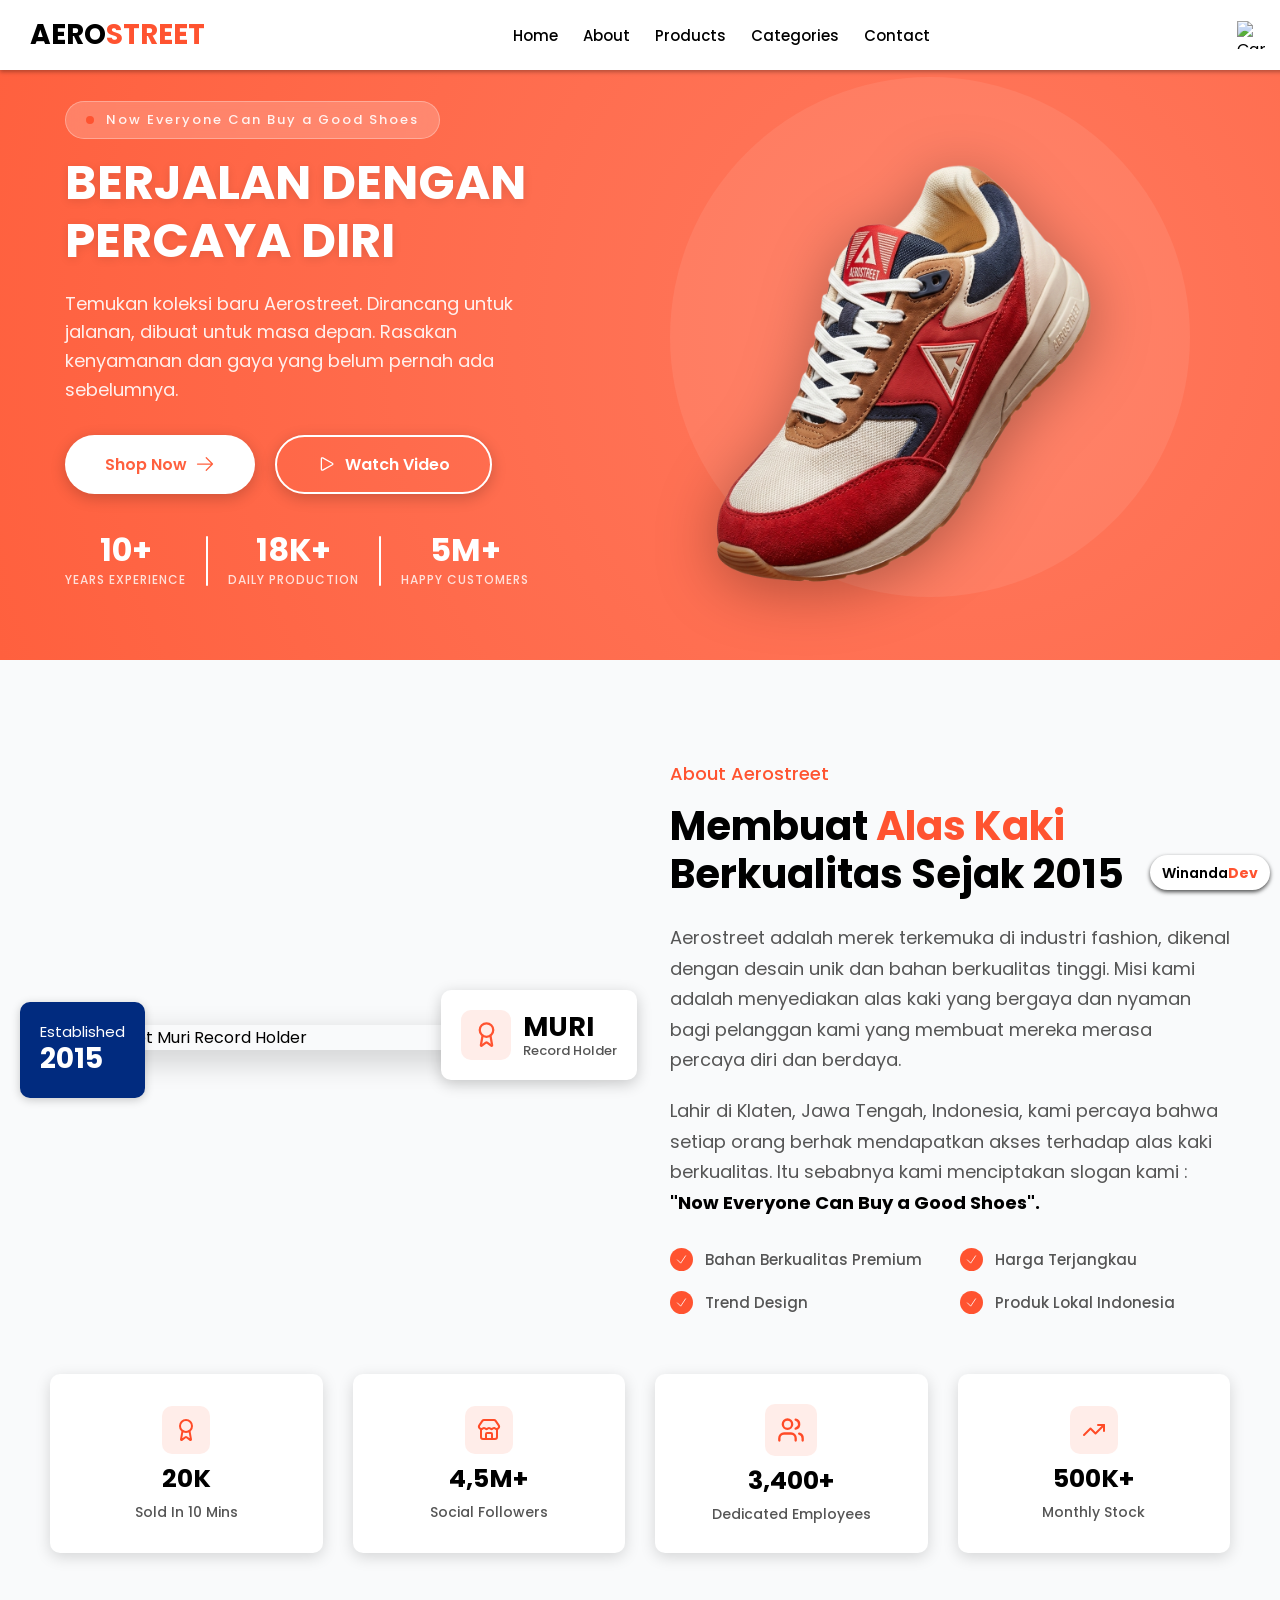
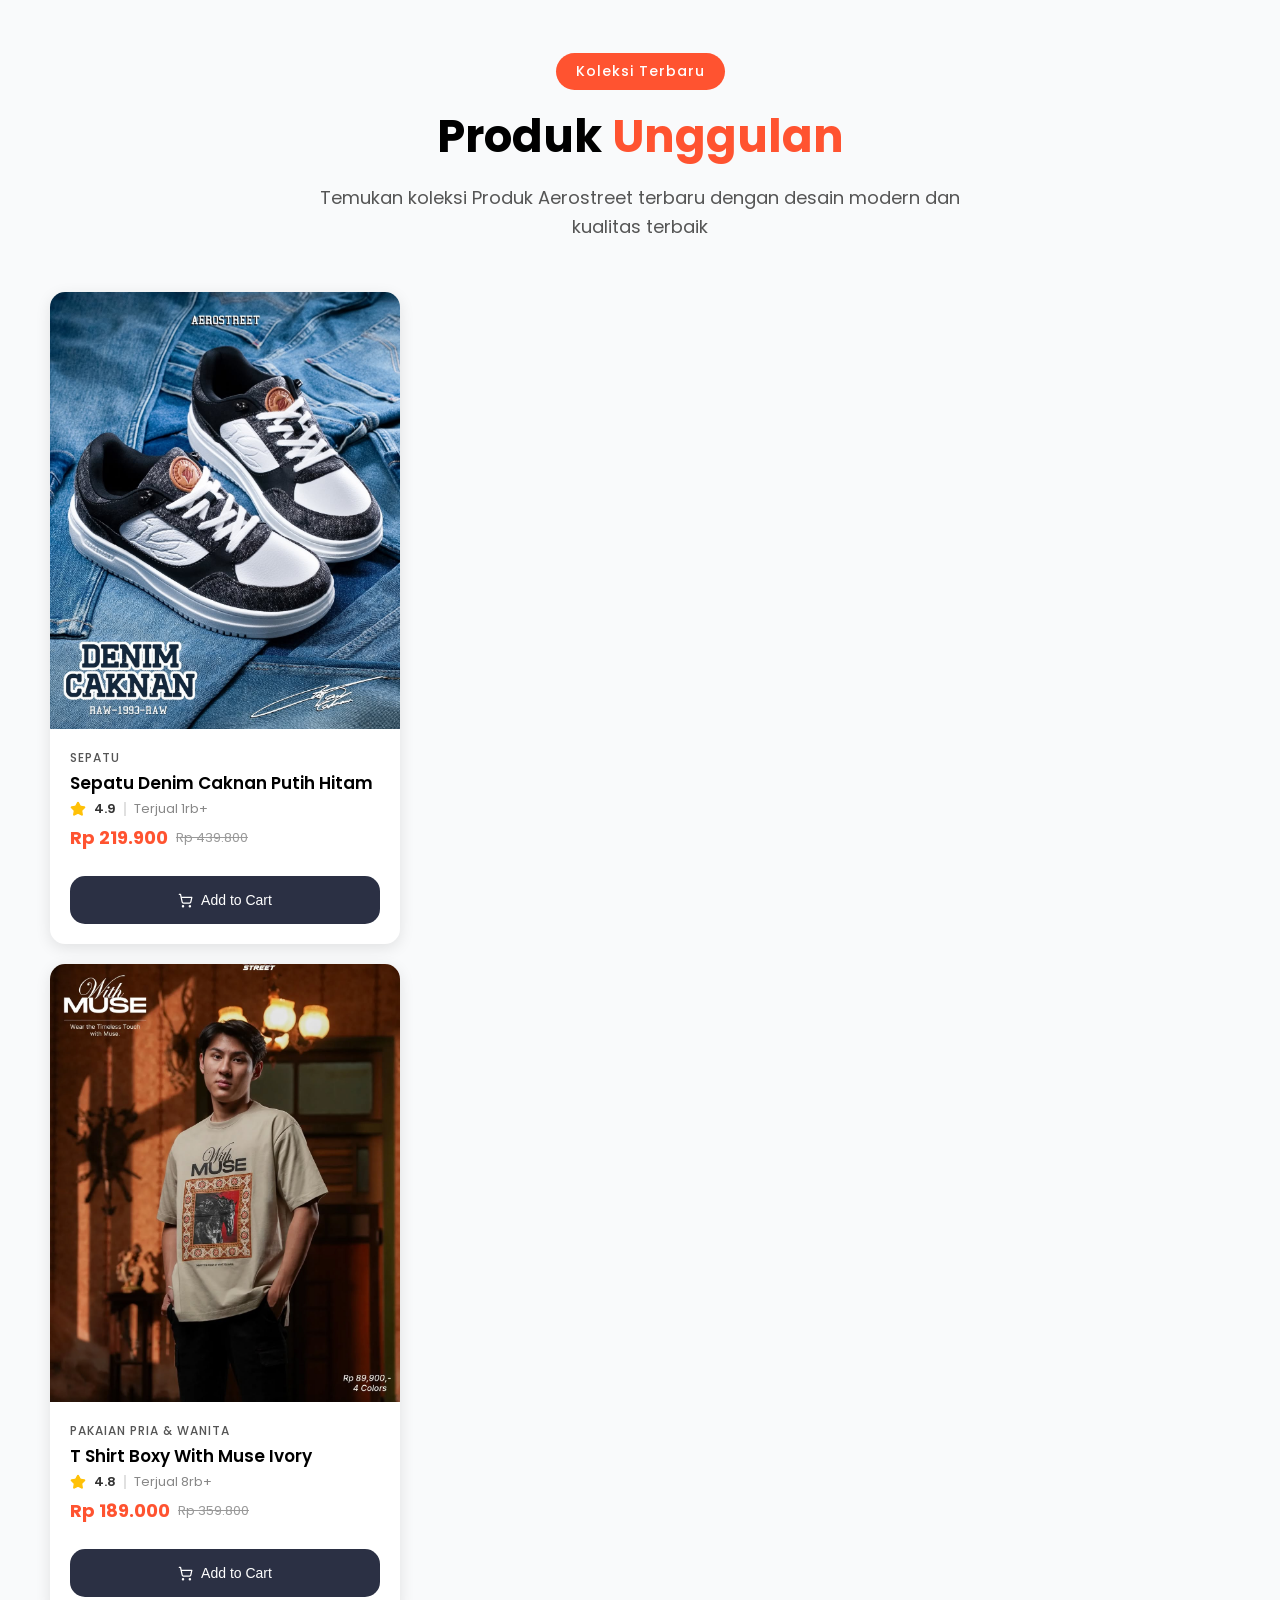
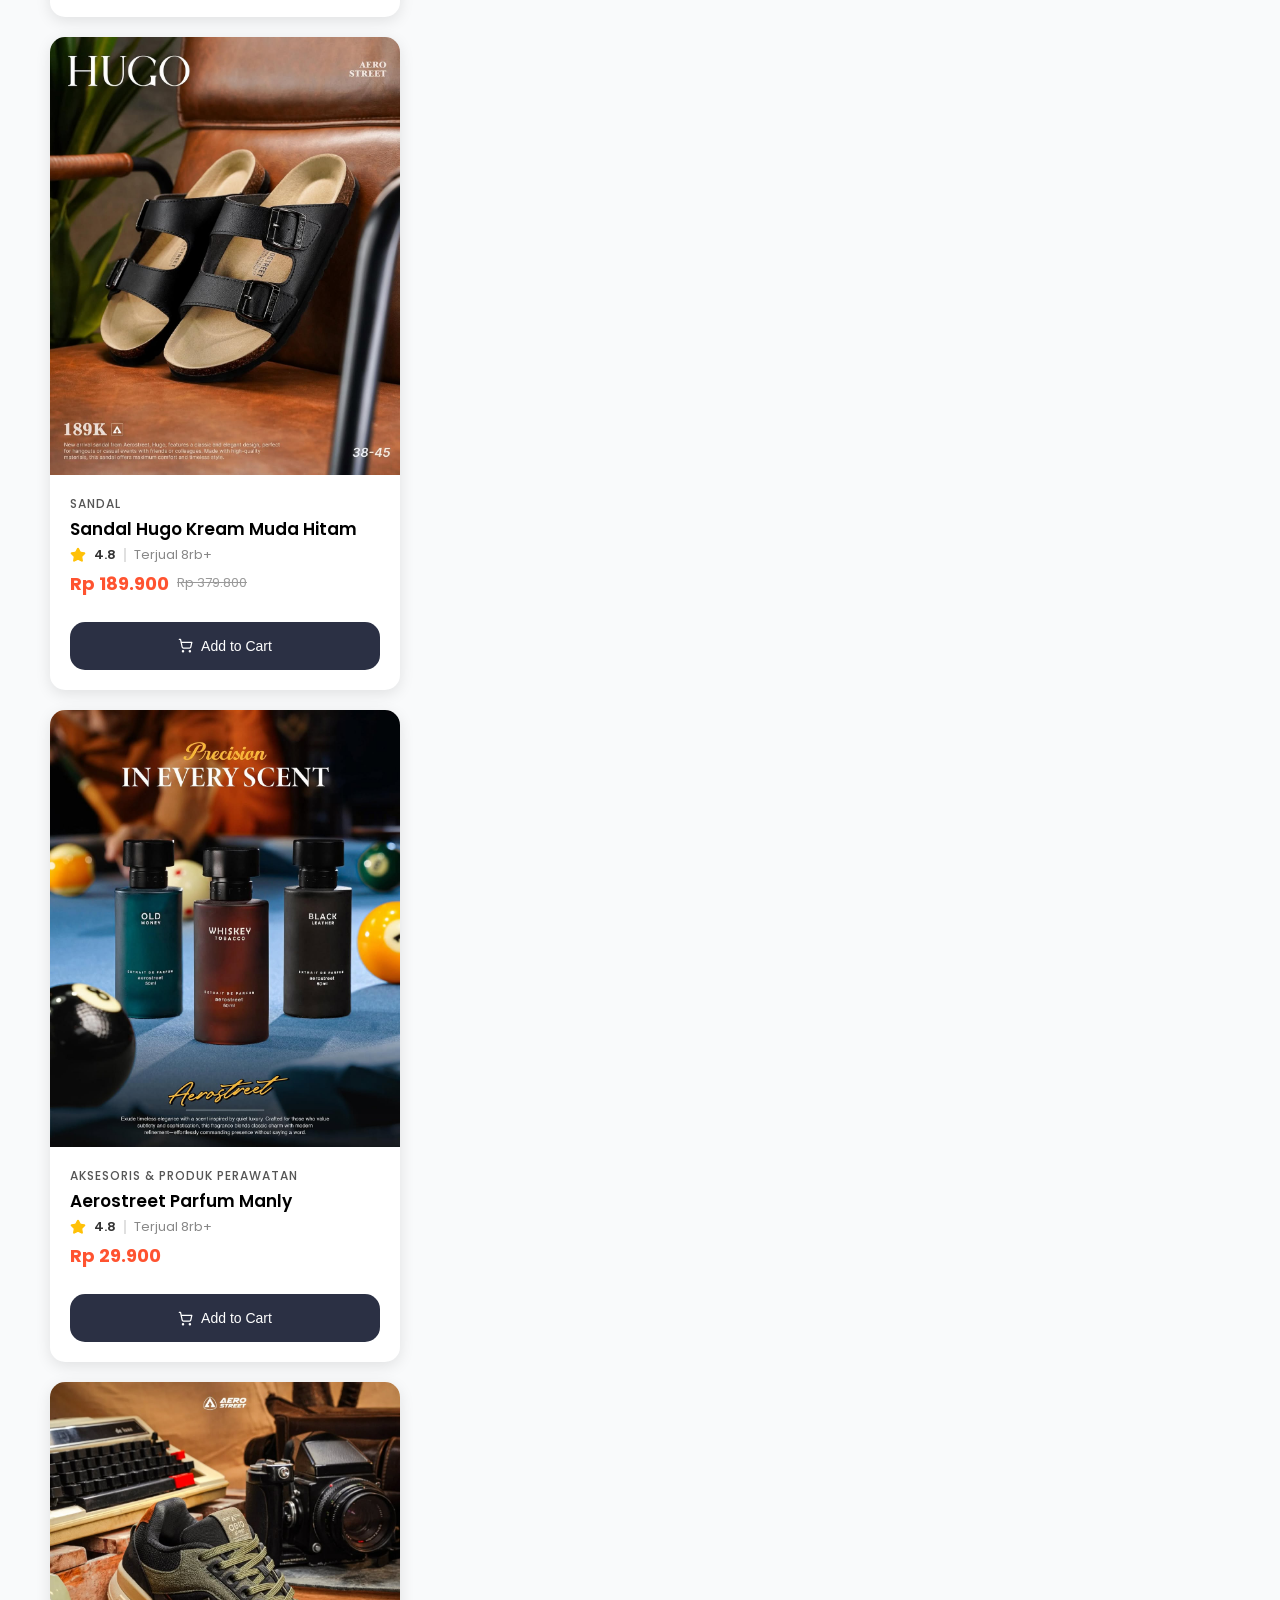
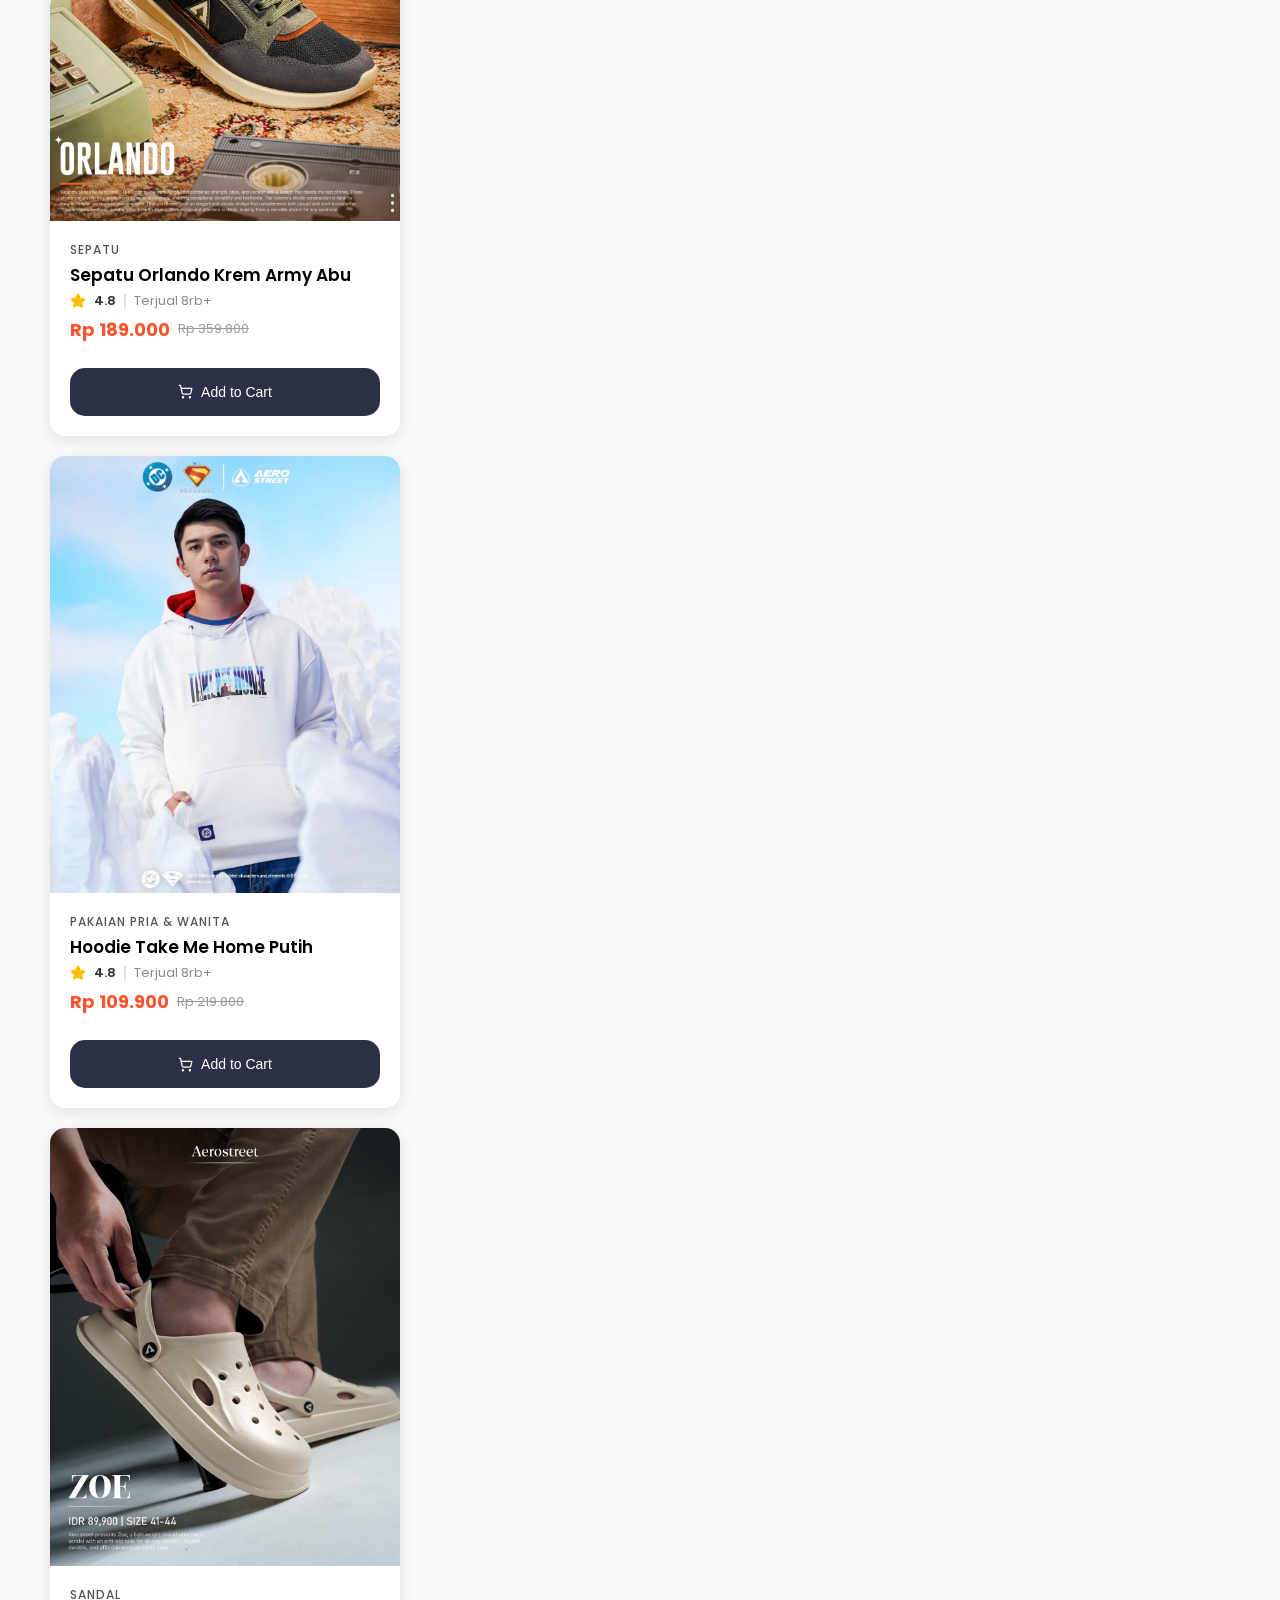
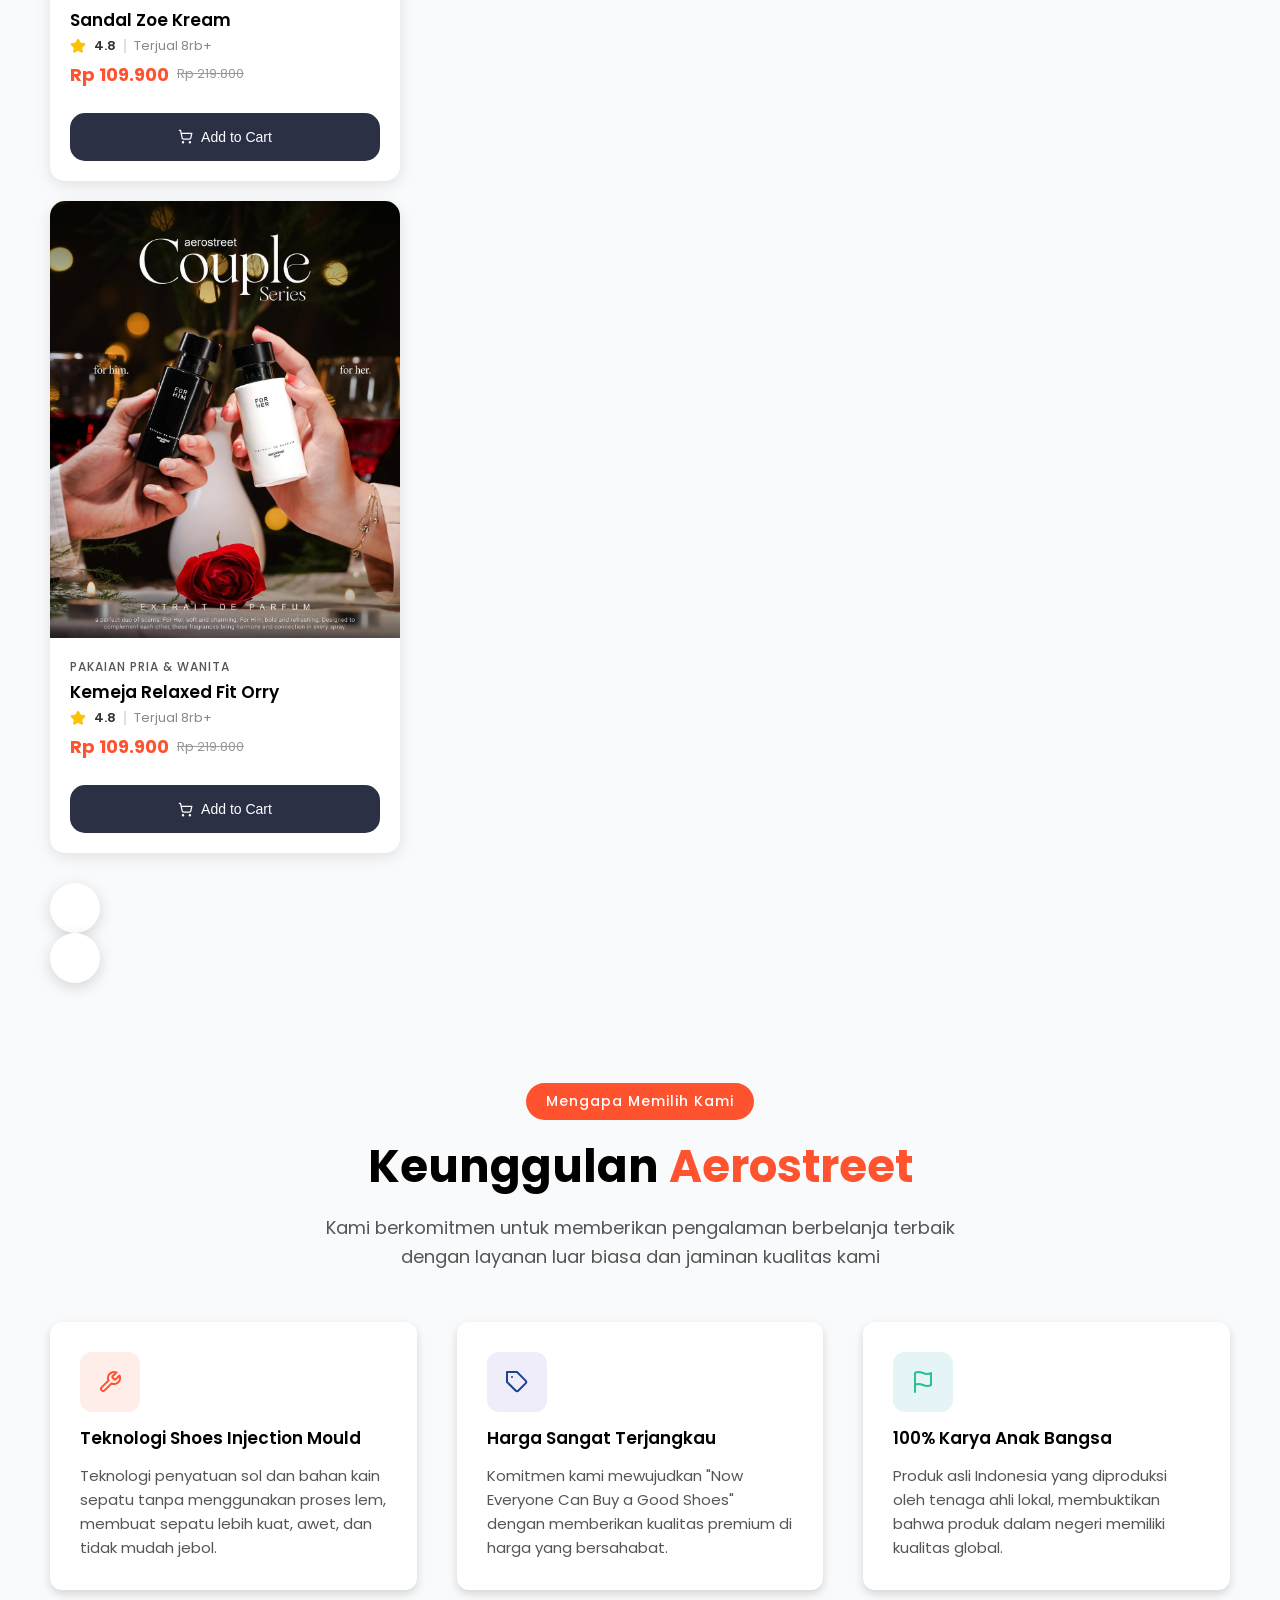
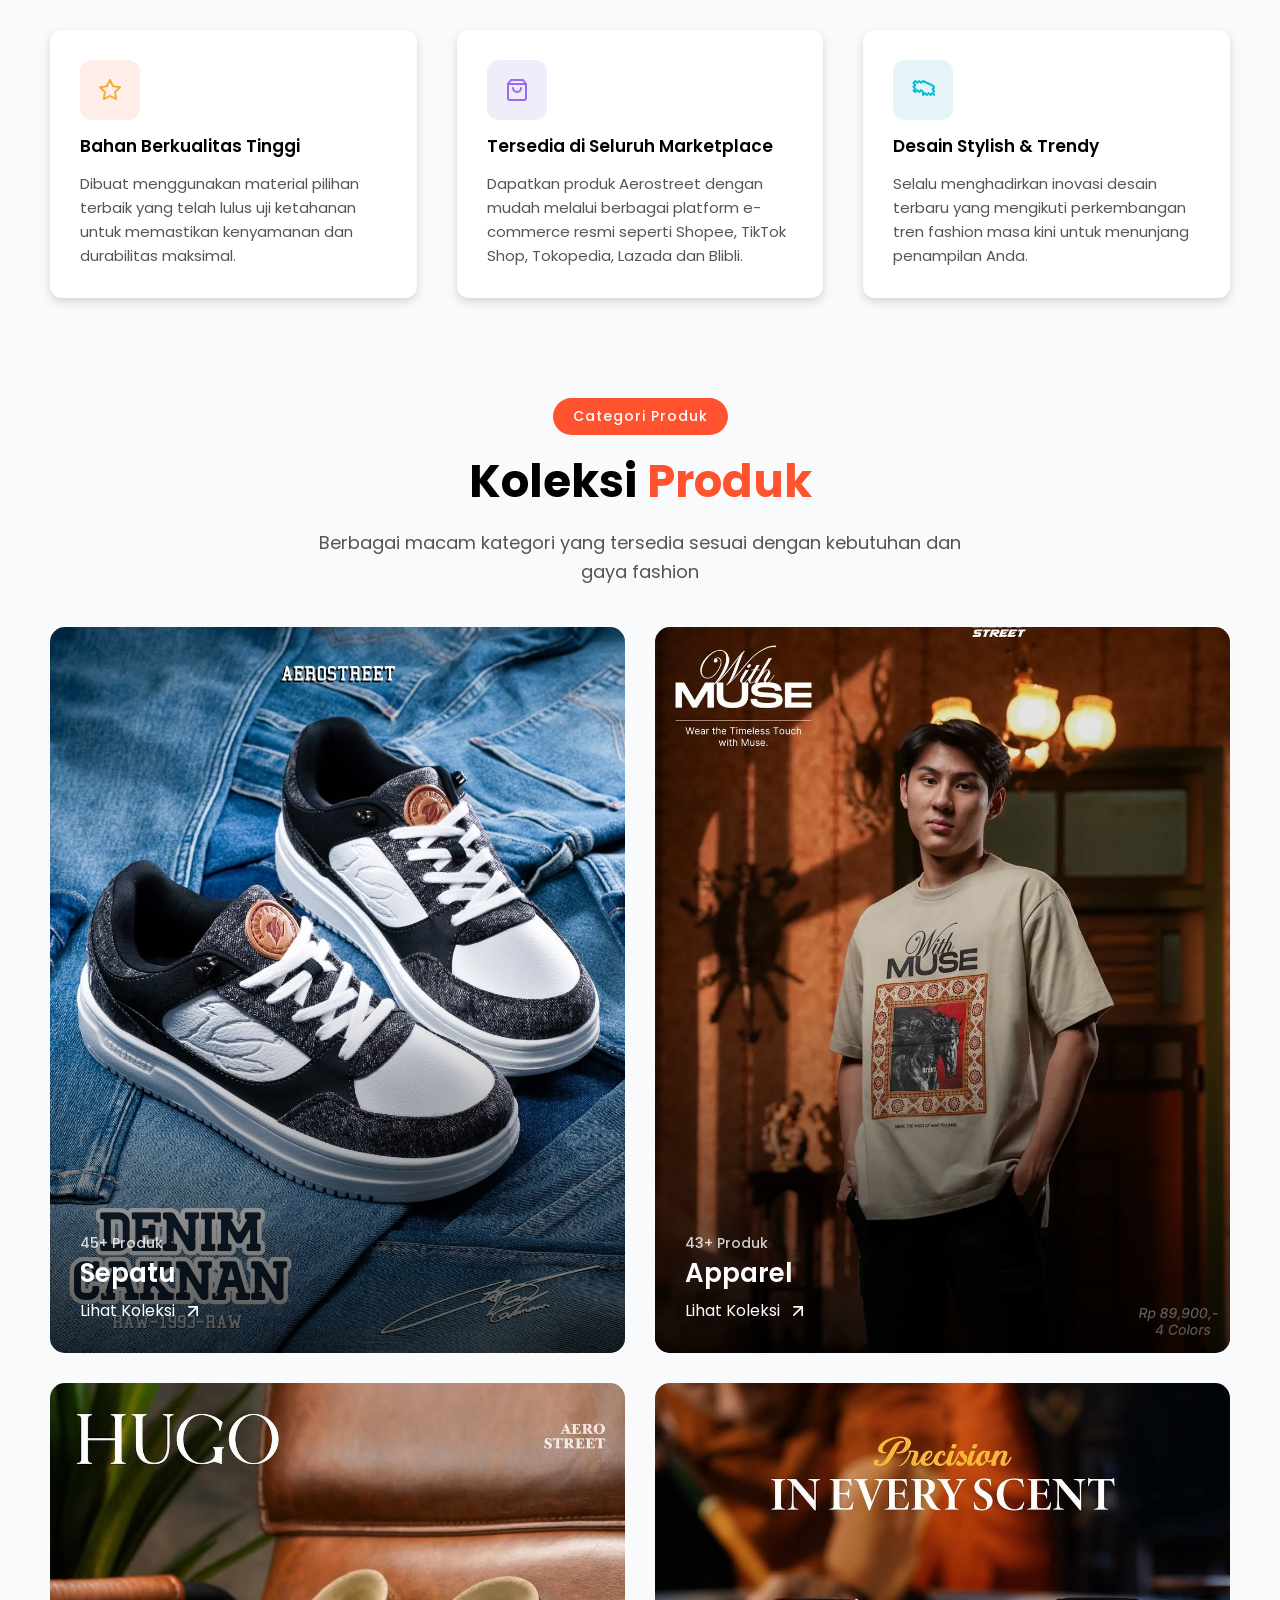
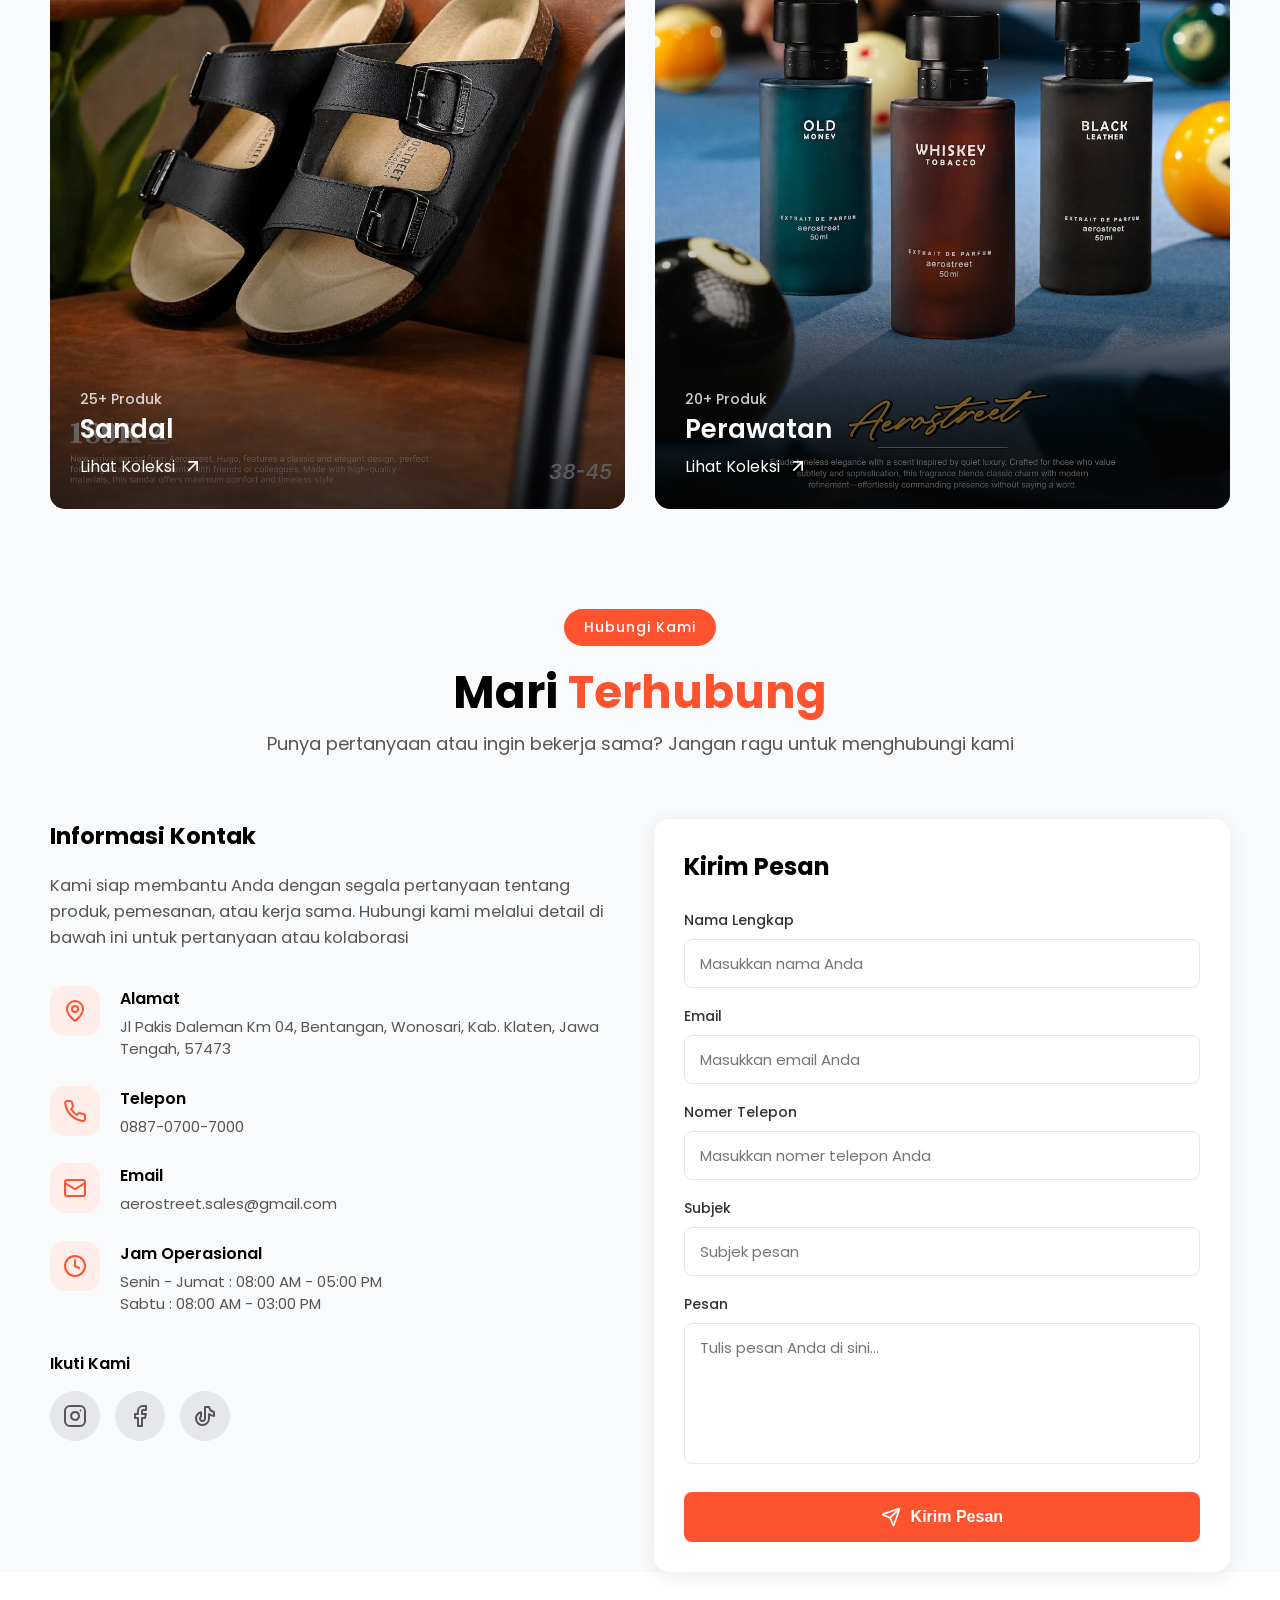
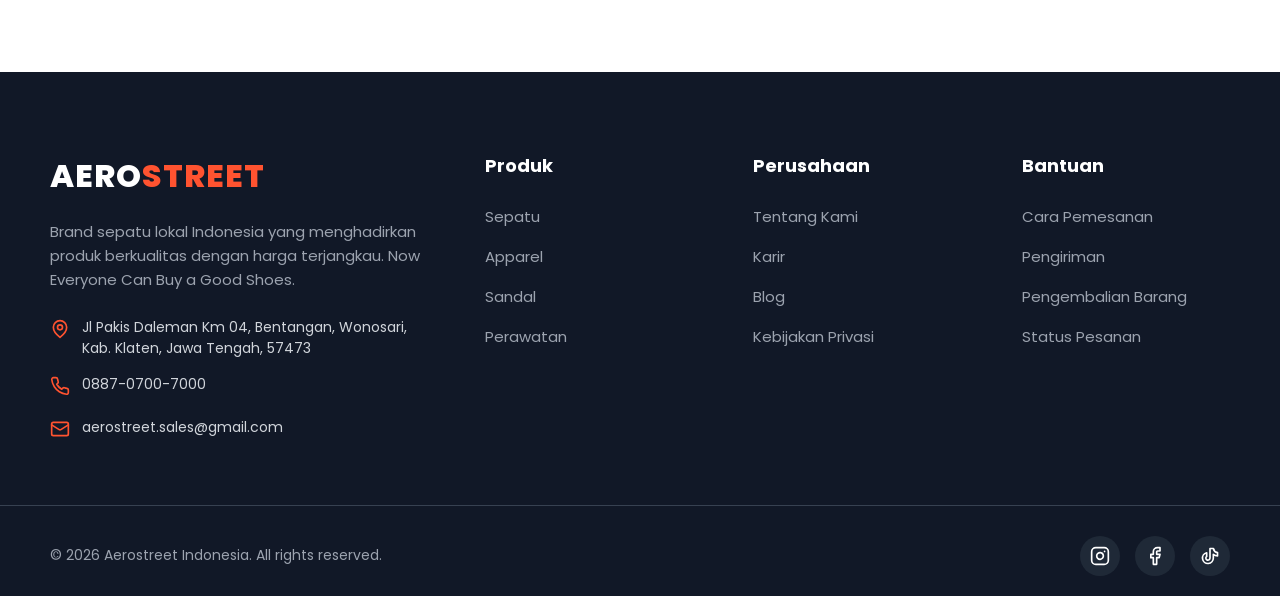
==== index.html @ 2258221f "Add files via upload" ====
<!-- https://j4rf6mli4qqge.ok.kimi.link -->
<!-- https://aerostreet.co.id/official-store -->
<!-- https://nk36lzdb4yozk.ok.kimi.link/ -->
<!-- https://gqqcerbdkoxei.ok.kimi.link/ -->
<!-- https://claude.ai/public/artifacts/aecf73fa-0b9b-42df-9698-00f4f63f91af -->

<!DOCTYPE html>
<html lang="en">

<head>
    <meta charset="UTF-8">
    <meta name="viewport" content="width=device-width, initial-scale=1.0">
    <meta property="og:title" content="Aerostreet - Now Everyone Can Buy a Good Shoes">
    <meta property="og:description"
        content="Temukan koleksi baru Aerostreet. Dirancang untuk jalanan, dibuat untuk masa depan. Rasakan kenyamanan dan gaya yang belum pernah ada sebelumnya.">
    <meta property="og:image"
        content="https://winanda150.github.io/Landing-Page-Product-Aerostreet/Elemen/OG%20IMAGE.jpg">
    <link rel="shortcut icon" href="Elemen/Logo%20Product%20Aerostreet.ico" type="image/x-icon">
    <title>Aerostreet - Now Everyone Can Buy a Good Shoes</title>
    <link rel="preconnect" href="https://fonts.googleapis.com">
    <link rel="preconnect" href="https://fonts.gstatic.com" crossorigin>
    <link
        href="https://fonts.googleapis.com/css2?family=Montserrat:ital,wght@0,100..900;1,100..900&family=Poppins:ital,wght@0,100;0,200;0,300;0,400;0,500;0,600;0,700;0,800;0,900;1,100;1,200;1,300;1,400;1,500;1,600;1,700;1,800;1,900&display=swap"
        rel="stylesheet">
    <link rel="stylesheet" href="https://cdn.jsdelivr.net/npm/swiper@12/swiper-bundle.min.css" />
    <link rel="stylesheet" href="style.css">
</head>

<body>
    <header>
        <div class="Navbar-Container">
            <!-- Logo - Left side -->
            <div class="Logo">
                <h1><span style="color: #000000;">Aero</span><span style="color: #FF5330;">street</span></h1>
            </div>
            <!-- Navbar Menu - Center (hidden on mobile) -->
            <nav class="Navbar-Menu">
                <ul class="Menu">
                    <li><a href="#Home">Home</a></li>
                    <li><a href="#About">About</a></li>
                    <li><a href="#Products">Products</a></li>
                    <li><a href="#Categories">Categories</a></li>
                    <li><a href="#Contact">Contact</a></li>
                </ul>
            </nav>
            <div class="Right-Side">
                <div class="Cart">
                    <a><img src="https://cdn-icons-png.flaticon.com/512/1170/1170678.png" alt="Cart Icon"></a>
                </div>
                <!-- Mobile Menu Button -->
                <button class="Mobile-Menu-Btn" id="mobileMenuBtn">
                    <svg xmlns="http://www.w3.org/2000/svg" fill="none" viewBox="0 0 24 24" stroke-width="1.5"
                        stroke="currentColor" class="size-6 menu-icon">
                        <path stroke-linecap="round" stroke-linejoin="round"
                            d="M3.75 6.75h16.5M3.75 12h16.5m-16.5 5.25h16.5" />
                    </svg>
                    <svg xmlns="http://www.w3.org/2000/svg" fill="none" viewBox="0 0 24 24" stroke-width="1.5"
                        stroke="currentColor" class="size-6 close-icon">
                        <path stroke-linecap="round" stroke-linejoin="round" d="M6 18 18 6M6 6l12 12" />
                    </svg>
                </button>
            </div>
        </div>
        <!-- Mobile Dropdown Menu -->
        <div class="Mobile-Dropdown" id="mobileDropdown">
            <ul class="Mobile-Menu">
                <li><a href="#Home">Home</a></li>
                <li><a href="#About">About</a></li>
                <li><a href="#Products">Products</a></li>
                <li><a href="#Categories">Categories</a></li>
                <li><a href="#Contact">Contact</a></li>
            </ul>
        </div>
    </header>

    <!-- Home Section -->
    <section id="Home" class="Home-Section">
        <div class="Home-Container">
            <!-- Home Content - Left Side (Text) -->
            <div class="Home-Content">
                <div class="Slogan-Container">
                    <span class="Slogan-Circle"></span>
                    <span class="Slogan">Now Everyone Can Buy a Good Shoes</span>
                </div>
                <h2 class="Home-Title">Berjalan Dengan Percaya Diri</h2>
                <p class="Home-Description">Temukan koleksi baru Aerostreet. Dirancang untuk jalanan, dibuat untuk masa
                    depan. Rasakan kenyamanan dan gaya yang belum pernah ada sebelumnya.</p>
                <div class="Button-Container">
                    <a href="#Products" class="Home-Button">
                        Shop Now
                        <svg xmlns="http://www.w3.org/2000/svg" fill="none" viewBox="0 0 24 24" stroke-width="1.5"
                            stroke="currentColor" class="Home-Button-Icon">
                            <path stroke-linecap="round" stroke-linejoin="round"
                                d="M13.5 4.5 21 12m0 0-7.5 7.5M21 12H3" />
                        </svg>
                    </a>
                    <a href="https://youtu.be/cYaL7g2M6kA?si=d7lPkG3lo03GBS34" target="_blank"
                        class="Watch-Video-Button">
                        <svg xmlns="http://www.w3.org/2000/svg" fill="none" viewBox="0 0 24 24" stroke-width="1.5"
                            stroke="currentColor" class="Watch-Icon">
                            <path stroke-linecap="round" stroke-linejoin="round"
                                d="M5.25 5.653c0-.856.917-1.398 1.667-.986l11.54 6.347a1.125 1.125 0 0 1 0 1.972l-11.54 6.347a1.125 1.125 0 0 1-1.667-.986V5.653Z" />
                        </svg>
                        Watch Video
                    </a>
                </div>
                <div class="Info-Box">
                    <div class="box">
                        <h1>10+</h1>
                        <p>Years Experience</p>
                    </div>
                    <span></span>
                    <div class="box">
                        <h1>18K+</h1>
                        <p>Daily Production</p>
                    </div>
                    <span></span>
                    <div class="box">
                        <h1>5M+</h1>
                        <p>Happy Customers</p>
                    </div>
                </div>
            </div>
            <!-- Home Image - Right Side (Shoes) -->
            <div class="Home-Image">
                <img src="Elemen/Sepatu%20Aerostreet%20Osaka.webp" alt="Aerostreet Osaka Shoes">
            </div>
        </div>
    </section>

    <!-- About Section -->
    <section id="About" class="About-Section">
        <div class="About-Container">
            <!-- About Image - Left Side (Muri Record Holder) -->
            <div class="About-Image">
                <img src="https://cdn0-production-images-kly.akamaized.net/XyiAVJN-1zxsOG_nnVFQuJSRCGA=/0x1892:2774x3455/1280x720/filters:quality(75):strip_icc()/kly-media-production/medias/5014379/original/098919800_1732092517-Aerostreet_X_Wonderful_Indonesia_Didukung_Shopee_Pecahkan_Rekor_MURI__Penjualan_Sepatu_Terbanyak_dalam_10_Menit_Secara_Daring.jpg"
                    alt="Aerostreet Muri Record Holder">

                <!-- Overlay Box 1 - Top Left -->
                <div class="About-Overlay-Box1">
                    <span class="Overlay-TextWrapper1">
                        <span class="Overlay-Text-Box11">Established</span>
                        <span class="Overlay-Text-Box22">2015</span>
                    </span>
                </div>

                <!-- Overlay Box 2 - Bottom Right -->
                <div class="About-Overlay-Box2">
                    <div class="Overlay-Icon-Box">
                        <svg xmlns="http://www.w3.org/2000/svg" width="24" height="24" viewBox="0 0 24 24" fill="none"
                            stroke="currentColor" stroke-width="2" stroke-linecap="round" stroke-linejoin="round">
                            <path
                                d="m15.477 12.89 1.515 8.526a.5.5 0 0 1-.81.47l-3.58-2.687a1 1 0 0 0-1.197 0l-3.586 2.686a.5.5 0 0 1-.81-.469l1.514-8.526">
                            </path>
                            <circle cx="12" cy="8" r="6"></circle>
                        </svg>
                    </div>
                    <div class="Overlay-TextWrapper2">
                        <span class="Overlay-Text-Box33">MURI</span>
                        <span class="Overlay-Text-Box44">Record Holder</span>
                    </div>
                </div>
            </div>

            <!-- About Content - Right Side (Text) -->
            <div class="About-Content">
                <h2 class="About-Title">About Aerostreet</h2>
                <h2 class="About-Subtitle">Membuat <span style="color: #FF5330;">Alas Kaki</span> Berkualitas Sejak 2015
                </h2>
                <p class="About-Description">Aerostreet adalah merek terkemuka di industri fashion, dikenal dengan
                    desain unik dan bahan berkualitas tinggi. Misi kami adalah menyediakan alas kaki yang bergaya dan
                    nyaman bagi pelanggan kami yang membuat mereka merasa percaya diri dan berdaya.</p>
                <p class="About-Description">Lahir di Klaten, Jawa Tengah, Indonesia, kami percaya bahwa setiap orang
                    berhak mendapatkan akses terhadap alas kaki berkualitas. Itu sebabnya kami menciptakan slogan kami :
                    <b style="color: #000000;">"Now Everyone Can Buy a Good Shoes".</b>
                </p>

                <!-- Features Grid -->
                <div class="About-Features">
                    <div class="Feature-Item">
                        <div class="Feature-Icon">
                            <svg xmlns="http://www.w3.org/2000/svg" fill="none" viewBox="0 0 24 24" stroke-width="1.5"
                                stroke="currentColor">
                                <path stroke-linecap="round" stroke-linejoin="round" d="m4.5 12.75 6 6 9-13.5" />
                            </svg>
                        </div>
                        <span class="Feature-Text">Bahan Berkualitas Premium</span>
                    </div>
                    <div class="Feature-Item">
                        <div class="Feature-Icon">
                            <svg xmlns="http://www.w3.org/2000/svg" fill="none" viewBox="0 0 24 24" stroke-width="1.5"
                                stroke="currentColor">
                                <path stroke-linecap="round" stroke-linejoin="round" d="m4.5 12.75 6 6 9-13.5" />
                            </svg>
                        </div>
                        <span class="Feature-Text">Harga Terjangkau</span>
                    </div>
                    <div class="Feature-Item">
                        <div class="Feature-Icon">
                            <svg xmlns="http://www.w3.org/2000/svg" fill="none" viewBox="0 0 24 24" stroke-width="1.5"
                                stroke="currentColor">
                                <path stroke-linecap="round" stroke-linejoin="round" d="m4.5 12.75 6 6 9-13.5" />
                            </svg>
                        </div>
                        <span class="Feature-Text">Trend Design</span>
                    </div>
                    <div class="Feature-Item">
                        <div class="Feature-Icon">
                            <svg xmlns="http://www.w3.org/2000/svg" fill="none" viewBox="0 0 24 24" stroke-width="1.5"
                                stroke="currentColor">
                                <path stroke-linecap="round" stroke-linejoin="round" d="m4.5 12.75 6 6 9-13.5" />
                            </svg>
                        </div>
                        <span class="Feature-Text">Produk Lokal Indonesia</span>
                    </div>
                </div>
            </div>
        </div>

        <!-- Stats About - Grid Layout -->
        <div class="Stats-Container">
            <!-- Box 1 -->
            <div class="Stats-Box">
                <div class="Stats-IconWrapper">
                    <svg xmlns="http://www.w3.org/2000/svg" width="24" height="24" viewBox="0 0 24 24" fill="none"
                        stroke="currentColor" stroke-width="2" stroke-linecap="round" stroke-linejoin="round"
                        class="lucide lucide-award w-7 h-7 text-[#ff4b27] group-hover:text-white transition-colors Stats-Icon"
                        aria-hidden="true" code-path="src/sections/About.tsx:180:17">
                        <path
                            d="m15.477 12.89 1.515 8.526a.5.5 0 0 1-.81.47l-3.58-2.687a1 1 0 0 0-1.197 0l-3.586 2.686a.5.5 0 0 1-.81-.469l1.514-8.526">
                        </path>
                        <circle cx="12" cy="8" r="6"></circle>
                    </svg>
                </div>
                <span class="Stats-Number">20K</span>
                <span class="Stats-Label">Sold In 10 Mins</span>
            </div>

            <!-- Box 2 -->
            <div class="Stats-Box">
                <div class="Stats-IconWrapper">
                    <svg xmlns="http://www.w3.org/2000/svg" width="24" height="24" viewBox="0 0 24 24" fill="none"
                        stroke="currentColor" stroke-width="2" stroke-linecap="round" stroke-linejoin="round"
                        class="lucide lucide-store w-7 h-7 text-[#ff4b27] group-hover:text-white transition-colors Stats-Icon"
                        aria-hidden="true" code-path="src/sections/About.tsx:180:17">
                        <path d="M15 21v-5a1 1 0 0 0-1-1h-4a1 1 0 0 0-1 1v5"></path>
                        <path
                            d="M17.774 10.31a1.12 1.12 0 0 0-1.549 0 2.5 2.5 0 0 1-3.451 0 1.12 1.12 0 0 0-1.548 0 2.5 2.5 0 0 1-3.452 0 1.12 1.12 0 0 0-1.549 0 2.5 2.5 0 0 1-3.77-3.248l2.889-4.184A2 2 0 0 1 7 2h10a2 2 0 0 1 1.653.873l2.895 4.192a2.5 2.5 0 0 1-3.774 3.244">
                        </path>
                        <path d="M4 10.95V19a2 2 0 0 0 2 2h12a2 2 0 0 0 2-2v-8.05"></path>
                    </svg>
                </div>
                <span class="Stats-Number">4,5M+</span>
                <span class="Stats-Label">Social Followers</span>
            </div>

            <!-- Box 3 -->
            <div class="Stats-Box">
                <div class="Stats-IconWrapper">
                    <svg xmlns="http://www.w3.org/2000/svg" width="28" height="28" viewBox="0 0 24 24" fill="none"
                        stroke="currentColor" stroke-width="2" stroke-linecap="round" stroke-linejoin="round"
                        class="Stats-Icon">
                        <path d="M16 21v-2a4 4 0 0 0-4-4H6a4 4 0 0 0-4 4v2"></path>
                        <path d="M16 3.128a4 4 0 0 1 0 7.744"></path>
                        <path d="M22 21v-2a4 4 0 0 0-3-3.87"></path>
                        <circle cx="9" cy="7" r="4"></circle>
                    </svg>
                </div>
                <span class="Stats-Number">3,400+</span>
                <span class="Stats-Label">Dedicated Employees</span>
            </div>

            <!-- Box 4 -->
            <div class="Stats-Box">
                <div class="Stats-IconWrapper">
                    <svg xmlns="http://www.w3.org/2000/svg" width="24" height="24" viewBox="0 0 24 24" fill="none"
                        stroke="currentColor" stroke-width="2" stroke-linecap="round" stroke-linejoin="round"
                        class="lucide lucide-trending-up w-7 h-7 text-[#ff4b27] group-hover:text-white transition-colors Stats-Icon"
                        aria-hidden="true" code-path="src/sections/About.tsx:180:17">
                        <path d="M16 7h6v6"></path>
                        <path d="m22 7-8.5 8.5-5-5L2 17"></path>
                    </svg>
                </div>
                <span class="Stats-Number">500K+</span>
                <span class="Stats-Label">Monthly Stock</span>
            </div>
        </div>
    </section>

    <!-- Products Section -->
    <section id="Products" class="Products-Section">
        <div class="Products-Container">
            <div class="Products-Text-Container">
                <span class="Products-Slogan">Koleksi Terbaru</span>
                <h2 class="Products-Title">
                    <span class="Title-Normal1">Produk</span>
                    <span class="Title-Accent1">Unggulan</span>
                </h2>
                <p class="Products-Description">Temukan koleksi Produk Aerostreet terbaru dengan desain modern dan
                    kualitas terbaik</p>
            </div>
        </div>

        <!-- Slider Library Swiper js -->
        <div class="Products-Swiper-Container">
            <div class="swiper Products-Swiper">
                <!-- Additional required wrapper -->
                <div class="swiper-wrapper">
                    <!-- Slides - Product Cards -->
                    <div class="swiper-slide">
                        <div class="Product-Card">
                            <div class="Product-Image">
                                <img src="Elemen/Sepatu/Sepatu%20Denim%20Caknan%20Putih%20Biru.jpeg"
                                    alt="Aerostreet Classic 2.0">
                            </div>
                            <div class="Product-Info">
                                <span class="Product-Category">Sepatu</span>
                                <h3 class="Product-Name">Sepatu Denim Caknan Putih Hitam</h3>
                                <div class="Product-Rating">
                                    <svg xmlns="http://www.w3.org/2000/svg" width="24" height="24" viewBox="0 0 24 24"
                                        fill="none" stroke="currentColor" stroke-width="2" stroke-linecap="round"
                                        stroke-linejoin="round" class="Rating-Icon">
                                        <path
                                            d="M11.525 2.295a.53.53 0 0 1 .95 0l2.31 4.679a2.123 2.123 0 0 0 1.595 1.16l5.166.756a.53.53 0 0 1 .294.904l-3.736 3.638a2.123 2.123 0 0 0-.611 1.878l.882 5.14a.53.53 0 0 1-.771.56l-4.618-2.428a2.122 2.122 0 0 0-1.973 0L6.396 21.01a.53.53 0 0 1-.77-.56l.881-5.139a2.122 2.122 0 0 0-.611-1.879L2.16 9.795a.53.53 0 0 1 .294-.906l5.165-.755a2.122 2.122 0 0 0 1.597-1.16z">
                                        </path>
                                    </svg>
                                    <span class="Rating-Number">4.9</span>
                                    <!-- Garis Vertikal -->
                                    <span class="Rating-Separator"></span>
                                    <span class="Rating-Sold">Terjual 1rb+</span>
                                </div>
                                <div class="Product-Price">
                                    <span class="Price-Final">Rp 219.900</span>
                                    <span class="Price-Original">Rp 439.800</span>
                                </div>
                                <button class="truck-button">
                                    <span class="default" style="display: inline-flex; align-items: center; gap: 8px;">
                                        <svg xmlns="http://www.w3.org/2000/svg" width="15" height="15"
                                            viewBox="0 0 24 24" fill="none" stroke="currentColor" stroke-width="2"
                                            stroke-linecap="round" stroke-linejoin="round"
                                            class="lucide lucide-shopping-cart w-5 h-5 transition-transform group-hover:scale-110"
                                            aria-hidden="true">
                                            <circle cx="8" cy="21" r="1"></circle>
                                            <circle cx="19" cy="21" r="1"></circle>
                                            <path
                                                d="M2.05 2.05h2l2.66 12.42a2 2 0 0 0 2 1.58h9.78a2 2 0 0 0 1.95-1.57l1.65-7.43H5.12">
                                            </path>
                                        </svg>
                                        <span>Add to Cart</span>
                                    </span>
                                    <div class="truck">
                                        <div class="wheel"></div>
                                        <div class="back"></div>
                                        <div class="front"></div>
                                        <div class="box"></div>
                                    </div>
                                </button>
                            </div>
                        </div>
                    </div>
                    <div class="swiper-slide">
                        <div class="Product-Card">
                            <div class="Product-Image">
                                <img src="Elemen/Pakaian%20Pria%20dan%20Wanita/T%20Shirt%20Boxy%20With%20Muse%20Ivory.jpeg"
                                    alt="Aerostreet Osaka">
                            </div>
                            <div class="Product-Info">
                                <span class="Product-Category">Pakaian Pria & Wanita</span>
                                <h3 class="Product-Name">T Shirt Boxy With Muse Ivory</h3>
                                <div class="Product-Rating">
                                    <svg xmlns="http://www.w3.org/2000/svg" width="24" height="24" viewBox="0 0 24 24"
                                        fill="none" stroke="currentColor" stroke-width="2" stroke-linecap="round"
                                        stroke-linejoin="round" class="Rating-Icon">
                                        <path
                                            d="M11.525 2.295a.53.53 0 0 1 .95 0l2.31 4.679a2.123 2.123 0 0 0 1.595 1.16l5.166.756a.53.53 0 0 1 .294.904l-3.736 3.638a2.123 2.123 0 0 0-.611 1.878l.882 5.14a.53.53 0 0 1-.771.56l-4.618-2.428a2.122 2.122 0 0 0-1.973 0L6.396 21.01a.53.53 0 0 1-.77-.56l.881-5.139a2.122 2.122 0 0 0-.611-1.879L2.16 9.795a.53.53 0 0 1 .294-.906l5.165-.755a2.122 2.122 0 0 0 1.597-1.16z">
                                        </path>
                                    </svg>
                                    <span class="Rating-Number">4.8</span>
                                    <!-- Garis Vertikal -->
                                    <span class="Rating-Separator"></span>
                                    <span class="Rating-Sold">Terjual 8rb+</span>
                                </div>
                                <div class="Product-Price">
                                    <span class="Price-Final">Rp 189.000</span>
                                    <span class="Price-Original">Rp 359.800</span>
                                </div>
                                <button class="truck-button">
                                    <span class="default" style="display: inline-flex; align-items: center; gap: 8px;">
                                        <svg xmlns="http://www.w3.org/2000/svg" width="15" height="15"
                                            viewBox="0 0 24 24" fill="none" stroke="currentColor" stroke-width="2"
                                            stroke-linecap="round" stroke-linejoin="round"
                                            class="lucide lucide-shopping-cart w-5 h-5 transition-transform group-hover:scale-110"
                                            aria-hidden="true">
                                            <circle cx="8" cy="21" r="1"></circle>
                                            <circle cx="19" cy="21" r="1"></circle>
                                            <path
                                                d="M2.05 2.05h2l2.66 12.42a2 2 0 0 0 2 1.58h9.78a2 2 0 0 0 1.95-1.57l1.65-7.43H5.12">
                                            </path>
                                        </svg>
                                        <span>Add to Cart</span>
                                    </span>
                                    <div class="truck">
                                        <div class="wheel"></div>
                                        <div class="back"></div>
                                        <div class="front"></div>
                                        <div class="box"></div>
                                    </div>
                                </button>
                            </div>
                        </div>
                    </div>
                    <div class="swiper-slide">
                        <div class="Product-Card">
                            <div class="Product-Image">
                                <img src="Elemen/Sandal/Sandal%20Hugo%20Kream%20Muda%20Hitam.jpeg"
                                    alt="Aerostreet Osaka">
                            </div>
                            <div class="Product-Info">
                                <span class="Product-Category">Sandal</span>
                                <h3 class="Product-Name">Sandal Hugo Kream Muda Hitam</h3>
                                <div class="Product-Rating">
                                    <svg xmlns="http://www.w3.org/2000/svg" width="24" height="24" viewBox="0 0 24 24"
                                        fill="none" stroke="currentColor" stroke-width="2" stroke-linecap="round"
                                        stroke-linejoin="round" class="Rating-Icon">
                                        <path
                                            d="M11.525 2.295a.53.53 0 0 1 .95 0l2.31 4.679a2.123 2.123 0 0 0 1.595 1.16l5.166.756a.53.53 0 0 1 .294.904l-3.736 3.638a2.123 2.123 0 0 0-.611 1.878l.882 5.14a.53.53 0 0 1-.771.56l-4.618-2.428a2.122 2.122 0 0 0-1.973 0L6.396 21.01a.53.53 0 0 1-.77-.56l.881-5.139a2.122 2.122 0 0 0-.611-1.879L2.16 9.795a.53.53 0 0 1 .294-.906l5.165-.755a2.122 2.122 0 0 0 1.597-1.16z">
                                        </path>
                                    </svg>
                                    <span class="Rating-Number">4.8</span>
                                    <!-- Garis Vertikal -->
                                    <span class="Rating-Separator"></span>
                                    <span class="Rating-Sold">Terjual 8rb+</span>
                                </div>
                                <div class="Product-Price">
                                    <span class="Price-Final">Rp 189.900</span>
                                    <span class="Price-Original">Rp 379.800</span>
                                </div>
                                <button class="truck-button">
                                    <span class="default" style="display: inline-flex; align-items: center; gap: 8px;">
                                        <svg xmlns="http://www.w3.org/2000/svg" width="15" height="15"
                                            viewBox="0 0 24 24" fill="none" stroke="currentColor" stroke-width="2"
                                            stroke-linecap="round" stroke-linejoin="round"
                                            class="lucide lucide-shopping-cart w-5 h-5 transition-transform group-hover:scale-110"
                                            aria-hidden="true">
                                            <circle cx="8" cy="21" r="1"></circle>
                                            <circle cx="19" cy="21" r="1"></circle>
                                            <path
                                                d="M2.05 2.05h2l2.66 12.42a2 2 0 0 0 2 1.58h9.78a2 2 0 0 0 1.95-1.57l1.65-7.43H5.12">
                                            </path>
                                        </svg>
                                        <span>Add to Cart</span>
                                    </span>
                                    <div class="truck">
                                        <div class="wheel"></div>
                                        <div class="back"></div>
                                        <div class="front"></div>
                                        <div class="box"></div>
                                    </div>
                                </button>
                            </div>
                        </div>
                    </div>
                    <div class="swiper-slide">
                        <div class="Product-Card">
                            <div class="Product-Image">
                                <img src="Elemen/Aksesoris%20&%20Produk%20Perawatan/Aerostreet%20Parfum%20Manly.jpeg"
                                    alt="Aerostreet Osaka">
                            </div>
                            <div class="Product-Info">
                                <span class="Product-Category">Aksesoris & Produk Perawatan</span>
                                <h3 class="Product-Name">Aerostreet Parfum Manly</h3>
                                <div class="Product-Rating">
                                    <svg xmlns="http://www.w3.org/2000/svg" width="24" height="24" viewBox="0 0 24 24"
                                        fill="none" stroke="currentColor" stroke-width="2" stroke-linecap="round"
                                        stroke-linejoin="round" class="Rating-Icon">
                                        <path
                                            d="M11.525 2.295a.53.53 0 0 1 .95 0l2.31 4.679a2.123 2.123 0 0 0 1.595 1.16l5.166.756a.53.53 0 0 1 .294.904l-3.736 3.638a2.123 2.123 0 0 0-.611 1.878l.882 5.14a.53.53 0 0 1-.771.56l-4.618-2.428a2.122 2.122 0 0 0-1.973 0L6.396 21.01a.53.53 0 0 1-.77-.56l.881-5.139a2.122 2.122 0 0 0-.611-1.879L2.16 9.795a.53.53 0 0 1 .294-.906l5.165-.755a2.122 2.122 0 0 0 1.597-1.16z">
                                        </path>
                                    </svg>
                                    <span class="Rating-Number">4.8</span>
                                    <!-- Garis Vertikal -->
                                    <span class="Rating-Separator"></span>
                                    <span class="Rating-Sold">Terjual 8rb+</span>
                                </div>
                                <div class="Product-Price">
                                    <span class="Price-Final">Rp 29.900</span>
                                </div>
                                <button class="truck-button">
                                    <span class="default" style="display: inline-flex; align-items: center; gap: 8px;">
                                        <svg xmlns="http://www.w3.org/2000/svg" width="15" height="15"
                                            viewBox="0 0 24 24" fill="none" stroke="currentColor" stroke-width="2"
                                            stroke-linecap="round" stroke-linejoin="round"
                                            class="lucide lucide-shopping-cart w-5 h-5 transition-transform group-hover:scale-110"
                                            aria-hidden="true">
                                            <circle cx="8" cy="21" r="1"></circle>
                                            <circle cx="19" cy="21" r="1"></circle>
                                            <path
                                                d="M2.05 2.05h2l2.66 12.42a2 2 0 0 0 2 1.58h9.78a2 2 0 0 0 1.95-1.57l1.65-7.43H5.12">
                                            </path>
                                        </svg>
                                        <span>Add to Cart</span>
                                    </span>
                                    <div class="truck">
                                        <div class="wheel"></div>
                                        <div class="back"></div>
                                        <div class="front"></div>
                                        <div class="box"></div>
                                    </div>
                                </button>
                            </div>
                        </div>
                    </div>
                    <div class="swiper-slide">
                        <div class="Product-Card">
                            <div class="Product-Image">
                                <img src="Elemen/Sepatu/Sepatu%20Orlando%20Krem%20Army%20Abu.jpeg"
                                    alt="Aerostreet Osaka">
                            </div>
                            <div class="Product-Info">
                                <span class="Product-Category">Sepatu</span>
                                <h3 class="Product-Name">Sepatu Orlando Krem Army Abu</h3>
                                <div class="Product-Rating">
                                    <svg xmlns="http://www.w3.org/2000/svg" width="24" height="24" viewBox="0 0 24 24"
                                        fill="none" stroke="currentColor" stroke-width="2" stroke-linecap="round"
                                        stroke-linejoin="round" class="Rating-Icon">
                                        <path
                                            d="M11.525 2.295a.53.53 0 0 1 .95 0l2.31 4.679a2.123 2.123 0 0 0 1.595 1.16l5.166.756a.53.53 0 0 1 .294.904l-3.736 3.638a2.123 2.123 0 0 0-.611 1.878l.882 5.14a.53.53 0 0 1-.771.56l-4.618-2.428a2.122 2.122 0 0 0-1.973 0L6.396 21.01a.53.53 0 0 1-.77-.56l.881-5.139a2.122 2.122 0 0 0-.611-1.879L2.16 9.795a.53.53 0 0 1 .294-.906l5.165-.755a2.122 2.122 0 0 0 1.597-1.16z">
                                        </path>
                                    </svg>
                                    <span class="Rating-Number">4.8</span>
                                    <!-- Garis Vertikal -->
                                    <span class="Rating-Separator"></span>
                                    <span class="Rating-Sold">Terjual 8rb+</span>
                                </div>
                                <div class="Product-Price">
                                    <span class="Price-Final">Rp 189.000</span>
                                    <span class="Price-Original">Rp 359.800</span>
                                </div>
                                <button class="truck-button">
                                    <span class="default" style="display: inline-flex; align-items: center; gap: 8px;">
                                        <svg xmlns="http://www.w3.org/2000/svg" width="15" height="15"
                                            viewBox="0 0 24 24" fill="none" stroke="currentColor" stroke-width="2"
                                            stroke-linecap="round" stroke-linejoin="round"
                                            class="lucide lucide-shopping-cart w-5 h-5 transition-transform group-hover:scale-110"
                                            aria-hidden="true">
                                            <circle cx="8" cy="21" r="1"></circle>
                                            <circle cx="19" cy="21" r="1"></circle>
                                            <path
                                                d="M2.05 2.05h2l2.66 12.42a2 2 0 0 0 2 1.58h9.78a2 2 0 0 0 1.95-1.57l1.65-7.43H5.12">
                                            </path>
                                        </svg>
                                        <span>Add to Cart</span>
                                    </span>
                                    <div class="truck">
                                        <div class="wheel"></div>
                                        <div class="back"></div>
                                        <div class="front"></div>
                                        <div class="box"></div>
                                    </div>
                                </button>
                            </div>
                        </div>
                    </div>
                    <div class="swiper-slide">
                        <div class="Product-Card">
                            <div class="Product-Image">
                                <img src="Elemen/Pakaian%20Pria%20dan%20Wanita/Hoodie%20Take%20Me%20Home%20Putih.webp"
                                    alt="Aerostreet Osaka">
                            </div>
                            <div class="Product-Info">
                                <span class="Product-Category">Pakaian Pria & Wanita</span>
                                <h3 class="Product-Name">Hoodie Take Me Home Putih</h3>
                                <div class="Product-Rating">
                                    <svg xmlns="http://www.w3.org/2000/svg" width="24" height="24" viewBox="0 0 24 24"
                                        fill="none" stroke="currentColor" stroke-width="2" stroke-linecap="round"
                                        stroke-linejoin="round" class="Rating-Icon">
                                        <path
                                            d="M11.525 2.295a.53.53 0 0 1 .95 0l2.31 4.679a2.123 2.123 0 0 0 1.595 1.16l5.166.756a.53.53 0 0 1 .294.904l-3.736 3.638a2.123 2.123 0 0 0-.611 1.878l.882 5.14a.53.53 0 0 1-.771.56l-4.618-2.428a2.122 2.122 0 0 0-1.973 0L6.396 21.01a.53.53 0 0 1-.77-.56l.881-5.139a2.122 2.122 0 0 0-.611-1.879L2.16 9.795a.53.53 0 0 1 .294-.906l5.165-.755a2.122 2.122 0 0 0 1.597-1.16z">
                                        </path>
                                    </svg>
                                    <span class="Rating-Number">4.8</span>
                                    <!-- Garis Vertikal -->
                                    <span class="Rating-Separator"></span>
                                    <span class="Rating-Sold">Terjual 8rb+</span>
                                </div>
                                <div class="Product-Price">
                                    <span class="Price-Final">Rp 109.900</span>
                                    <span class="Price-Original">Rp 219.800</span>
                                </div>
                                <button class="truck-button">
                                    <span class="default" style="display: inline-flex; align-items: center; gap: 8px;">
                                        <svg xmlns="http://www.w3.org/2000/svg" width="15" height="15"
                                            viewBox="0 0 24 24" fill="none" stroke="currentColor" stroke-width="2"
                                            stroke-linecap="round" stroke-linejoin="round"
                                            class="lucide lucide-shopping-cart w-5 h-5 transition-transform group-hover:scale-110"
                                            aria-hidden="true">
                                            <circle cx="8" cy="21" r="1"></circle>
                                            <circle cx="19" cy="21" r="1"></circle>
                                            <path
                                                d="M2.05 2.05h2l2.66 12.42a2 2 0 0 0 2 1.58h9.78a2 2 0 0 0 1.95-1.57l1.65-7.43H5.12">
                                            </path>
                                        </svg>
                                        <span>Add to Cart</span>
                                    </span>
                                    <div class="truck">
                                        <div class="wheel"></div>
                                        <div class="back"></div>
                                        <div class="front"></div>
                                        <div class="box"></div>
                                    </div>
                                </button>
                            </div>
                        </div>
                    </div>
                    <div class="swiper-slide">
                        <div class="Product-Card">
                            <div class="Product-Image">
                                <img src="Elemen/Sandal/Sandal%20Zoe%20Kream.jpeg" alt="Aerostreet Osaka">
                            </div>
                            <div class="Product-Info">
                                <span class="Product-Category">Sandal</span>
                                <h3 class="Product-Name">Sandal Zoe Kream</h3>
                                <div class="Product-Rating">
                                    <svg xmlns="http://www.w3.org/2000/svg" width="24" height="24" viewBox="0 0 24 24"
                                        fill="none" stroke="currentColor" stroke-width="2" stroke-linecap="round"
                                        stroke-linejoin="round" class="Rating-Icon">
                                        <path
                                            d="M11.525 2.295a.53.53 0 0 1 .95 0l2.31 4.679a2.123 2.123 0 0 0 1.595 1.16l5.166.756a.53.53 0 0 1 .294.904l-3.736 3.638a2.123 2.123 0 0 0-.611 1.878l.882 5.14a.53.53 0 0 1-.771.56l-4.618-2.428a2.122 2.122 0 0 0-1.973 0L6.396 21.01a.53.53 0 0 1-.77-.56l.881-5.139a2.122 2.122 0 0 0-.611-1.879L2.16 9.795a.53.53 0 0 1 .294-.906l5.165-.755a2.122 2.122 0 0 0 1.597-1.16z">
                                        </path>
                                    </svg>
                                    <span class="Rating-Number">4.8</span>
                                    <!-- Garis Vertikal -->
                                    <span class="Rating-Separator"></span>
                                    <span class="Rating-Sold">Terjual 8rb+</span>
                                </div>
                                <div class="Product-Price">
                                    <span class="Price-Final">Rp 109.900</span>
                                    <span class="Price-Original">Rp 219.800</span>
                                </div>
                                <button class="truck-button">
                                    <span class="default" style="display: inline-flex; align-items: center; gap: 8px;">
                                        <svg xmlns="http://www.w3.org/2000/svg" width="15" height="15"
                                            viewBox="0 0 24 24" fill="none" stroke="currentColor" stroke-width="2"
                                            stroke-linecap="round" stroke-linejoin="round"
                                            class="lucide lucide-shopping-cart w-5 h-5 transition-transform group-hover:scale-110"
                                            aria-hidden="true">
                                            <circle cx="8" cy="21" r="1"></circle>
                                            <circle cx="19" cy="21" r="1"></circle>
                                            <path
                                                d="M2.05 2.05h2l2.66 12.42a2 2 0 0 0 2 1.58h9.78a2 2 0 0 0 1.95-1.57l1.65-7.43H5.12">
                                            </path>
                                        </svg>
                                        <span>Add to Cart</span>
                                    </span>
                                    <div class="truck">
                                        <div class="wheel"></div>
                                        <div class="back"></div>
                                        <div class="front"></div>
                                        <div class="box"></div>
                                    </div>
                                </button>
                            </div>
                        </div>
                    </div>
                    <div class="swiper-slide">
                        <div class="Product-Card">
                            <div class="Product-Image">
                                <img src="Elemen/Aksesoris%20&%20Produk%20Perawatan/Aerostreet%20Parfum%20Couple.jpeg"
                                    alt="Aerostreet Osaka">
                            </div>
                            <div class="Product-Info">
                                <span class="Product-Category">Pakaian Pria & Wanita</span>
                                <h3 class="Product-Name">Kemeja Relaxed Fit Orry</h3>
                                <div class="Product-Rating">
                                    <svg xmlns="http://www.w3.org/2000/svg" width="24" height="24" viewBox="0 0 24 24"
                                        fill="none" stroke="currentColor" stroke-width="2" stroke-linecap="round"
                                        stroke-linejoin="round" class="Rating-Icon">
                                        <path
                                            d="M11.525 2.295a.53.53 0 0 1 .95 0l2.31 4.679a2.123 2.123 0 0 0 1.595 1.16l5.166.756a.53.53 0 0 1 .294.904l-3.736 3.638a2.123 2.123 0 0 0-.611 1.878l.882 5.14a.53.53 0 0 1-.771.56l-4.618-2.428a2.122 2.122 0 0 0-1.973 0L6.396 21.01a.53.53 0 0 1-.77-.56l.881-5.139a2.122 2.122 0 0 0-.611-1.879L2.16 9.795a.53.53 0 0 1 .294-.906l5.165-.755a2.122 2.122 0 0 0 1.597-1.16z">
                                        </path>
                                    </svg>
                                    <span class="Rating-Number">4.8</span>
                                    <!-- Garis Vertikal -->
                                    <span class="Rating-Separator"></span>
                                    <span class="Rating-Sold">Terjual 8rb+</span>
                                </div>
                                <div class="Product-Price">
                                    <span class="Price-Final">Rp 109.900</span>
                                    <span class="Price-Original">Rp 219.800</span>
                                </div>
                                <button class="truck-button">
                                    <span class="default" style="display: inline-flex; align-items: center; gap: 8px;">
                                        <svg xmlns="http://www.w3.org/2000/svg" width="15" height="15"
                                            viewBox="0 0 24 24" fill="none" stroke="currentColor" stroke-width="2"
                                            stroke-linecap="round" stroke-linejoin="round"
                                            class="lucide lucide-shopping-cart w-5 h-5 transition-transform group-hover:scale-110"
                                            aria-hidden="true">
                                            <circle cx="8" cy="21" r="1"></circle>
                                            <circle cx="19" cy="21" r="1"></circle>
                                            <path
                                                d="M2.05 2.05h2l2.66 12.42a2 2 0 0 0 2 1.58h9.78a2 2 0 0 0 1.95-1.57l1.65-7.43H5.12">
                                            </path>
                                        </svg>
                                        <span>Add to Cart</span>
                                    </span>
                                    <div class="truck">
                                        <div class="wheel"></div>
                                        <div class="back"></div>
                                        <div class="front"></div>
                                        <div class="box"></div>
                                    </div>
                                </button>
                            </div>
                        </div>
                    </div>
                </div>
                <!-- If we need pagination -->
                <div class="swiper-pagination"></div>

                <!-- If we need navigation buttons -->
                <div class="swiper-button-prev"></div>
                <div class="swiper-button-next"></div>
            </div>
        </div>
    </section>

    <section class="Keunggulan-Section">
        <div class="Keunggulan-Container">
            <div class="Keunggulan-Text-Container">
                <span class="Keunggulan-Slogan">Mengapa Memilih Kami</span>
                <h2 class="Keunggulan-Title">
                    <span class="Title-Normal2">Keunggulan</span>
                    <span class="Title-Accent2">Aerostreet</span>
                </h2>
                <p class="Keunggulan-Description">Kami berkomitmen untuk memberikan pengalaman berbelanja terbaik dengan
                    layanan luar biasa dan jaminan kualitas kami</p>
            </div>
        </div>

        <!-- Grid Box Keunggulan -->
        <div class="Keunggulan-Grid-Container">
            <!-- Box 1 -->
            <div class="Keunggulan-Box" style="--hover-color: #FF5330;">
                <div class="Keunggulan-Icon-Wrapper1" style="color: #FF5330;">
                    <svg xmlns="http://www.w3.org/2000/svg" width="24" height="24" viewBox="0 0 24 24" fill="none"
                        stroke="currentColor" stroke-width="2" stroke-linecap="round" stroke-linejoin="round">
                        <path
                            d="M14.7 6.3a1 1 0 0 0 0 1.4l1.6 1.6a1 1 0 0 0 1.4 0l3.77-3.77a6 6 0 0 1-7.94 7.94l-6.91 6.91a2.12 2.12 0 0 1-3-3l6.91-6.91a6 6 0 0 1 7.94-7.94l-3.76 3.76z" />
                    </svg>
                </div>
                <h3 class="Keunggulan-Box-Title">Teknologi Shoes Injection Mould</h3>
                <p class="Keunggulan-Box-Desc">Teknologi penyatuan sol dan bahan kain sepatu tanpa menggunakan proses
                    lem, membuat sepatu lebih kuat, awet, dan tidak mudah jebol.</p>
            </div>

            <!-- Box 2 -->
            <div class="Keunggulan-Box" style="--hover-color: #1E448D;">
                <div class="Keunggulan-Icon-Wrapper2" style="color: #1E448D;">
                    <svg xmlns="http://www.w3.org/2000/svg" width="24" height="24" viewBox="0 0 24 24" fill="none"
                        stroke="currentColor" stroke-width="2" stroke-linecap="round" stroke-linejoin="round">
                        <path d="M20.59 13.41l-7.17 7.17a2 2 0 0 1-2.83 0L2 12V2h10l8.59 8.59a2 2 0 0 1 0 2.82z" />
                        <line x1="7" y1="7" x2="7.01" y2="7" />
                    </svg>
                </div>
                <h3 class="Keunggulan-Box-Title">Harga Sangat Terjangkau</h3>
                <p class="Keunggulan-Box-Desc">Komitmen kami mewujudkan "Now Everyone Can Buy a Good Shoes" dengan
                    memberikan kualitas premium di harga yang bersahabat.</p>
            </div>

            <!-- Box 3 -->
            <div class="Keunggulan-Box" style="--hover-color: #2BC18F;">
                <div class="Keunggulan-Icon-Wrapper3" style="color: #2BC18F;">
                    <svg xmlns="http://www.w3.org/2000/svg" width="24" height="24" viewBox="0 0 24 24" fill="none"
                        stroke="currentColor" stroke-width="2" stroke-linecap="round" stroke-linejoin="round">
                        <path d="M4 15s1-1 4-1 5 2 8 2 4-1 4-1V3s-1 1-4 1-5-2-8-2-4 1-4 1z" />
                        <line x1="4" y1="22" x2="4" y2="15" />
                    </svg>
                </div>
                <h3 class="Keunggulan-Box-Title">100% Karya Anak Bangsa</h3>
                <p class="Keunggulan-Box-Desc">Produk asli Indonesia yang diproduksi oleh tenaga ahli lokal, membuktikan
                    bahwa produk dalam negeri memiliki kualitas global.</p>
            </div>

            <!-- Box 4 -->
            <div class="Keunggulan-Box" style="--hover-color: #F6AD32;">
                <div class="Keunggulan-Icon-Wrapper1" style="color: #F6AD32;">
                    <svg xmlns="http://www.w3.org/2000/svg" width="24" height="24" viewBox="0 0 24 24" fill="none"
                        stroke="currentColor" stroke-width="2" stroke-linecap="round" stroke-linejoin="round">
                        <polygon
                            points="12 2 15.09 8.26 22 9.27 17 14.14 18.18 21.02 12 17.77 5.82 21.02 7 14.14 2 9.27 8.91 8.26 12 2" />
                    </svg>
                </div>
                <h3 class="Keunggulan-Box-Title">Bahan Berkualitas Tinggi</h3>
                <p class="Keunggulan-Box-Desc">Dibuat menggunakan material pilihan terbaik yang telah lulus uji
                    ketahanan untuk memastikan kenyamanan dan durabilitas maksimal.</p>
            </div>

            <!-- Box 5 -->
            <div class="Keunggulan-Box" style="--hover-color: #966CF6;">
                <div class="Keunggulan-Icon-Wrapper2" style="color: #966CF6;">
                    <svg xmlns="http://www.w3.org/2000/svg" width="24" height="24" viewBox="0 0 24 24" fill="none"
                        stroke="currentColor" stroke-width="2" stroke-linecap="round" stroke-linejoin="round">
                        <path d="M6 2 3 6v14a2 2 0 0 0 2 2h14a2 2 0 0 0 2-2V6l-3-4Z" />
                        <path d="M3 6h18" />
                        <path d="M16 10a4 4 0 0 1-8 0" />
                    </svg>
                </div>
                <h3 class="Keunggulan-Box-Title">Tersedia di Seluruh Marketplace</h3>
                <p class="Keunggulan-Box-Desc">Dapatkan produk Aerostreet dengan mudah melalui berbagai platform
                    e-commerce resmi seperti Shopee, TikTok Shop, Tokopedia, Lazada dan Blibli.</p>
            </div>

            <!-- Box 6 -->
            <div class="Keunggulan-Box" style="--hover-color: #12B9D6;">
                <div class="Keunggulan-Icon-Wrapper3" style="color: #12B9D6;">
                    <svg xmlns="http://www.w3.org/2000/svg" width="24" height="24" viewBox="0 0 24 24" fill="none"
                        stroke="currentColor" stroke-width="2" stroke-linecap="round" stroke-linejoin="round">
                        <path
                            d="m12 3-1.9 1.9-1.9-1.9-1.9 1.9-1.9-1.9L2.5 5l1.9 1.9-1.9 1.9 1.9 1.9-1.9 1.9L4.4 14l1.9-1.9 1.9 1.9 1.9-1.9 1.9 1.9L12 17l1.9-1.9 1.9 1.9 1.9-1.9 1.9 1.9 1.9-1.9 1.9 1.9-1.9-1.9 1.9-1.9-1.9-1.9 1.9-1.9-1.9-1.9Z" />
                    </svg>
                </div>
                <h3 class="Keunggulan-Box-Title">Desain Stylish & Trendy</h3>
                <p class="Keunggulan-Box-Desc">Selalu menghadirkan inovasi desain terbaru yang mengikuti perkembangan
                    tren fashion masa kini untuk menunjang penampilan Anda.</p>
            </div>
        </div>
    </section>

    <!-- Categories Section -->
    <section id="Categories" class="Categories-Section">
        <div class="Categories-Container">
            <div class="Categories-Text-Container">
                <span class="Categories-Slogan">Categori Produk</span>
                <h2 class="Categories-Title">
                    <span class="Title-Normal3">Koleksi</span>
                    <span class="Title-Accent3">Produk</span>
                </h2>
                <p class="Categories-Description">Berbagai macam kategori yang tersedia sesuai dengan kebutuhan dan gaya
                    fashion</p>
            </div>
        </div>

        <div class="Category-Grid-Container">
            <!-- Box 1: Sepatu -->
            <div class="Category-Box">
                <img src="Elemen/Sepatu/Sepatu%20Denim%20Caknan%20Putih%20Biru.jpeg" alt="Kategori Sepatu"
                    class="Category-Box-Bg">
                <div class="Category-Box-Content">
                    <span>45+ Produk</span>
                    <h3>Sepatu</h3>
                    <p>Lihat Koleksi <svg xmlns="http://www.w3.org/2000/svg" width="24" height="24" viewBox="0 0 24 24"
                            fill="none" stroke="currentColor" stroke-width="2" stroke-linecap="round"
                            stroke-linejoin="round" class="lucide lucide-arrow-up-right">
                            <path d="M7 7h10v10"></path>
                            <path d="M7 17 17 7"></path>
                        </svg></p>
                </div>
            </div>

            <!-- Box 2: Pakaian -->
            <div class="Category-Box">
                <img src="Elemen/Pakaian%20Pria%20dan%20Wanita/T%20Shirt%20Boxy%20With%20Muse%20Ivory.jpeg"
                    alt="Kategori Apparel" class="Category-Box-Bg">
                <div class="Category-Box-Content">
                    <span>43+ Produk</span>
                    <h3>Apparel</h3>
                    <p>Lihat Koleksi <svg xmlns="http://www.w3.org/2000/svg" width="24" height="24" viewBox="0 0 24 24"
                            fill="none" stroke="currentColor" stroke-width="2" stroke-linecap="round"
                            stroke-linejoin="round" class="lucide lucide-arrow-up-right">
                            <path d="M7 7h10v10"></path>
                            <path d="M7 17 17 7"></path>
                        </svg></p>
                </div>
            </div>

            <!-- Box 3: Sandal -->
            <div class="Category-Box">
                <img src="Elemen/Sandal/Sandal%20Hugo%20Kream%20Muda%20Hitam.jpeg" alt="Kategori Sandal"
                    class="Category-Box-Bg">
                <div class="Category-Box-Content">
                    <span>25+ Produk</span>
                    <h3>Sandal</h3>
                    <p>Lihat Koleksi <svg xmlns="http://www.w3.org/2000/svg" width="24" height="24" viewBox="0 0 24 24"
                            fill="none" stroke="currentColor" stroke-width="2" stroke-linecap="round"
                            stroke-linejoin="round" class="lucide lucide-arrow-up-right">
                            <path d="M7 7h10v10"></path>
                            <path d="M7 17 17 7"></path>
                        </svg></p>
                </div>
            </div>

            <!-- Box 4: Perawatan -->
            <div class="Category-Box">
                <img src="Elemen/Aksesoris%20&%20Produk%20Perawatan/Aerostreet%20Parfum%20Manly.jpeg"
                    alt="Kategori Perawatan" class="Category-Box-Bg">
                <div class="Category-Box-Content">
                    <span>20+ Produk</span>
                    <h3>Perawatan</h3>
                    <p>Lihat Koleksi <svg xmlns="http://www.w3.org/2000/svg" width="24" height="24" viewBox="0 0 24 24"
                            fill="none" stroke="currentColor" stroke-width="2" stroke-linecap="round"
                            stroke-linejoin="round" class="lucide lucide-arrow-up-right">
                            <path d="M7 7h10v10"></path>
                            <path d="M7 17 17 7"></path>
                        </svg></p>
                </div>
            </div>
        </div>
    </section>

    <!-- Contact Section -->
    <section id="Contact" class="Contact-Section">
        <div class="Contact-Container">
            <div class="Contact-Text-Container">
                <span class="Contact-Slogan">Hubungi Kami</span>
                <h2 class="Contact-Title">
                    <span class="Title-Normal4">Mari</span>
                    <span class="Title-Accent4">Terhubung</span>
                </h2>
                <p class="Contact-Description">Punya pertanyaan atau ingin bekerja sama? Jangan ragu untuk menghubungi
                    kami</p>
            </div>
        </div>

        <div class="Contact-Content-Container">
            <!-- Informasi Kontak - Left Side -->
            <div class="Contact-Info">
                <h4>Informasi Kontak</h4>
                <p>Kami siap membantu Anda dengan segala pertanyaan tentang produk, pemesanan, atau kerja sama. Hubungi
                    kami melalui detail di bawah ini untuk pertanyaan atau kolaborasi</p>
                <div class="Contact-Info-Boxes">
                    <div class="Contact-Info-Box">
                        <div class="Info-Box-Icon">
                            <svg xmlns="http://www.w3.org/2000/svg" width="24" height="24" viewBox="0 0 24 24"
                                fill="none" stroke="currentColor" stroke-width="2" stroke-linecap="round"
                                stroke-linejoin="round">
                                <path d="M20 10c0 6-8 12-8 12s-8-6-8-12a8 8 0 0 1 16 0Z"></path>
                                <circle cx="12" cy="10" r="3"></circle>
                            </svg>
                        </div>
                        <div class="Info-Box-Text">
                            <h4>Alamat</h4>
                            <p>Jl Pakis Daleman Km 04, Bentangan, Wonosari, Kab. Klaten, Jawa Tengah, 57473</p>
                        </div>
                    </div>
                    <div class="Contact-Info-Box">
                        <div class="Info-Box-Icon">
                            <svg xmlns="http://www.w3.org/2000/svg" width="24" height="24" viewBox="0 0 24 24"
                                fill="none" stroke="currentColor" stroke-width="2" stroke-linecap="round"
                                stroke-linejoin="round">
                                <path
                                    d="M22 16.92v3a2 2 0 0 1-2.18 2 19.79 19.79 0 0 1-8.63-3.07 19.5 19.5 0 0 1-6-6 19.79 19.79 0 0 1-3.07-8.67A2 2 0 0 1 4.11 2h3a2 2 0 0 1 2 1.72 12.84 12.84 0 0 0 .7 2.81 2 2 0 0 1-.45 2.11L8.09 9.91a16 16 0 0 0 6 6l1.27-1.27a2 2 0 0 1 2.11-.45 12.84 12.84 0 0 0 2.81.7A2 2 0 0 1 22 16.92z">
                                </path>
                            </svg>
                        </div>
                        <div class="Info-Box-Text">
                            <h4>Telepon</h4>
                            <p>0887-0700-7000</p>
                        </div>
                    </div>
                    <div class="Contact-Info-Box">
                        <div class="Info-Box-Icon">
                            <svg xmlns="http://www.w3.org/2000/svg" width="24" height="24" viewBox="0 0 24 24"
                                fill="none" stroke="currentColor" stroke-width="2" stroke-linecap="round"
                                stroke-linejoin="round">
                                <rect width="20" height="16" x="2" y="4" rx="2"></rect>
                                <path d="m22 7-8.97 5.7a1.94 1.94 0 0 1-2.06 0L2 7"></path>
                            </svg>
                        </div>
                        <div class="Info-Box-Text">
                            <h4>Email</h4>
                            <p>aerostreet.sales@gmail.com</p>
                        </div>
                    </div>
                    <div class="Contact-Info-Box">
                        <div class="Info-Box-Icon">
                            <svg xmlns="http://www.w3.org/2000/svg" width="24" height="24" viewBox="0 0 24 24"
                                fill="none" stroke="currentColor" stroke-width="2" stroke-linecap="round"
                                stroke-linejoin="round">
                                <circle cx="12" cy="12" r="10"></circle>
                                <polyline points="12 6 12 12 16 14"></polyline>
                            </svg>
                        </div>
                        <div class="Info-Box-Text">
                            <h4>Jam Operasional</h4>
                            <p>Senin - Jumat : 08:00 AM - 05:00 PM</p>
                            <p>Sabtu : 08:00 AM - 03:00 PM</p>
                        </div>
                    </div>
                </div>
                <div class="Contact-Socials">
                    <h4>Ikuti Kami</h4>
                    <div class="Social-Icons-Container">
                        <a href="https://www.instagram.com/aerostreet" target="_blank" class="Social-Icon-Box">
                            <svg xmlns="http://www.w3.org/2000/svg" width="24" height="24" viewBox="0 0 24 24"
                                fill="none" stroke="currentColor" stroke-width="2" stroke-linecap="round"
                                stroke-linejoin="round">
                                <rect x="2" y="2" width="20" height="20" rx="5" ry="5"></rect>
                                <path d="M16 11.37A4 4 0 1 1 12.63 8 4 4 0 0 1 16 11.37z"></path>
                                <line x1="17.5" y1="6.5" x2="17.51" y2="6.5"></line>
                            </svg>
                        </a>
                        <a href="https://www.facebook.com/aerostreetcaesarico" target="_blank" class="Social-Icon-Box">
                            <svg xmlns="http://www.w3.org/2000/svg" width="24" height="24" viewBox="0 0 24 24"
                                fill="none" stroke="currentColor" stroke-width="2" stroke-linecap="round"
                                stroke-linejoin="round">
                                <path d="M18 2h-3a5 5 0 0 0-5 5v3H7v4h3v8h4v-8h3l1-4h-4V7a1 1 0 0 1 1-1h3z"></path>
                            </svg>
                        </a>
                        <a href="https://www.tiktok.com/@aerostreet" target="_blank" class="Social-Icon-Box">
                            <svg xmlns="http://www.w3.org/2000/svg" width="24" height="24" viewBox="0 0 24 24"
                                fill="none" stroke="currentColor" stroke-width="2" stroke-linecap="round"
                                stroke-linejoin="round">
                                <path
                                    d="M21 7.917v4.034a9.948 9.948 0 0 1 -5 -1.951v4.5a6.5 6.5 0 1 1 -8 -6.326v4.326a2.5 2.5 0 1 0 4 2v-11.5h4.083a6.005 6.005 0 0 0 4.917 4.917z">
                                </path>
                            </svg>
                        </a>
                    </div>
                </div>
            </div>

            <!-- Formulir Kontak - Right Side -->
            <div class="Contact-Form-Wrapper">
                <form action="#" class="Contact-Form">
                    <h3>Kirim Pesan</h3>
                    <div class="Form-Group">
                        <label for="name" class="Form-Label">Nama Lengkap</label>
                        <input type="text" id="name" name="name" class="Form-Input" placeholder="Masukkan nama Anda"
                            autocomplete="name" required>
                    </div>
                    <div class="Form-Group">
                        <label for="email" class="Form-Label">Email</label>
                        <input type="email" id="email" name="email" class="Form-Input" placeholder="Masukkan email Anda"
                            autocomplete="email" required>
                    </div>
                    <div class="Form-Group">
                        <label for="phone" class="Form-Label">Nomer Telepon</label>
                        <input type="tel" id="phone" name="phone" class="Form-Input"
                            placeholder="Masukkan nomer telepon Anda" autocomplete="tel" required>
                    </div>
                    <div class="Form-Group">
                        <label for="subject" class="Form-Label">Subjek</label>
                        <input type="text" id="subject" name="subject" class="Form-Input" placeholder="Subjek pesan"
                            required>
                    </div>
                    <div class="Form-Group">
                        <label for="message" class="Form-Label">Pesan</label>
                        <textarea id="message" name="message" class="Form-Textarea" rows="5"
                            placeholder="Tulis pesan Anda di sini..." required></textarea>
                    </div>
                    <button type="submit" class="Form-Button">
                        <svg xmlns="http://www.w3.org/2000/svg" width="24" height="24" viewBox="0 0 24 24" fill="none"
                            stroke="currentColor" stroke-width="2" stroke-linecap="round" stroke-linejoin="round"
                            class="lucide lucide-send w-5 h-5" aria-hidden="true">
                            <path
                                d="M14.536 21.686a.5.5 0 0 0 .937-.024l6.5-19a.496.496 0 0 0-.635-.635l-19 6.5a.5.5 0 0 0-.024.937l7.93 3.18a2 2 0 0 1 1.112 1.11z">
                            </path>
                            <path d="m21.854 2.147-10.94 10.939"></path>
                        </svg>
                        <span>Kirim Pesan</span>
                    </button>
                </form>
            </div>
        </div>
    </section>

    <!-- Footer Section -->
    <footer class="Footer-Section">
        <div class="Footer-Container">
            <div class="Footer-Content">
                <!-- Element 1: Brand Info -->
                <div class="Footer-Column Brand-Column">
                    <h3 class="Footer-Logo"><span style="color: #ffffff;">AERO</span><span
                            style="color: #FF5330;">STREET</span></h3>
                    <p class="Footer-Desc">Brand sepatu lokal Indonesia yang menghadirkan produk berkualitas dengan
                        harga terjangkau. Now Everyone Can Buy a Good Shoes.</p>

                    <div class="Footer-Contact-List">
                        <div class="Footer-Contact-Item">
                            <div class="Contact-Icon">
                                <svg xmlns="http://www.w3.org/2000/svg" width="20" height="20" viewBox="0 0 24 24"
                                    fill="none" stroke="currentColor" stroke-width="2" stroke-linecap="round"
                                    stroke-linejoin="round">
                                    <path d="M20 10c0 6-8 12-8 12s-8-6-8-12a8 8 0 0 1 16 0Z" />
                                    <circle cx="12" cy="10" r="3" />
                                </svg>
                            </div>
                            <span>Jl Pakis Daleman Km 04, Bentangan, Wonosari, Kab. Klaten, Jawa Tengah, 57473</span>
                        </div>
                        <div class="Footer-Contact-Item">
                            <div class="Contact-Icon">
                                <svg xmlns="http://www.w3.org/2000/svg" width="20" height="20" viewBox="0 0 24 24"
                                    fill="none" stroke="currentColor" stroke-width="2" stroke-linecap="round"
                                    stroke-linejoin="round">
                                    <path
                                        d="M22 16.92v3a2 2 0 0 1-2.18 2 19.79 19.79 0 0 1-8.63-3.07 19.5 19.5 0 0 1-6-6 19.79 19.79 0 0 1-3.07-8.67A2 2 0 0 1 4.11 2h3a2 2 0 0 1 2 1.72 12.84 12.84 0 0 0 .7 2.81 2 2 0 0 1-.45 2.11L8.09 9.91a16 16 0 0 0 6 6l1.27-1.27a2 2 0 0 1 2.11-.45 12.84 12.84 0 0 0 2.81.7A2 2 0 0 1 22 16.92z" />
                                </svg>
                            </div>
                            <span>0887-0700-7000</span>
                        </div>
                        <div class="Footer-Contact-Item">
                            <div class="Contact-Icon">
                                <svg xmlns="http://www.w3.org/2000/svg" width="20" height="20" viewBox="0 0 24 24"
                                    fill="none" stroke="currentColor" stroke-width="2" stroke-linecap="round"
                                    stroke-linejoin="round">
                                    <rect width="20" height="16" x="2" y="4" rx="2" />
                                    <path d="m22 7-8.97 5.7a1.94 1.94 0 0 1-2.06 0L2 7" />
                                </svg>
                            </div>
                            <span>aerostreet.sales@gmail.com</span>
                        </div>
                    </div>
                </div>

                <!-- Element 2: Produk -->
                <div class="Footer-Column">
                    <h4 class="Footer-Title">Produk</h4>
                    <ul class="Footer-Links">
                        <li><a href="#">Sepatu</a></li>
                        <li><a href="#">Apparel</a></li>
                        <li><a href="#">Sandal</a></li>
                        <li><a href="#">Perawatan</a></li>
                    </ul>
                </div>

                <!-- Element 3: Perusahaan -->
                <div class="Footer-Column">
                    <h4 class="Footer-Title">Perusahaan</h4>
                    <ul class="Footer-Links">
                        <li><a href="#">Tentang Kami</a></li>
                        <li><a href="#">Karir</a></li>
                        <li><a href="#">Blog</a></li>
                        <li><a href="#">Kebijakan Privasi</a></li>
                    </ul>
                </div>

                <!-- Element 4: Bantuan -->
                <div class="Footer-Column">
                    <h4 class="Footer-Title">Bantuan</h4>
                    <ul class="Footer-Links">
                        <li><a href="#">Cara Pemesanan</a></li>
                        <li><a href="#">Pengiriman</a></li>
                        <li><a href="#">Pengembalian Barang</a></li>
                        <li><a href="#">Status Pesanan</a></li>
                    </ul>
                </div>
            </div>
        </div>

        <div class="Footer-Line"></div>

        <div class="Footer-Container">
            <div class="Footer-Bottom">
                <div class="Copyright-Text">
                    © 2026 Aerostreet Indonesia. All rights reserved.
                </div>
                <div class="Footer-Socials">
                    <a href="https://www.instagram.com/aerostreet" target="_blank" class="Social-Box-Footer">
                        <svg xmlns="http://www.w3.org/2000/svg" width="20" height="20" viewBox="0 0 24 24" fill="none"
                            stroke="currentColor" stroke-width="2" stroke-linecap="round" stroke-linejoin="round">
                            <rect x="2" y="2" width="20" height="20" rx="5" ry="5"></rect>
                            <path d="M16 11.37A4 4 0 1 1 12.63 8 4 4 0 0 1 16 11.37z"></path>
                            <line x1="17.5" y1="6.5" x2="17.51" y2="6.5"></line>
                        </svg>
                    </a>
                    <a href="https://www.facebook.com/aerostreetcaesarico" target="_blank" class="Social-Box-Footer">
                        <svg xmlns="http://www.w3.org/2000/svg" width="20" height="20" viewBox="0 0 24 24" fill="none"
                            stroke="currentColor" stroke-width="2" stroke-linecap="round" stroke-linejoin="round">
                            <path d="M18 2h-3a5 5 0 0 0-5 5v3H7v4h3v8h4v-8h3l1-4h-4V7a1 1 0 0 1 1-1h3z"></path>
                        </svg>
                    </a>
                    <a href="https://www.tiktok.com/@aerostreet" target="_blank" class="Social-Box-Footer">
                        <svg xmlns="http://www.w3.org/2000/svg" width="20" height="20" viewBox="0 0 24 24" fill="none"
                            stroke="currentColor" stroke-width="2" stroke-linecap="round" stroke-linejoin="round">
                            <path
                                d="M21 7.917v4.034a9.948 9.948 0 0 1 -5 -1.951v4.5a6.5 6.5 0 1 1 -8 -6.326v4.326a2.5 2.5 0 1 0 4 2v-11.5h4.083a6.005 6.005 0 0 0 4.917 4.917z">
                            </path>
                        </svg>
                    </a>
                </div>
            </div>
        </div>
    </footer>

    <!-- Developer Credit - Bottom Right Fixed -->
    <div class="Dev-Credit">
        <span class="Dev-Name">Winanda</span><span class="Dev-Text">Dev</span>
    </div>
    <script src='https://cdn.jsdelivr.net/npm/gsap@3.0.1/dist/gsap.min.js'></script>
    <script src="https://cdn.jsdelivr.net/npm/swiper@12/swiper-bundle.min.js"></script>
    <script src="script.js"></script>
</body>

</html>
---- style.css ----
html {
    scroll-behavior: smooth;
}

body {
    font-family: 'Poppins';
    margin: 0;
    padding: 0;
    box-sizing: border-box;
}

/* Custom scrollbar styles */
body::-webkit-scrollbar {
    width: 8px;
}

body::-webkit-scrollbar-track {
    background: #ffffff;
}

body::-webkit-scrollbar-thumb {
    background: #f04a29;
    border-radius: 10px;
}

body,
body:focus,
body:active {
    outline: none !important;
    -webkit-tap-highlight-color: transparent !important;
    border: none;
    box-shadow: none;
}

/* ================================================ */

/* Navbar Container Styles */
.Navbar-Container {
    position: fixed;
    top: 0px;
    left: 0px;
    width: 100%;
    height: 70px;
    display: flex;
    justify-content: space-between;
    align-items: center;
    background-color: #ffffff;
    box-shadow: 0 2px 4px rgba(0, 0, 0, 0.3);
    padding: 0 30px;
    z-index: 1000;
}

/* Logo - Left side */
.Logo {
    flex: 0 0 auto;
}

.Logo h1 {
    color: #333;
    font-size: 28px;
    margin: 0;
    text-transform: uppercase;
    white-space: nowrap;
}

/* Navbar Menu - Center */
.Navbar-Menu {
    flex: 1;
    display: flex;
    justify-content: center;
}

.Menu {
    display: flex;
    gap: 25px;
    margin: 0;
    padding: 0;
    list-style: none;
}

.Menu li a {
    text-decoration: none;
    color: #000000;
    font-size: 15px;
    font-weight: 500;
    transition: color 0.3s ease;
    width: max-content;
    position: relative;
    cursor: pointer;
    margin: 100px auto;
}

.Menu li a::after {
    content: "";
    position: absolute;
    bottom: -5px;
    height: 2px;
    width: 100%;
    left: 0px;
    background-color: #FF5330;
    transition: 0.3s;
    transition-timing-function: ease-in-out;
    transform: scaleX(0);
}

.Menu li a:hover::after {
    transform: scaleX(1);
}

.Menu li a:hover {
    color: #FF5330;
}

/* Right Side - Cart (desktop) */
.Right-Side {
    flex: 0 0 auto;
    display: flex;
    align-items: center;
    gap: 20px;
    margin-right: 45px;
}

.Cart {
    display: flex;
    align-items: center;
}

.Cart a {
    display: flex;
    align-items: center;
    text-decoration: none;
}

.Cart a img {
    width: 28px;
    height: 28px;
    object-fit: contain;
    user-select: none;
    -moz-user-select: none;
    -webkit-user-drag: none;
    -webkit-user-select: none;
    -ms-user-select: none;
    cursor: pointer;
}

.cart-shake {
    animation: cartShake 0.5s ease-in-out;
}

/* Animasi Keranjang Bergoyang */
@keyframes cartShake {
    0% { transform: rotate(0); }
    25% { transform: rotate(-15deg); }
    50% { transform: rotate(15deg); }
    75% { transform: rotate(-15deg); }
    100% { transform: rotate(0); }
}

/* Mobile Menu Button - hidden on desktop */
.Mobile-Menu-Btn {
    display: none;
}

/* Mobile Dropdown - hidden on desktop */
.Mobile-Dropdown {
    display: none;
}

/* ================================================ */

/* Home Section Styles */
.Home-Section {
    background: radial-gradient(circle at 75% 50%, #ff795e 0%, #FF603E 100%);
    position: relative;
    overflow: hidden;
    min-height: auto;
    width: 100%;
    display: flex;
    align-items: center;
    justify-content: center;
    padding-top: 100px;
    padding-bottom: 70px;
    box-sizing: border-box;
}

/* Elemen Dekoratif Lingkaran di Belakang Sepatu */
.Home-Section::before {
    content: "";
    position: absolute;
    top: 51%;
    right: 7%;
    transform: translateY(-50%);
    width: 520px;
    height: 520px;
    background: rgba(255, 255, 255, 0.08);
    border-radius: 50%;
    z-index: 0;
    pointer-events: none;
}

/* Home Container - Flexbox for layout */
.Home-Container {
    position: relative;
    z-index: 1;
    display: flex;
    flex-direction: row;
    justify-content: space-between;
    align-items: center;
    width: 100%;
    max-width: 1250px;
    padding: 0 50px;
    gap: 30px;
    height: auto;
    box-sizing: border-box;
}

/* Home Content - Left Side (Text) */
.Home-Content {
    flex: 1;
    max-width: 500px;
    text-align: left;
}

/* Slogan Container */
.Slogan-Container {
    display: inline-flex;
    align-items: center;
    gap: 12px;
    padding: 8px 20px;
    border-radius: 30px;
    background-color: rgba(255, 255, 255, 0.2);
    backdrop-filter: blur(10px);
    border: 1px solid rgba(255, 255, 255, 0.3);
    margin-bottom: 15px;
}

/* Slogan Circle */
.Slogan-Circle {
    display: inline-block;
    width: 8px;
    height: 8px;
    background-color: #FF5330;
    border-radius: 50%;
    flex-shrink: 0;
}

/* Slogan */
.Slogan {
    display: inline-block;
    font-size: 13px;
    font-weight: 500;
    color: #ffffff;
    letter-spacing: 2px;
    opacity: 0.9;
    user-select: none;
    -moz-user-select: none;
    -webkit-user-drag: none;
    -webkit-user-select: none;
    -ms-user-select: none;
}

.Home-Title {
    font-size: 48px;
    font-weight: 700;
    color: #ffffff;
    margin: 0 0 20px 0;
    line-height: 1.2;
    text-transform: uppercase;
    text-shadow: 0 2px 10px rgba(0, 0, 0, 0.1);
}

.Home-Description {
    font-size: 18px;
    color: #ffffff;
    margin-bottom: 30px;
    line-height: 1.6;
    opacity: 0.9;
}

/* Button Container - Desktop (Horizontal) */
.Button-Container {
    display: flex;
    flex-direction: row;
    gap: 20px;
}

/* Home Button */
.Home-Button {
    display: inline-flex;
    align-items: center;
    padding: 15px 40px;
    background-color: #ffffff;
    color: #FF603E;
    text-decoration: none;
    font-size: 16px;
    font-weight: 600;
    border-radius: 50px;
    transition: all 0.3s ease;
    box-shadow: 0 4px 15px rgba(0, 0, 0, 0.2);
    user-select: none;
    -moz-user-select: none;
    -webkit-user-drag: none;
    -webkit-user-select: none;
    -ms-user-select: none;
}

.Home-Button:hover {
    transform: translateY(-4px);
    box-shadow: 0 6px 20px rgba(0, 0, 0, 0.3);
}

/* Home Button Icon */
.Home-Button-Icon {
    width: 20px;
    height: 20px;
    margin-left: 8px;
    transition: transform 0.3s ease;
}

.Home-Button:hover .Home-Button-Icon {
    transform: translateX(4px);
}

/* Watch Video Button - Same style as Home Button */
.Watch-Video-Button {
    display: inline-flex;
    align-items: center;
    justify-content: center;
    padding: 15px 40px;
    background-color: transparent;
    color: #ffffff;
    text-decoration: none;
    font-size: 16px;
    font-weight: 600;
    border-radius: 50px;
    border: 2px solid #ffffff;
    transition: all 0.3s ease;
    box-shadow: 0 4px 15px rgba(0, 0, 0, 0.2);
    user-select: none;
    -moz-user-select: none;
    -webkit-user-drag: none;
    -webkit-user-select: none;
    -ms-user-select: none;
}

.Watch-Video-Button:hover {
    transform: translateY(-4px);
    box-shadow: 0 6px 20px rgba(0, 0, 0, 0.3);
}

.Watch-Icon {
    width: 20px;
    height: 20px;
    margin-right: 8px;
    transition: transform 0.3s ease;
}

.Watch-Video-Button:hover .Watch-Icon {
    transform: scale(1.1);
}

/* Info Box Styles - Desktop */
.Info-Box {
    display: flex;
    align-items: center;
    gap: 20px;
    margin-top: 40px;
}

.Info-Box .box {
    display: flex;
    flex-direction: column;
    align-items: center;
    text-align: center;
}

.Info-Box .box h1 {
    color: #ffffff;
    font-size: 32px;
    margin: 0;
    font-weight: 700;
    line-height: 1;
}

.Info-Box .box p {
    color: rgba(255, 255, 255, 0.8);
    font-size: 12px;
    margin: 5px 0 0 0;
    font-weight: 500;
    text-transform: uppercase;
    letter-spacing: 1px;
    white-space: nowrap;
}

/* Vertical Separator Line - Desktop */
.Info-Box span {
    display: inline-block;
    width: 2px;
    height: 50px;
    background-color: #ffffff;
    align-self: center;
    border-radius: 1px;
    flex-shrink: 0;
}

/* Home Image - Right Side (Shoe) */
.Home-Image {
    flex: 1;
    display: flex;
    justify-content: center;
    align-items: center;
    height: 100%;
}

.Home-Image img {
    margin-top: 40px;
    width: 450px;
    height: 450px;
    object-fit: contain;
    filter: drop-shadow(0 10px 30px rgba(0, 0, 0, 0.3));
    animation: naik-turun 5s ease-in-out infinite;
    user-select: none;
    -moz-user-select: none;
    -webkit-user-drag: none;
    -webkit-user-select: none;
    -ms-user-select: none;
}

@keyframes naik-turun {
    0% {
        transform: translateY(0px);
    }
    50% {
        transform: translateY(-20px);
    }
    100% {
        transform: translateY(0px);
    }
}

/* ================================================ */

/* About Section Styles */
.About-Section {
    width: 100%;
    display: flex;
    flex-direction: column;
    align-items: center;
    background-color: #F9FAFB;
    padding-top: 100px;
}

.About-Container {
    display: flex;
    flex-direction: row;
    justify-content: space-between;
    align-items: center;
    width: 100%;
    max-width: 1320px;
    padding: 0 50px;
    gap: 60px;
    box-sizing: border-box;
}

/* About Image - Left Side (Muri Record Holder) */
.About-Image {
    flex: 1;
    display: flex;
    justify-content: center;
    align-items: center;
    width: 50%;
    position: relative;
}

.About-Image img {
    width: 100%;
    height: auto;
    object-fit: cover;
    border-radius: 20px;
    user-select: none;
    -moz-user-select: none;
    -webkit-user-drag: none;
    -webkit-user-select: none;
    -ms-user-select: none;
    box-shadow: 0px 10px 30px rgba(0, 0, 0, 0.2);
}

/* About Overlay Boxes - Top Left */
.About-Overlay-Box1 {
    position: absolute;
    top: -23px;
    left: -30px;
}

.Overlay-TextWrapper1 {
    display: flex;
    flex-direction: column;
    background-color: #012B7F;
    padding: 18px 20px;
    border-radius: 10px;
    box-shadow: 0 2px 10px rgba(0, 0, 0, 0.2);
}

.Overlay-Text-Box11 {
    font-size: 15px;
    color: #ffffff;
}

.Overlay-Text-Box22 {
    margin-top: -5px;
    font-size: 28px;
    font-weight: 700;
    color: #ffffff;
}

/* About Overlay Box 2 - Bottom Right */
.About-Overlay-Box2 {
    position: absolute;
    bottom: -30px;
    right: -27px;
    display: flex;
    align-items: center;
    gap: 12px;
    padding: 20px 20px;
    background-color: #ffffff;
    border-radius: 10px;
    box-shadow: 0 4px 15px rgba(0, 0, 0, 0.2);
}

.Overlay-Icon-Box {
    width: 50px;
    height: 50px;
    background-color: #FFEDE9;
    border-radius: 10px;
    display: flex;
    align-items: center;
    justify-content: center;
}

.Overlay-Icon-Box svg {
    width: 27px;
    height: 27px;
    color: #FF5330;
}

.Overlay-TextWrapper2 {
    display: flex;
    flex-direction: column;
}

.Overlay-Text-Box33 {
    font-size: 27px;
    font-weight: 700;
    color: #000000;
    line-height: 1.2;
}

.Overlay-Text-Box44 {
    font-size: 13px;
    font-weight: 500;
    color: #555555;
    line-height: 1.2;
}

/* About Content - Right Side (Text) */
.About-Content {
    flex: 1;
    width: 50%;
    text-align: left;
}

.About-Title {
    font-size: 18px;
    font-weight: 500;
    color: #FF5330;
    margin: 0 0 15px 0;
}

.About-Subtitle {
    font-size: 40px;
    font-weight: 700;
    color: #000000;
    margin: 0 0 25px 0;
    line-height: 1.2;
}

.About-Description {
    font-size: 18px;
    color: #555555;
    margin-bottom: 20px;
    line-height: 1.7;
}

/* About Features Grid */
.About-Features {
    display: grid;
    grid-template-columns: repeat(2, 1fr);
    gap: 20px;
    margin-top: 30px;
}

.Feature-Item {
    display: flex;
    align-items: center;
    gap: 12px;
}

.Feature-Icon {
    padding: 5px 5px;
    background-color: #FF5330;
    border-radius: 50%;
    display: flex;
    align-items: center;
    justify-content: center;
}

.Feature-Icon svg {
    width: 13px;
    height: 13px;
    color: #ffffff;
    user-select: none;
    -moz-user-select: none;
    -webkit-user-drag: none;
    -webkit-user-select: none;
    -ms-user-select: none;
}

.Feature-Text {
    font-size: 15px;
    color: #555555;
    font-weight: 500;
}

/* Stats Grid - Full Width Below About */
.Stats-Container {
    display: grid;
    grid-template-columns: repeat(4, 1fr);
    gap: 30px;
    width: 100%;
    max-width: 1320px;
    margin-top: 60px;
    padding: 0 50px;
    box-sizing: border-box;
}

.Stats-Box {
    background-color: #ffffff;
    border-radius: 10px;
    padding: 30px;
    display: flex;
    flex-direction: column;
    align-items: center;
    justify-content: center;
    gap: 10px;
    box-shadow: 0 4px 15px rgba(0, 0, 0, 0.15);
    cursor: pointer;
    transition: all 0.3s ease;
}

.Stats-Box:hover {
    transform: translateY(-5px);
    box-shadow: 0 6px 20px rgba(0, 0, 0, 0.3);
}

.Stats-Box:hover .Stats-IconWrapper {
    background-color: #FF5330;
}

.Stats-Box:hover .Stats-Icon {
    color: #ffffff;
}

.Stats-IconWrapper {
    background-color: #FFEDE9;
    border-radius: 10px;
    padding: 12px;
    display: flex;
    align-items: center;
    justify-content: center;
}

.Stats-Icon {
    color: #ff4b27;
}

.Stats-Number {
    font-size: 25px;
    font-weight: 700;
    color: #000000;
    line-height: 1.2;
}

.Stats-Label {
    font-size: 14px;
    font-weight: 500;
    color: #555555;
    line-height: 1.2;
    text-align: center;
}

/* ================================================ */

/* Products Section Styles */
.Products-Section {
    width: 100%;
    display: flex;
    flex-direction: column;
    align-items: center;
    background-color: #F9FAFB;
    padding-top: 100px;
}

.Products-Container {
    display: flex;
    justify-content: center;
    align-items: center;
    width: 100%;
    max-width: 1320px;
    padding: 0 50px;
    box-sizing: border-box;
}

/* Products Text Container - Center side */
.Products-Text-Container {
    display: flex;
    flex-direction: column;
    align-items: center;
    text-align: center;
    max-width: 800px;
}

.Products-Slogan {
    display: inline-block;
    padding: 8px 20px;
    background-color: #FF5330;
    color: #ffffff;
    font-size: 14px;
    font-weight: 500;
    border-radius: 20px;
    margin-bottom: 20px;
    letter-spacing: 1px;
}

.Products-Title {
    font-size: 45px;
    font-weight: 700;
    margin: 0 0 20px 0;
    line-height: 1.2;
    display: flex;
    gap: 10px;
    flex-wrap: wrap;
    justify-content: center;
}

.Title-Normal1 {
    color: #000000;
    font-weight: 700;
}

.Title-Accent1 {
    color: #FF5330;
    font-weight: 700;
}

.Products-Description {
    font-size: 18px;
    color: #555555;
    margin: 0;
    line-height: 1.6;
    max-width: 680px;
}

/* Products Swiper Container - Full Width */
.Products-Swiper-Container {
    width: 100%;
    max-width: 1320px;
    margin-top: 30px;
    padding: 0 50px;
    box-sizing: border-box;
}

.Products-Swiper {
    width: 100%;
    height: auto;
}

.Products-Swiper .swiper-slide {
    width: 350px;
    height: auto;
    display: flex;
    justify-content: center;
}

/* Product Card Styles */
.Product-Card {
    background-color: #ffffff;
    border-radius: 15px;
    box-shadow: 0 4px 15px rgba(0, 0, 0, 0.1);
    transition: all 0.3s ease;
    cursor: pointer;
    width: 100%;
    margin-top: 20px;
}

.Product-Card:hover {
    transform: translateY(-10px);
    box-shadow: 0 8px 25px rgba(0, 0, 0, 0.2);
}

.Product-Image {
    width: 100%;
    height: auto;
    display: flex;
    align-items: center;
    justify-content: center;
    background-color: #ffffff;
    border-top-left-radius: 15px;
    border-top-right-radius: 15px;
}

.Product-Image img {
    width: 100%;
    height: 100%;
    object-fit: cover;
    transition: transform 0.3s ease;
    border-top-left-radius: 15px;
    border-top-right-radius: 15px;
    user-select: none;
    -moz-user-select: none;
    -webkit-user-drag: none;
    -webkit-user-select: none;
    -ms-user-select: none;
}

.Product-Info {
    padding: 20px;
    display: flex;
    flex-direction: column;
    gap: 5px;
}

.Product-Category {
    font-size: 12px;
    font-weight: 500;
    color: #555555;
    text-transform: uppercase;
    letter-spacing: 1px;
}

.Product-Name {
    font-size: 17px;
    font-weight: 600;
    color: #000000;
    margin: 0;
    line-height: 1.3;
}

/* Product Rating Styles */
.Product-Rating {
    display: flex;
    align-items: center;
    gap: 8px;
}

.Rating-Icon {
    width: 16px;
    height: 16px;
    color: #FFC107;
    fill: #FFC107;
}

.Rating-Number {
    font-size: 13px;
    font-weight: 600;
    color: #333333;
}

.Rating-Separator {
    width: 2px;
    height: 14px;
    background-color: #e0e0e0;
}

.Rating-Sold {
    font-size: 13px;
    color: #888888;
}

/* Product Price Styles */
.Product-Price {
    display: flex;
    align-items: center;
    gap: 8px;
}

.Price-Final {
    font-size: 18px;
    font-weight: 700;
    color: #FF5330;
}

.Price-Original {
    font-size: 13px;
    color: #999999;
    text-decoration: line-through;
}

/* ================================================ */
/* Order Button Animation Styles */
.truck-button {
    --color: #fff;
    --background: #2B3044;
    --tick: #16BF78;
    --base: #0D0F18;
    --wheel: #2B3044;
    --wheel-inner: #646B8C;
    --wheel-dot: #fff;
    --back: #6D58FF;
    --back-inner: #362A89;
    --back-inner-shadow: #2D246B;
    --front: #A6ACCD;
    --front-shadow: #535A79;
    --front-light: #FFF8B1;
    --window: #2B3044;
    --window-shadow: #404660;
    --street: #646B8C;
    --street-fill: #404660;
    --box: #DCB97A;
    --box-shadow: #B89B66;
    margin-top: 20px;
    padding: 12px 0;
    width: 100%;
    cursor: pointer;
    text-align: center;
    position: relative;
    border: none;
    outline: none;
    color: var(--color);
    background: var(--background);
    border-radius: var(--br, 15px);
    -webkit-tap-highlight-color: transparent;
    transform-style: preserve-3d;
    transform: rotateX(var(--rx, 0deg)) translateZ(0);
    transition: transform 0.5s, border-radius 0.3s linear var(--br-d, 0s);
}

.truck-button:before, .truck-button:after {
    content: "";
    position: absolute;
    left: 0;
    top: 0;
    width: 100%;
    height: 6px;
    display: block;
    background: var(--b, var(--street));
    transform-origin: 0 100%;
    transform: rotateX(90deg) scaleX(var(--sy, 1));
}
.truck-button:after {
    --sy: var(--progress, 0);
    --b: var(--street-fill);
}
.truck-button .default,
.truck-button .success {
    display: block;
    font-weight: 500;
    font-size: 14px;
    line-height: 24px;
    opacity: var(--o, 1);
    transition: opacity 0.3s;
}
.truck-button .success {
    --o: 0;
    position: absolute;
    top: 12px;
    left: 0;
    right: 0;
}
.truck-button .success svg {
    width: 12px;
    height: 10px;
    display: inline-block;
    vertical-align: top;
    fill: none;
    margin: 7px 0 0 12px;
    stroke: var(--tick);
    stroke-width: 2;
    stroke-linecap: round;
    stroke-linejoin: round;
    stroke-dasharray: 16px;
    stroke-dashoffset: var(--offset, 16px);
    transition: stroke-dashoffset 0.4s ease 0.45s;
}
.truck-button .truck {
    position: absolute;
    width: 72px;
    height: 28px;
    transform: rotateX(90deg) translate3d(var(--truck-x, 4px), calc(var(--truck-y-n, -26) * 1px), 12px);
}
.truck-button .truck:before, .truck-button .truck:after {
    content: "";
    position: absolute;
    bottom: -6px;
    left: var(--l, 18px);
    width: 10px;
    height: 10px;
    border-radius: 50%;
    z-index: 2;
    box-shadow: inset 0 0 0 2px var(--wheel), inset 0 0 0 4px var(--wheel-inner);
    background: var(--wheel-dot);
    transform: translateY(calc(var(--truck-y) * -1px)) translateZ(0);
}
.truck-button .truck:after {
    --l: 54px;
}
.truck-button .truck .wheel,
.truck-button .truck .wheel:before {
    position: absolute;
    bottom: var(--b, -6px);
    left: var(--l, 6px);
    width: 10px;
    height: 10px;
    border-radius: 50%;
    background: var(--wheel);
    transform: translateZ(0);
}
.truck-button .truck .wheel {
    transform: translateY(calc(var(--truck-y) * -1px)) translateZ(0);
}
.truck-button .truck .wheel:before {
    --l: 35px;
    --b: 0;
    content: "";
}
.truck-button .truck .front,
.truck-button .truck .back,
.truck-button .truck .box {
    position: absolute;
}
.truck-button .truck .back {
    left: 0;
    bottom: 0;
    z-index: 1;
    width: 47px;
    height: 28px;
    border-radius: 1px 1px 0 0;
    background: linear-gradient(68deg, var(--back-inner) 0%, var(--back-inner) 22%, var(--back-inner-shadow) 22.1%, var(--back-inner-shadow) 100%);
}
.truck-button .truck .back:before, .truck-button .truck .back:after {
    content: "";
    position: absolute;
}
.truck-button .truck .back:before {
    left: 11px;
    top: 0;
    right: 0;
    bottom: 0;
    z-index: 2;
    border-radius: 0 1px 0 0;
    background: var(--back);
}
.truck-button .truck .back:after {
    border-radius: 1px;
    width: 73px;
    height: 2px;
    left: -1px;
    bottom: -2px;
    background: var(--base);
}
.truck-button .truck .front {
    left: 47px;
    bottom: -1px;
    height: 22px;
    width: 24px;
    -webkit-clip-path: polygon(55% 0, 72% 44%, 100% 58%, 100% 100%, 0 100%, 0 0);
    clip-path: polygon(55% 0, 72% 44%, 100% 58%, 100% 100%, 0 100%, 0 0);
    background: linear-gradient(84deg, var(--front-shadow) 0%, var(--front-shadow) 10%, var(--front) 12%, var(--front) 100%);
}
.truck-button .truck .front:before, .truck-button .truck .front:after {
    content: "";
    position: absolute;
}
.truck-button .truck .front:before {
    width: 7px;
    height: 8px;
    background: #fff;
    left: 7px;
    top: 2px;
    -webkit-clip-path: polygon(0 0, 60% 0%, 100% 100%, 0% 100%);
    clip-path: polygon(0 0, 60% 0%, 100% 100%, 0% 100%);
    background: linear-gradient(59deg, var(--window) 0%, var(--window) 57%, var(--window-shadow) 55%, var(--window-shadow) 100%);
}
.truck-button .truck .front:after {
    width: 3px;
    height: 2px;
    right: 0;
    bottom: 3px;
    background: var(--front-light);
}
.truck-button .truck .box {
    width: 13px;
    height: 13px;
    right: 56px;
    bottom: 0;
    z-index: 1;
    border-radius: 1px;
    overflow: hidden;
    transform: translate(calc(var(--box-x, -24) * 1px), calc(var(--box-y, -6) * 1px)) scale(var(--box-s, 0.5));
    opacity: var(--box-o, 0);
    background: linear-gradient(68deg, var(--box) 0%, var(--box) 50%, var(--box-shadow) 50.2%, var(--box-shadow) 100%);
    background-size: 250% 100%;
    background-position-x: calc(var(--bx, 0) * 1%);
}
.truck-button .truck .box:before, .truck-button .truck .box:after {
    content: "";
    position: absolute;
}
.truck-button .truck .box:before {
    content: "";
    background: rgba(255, 255, 255, 0.2);
    left: 0;
    right: 0;
    top: 6px;
    height: 1px;
}
.truck-button .truck .box:after {
    width: 6px;
    left: 100%;
    top: 0;
    bottom: 0;
    background: var(--back);
    transform: translateX(calc(var(--hx, 0) * 1px));
}
.truck-button.animation {
    --rx: -90deg;
    --br: 0;
}
.truck-button.animation .default {
    --o: 0;
}
.truck-button.animation.done {
    --rx: 0deg;
    --br: 15px;
    --br-d: .2s;
}
.truck-button.animation.done .success {
    --o: 1;
    --offset: 0;
}

/* ================================================ */
/* Swiper Navigation Buttons */
.Products-Swiper .swiper-button-prev,
.Products-Swiper .swiper-button-next {
    color: #FF5330;
    background-color: #ffffff;
    width: 30px;
    height: 30px;
    padding: 10px;
    border-radius: 50%;
    transition: background-color 0.3s ease;
    box-shadow: 0 4px 15px rgba(0, 0, 0, 0.15);
}

.Products-Swiper .swiper-button-prev::after,
.Products-Swiper .swiper-button-next::after {
    font-size: 14px;
    font-weight: bold;
}

.Products-Swiper .swiper-button-prev:hover,
.Products-Swiper .swiper-button-next:hover {
    background-color: #FF5330;
    color: #ffffff;
}

/* Swiper Pagination */
.Products-Swiper .swiper-pagination {
    position: relative;
    margin-top: 30px;
}

.Products-Swiper .swiper-pagination-bullet {
    background-color: #cccccc;
    opacity: 1;
}

.Products-Swiper .swiper-pagination-bullet-active {
    background-color: #FF5330;
}

/* ================================================ */

/* Keunggulan Section Styles */
.Keunggulan-Section {
    width: 100%;
    display: flex;
    flex-direction: column;
    align-items: center;
    background-color: #F9FAFB;
    padding-top: 100px;
}

.Keunggulan-Container {
    display: flex;
    justify-content: center;
    align-items: center;
    width: 100%;
    max-width: 1320px;
    padding: 0 50px;
    box-sizing: border-box;
}

/* Products Text Container - Center side */
.Keunggulan-Text-Container {
    display: flex;
    flex-direction: column;
    align-items: center;
    text-align: center;
    max-width: 800px;
}

.Keunggulan-Slogan {
    display: inline-block;
    padding: 8px 20px;
    background-color: #FF5330;
    color: #ffffff;
    font-size: 14px;
    font-weight: 500;
    border-radius: 20px;
    margin-bottom: 20px;
    letter-spacing: 1px;
}

.Keunggulan-Title {
    font-size: 45px;
    font-weight: 700;
    margin: 0 0 20px 0;
    line-height: 1.2;
    display: flex;
    gap: 10px;
    flex-wrap: wrap;
    justify-content: center;
}

.Title-Normal2 {
    color: #000000;
    font-weight: 700;
}

.Title-Accent2 {
    color: #FF5330;
    font-weight: 700;
}

.Keunggulan-Description {
    font-size: 18px;
    color: #555555;
    margin: 0;
    line-height: 1.6;
    max-width: 680px;
}

/* Keunggulan Grid Styles */
.Keunggulan-Grid-Container {
    display: grid;
    grid-template-columns: repeat(3, 1fr);
    gap: 40px;
    width: 100%;
    max-width: 1320px;
    margin-top: 50px;
    padding: 0 50px;
    box-sizing: border-box;
}

.Keunggulan-Box {
    background-color: #ffffff;
    border-radius: 12px;
    padding: 30px;
    display: flex;
    flex-direction: column;
    align-items: flex-start;
    gap: 15px;
    box-shadow: 0 4px 10px rgba(0, 0, 0, 0.15);
    cursor: pointer;
    position: relative;
    overflow: hidden;
    transition: box-shadow 0.3s ease;
}

/* Garis Transisi Hover */
.Keunggulan-Box::after {
    content: "";
    position: absolute;
    bottom: 0;
    left: 0;
    width: 0%;
    height: 4px;
    background-color: var(--hover-color, #FF5330);
    transition: width 0.3s ease;
}

.Keunggulan-Box:hover::after {
    width: 100%;
}

.Keunggulan-Box:hover {
    box-shadow: 0 6px 20px rgba(0, 0, 0, 0.3);
}

.Keunggulan-Box:hover .Keunggulan-Box-Title {
    color: #FF5330;
}

.Keunggulan-Box:hover .Keunggulan-Icon-Wrapper1,
.Keunggulan-Box:hover .Keunggulan-Icon-Wrapper2,
.Keunggulan-Box:hover .Keunggulan-Icon-Wrapper3 {
    transform: scale(1.06);
}

.Keunggulan-Icon-Wrapper1 {
    width: 60px;
    height: 60px;
    background-color: #FFEDE9;
    border-radius: 12px;
    display: flex;
    align-items: center;
    justify-content: center;
    transition: transform 0.3s ease;
}

.Keunggulan-Icon-Wrapper2 {
    width: 60px;
    height: 60px;
    background-color: #EFEDFA;
    border-radius: 12px;
    display: flex;
    align-items: center;
    justify-content: center;
    transition: transform 0.3s ease;
}

.Keunggulan-Icon-Wrapper3 {
    width: 60px;
    height: 60px;
    background-color: #E4F4F7;
    border-radius: 12px;
    display: flex;
    align-items: center;
    justify-content: center;
    transition: transform 0.3s ease;
}

.Keunggulan-Icon-Wrapper svg {
    width: 30px;
    height: 30px;
}

.Keunggulan-Box-Title {
    font-size: 17px;
    font-weight: 600;
    color: #000000;
    margin: 0;
    line-height: 1.3;
    transition: color 0.3s ease;
}

.Keunggulan-Box-Desc {
    font-size: 15px;
    color: #555555;
    margin: 0;
    line-height: 1.6;
}

/* ================================================ */

/* Categories Section Styles */
.Categories-Section {
    width: 100%;
    display: flex;
    flex-direction: column;
    align-items: center;
    background-color: #F9FAFB;
    padding-top: 100px;
}

.Categories-Container {
    display: flex;
    justify-content: center;
    align-items: center;
    width: 100%;
    max-width: 1320px;
    padding: 0 50px;
    box-sizing: border-box;
}

/* Products Text Container - Center side */
.Categories-Text-Container {
    display: flex;
    flex-direction: column;
    align-items: center;
    text-align: center;
    max-width: 800px;
}

.Categories-Slogan {
    display: inline-block;
    padding: 8px 20px;
    background-color: #FF5330;
    color: #ffffff;
    font-size: 14px;
    font-weight: 500;
    border-radius: 20px;
    margin-bottom: 20px;
    letter-spacing: 1px;
}

.Categories-Title {
    font-size: 45px;
    font-weight: 700;
    margin: 0 0 20px 0;
    line-height: 1.2;
    display: flex;
    gap: 10px;
    flex-wrap: wrap;
    justify-content: center;
}

.Title-Normal3 {
    color: #000000;
    font-weight: 700;
}

.Title-Accent3 {
    color: #FF5330;
    font-weight: 700;
}

.Categories-Description {
    font-size: 18px;
    color: #555555;
    margin: 0;
    line-height: 1.6;
    max-width: 680px;
}

/* Categories Grid Styles */
.Category-Grid-Container {
    display: grid;
    grid-template-columns: repeat(2, 1fr);
    gap: 30px;
    width: 100%;
    max-width: 1320px;
    margin-top: 40px;
    padding: 0 50px;
    box-sizing: border-box;
}

.Category-Box {
    position: relative;
    border-radius: 15px;
    overflow: hidden;
    cursor: pointer;
}

.Category-Box-Bg {
    width: 100%;
    height: 100%;
    object-fit: cover;
    transition: transform 0.4s ease;
}

.Category-Box:hover .Category-Box-Bg {
    transform: scale(1.05);
}

.Category-Box::after {
    content: '';
    position: absolute;
    top: 0;
    left: 0;
    width: 100%;
    height: 100%;
    background: linear-gradient(to top, rgba(0, 0, 0, 0.7) 0%, rgba(0, 0, 0, 0) 50%);
    z-index: 1;
}

.Category-Box:hover::after {
    background: linear-gradient(to top, rgba(0, 0, 0, 0.8) 0%, rgba(0, 0, 0, 0) 60%);
}

.Category-Box-Content {
    position: absolute;
    bottom: 30px;
    left: 30px;
    z-index: 2;
    display: flex;
    flex-direction: column;
}

.Category-Box-Content span {
    font-size: 14px;
    font-weight: 500;
    color: rgba(255, 255, 255, 0.8);
}

.Category-Box-Content h3 {
    margin: 0 0 5px 0;
    font-size: 26px;
    font-weight: 600;
    color: #ffffff;
}

.Category-Box-Content p {
    margin: 0;
    font-size: 16px;
    font-weight: 400;
    color: #ffffff;
    display: flex;
    align-items: center;
    gap: 8px;
}

.Category-Box-Content svg {
    width: 20px;
    height: 20px;
    color: #ffffff;
    transition: transform 0.3s ease;
}

.Category-Box:hover .Category-Box-Content svg {
    transform: translate(5px, -5px);
}

/* ================================================ */

/* Contact Section Styles */
.Contact-Section {
    width: 100%;
    display: flex;
    flex-direction: column;
    align-items: center;
    background-color: #F9FAFB;
    padding-top: 100px;
}

.Contact-Container {
    display: flex;
    justify-content: center;
    align-items: center;
    width: 100%;
    max-width: 1320px;
    padding: 0 50px;
    box-sizing: border-box;
}

/* Contact Text Container - Center side */
.Contact-Text-Container {
    display: flex;
    flex-direction: column;
    align-items: center;
    text-align: center;
    max-width: 800px;
}

.Contact-Slogan {
    display: inline-block;
    padding: 8px 20px;
    background-color: #FF5330;
    color: #ffffff;
    font-size: 14px;
    font-weight: 500;
    border-radius: 20px;
    margin-bottom: 20px;
    letter-spacing: 1px;
}

.Contact-Title {
    font-size: 45px;
    font-weight: 700;
    margin: 0 0 10px 0;
    line-height: 1.2;
    display: flex;
    gap: 10px;
    flex-wrap: wrap;
    justify-content: center;
}

.Title-Normal4 {
    color: #000000;
    font-weight: 700;
}

.Title-Accent4 {
    color: #FF5330;
    font-weight: 700;
}

.Contact-Description {
    font-size: 18px;
    color: #555555;
    margin: 0;
    line-height: 1.6;
}

.Contact-Content-Container {
    display: flex;
    flex-direction: row;
    gap: 30px;
    width: 100%;
    max-width: 1320px;
    padding: 0 50px;
    box-sizing: border-box;
    margin-top: 60px;
}

/* Informasi Kontak - Sisi Kiri */
.Contact-Info {
    flex: 1;
    background-color: #F9FAFB;
}

.Contact-Info h4 {
    font-size: 23px;
    font-weight: bold;
    color: #000;
    margin: 0 0 20px 0;
}

.Contact-Info p {
    font-size: 16.3px;
    color: #555;
    line-height: 1.6;
}

/* Contact Info Boxes */
.Contact-Info-Boxes {
    margin-top: 30px;
    display: flex;
    flex-direction: column;
    gap: 15px;
}

.Contact-Info-Box {
    display: flex;
    align-items: flex-start;
    gap: 20px;
    padding-top: 5px;
    padding-bottom: 5px;
}

.Info-Box-Icon {
    flex-shrink: 0;
    background-color: #FFEDE9;
    color: #FF5330;
    width: 50px;
    height: 50px;
    border-radius: 15px;
    display: flex;
    align-items: center;
    justify-content: center;
}

.Info-Box-Icon svg {
    width: 24px;
    height: 24px;
}

.Info-Box-Text h4 {
    margin: 0 0 5px 0;
    font-size: 16px;
    font-weight: 600;
    color: #000;
}

.Info-Box-Text p {
    margin: 0;
    font-size: 15px;
    color: #555;
    line-height: 1.5;
}

/* Socials in Contact Info */
.Contact-Socials {
    margin-top: 30px;
}

.Contact-Socials h4 {
    margin: 0 0 15px 0;
    font-size: 16px;
    font-weight: 600;
    color: #000;
}

.Social-Icons-Container {
    display: flex;
    align-items: center;
    gap: 15px;
}

.Social-Icon-Box {
    display: flex;
    align-items: center;
    justify-content: center;
    width: 50px;
    height: 50px;
    background-color: #E5E7EB;
    color: #555;
    border-radius: 50%;
    transition: all 0.3s ease;
}

.Social-Icon-Box svg {
    width: 24px;
    height: 24px;
}

.Social-Icon-Box:hover {
    background-color: #FF5330;
    color: #ffffff;
    transform: translateY(-4px);
    box-shadow: 0 6px 20px rgba(0, 0, 0, 0.3);
}

/* Formulir Kontak - Sisi Kanan */
.Contact-Form-Wrapper {
    flex: 0.9;
    background-color: #ffffff;
    padding: 30px;
    border-radius: 15px;
    box-shadow: 0 4px 20px rgba(0, 0, 0, 0.08);
}

.Contact-Form h3 {
    margin: 0 0 8px 0;
    font-size: 24px;
    font-weight: bold;
    color: #000;
}

.Contact-Form {
    display: flex;
    flex-direction: column;
    gap: 18px;
}

.Form-Group {
    display: flex;
    flex-direction: column;
    gap: 8px;
}

.Form-Label {
    font-size: 14px;
    font-weight: 500;
    color: #333;
}

.Form-Input,
.Form-Textarea {
    width: 100%;
    padding: 12px 15px;
    border: 1px solid #E5E7EB;
    border-radius: 8px;
    font-size: 15px;
    font-family: 'Poppins', sans-serif;
    transition: border-color 0.3s ease;
    box-sizing: border-box;
}

.Form-Input:focus,
.Form-Textarea:focus {
    outline: none;
    border-color: #FF5330;
    border: 5px ridge #FF5330;
    padding: 8px 11px;
}

.Form-Textarea {
    resize: none;
    min-height: 100px;
}

.Form-Button {
    display: inline-flex;
    align-items: center;
    justify-content: center;
    gap: 10px;
    padding: 15px 30px;
    background-color: #FF5330;
    color: #ffffff;
    border: none;
    border-radius: 8px;
    font-size: 16px;
    font-weight: 600;
    cursor: pointer;
    transition: all 0.3s ease;
    margin-top: 10px;
}

.Form-Button:hover {
    background-color: #e04321;
    transform: translateY(-2px);
    box-shadow: 0 4px 15px rgba(0, 0, 0, 0.2);
}

.Form-Button svg {
    width: 20px;
    height: 20px;
}

/* ================================================ */

/* Footer Section Styles */
.Footer-Section {
    margin-top:100px;
    background-color: #111827;
    width: 100%;
    padding-top: 80px;
    padding-bottom: 20px;
    color: #ffffff;
}

.Footer-Container {
    width: 100%;
    max-width: 1320px;
    padding: 0 50px;
    margin: 0 auto;
    box-sizing: border-box;
}

.Footer-Content {
    display: flex;
    flex-direction: row;
    justify-content: space-between;
    gap: 60px;
    padding-bottom: 60px;
}

.Footer-Column.Brand-Column {
    flex: 1.8;
    max-width: 100%;
}

.Footer-Logo {
    font-size: 32px;
    font-weight: 800;
    margin: 0 0 20px 0;
    letter-spacing: 1px;
}

.Footer-Desc {
    font-size: 15px;
    color: #9CA3AF;
    line-height: 1.6;
    margin-bottom: 25px;
}

.Footer-Contact-List {
    display: flex;
    flex-direction: column;
    gap: 15px;
}

.Footer-Contact-Item {
    display: flex;
    align-items: flex-start;
    gap: 12px;
    font-size: 14px;
    color: #D1D5DB;
    line-height: 1.5;
}

.Contact-Icon {
    flex-shrink: 0;
    margin-top: 2px;
    color: #FF5330;
}

.Footer-Column {
    flex: 1;
}

.Footer-Title {
    font-size: 18px;
    font-weight: 700;
    margin: 0 0 25px 0;
    color: #ffffff;
}

.Footer-Links {
    list-style: none;
    padding: 0;
    margin: 0;
    display: flex;
    flex-direction: column;
    gap: 15px;
}

.Footer-Links li a {
    text-decoration: none;
    color: #9CA3AF;
    font-size: 15px;
    transition: color 0.3s ease;
}

.Footer-Links li a:hover {
    color: #FF5330;
}

.Footer-Line {
    width: 100%;
    height: 1px;
    background-color: #374151;
    margin-bottom: 30px;
}

.Footer-Bottom {
    display: flex;
    justify-content: space-between;
    align-items: center;
}

.Copyright-Text {
    font-size: 14px;
    color: #9CA3AF;
}

.Footer-Socials {
    display: flex;
    gap: 15px;
}

.Social-Box-Footer {
    width: 40px;
    height: 40px;
    background-color: #1F2937;
    border-radius: 50%;
    display: flex;
    align-items: center;
    justify-content: center;
    color: #ffffff;
    transition: all 0.3s ease;
}

.Social-Box-Footer:hover {
    background-color: #FF5330;
    transform: translateY(-3px);
}

/* =============================================== */

/* Developer Credit - Bottom Right Fixed */
.Dev-Credit {
    position: fixed;
    bottom: 10px;
    right: 10px;
    padding: 5px 12px;
    border-radius: 20px;
    background-color: #ffffff;
    backdrop-filter: blur(10px);
    -webkit-backdrop-filter: blur(10px);
    box-shadow: 0 2px 4px rgba(0, 0, 0, 0.7);
    z-index: 10000;
    user-select: none;
    -moz-user-select: none;
    -webkit-user-drag: none;
    -webkit-user-select: none;
    -ms-user-select: none;
}

.Dev-Name {
    color: #000000;
    font-weight: 600;
    font-size: 14px;
}

.Dev-Text {
    color: #FF5330;
    font-weight: 700;
    font-size: 14px;
}

/* ================================================ */

@media screen and (max-width: 318px) {
    body>* {
        display: none !important;
    }

    body::before {
        content: "Maaf, ukuran layar terlalu kecil untuk menampilkan website ini. Silakan akses menggunakan perangkat dengan layar yang lebih besar.";
        display: flex;
        justify-content: center;
        align-items: center;
        min-height: 100vh;
        background-color: #FF5330;
        color: #ffffff;
        font-size: 18px;
        text-align: center;
        padding: 20px;
        font-family: 'Poppins', sans-serif;
    }
}

/* Responsive Styles - Mobile */
@media screen and (max-width: 767px) {

    /* Navbar Container */
    .Navbar-Container {
        height: 60px;
        padding: 0 15px;
    }

    /* Logo - Left side */
    .Logo h1 {
        font-size: 20px;
    }

    /* Hide desktop menu */
    .Navbar-Menu {
        display: none;
    }

    /* Right Side - Cart + Hamburger */
    .Right-Side {
        flex: 0 0 auto;
        display: flex;
        align-items: center;
        gap: 15px;
    }

    .Cart a img {
        width: 24px;
    }

    /* Mobile Menu Button - visible on mobile */
    .Mobile-Menu-Btn {
        display: flex;
        align-items: center;
        justify-content: center;
        background: none;
        border: none;
        cursor: pointer;
        padding-right: 15px;
    }

    .Mobile-Menu-Btn svg {
        width: 26px;
        height: 26px;
        color: #000000;
        user-select: none;
        -moz-user-select: none;
        -webkit-user-drag: none;
        -webkit-user-select: none;
        -ms-user-select: none;
    }

    .Mobile-Menu-Btn svg:hover {
        color: #FF5330;
    }

    .Mobile-Menu-Btn svg:active {
        color: #FF5330;
    }

    .Mobile-Menu-Btn .close-icon {
        display: none;
    }

    .Mobile-Menu-Btn.active .menu-icon {
        display: none;
    }

    .Mobile-Menu-Btn.active .close-icon {
        display: block;
    }

    /* Mobile Dropdown Menu */
    .Mobile-Dropdown {
        display: none;
        background-color: #ffffff;
        position: fixed;
        top: 60px;
        left: 0;
        width: 100%;
        padding: 15px 0;
        box-shadow: 0 4px 6px rgba(0, 0, 0, 0.3);
        z-index: 2000;
    }

    .Mobile-Dropdown.active {
        display: block;
        animation: slideDown 0.3s ease-out;
    }

    .Mobile-Dropdown.closing {
        animation: slideUp 0.3s ease-out forwards;
    }

    .Mobile-Menu {
        list-style: none;
        margin: 0;
        padding: 0;
    }

    .Mobile-Menu li {
        text-align: center;
        padding: 8px 0;
    }

    .Mobile-Menu li a {
        text-decoration: none;
        color: #000000;
        font-size: 16px;
        font-weight: 500;
    }

    .Right-Side {
        margin-right: 15px;
    }

    .Mobile-Menu li a:hover {
        color: #FF5330;
    }

    @keyframes slideDown {
        from {
            opacity: 0;
            transform: translateY(-20px);
        }

        to {
            opacity: 1;
            transform: translateY(0);
        }
    }

    @keyframes slideUp {
        from {
            opacity: 1;
            transform: translateY(0);
        }

        to {
            opacity: 0;
            transform: translateY(-20px);
        }
    }

    /* Home Section */
    .Home-Section {
        padding-top: 60px;
    }

    .Home-Section::before {
        width: 320px;
        height: 320px;
        top: auto;
        bottom: 60px;
        right: auto;
        left: 50%;
        transform: translateX(-50%);
    }

    .Home-Container {
        flex-direction: column;
        justify-content: center;
        align-items: center;
        padding: 30px 20px;
        gap: 30px;
        text-align: center;
    }

    .Home-Content {
        text-align: center;
        max-width: 100%;
        order: 1;
    }

    /* Slogan Container */
    .Slogan-Container {
        justify-content: center;
        gap: 8px;
        padding: 10px 9px;
        margin-bottom: 30px;
    }

    .Slogan-Circle {
        width: 7px;
        height: 7px;
    }

    .Slogan {
        font-size: 10.7px;
    }

    .Home-Title {
        font-size: 32px;
    }

    .Home-Description {
        font-size: 17px;
    }

    /* Button Container */
    .Button-Container {
        display: flex;
        flex-direction: column;
        gap: 25px;
        width: 100%;
    }

    .Home-Button,
    .Watch-Video-Button {
        display: flex;
        justify-content: center;
        width: 100%;
        max-width: 100%;
        padding: 20px 30px;
        font-size: 14px;
        box-sizing: border-box;
    }

    .Home-Image {
        width: 100%;
        order: 2;
    }

    .Home-Image img {
        max-height: 280px;
        margin-top: 0;
    }

    /* Info Box */
    .Info-Box {
        display: flex;
        flex-direction: row;
        justify-content: center;
        align-items: center;
        width: 100%;
        margin-top: 35px;
        box-sizing: border-box;
        gap: 10px;
    }

    .Info-Box .box {
        display: flex;
        flex-direction: column;
        align-items: center;
        justify-content: center;
        gap: 5px;
        flex: 1;
    }

    .Info-Box .box h1 {
        font-size: 30px;
        margin: 0;
        line-height: 1;
    }

    .Info-Box .box p {
        font-size: 12px;
        margin: 0;
        text-align: center;
        word-break: break-word;
        line-height: 1.2;
        white-space: normal;
    }

    .Info-Box span {
        display: inline-block;
        width: 2px;
        height: 60px;
        background-color: rgba(255, 255, 255, 0.5);
        align-self: center;
        flex-shrink: 0;
    }

    .Home-Image {
        margin-top: 40px;
        margin-bottom: -40px;
    }

    /* About Section */
    .About-Section {
        padding-top: 60px;
    }

    .About-Container {
        flex-direction: column;
        padding: 30px 20px;
        gap: 70px;
    }

    .About-Image {
        width: 100%;
        order: 1;
        display: flex;
        justify-content: center;
        align-items: center;
    }

    .About-Image img {
        width: 100%;
        max-width: 100%;
    }

    .About-Overlay-Box1 {
        top: -15px;
        left: -15px;
    }

    .Overlay-TextWrapper1 {
        padding: 12px 15px;
    }

    .Overlay-Text-Box11 {
        font-size: 12px;
    }

    .Overlay-Text-Box22 {
        font-size: 22px;
    }

    .About-Overlay-Box2 {
        bottom: -20px;
        right: -15px;
        padding: 15px;
    }

    .Overlay-Icon-Box {
        width: 40px;
        height: 40px;
    }

    .Overlay-Icon-Box svg {
        width: 22px;
        height: 22px;
    }

    .Overlay-Text-Box33 {
        font-size: 22px;
    }

    .Overlay-Text-Box44 {
        font-size: 11px;
    }

    .About-Content {
        width: 100%;
        order: 2;
        text-align: left;
    }

    .About-Title {
        font-size: 16px;
    }

    .About-Subtitle {
        font-size: 33px;
    }

    .About-Description {
        font-size: 16px;
    }

    .About-Features {
        grid-template-columns: repeat(2, 1fr);
        gap: 15px;
    }

    .Feature-Text {
        font-size: 14px;
    }

    /* Stats Grid */
    .Stats-Container {
        grid-template-columns: repeat(2, 1fr);
        padding: 0 20px;
        gap: 15px;
        margin-top: 30px;
        margin-bottom: 30px;
    }

    .Stats-Box {
        padding: 25px;
    }

    .Stats-IconWrapper {
        padding: 10px;
    }

    .Stats-Number {
        font-size: 22px;
    }

    .Stats-Label {
        font-size: 12px;
    }

    /* Products Section - Mobile Styles */
    .Products-Section {
        padding-top: 60px;
    }

    .Products-Container {
        padding: 0 20px;
    }

    .Products-Slogan {
        font-size: 12px;
        padding: 6px 15px;
    }

    .Products-Title {
        font-size: 28px;
    }

    .Products-Description {
        font-size: 14px;
        padding: 0 10px;
    }

    .Products-Swiper-Container {
        padding: 0 20px;
        margin-top: 20px;
    }

    .Product-Card {
        max-width: 100%;
        margin-top: 20px;
    }

    .Products-Swiper .swiper-button-prev,
    .Products-Swiper .swiper-button-next {
        display: none;
    }

    .Categories-Section {
        padding-top: 60px;
    }

    .Categories-Container {
        padding: 0 20px;
    }

    .Categories-Slogan {
        font-size: 12px;
        padding: 6px 15px;
    }

    .Categories-Title {
        font-size: 28px;
    }

    .Categories-Description {
        font-size: 14px;
        padding: 0 10px;
    }

    .Category-Grid-Container {
        grid-template-columns: 1fr;
        padding: 0 20px;
        gap: 20px;
        margin-top: 30px;
    }

    .Category-Box-Content {
        left: 20px;
        bottom: 20px;
    }

    .Keunggulan-Grid-Container {
        grid-template-columns: 1fr;
        padding: 0 20px 60px 20px;
        margin-top: 30px;
    }
    
    .Keunggulan-Box {
        padding: 25px;
    }

    /* Contact Section */
    .Contact-Section {
        padding-top: 60px;
    }

    .Contact-Container {
        padding: 0 20px;
    }

    .Contact-Title {
        font-size: 28px;
    }

    .Contact-Description {
        font-size: 14px;
    }

    .Contact-Content-Container {
        flex-direction: column;
        gap: 50px;
        margin-top: 50px;
        padding: 0 20px;
    }

    .Contact-Info h4 {
        font-size: 20px;
    }

    .Contact-Info p {
        font-size: 14px;
    }

    .Info-Box-Text h4 {
        font-size: 15px;
    }

    .Info-Box-Text p {
        font-size: 13px;
    }

    .Contact-Form-Wrapper {
        padding: 30px 25px;
    }

    .Social-Icon-Box svg {
        width: 20px;
        height: 20px;
    }

    /* Footer Section - Mobile */
    .Footer-Section {
        margin-top: 60px;
        padding-bottom: 30px;
    }

    .Footer-Container {
        padding: 0 20px;
    }

    .Footer-Content {
        flex-direction: column;
        gap: 40px;
        padding-bottom: 40px;
    }

    .Brand-Column {
        max-width: 100%;
    }

    .Footer-Bottom {
        flex-direction: column;
        gap: 20px;
        text-align: center;
    }

    .Copyright-Text {
        font-size: 13px;
        order: 2;
    }

    .Footer-Socials {
        order: 1;
    }
}

/* Responsive Styles - Tablet */
@media screen and (min-width: 768px) and (max-width: 1024px) {

    /* Navbar Container - Tablet Style */
    .Navbar-Container {
        height: 70px;
        padding: 0 30px;
    }

    /* Logo - Left side - Tablet Style */
    .Logo h1 {
        font-size: 24px;
    }

    /* Show desktop menu - Tablet Style */
    .Navbar-Menu {
        display: flex;
        justify-content: center;
    }

    /* Menu items - Tablet Style */
    .Menu {
        gap: 20px;
    }

    .Menu li a {
        font-size: 14px;
    }

    /* Right Side - Cart only */
    .Right-Side {
        flex: 0 0 auto;
        display: flex;
        align-items: center;
        gap: 15px;
        margin-right: 45px;
    }

    .Cart a img {
        width: 25px;
    }

    /* Hide Mobile Menu Button - Tablet Style */
    .Mobile-Menu-Btn {
        display: none;
    }

    /* Hide Mobile Dropdown */
    .Mobile-Dropdown {
        display: none;
    }

    /* Home Section */
    .Home-Section {
        padding-top: 80px;
    }

    .Home-Section::before {
        width: 500px;
        height: 500px;
        top: auto;
        bottom: 80px;
        right: auto;
        left: 50%;
        transform: translateX(-50%);
    }

    /* Home Container - Tablet Styles */
    .Home-Container {
        flex-direction: column;
        justify-content: center;
        align-items: center;
        padding: 30px 20px;
        gap: 30px;
        text-align: center;
        max-width: 550px;
        margin: 0 auto;
        left: 0;
        right: 0;
    }

    .Home-Content {
        text-align: center;
        max-width: 100%;
        order: 1;
    }

    /* Slogan Container*/
    .Slogan-Container {
        justify-content: center;
        gap: 8px;
        padding: 10px 14px;
        margin-bottom: 30px;
    }

    .Slogan-Circle {
        width: 8px;
        height: 8px;
    }

    .Slogan {
        font-size: 13px;
    }

    .Home-Title {
        font-size: 48px;
    }

    .Home-Description {
        font-size: 20px;
    }

    /* Button Container */
    .Button-Container {
        display: flex;
        flex-direction: row;
        gap: 20px;
        width: 100%;
        justify-content: center;
        align-items: center;
    }

    .Home-Button,
    .Watch-Video-Button {
        display: inline-flex;
        justify-content: center;
        width: auto;
        padding: 15px 25px;
        font-size: 16px;
        box-sizing: border-box;
        white-space: nowrap;
    }

    .Home-Image {
        order: 2;
        width: 100%;
        max-width: 100%;
    }

    .Home-Image img {
        max-height: 450px;
        margin-top: 0;
    }

    /* Info Box */
    .Info-Box {
        display: flex;
        flex-direction: row;
        justify-content: center;
        align-items: center;
        width: 100%;
        margin-top: 35px;
        box-sizing: border-box;
        gap: 10px;
    }

    .Info-Box .box {
        display: flex;
        flex-direction: column;
        align-items: center;
        justify-content: center;
        gap: 5px;
        flex: 1;
    }

    .Info-Box .box h1 {
        font-size: 33px;
        margin: 0;
        line-height: 1;
        white-space: nowrap;
    }

    .Info-Box .box p {
        font-size: 13px;
        margin: 0;
        text-align: center;
        word-break: break-word;
        line-height: 1.2;
        white-space: normal;
    }

    .Info-Box span {
        display: inline-block;
        width: 2px;
        height: 60px;
        background-color: rgba(255, 255, 255, 0.5);
        align-self: center;
        flex-shrink: 0;
    }

    .Home-Image {
        margin-top: 40px;
    }

    /* About Section */
    .About-Section {
        padding-top: 60px;
    }

    .About-Container {
        flex-direction: column;
        padding: 40px 30px;
        gap: 70px;
    }

    .About-Image {
        width: 100%;
        order: 1;
        display: flex;
        justify-content: center;
        align-items: center;
    }

    .About-Image img {
        width: 100%;
        max-width: 100%;
    }

    .About-Overlay-Box1 {
        top: -20px;
        left: -20px;
    }

    .Overlay-TextWrapper1 {
        padding: 15px 18px;
    }

    .Overlay-Text-Box11 {
        font-size: 14px;
    }

    .Overlay-Text-Box22 {
        font-size: 26px;
    }

    .About-Overlay-Box2 {
        bottom: -25px;
        right: -20px;
        padding: 18px;
    }

    .Overlay-Icon-Box {
        width: 45px;
        height: 45px;
    }

    .Overlay-Icon-Box svg {
        width: 25px;
        height: 25px;
    }

    .Overlay-Text-Box33 {
        font-size: 25px;
    }

    .Overlay-Text-Box44 {
        font-size: 12px;
    }

    .About-Content {
        width: 100%;
        order: 2;
        text-align: left;
    }

    .About-Title {
        font-size: 17px;
    }

    .About-Subtitle {
        font-size: 35px;
    }

    .About-Description {
        font-size: 17px;
    }

    .About-Features {
        grid-template-columns: repeat(2, 1fr);
        gap: 15px;
    }

    .Feature-Text {
        font-size: 14px;
    }

    /* Stats Grid */
    .Stats-Container {
        grid-template-columns: repeat(4, 1fr);
        padding: 0 30px;
        gap: 15px;
        margin-top: 40px;
        margin-bottom: 40px;
    }

    .Stats-Box {
        padding: 25px;
    }

    .Stats-IconWrapper {
        padding: 12px;
    }

    .Stats-Number {
        font-size: 22px;
    }

    .Stats-Label {
        font-size: 14px;
    }

    /* Products Section - Tablet Styles */
    .Products-Section {
        padding-top: 70px;
    }

    .Products-Container {
        padding: 0 30px;
    }

    .Products-Title {
        font-size: 36px;
    }

    .Products-Swiper-Container {
        padding: 0 30px;
    }

    .Product-Card {
        max-width: 100%;
    }

    .Categories-Section {
        padding-top: 70px;
    }

    .Categories-Container {
        padding: 0 30px;
    }

    .Categories-Title {
        font-size: 36px;
    }

    .Category-Grid-Container {
        padding: 0 30px;
        gap: 20px;
        margin-top: 40px;
    }

    .Category-Box-Content {
        left: 25px;
        bottom: 25px;
    }

    .Keunggulan-Grid-Container {
        grid-template-columns: repeat(2, 1fr);
        padding: 0 30px 60px 30px;
    }

    /* Contact Section - Tablet */
    .Contact-Section {
        padding-top: 70px;
    }

    .Contact-Container {
        padding: 0 30px;
    }

    .Contact-Title {
        font-size: 36px;
    }

    .Contact-Content-Container {
        flex-direction: column;
        gap: 50px;
        padding: 0 30px;
        margin-top: 50px;
    }

    /* Footer Section - Tablet */
    .Footer-Section {
        margin-top: 70px;
        padding-bottom: 30px;
    }

    .Footer-Container {
        padding: 0 30px;
    }

    .Footer-Content {
        display: grid;
        grid-template-columns: 1.6fr 1fr;
        gap: 40px;
        padding-bottom: 50px;
    }

    .Brand-Column {
        grid-column: 1;
        grid-row: 1;
        max-width: 100%;
    }
    
    .Footer-Column:nth-child(2) {
        grid-column: 2;
        grid-row: 1;
    }
}
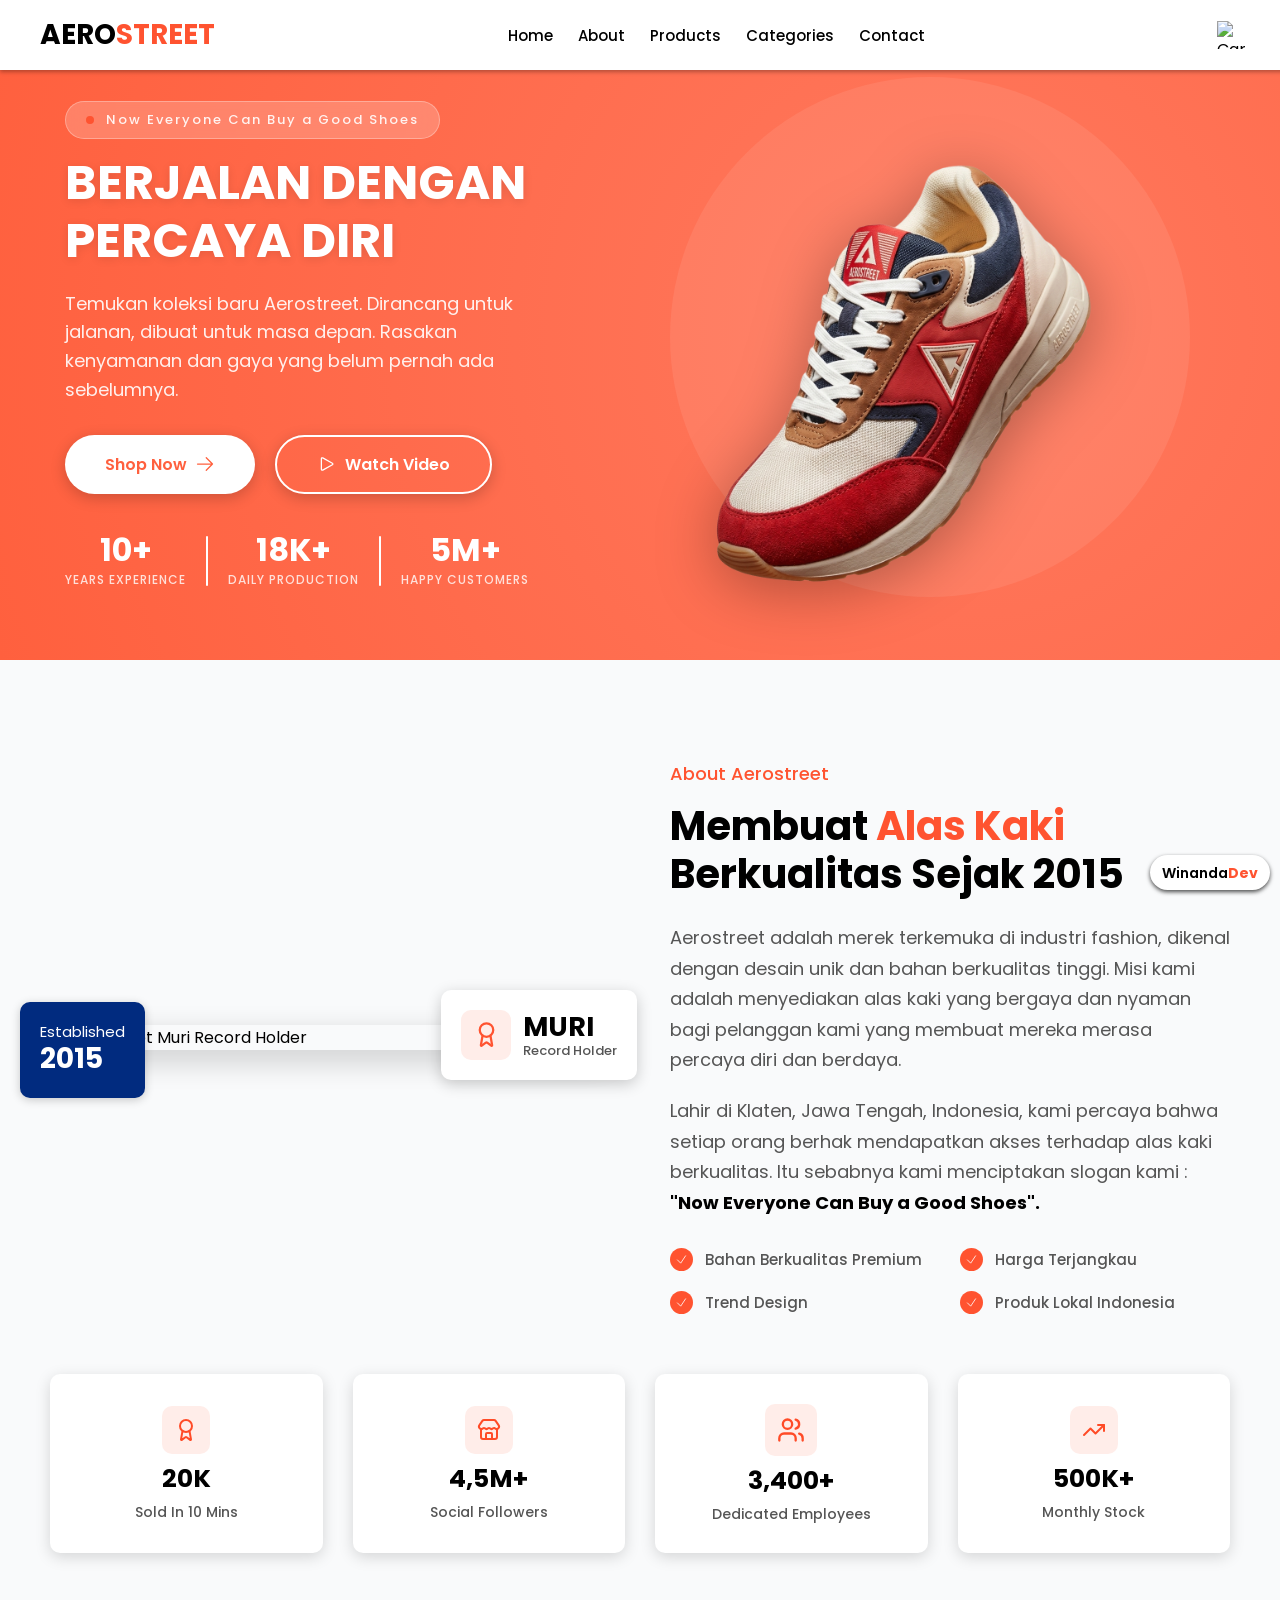
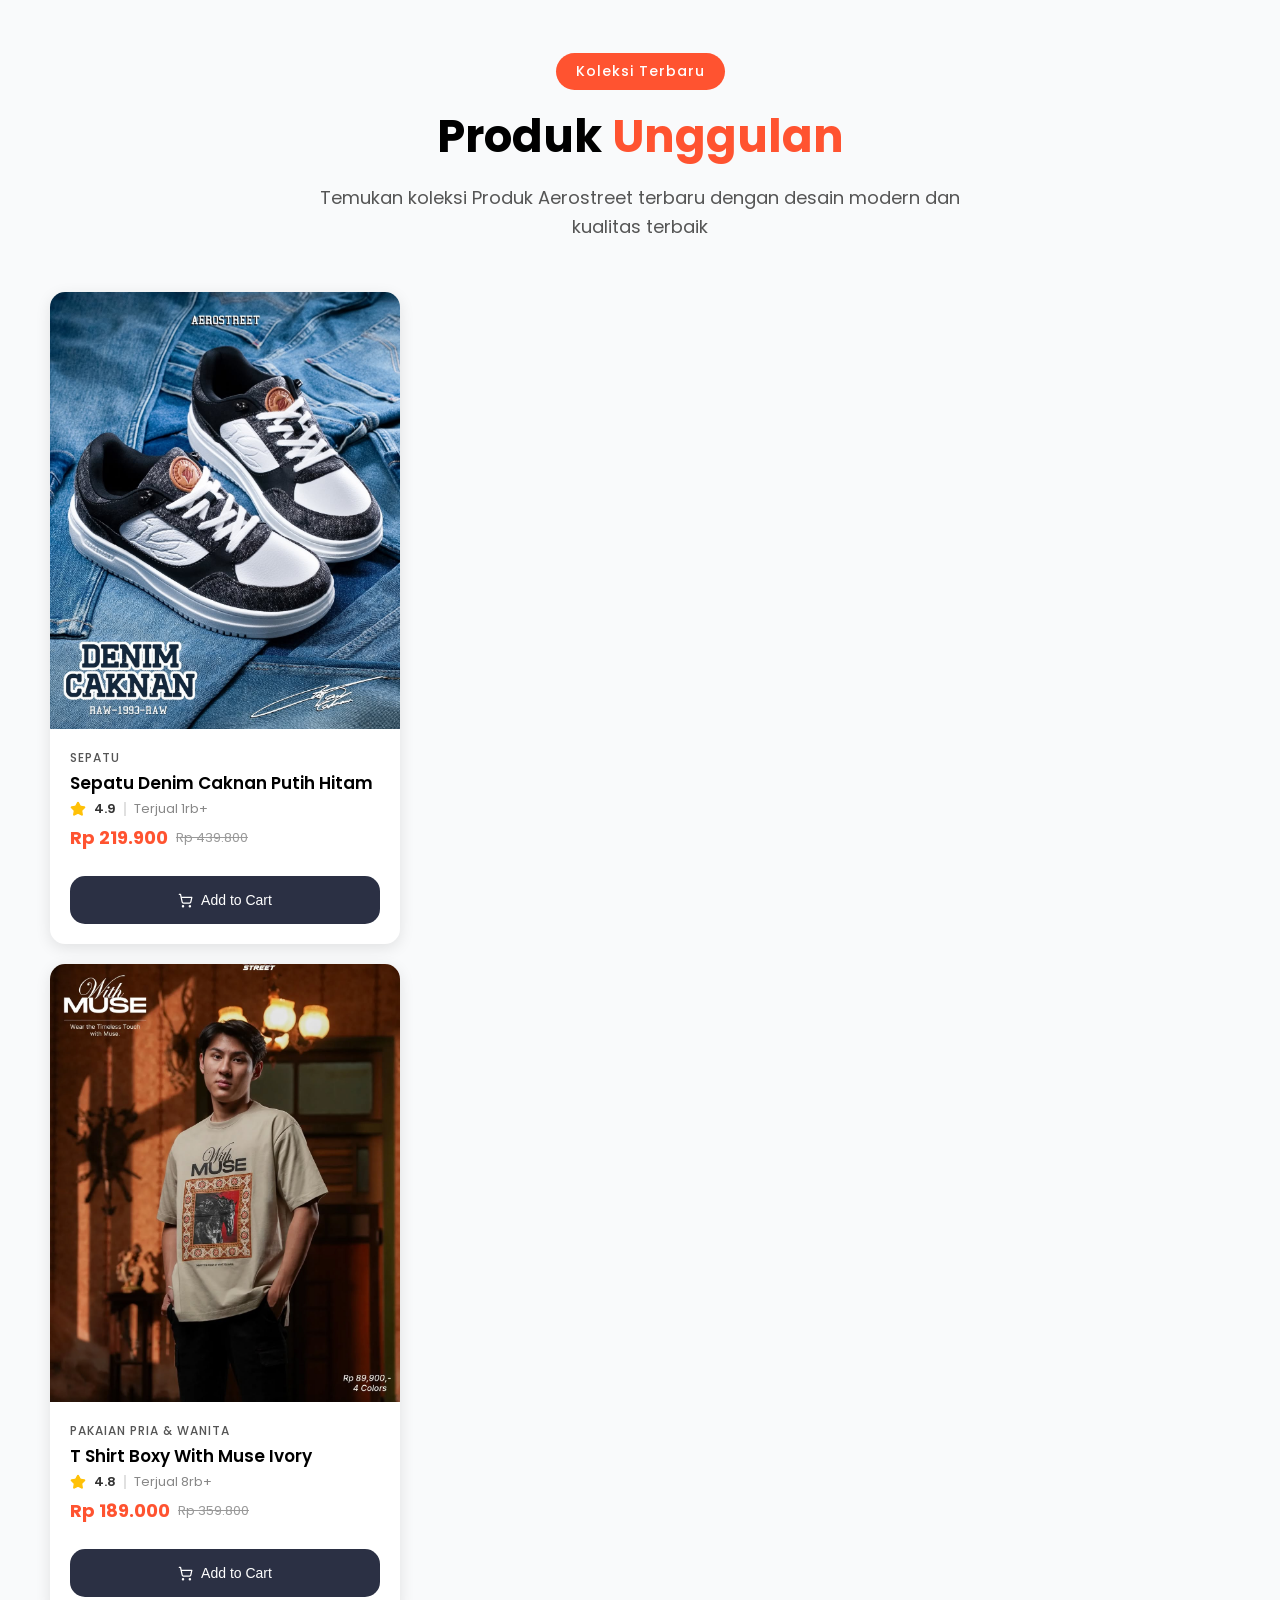
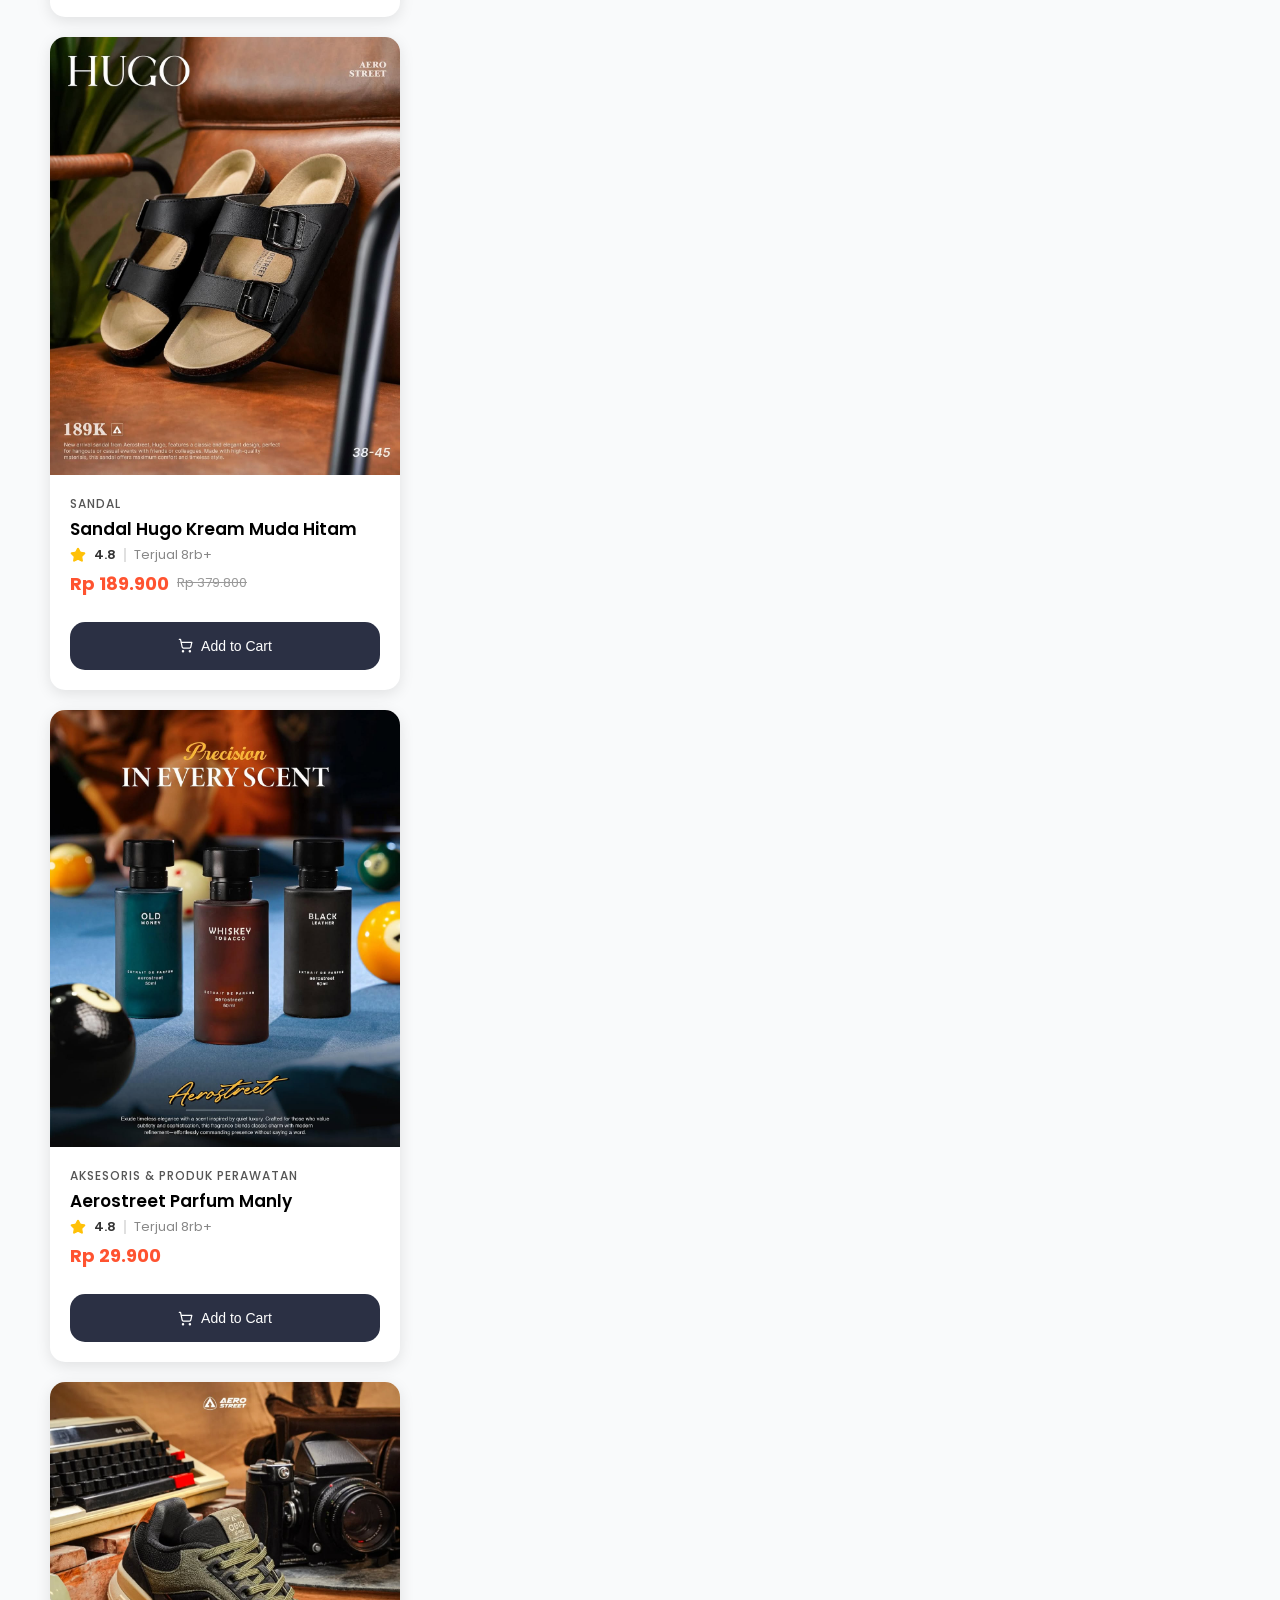
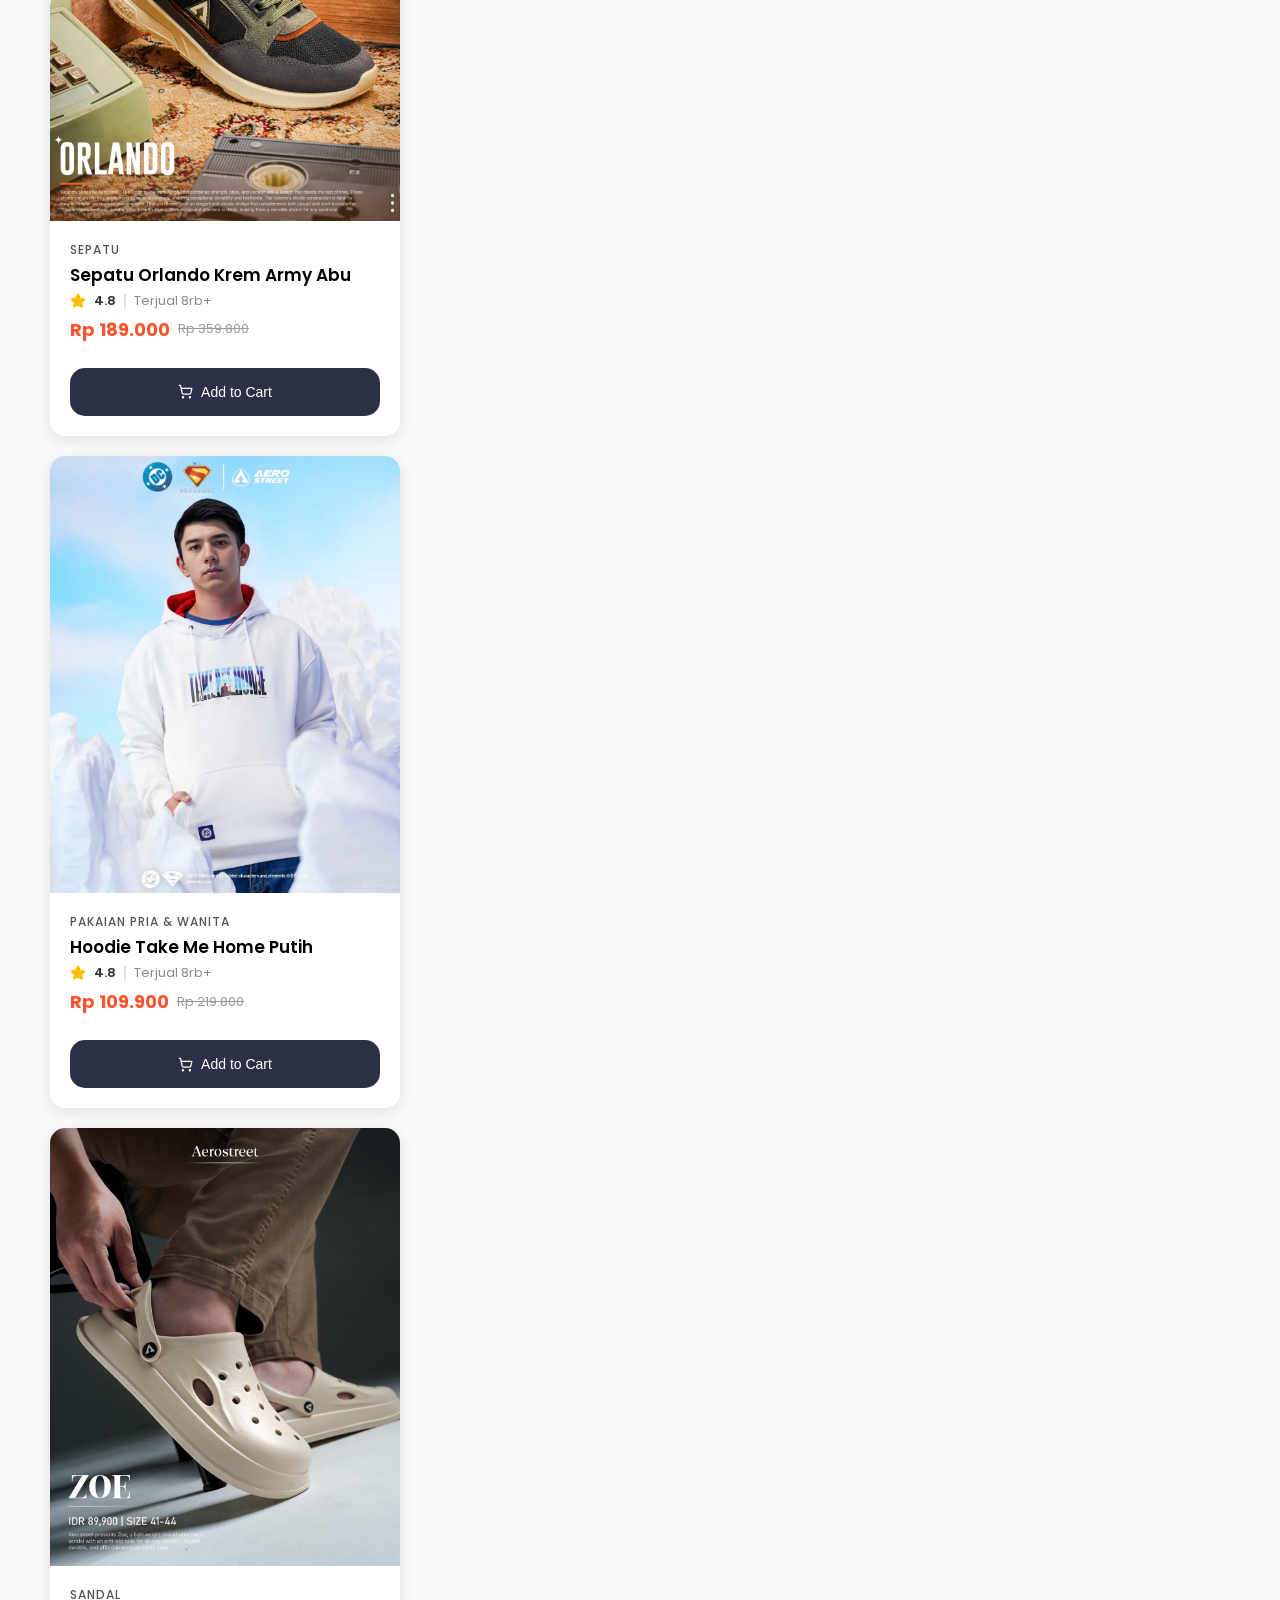
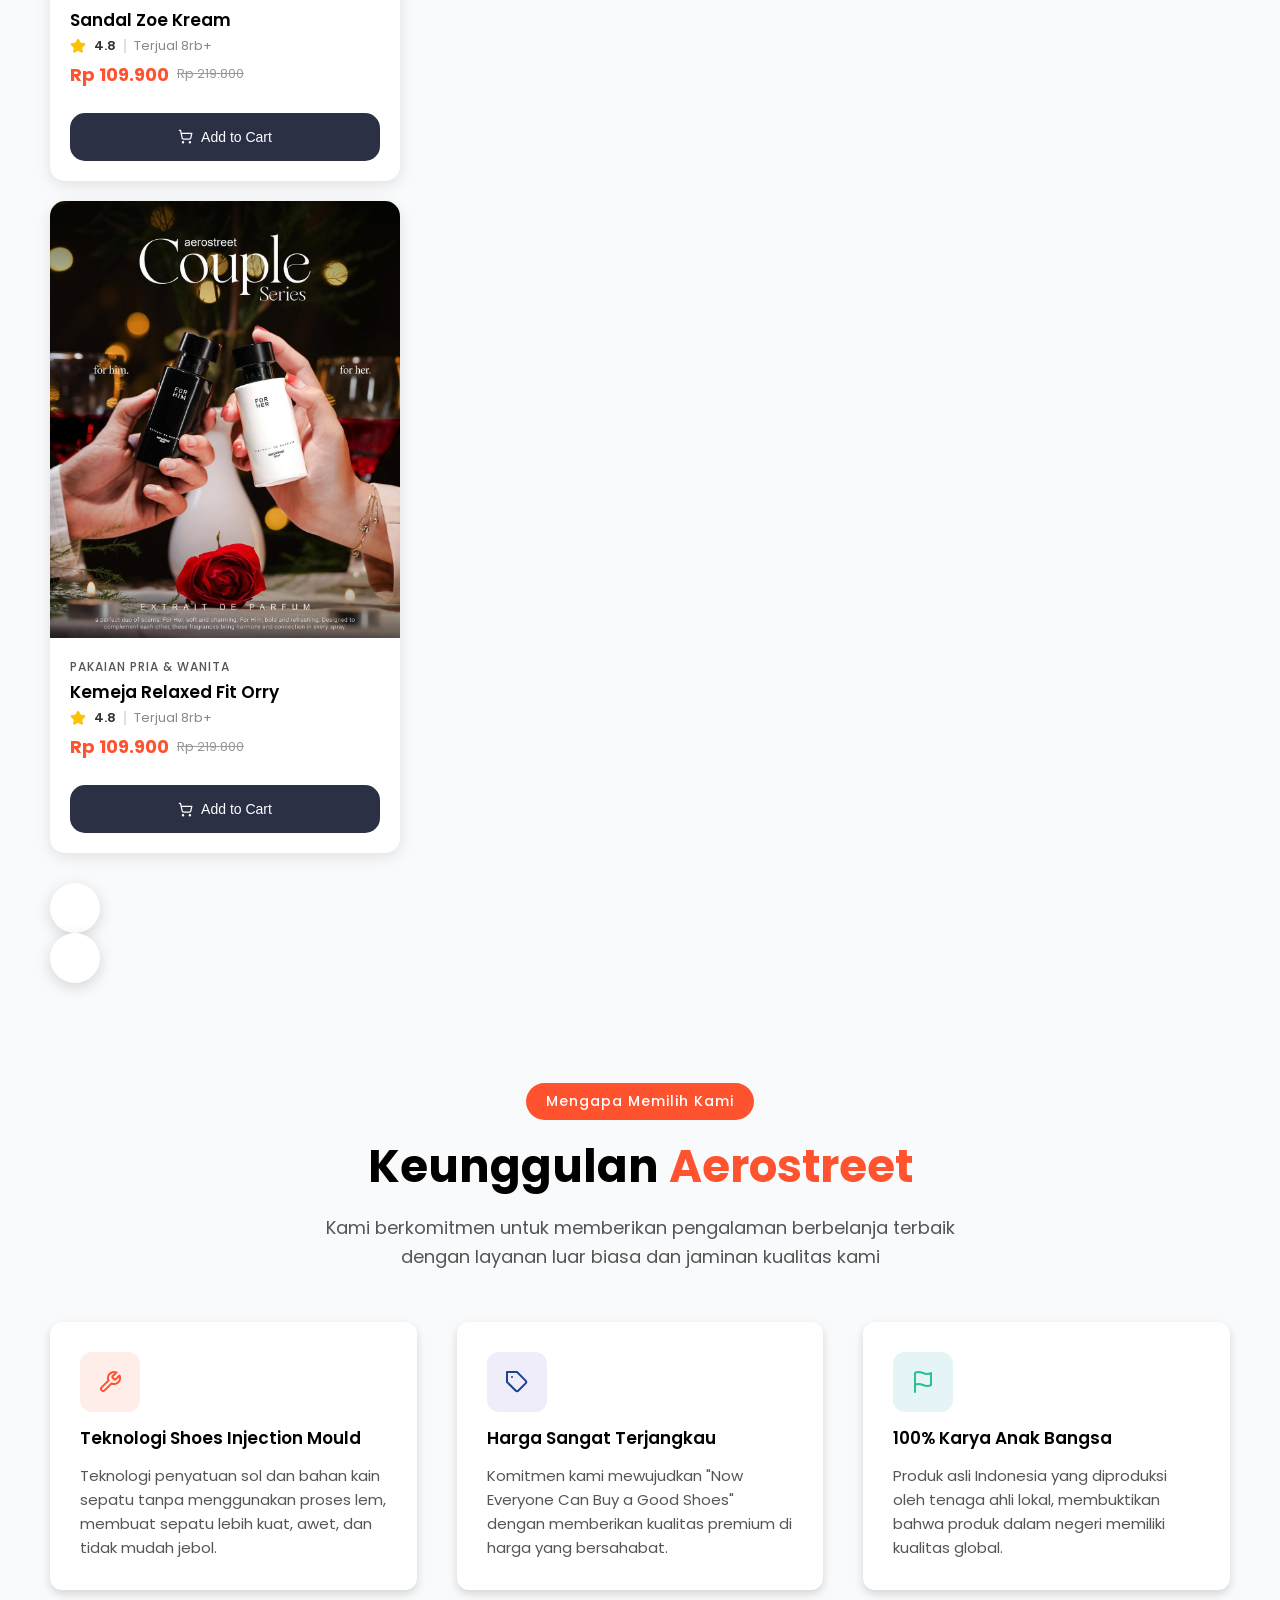
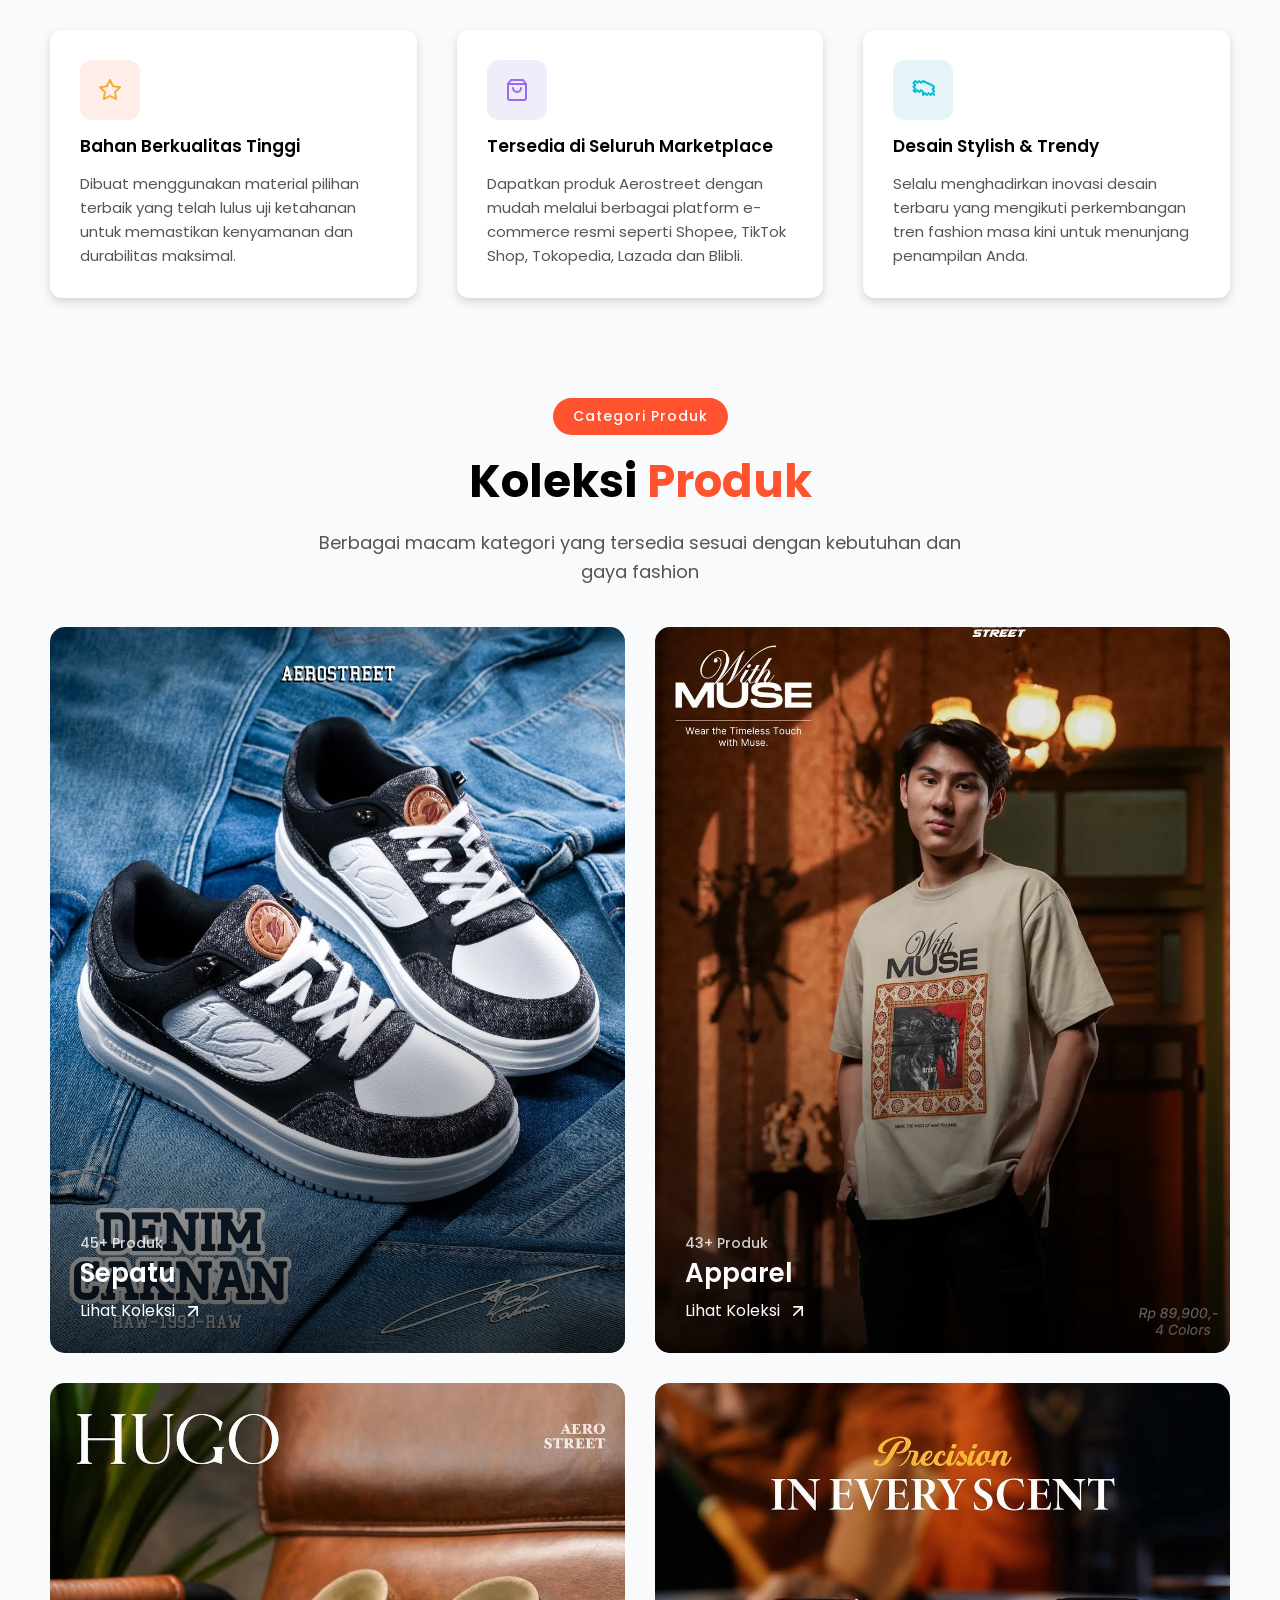
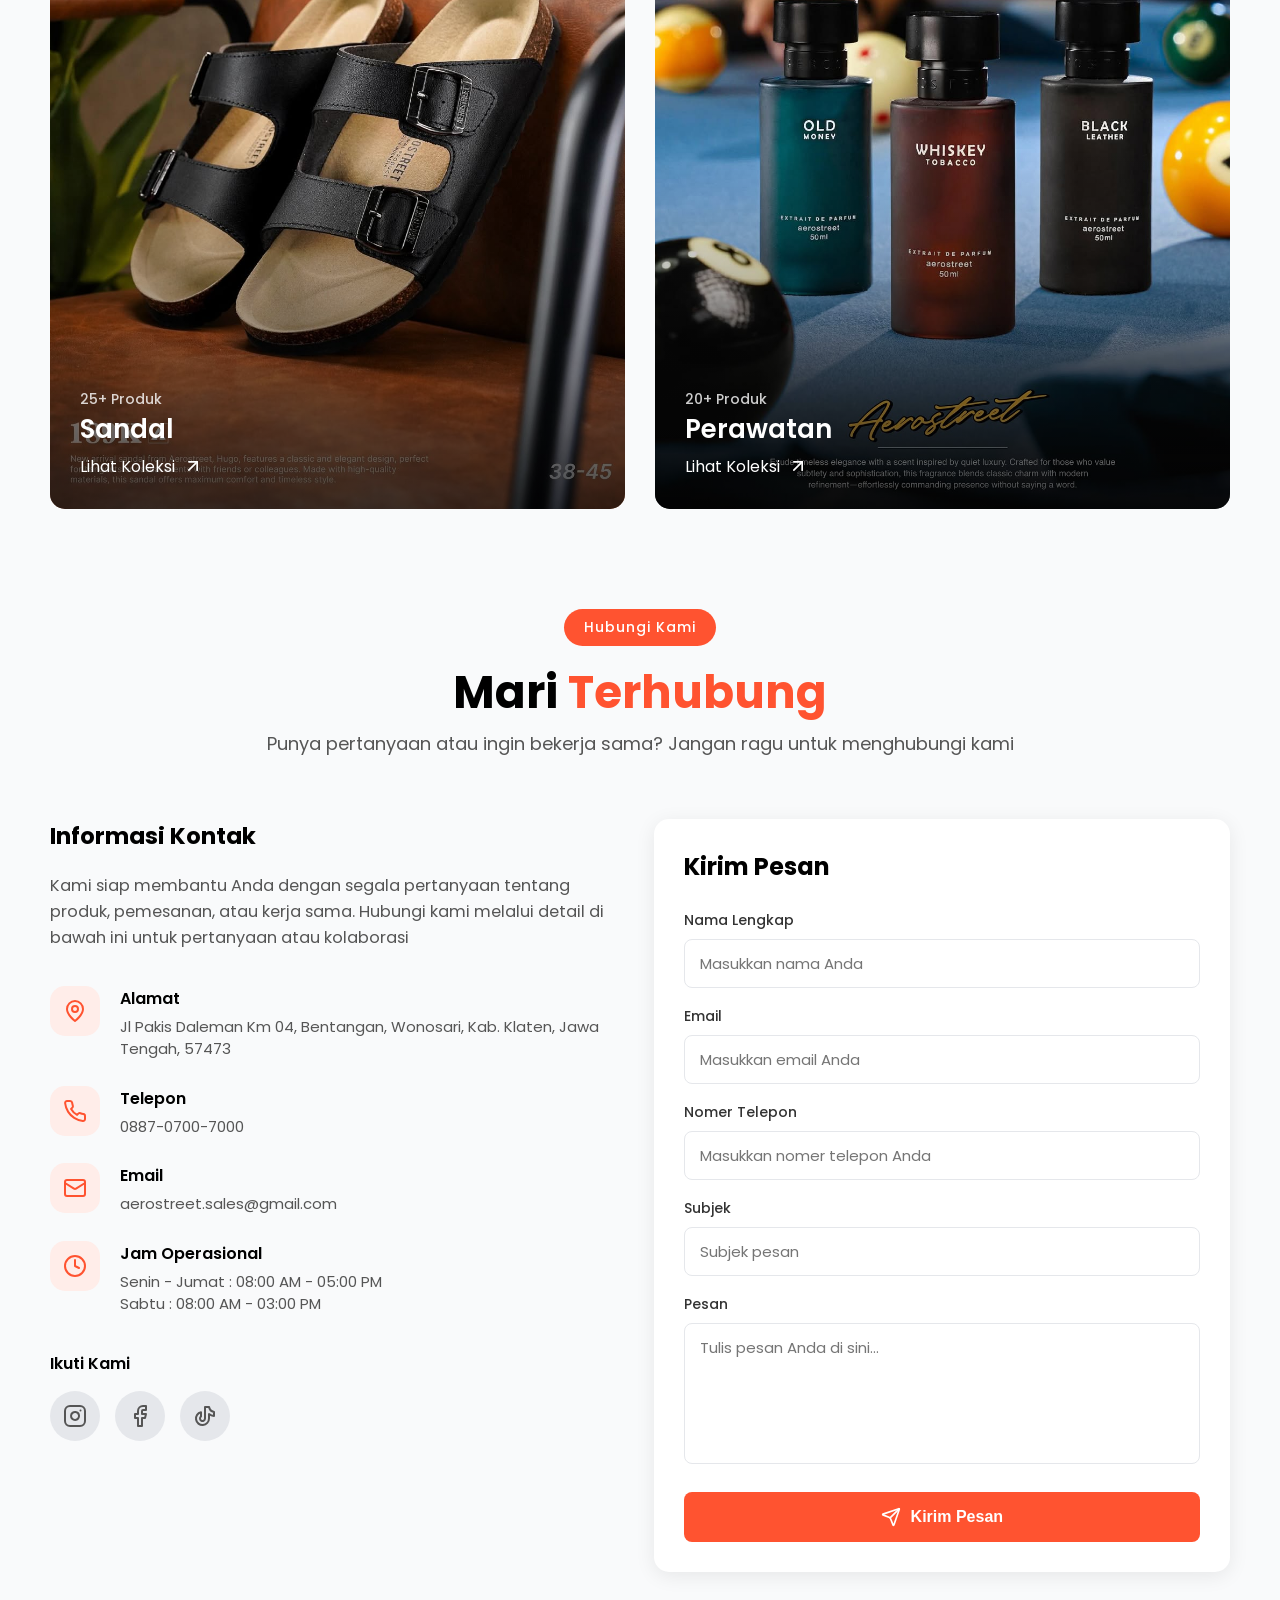
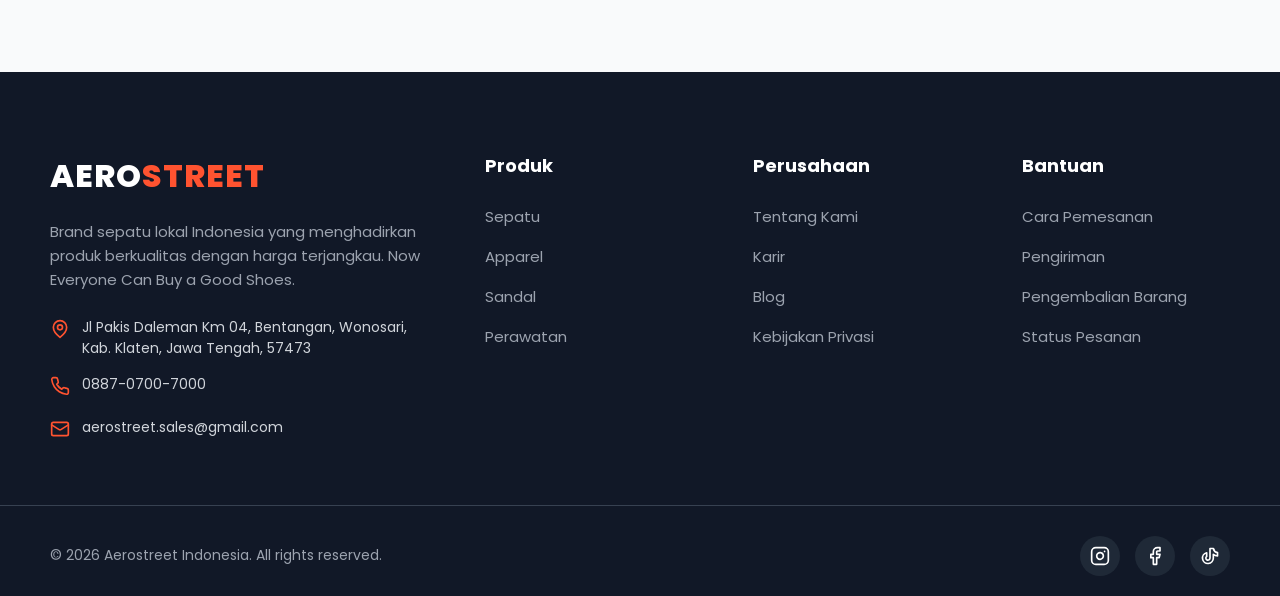
==== commit 736c8f91: "Add files via upload" ====
--- a/index.html
+++ b/index.html
@@ -46,6 +46,7 @@
             <div class="Right-Side">
                 <div class="Cart">
                     <a><img src="https://cdn-icons-png.flaticon.com/512/1170/1170678.png" alt="Cart Icon"></a>
+                    <span id="cartCounter" class="cart-counter">0</span>
                 </div>
                 <!-- Mobile Menu Button -->
                 <button class="Mobile-Menu-Btn" id="mobileMenuBtn">
@@ -1186,6 +1187,7 @@
     <div class="Dev-Credit">
         <span class="Dev-Name">Winanda</span><span class="Dev-Text">Dev</span>
     </div>
+
     <script src='https://cdn.jsdelivr.net/npm/gsap@3.0.1/dist/gsap.min.js'></script>
     <script src="https://cdn.jsdelivr.net/npm/swiper@12/swiper-bundle.min.js"></script>
     <script src="script.js"></script>
--- a/style.css
+++ b/style.css
@@ -46,7 +46,7 @@
     align-items: center;
     background-color: #ffffff;
     box-shadow: 0 2px 4px rgba(0, 0, 0, 0.3);
-    padding: 0 30px;
+    padding: 0 40px;
     z-index: 1000;
 }
 
@@ -117,12 +117,13 @@
     display: flex;
     align-items: center;
     gap: 20px;
-    margin-right: 45px;
+    margin-right: 75px;
 }
 
 .Cart {
     display: flex;
     align-items: center;
+    position: relative;
 }
 
 .Cart a {
@@ -141,6 +142,28 @@
     -webkit-user-select: none;
     -ms-user-select: none;
     cursor: pointer;
+}
+
+.cart-counter {
+    position: absolute;
+    top: -5px;
+    right: -10px;
+    background-color: #FF5330;
+    color: white;
+    border-radius: 50%;
+    width: 20px;
+    height: 20px;
+    font-size: 12px;
+    font-weight: bold;
+    display: flex;
+    justify-content: center;
+    align-items: center;
+    transform: scale(0);
+    transition: transform 0.3s ease;
+}
+
+.cart-counter.visible {
+    transform: scale(1);
 }
 
 .cart-shake {
@@ -1542,6 +1565,7 @@
     align-items: center;
     background-color: #F9FAFB;
     padding-top: 100px;
+    padding-bottom: 100px;
 }
 
 .Contact-Container {
@@ -1813,7 +1837,6 @@
 
 /* Footer Section Styles */
 .Footer-Section {
-    margin-top:100px;
     background-color: #111827;
     width: 100%;
     padding-top: 80px;
@@ -2034,6 +2057,14 @@
         width: 24px;
     }
 
+    .cart-counter {
+        width: 16px;
+        height: 16px;
+        font-size: 10px;
+        top: -4px;
+        right: -6px;
+    }
+
     /* Mobile Menu Button - visible on mobile */
     .Mobile-Menu-Btn {
         display: flex;
@@ -2148,19 +2179,13 @@
         }
     }
 
-    /* Home Section */
+    /* Home Section - Mobile Styles */
     .Home-Section {
         padding-top: 60px;
     }
 
     .Home-Section::before {
-        width: 320px;
-        height: 320px;
-        top: auto;
-        bottom: 60px;
-        right: auto;
-        left: 50%;
-        transform: translateX(-50%);
+        display: none;
     }
 
     .Home-Container {
@@ -2178,7 +2203,6 @@
         order: 1;
     }
 
-    /* Slogan Container */
     .Slogan-Container {
         justify-content: center;
         gap: 8px;
@@ -2203,7 +2227,6 @@
         font-size: 17px;
     }
 
-    /* Button Container */
     .Button-Container {
         display: flex;
         flex-direction: column;
@@ -2223,13 +2246,7 @@
     }
 
     .Home-Image {
-        width: 100%;
-        order: 2;
-    }
-
-    .Home-Image img {
-        max-height: 280px;
-        margin-top: 0;
+        display: none;
     }
 
     /* Info Box */
@@ -2282,7 +2299,7 @@
         margin-bottom: -40px;
     }
 
-    /* About Section */
+    /* About Section - Mobile Styles */
     .About-Section {
         padding-top: 60px;
     }
@@ -2374,7 +2391,6 @@
         font-size: 14px;
     }
 
-    /* Stats Grid */
     .Stats-Container {
         grid-template-columns: repeat(2, 1fr);
         padding: 0 20px;
@@ -2437,6 +2453,39 @@
         display: none;
     }
 
+    /* Keunggulan Section - Mobile */
+    .Keunggulan-Section {
+        padding-top: 60px;
+    }
+
+    .Keunggulan-Container {
+        padding: 0 20px;
+    }
+
+    .Keunggulan-Slogan {
+        font-size: 12px;
+        padding: 6px 15px;
+    }
+
+    .Keunggulan-Title {
+        font-size: 28px;
+    }
+
+    .Keunggulan-Description {
+        font-size: 14px;
+    }
+
+    .Keunggulan-Grid-Container {
+        grid-template-columns: 1fr;
+        padding: 0 20px;
+        margin-top: 30px;
+    }
+    
+    .Keunggulan-Box {
+        padding: 25px;
+    }
+
+    /* Categories Section - Mobile */
     .Categories-Section {
         padding-top: 60px;
     }
@@ -2471,19 +2520,10 @@
         bottom: 20px;
     }
 
-    .Keunggulan-Grid-Container {
-        grid-template-columns: 1fr;
-        padding: 0 20px 60px 20px;
-        margin-top: 30px;
-    }
-    
-    .Keunggulan-Box {
-        padding: 25px;
-    }
-
-    /* Contact Section */
+    /* Contact Section - Mobile */
     .Contact-Section {
         padding-top: 60px;
+        padding-bottom: 60px;
     }
 
     .Contact-Container {
@@ -2532,7 +2572,6 @@
 
     /* Footer Section - Mobile */
     .Footer-Section {
-        margin-top: 60px;
         padding-bottom: 30px;
     }
 
@@ -2608,6 +2647,14 @@
         width: 25px;
     }
 
+    .cart-counter {
+        width: 18px;
+        height: 18px;
+        font-size: 11px;
+        top: -5px;
+        right: -8px;
+    }
+
     /* Hide Mobile Menu Button - Tablet Style */
     .Mobile-Menu-Btn {
         display: none;
@@ -2618,22 +2665,15 @@
         display: none;
     }
 
-    /* Home Section */
+    /* Home Section - Tablet Styles */
     .Home-Section {
         padding-top: 80px;
     }
 
     .Home-Section::before {
-        width: 500px;
-        height: 500px;
-        top: auto;
-        bottom: 80px;
-        right: auto;
-        left: 50%;
-        transform: translateX(-50%);
-    }
-
-    /* Home Container - Tablet Styles */
+        display: none;
+    }
+
     .Home-Container {
         flex-direction: column;
         justify-content: center;
@@ -2653,7 +2693,6 @@
         order: 1;
     }
 
-    /* Slogan Container*/
     .Slogan-Container {
         justify-content: center;
         gap: 8px;
@@ -2678,7 +2717,6 @@
         font-size: 20px;
     }
 
-    /* Button Container */
     .Button-Container {
         display: flex;
         flex-direction: row;
@@ -2700,17 +2738,9 @@
     }
 
     .Home-Image {
-        order: 2;
-        width: 100%;
-        max-width: 100%;
-    }
-
-    .Home-Image img {
-        max-height: 450px;
-        margin-top: 0;
-    }
-
-    /* Info Box */
+        display: none;
+    }
+
     .Info-Box {
         display: flex;
         flex-direction: row;
@@ -2760,7 +2790,7 @@
         margin-top: 40px;
     }
 
-    /* About Section */
+    /* About Section - Tablet Styles */
     .About-Section {
         padding-top: 60px;
     }
@@ -2852,7 +2882,6 @@
         font-size: 14px;
     }
 
-    /* Stats Grid */
     .Stats-Container {
         grid-template-columns: repeat(4, 1fr);
         padding: 0 30px;
@@ -2898,6 +2927,25 @@
         max-width: 100%;
     }
 
+    /* Keunggulan Section - Tablet */
+    .Keunggulan-Section {
+        padding-top: 70px;
+    }
+
+    .Keunggulan-Container {
+        padding: 0 30px;
+    }
+
+    .Keunggulan-Title {
+        font-size: 36px;
+    }
+
+    .Keunggulan-Grid-Container {
+        grid-template-columns: repeat(2, 1fr);
+        padding: 0 30px;
+    }
+
+    /* Categories Section - Tablet Styles */
     .Categories-Section {
         padding-top: 70px;
     }
@@ -2921,14 +2969,10 @@
         bottom: 25px;
     }
 
-    .Keunggulan-Grid-Container {
-        grid-template-columns: repeat(2, 1fr);
-        padding: 0 30px 60px 30px;
-    }
-
     /* Contact Section - Tablet */
     .Contact-Section {
         padding-top: 70px;
+        padding-bottom: 70px;
     }
 
     .Contact-Container {
@@ -2948,7 +2992,6 @@
 
     /* Footer Section - Tablet */
     .Footer-Section {
-        margin-top: 70px;
         padding-bottom: 30px;
     }
 
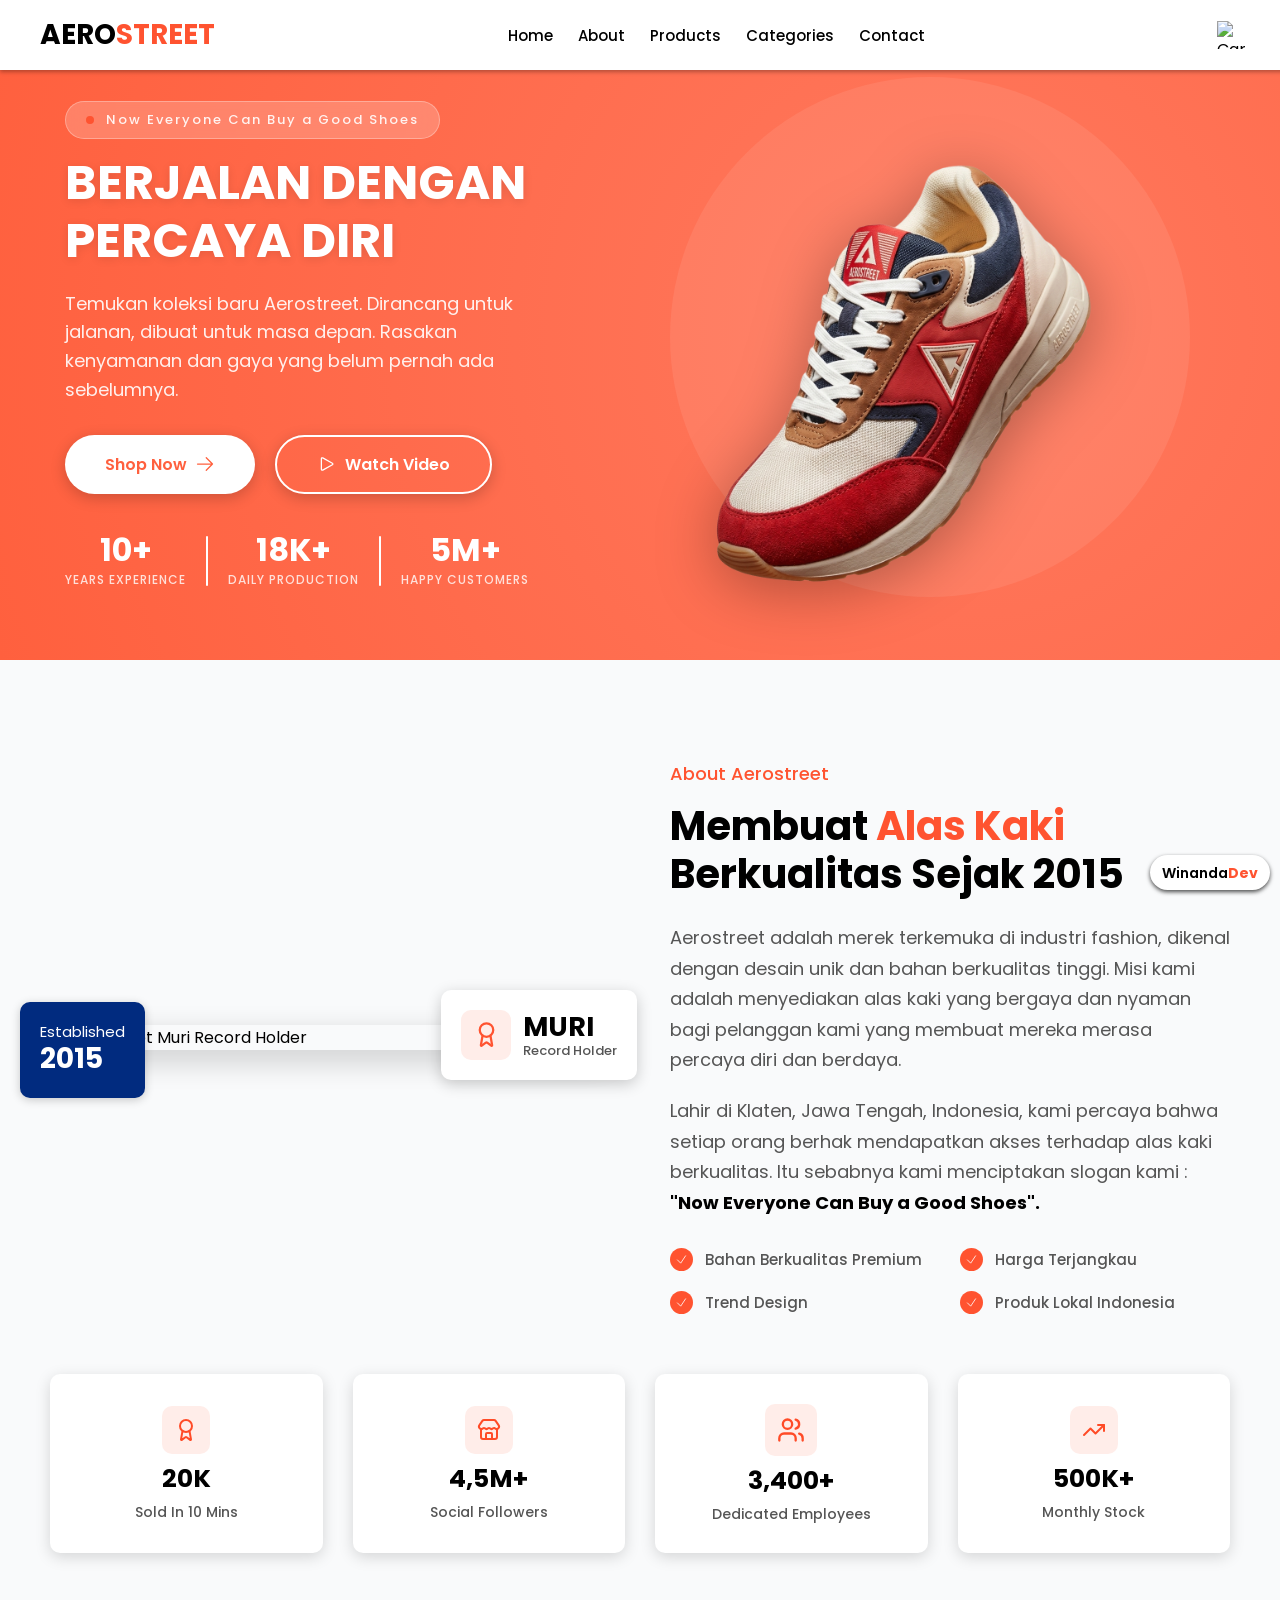
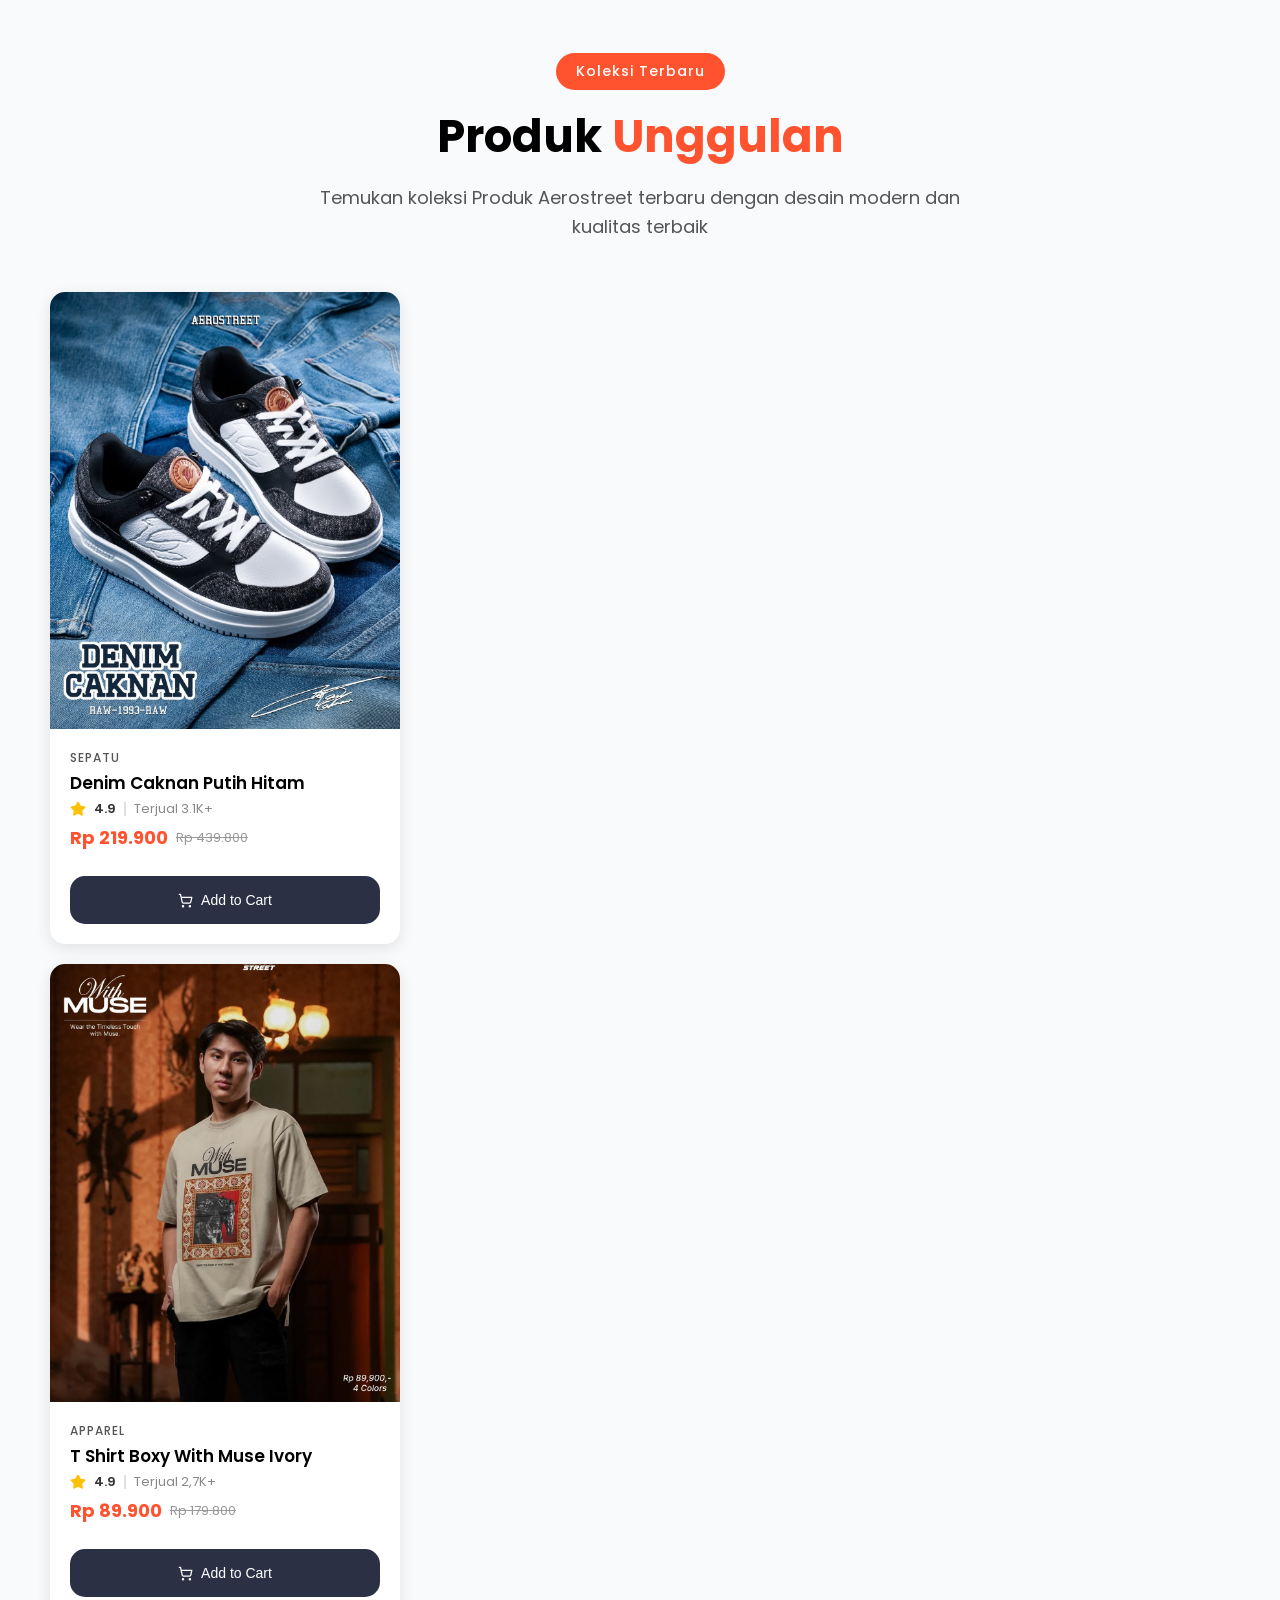
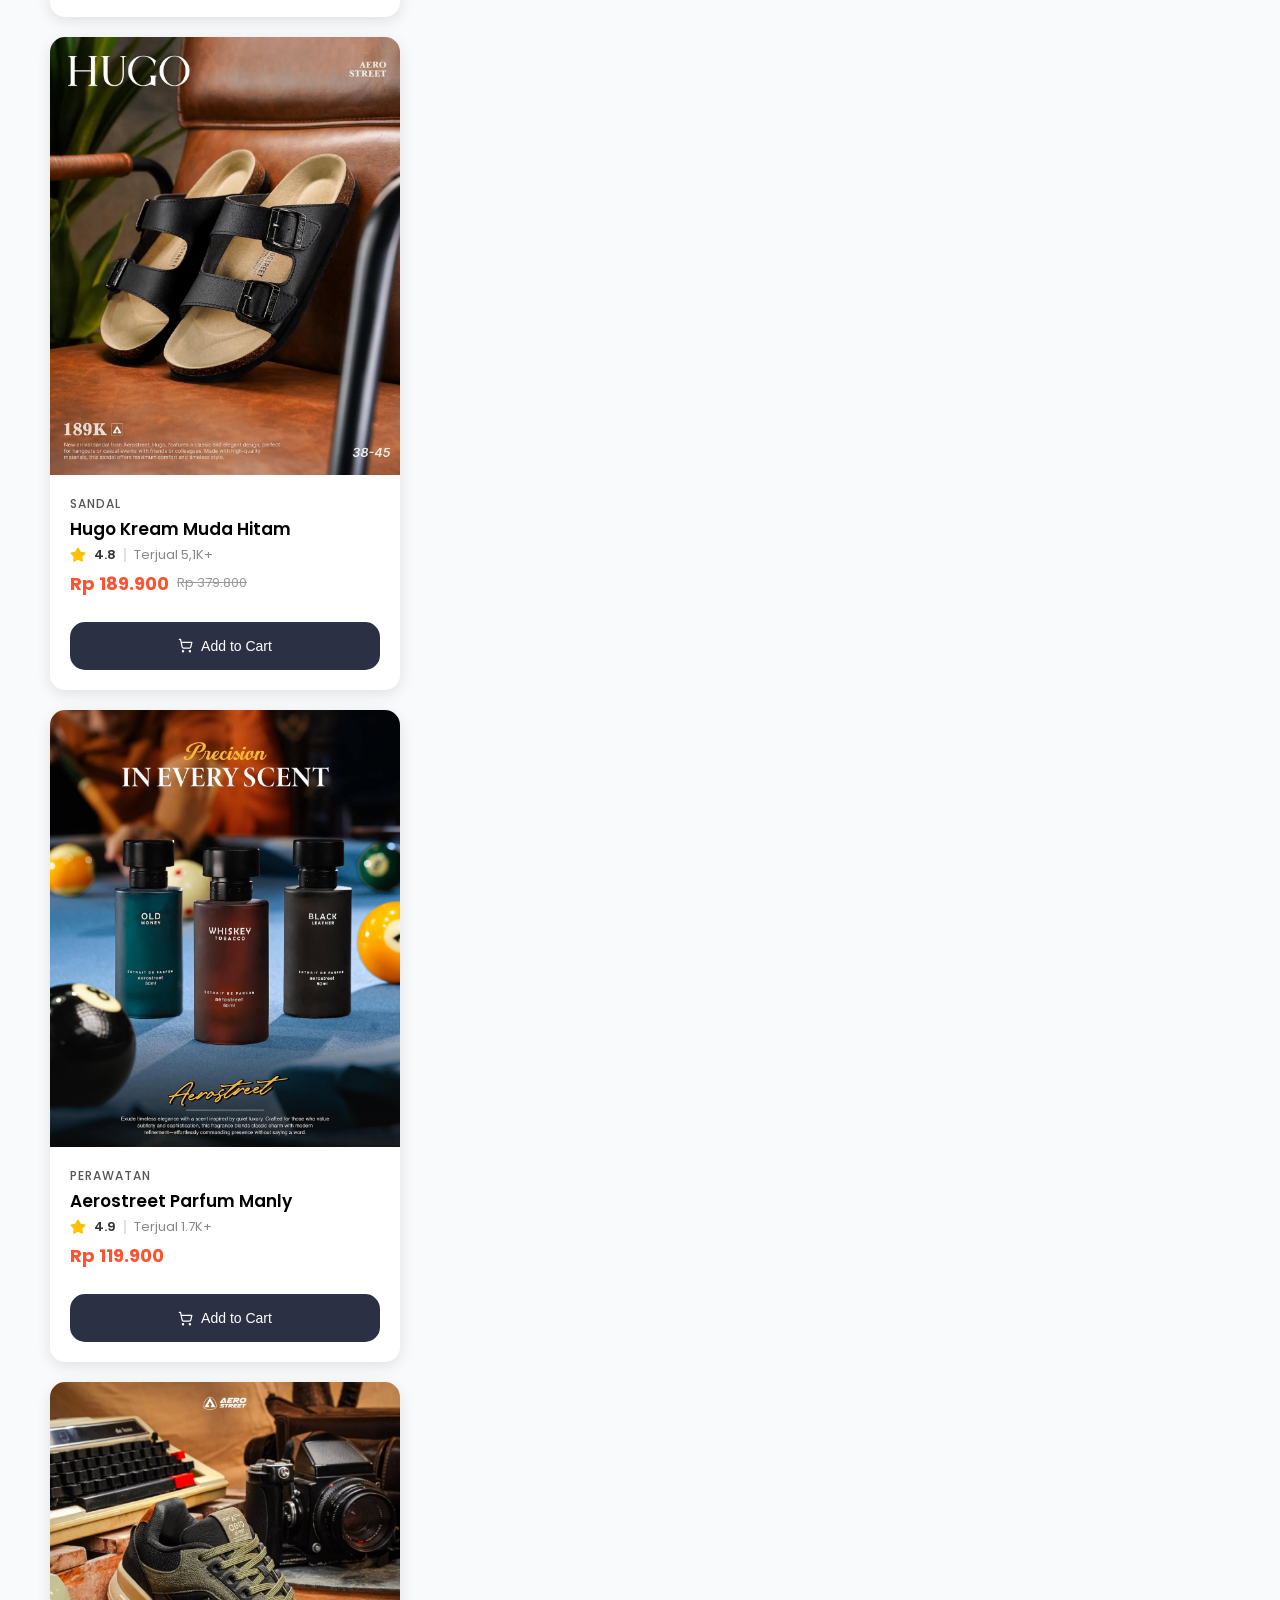
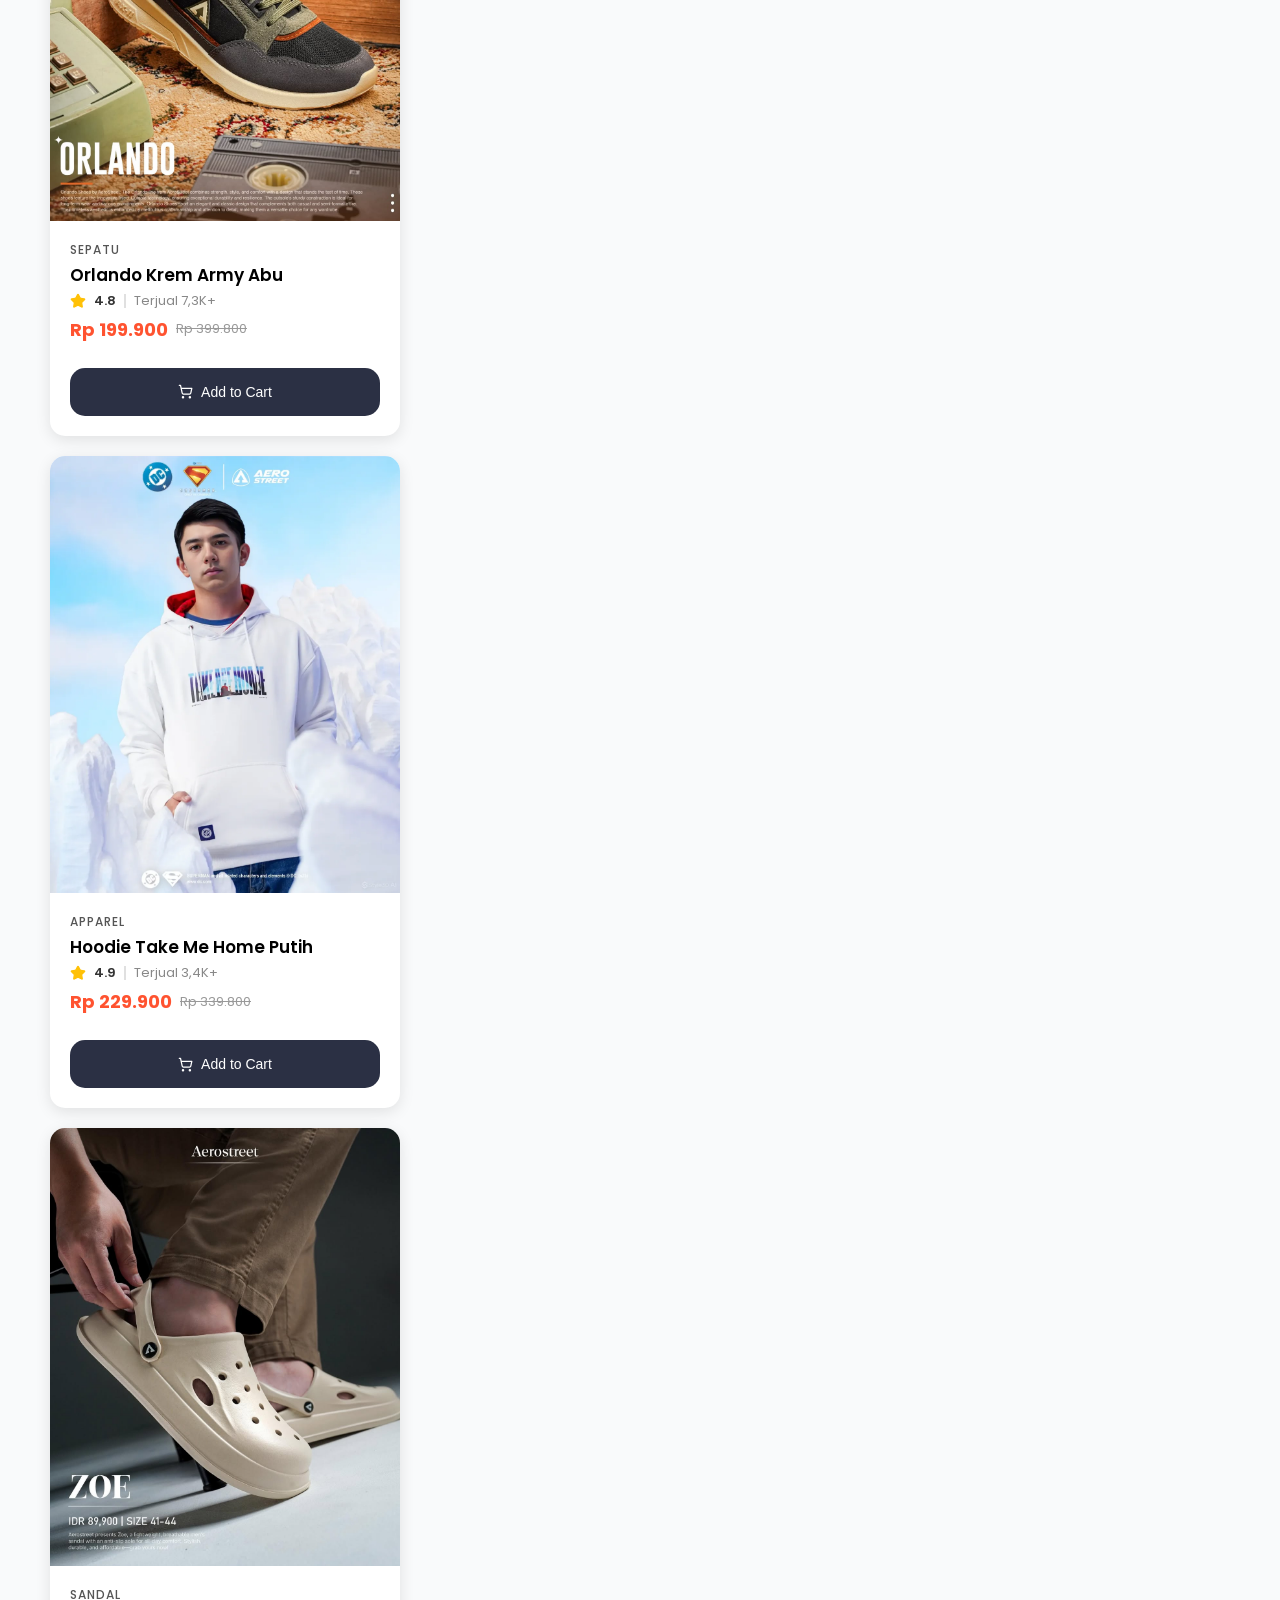
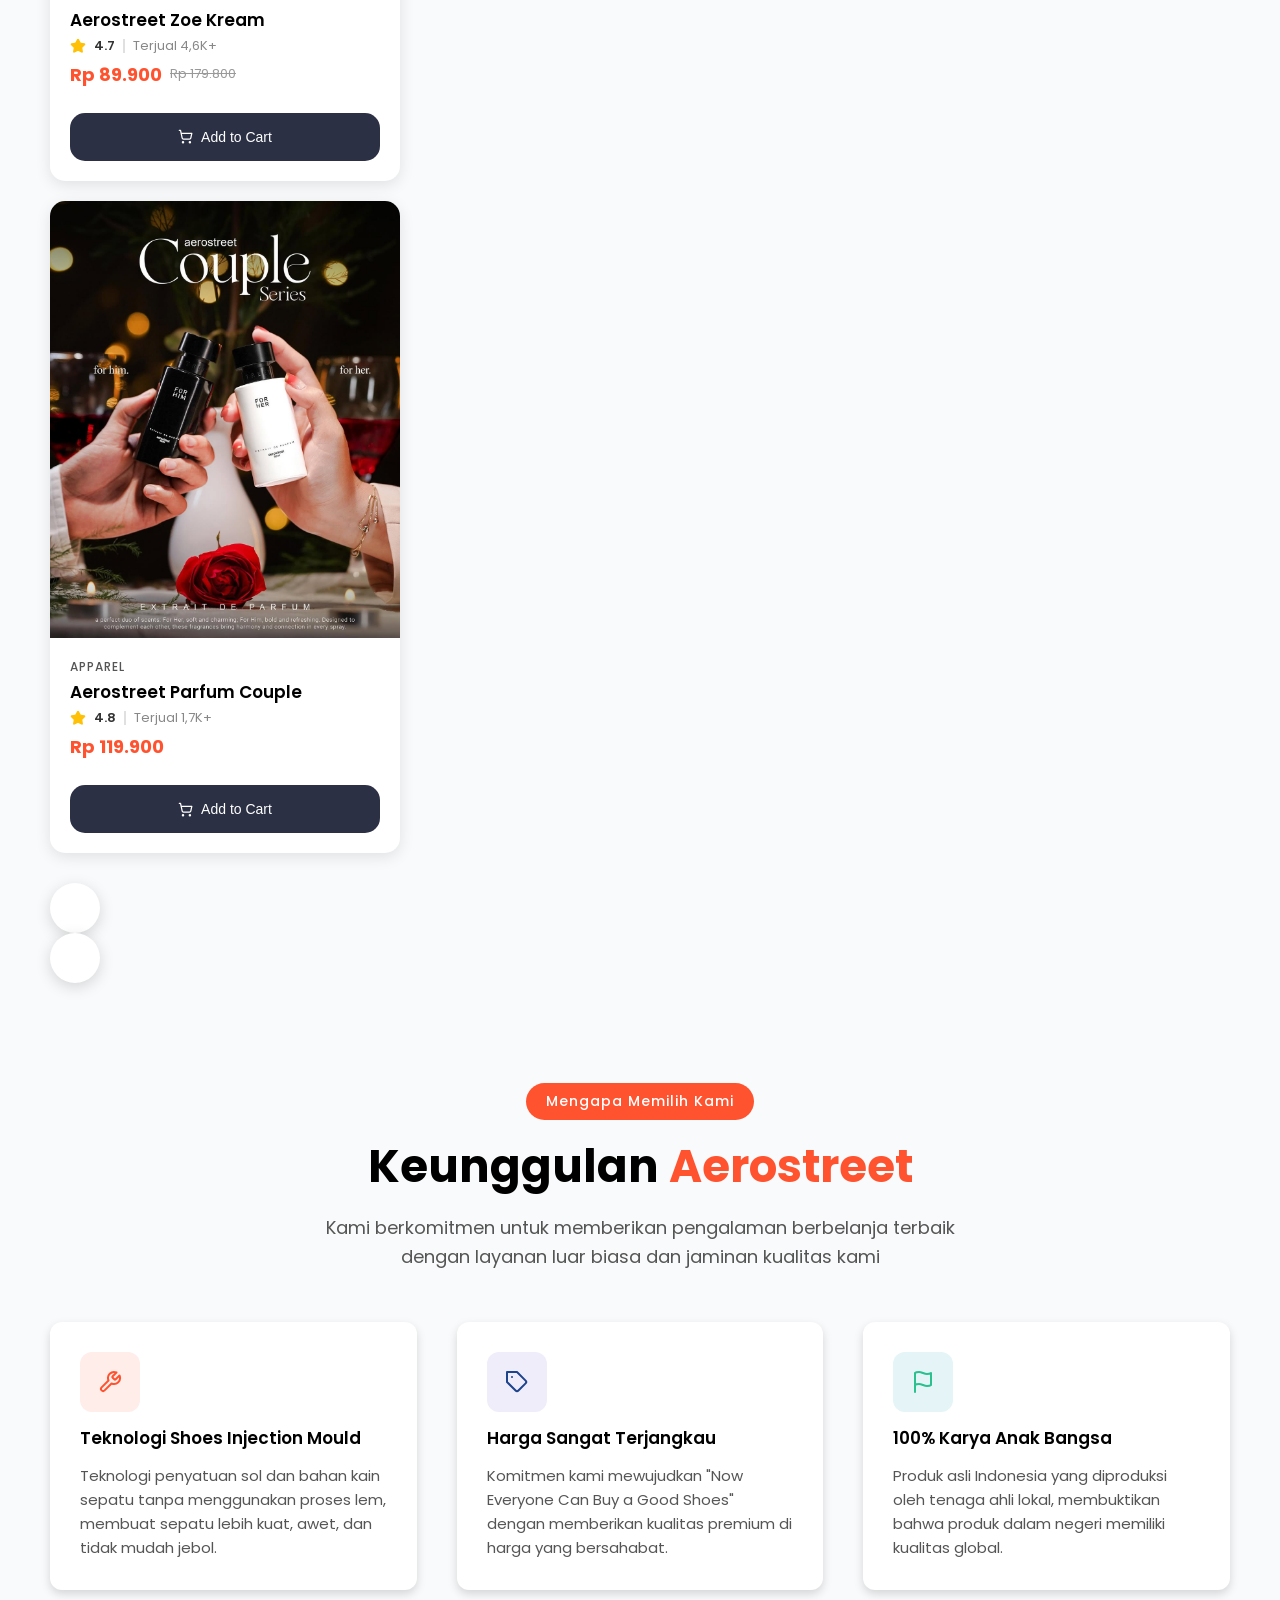
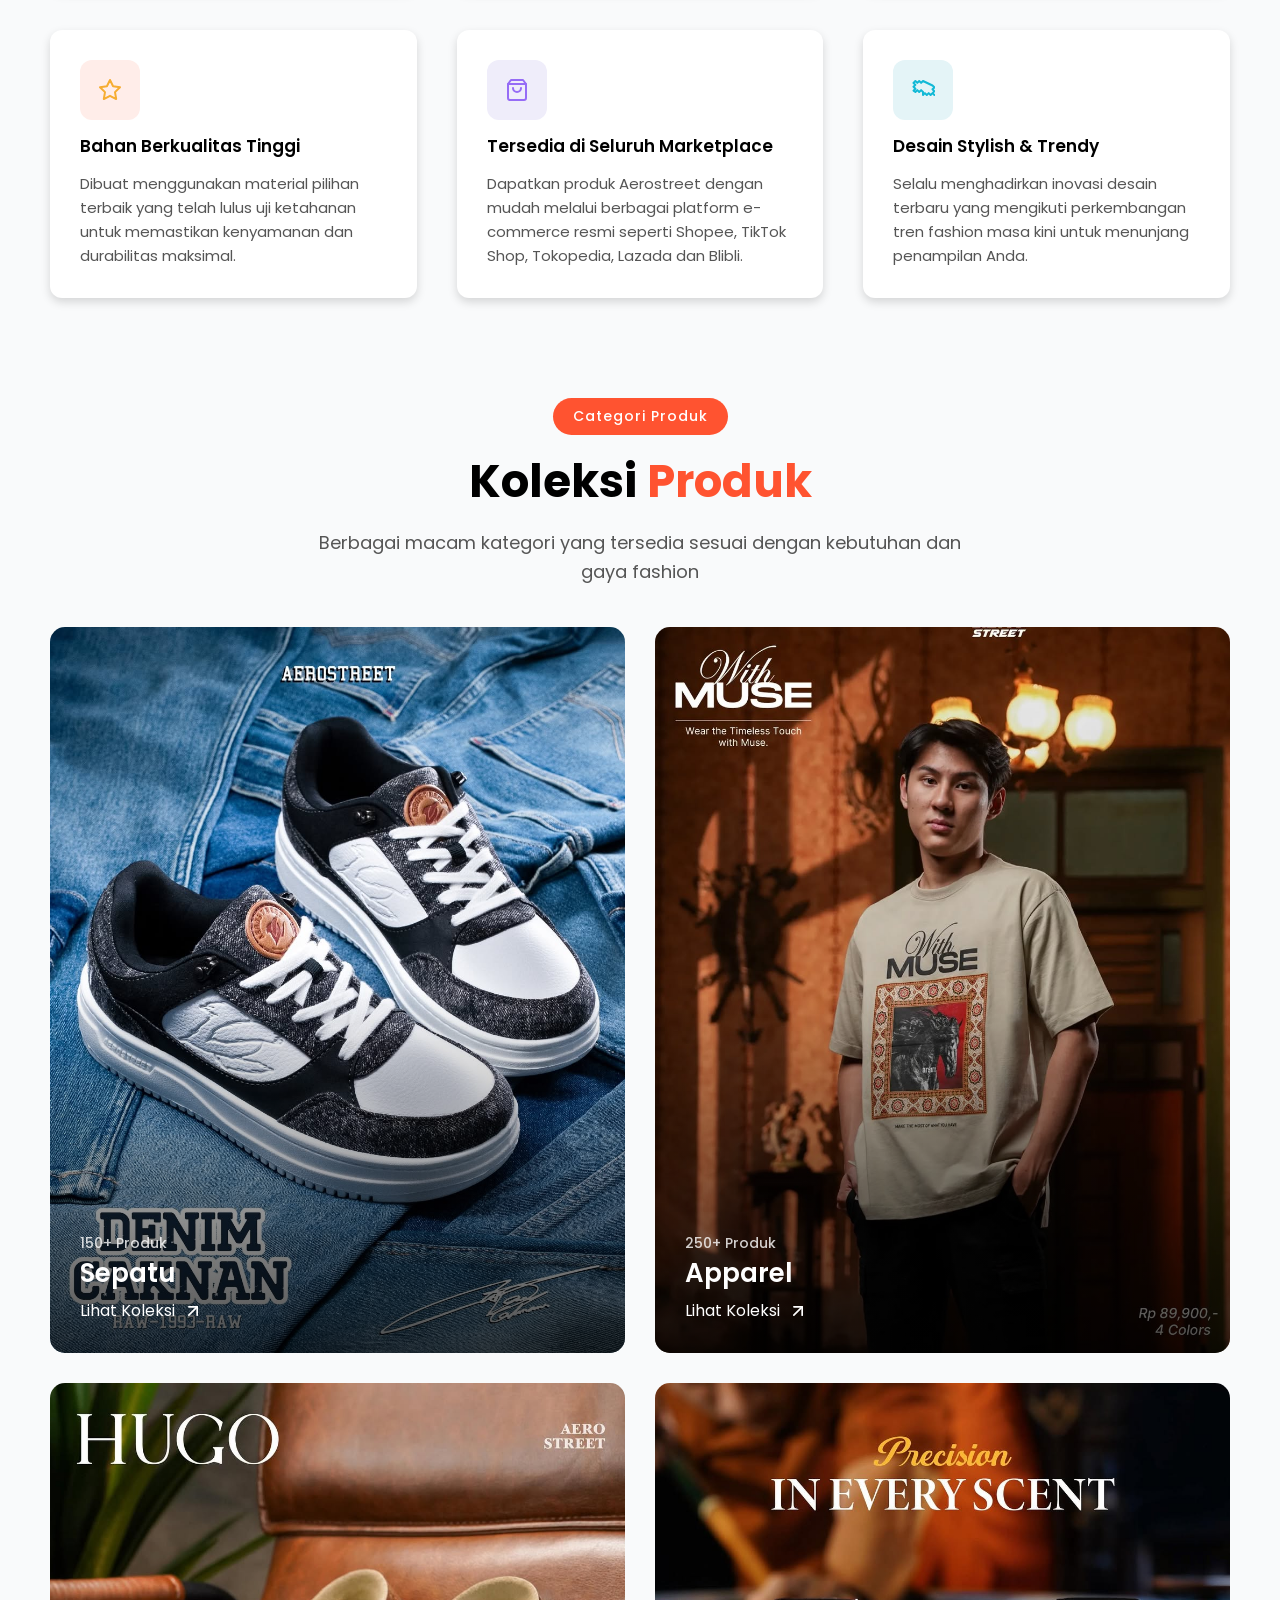
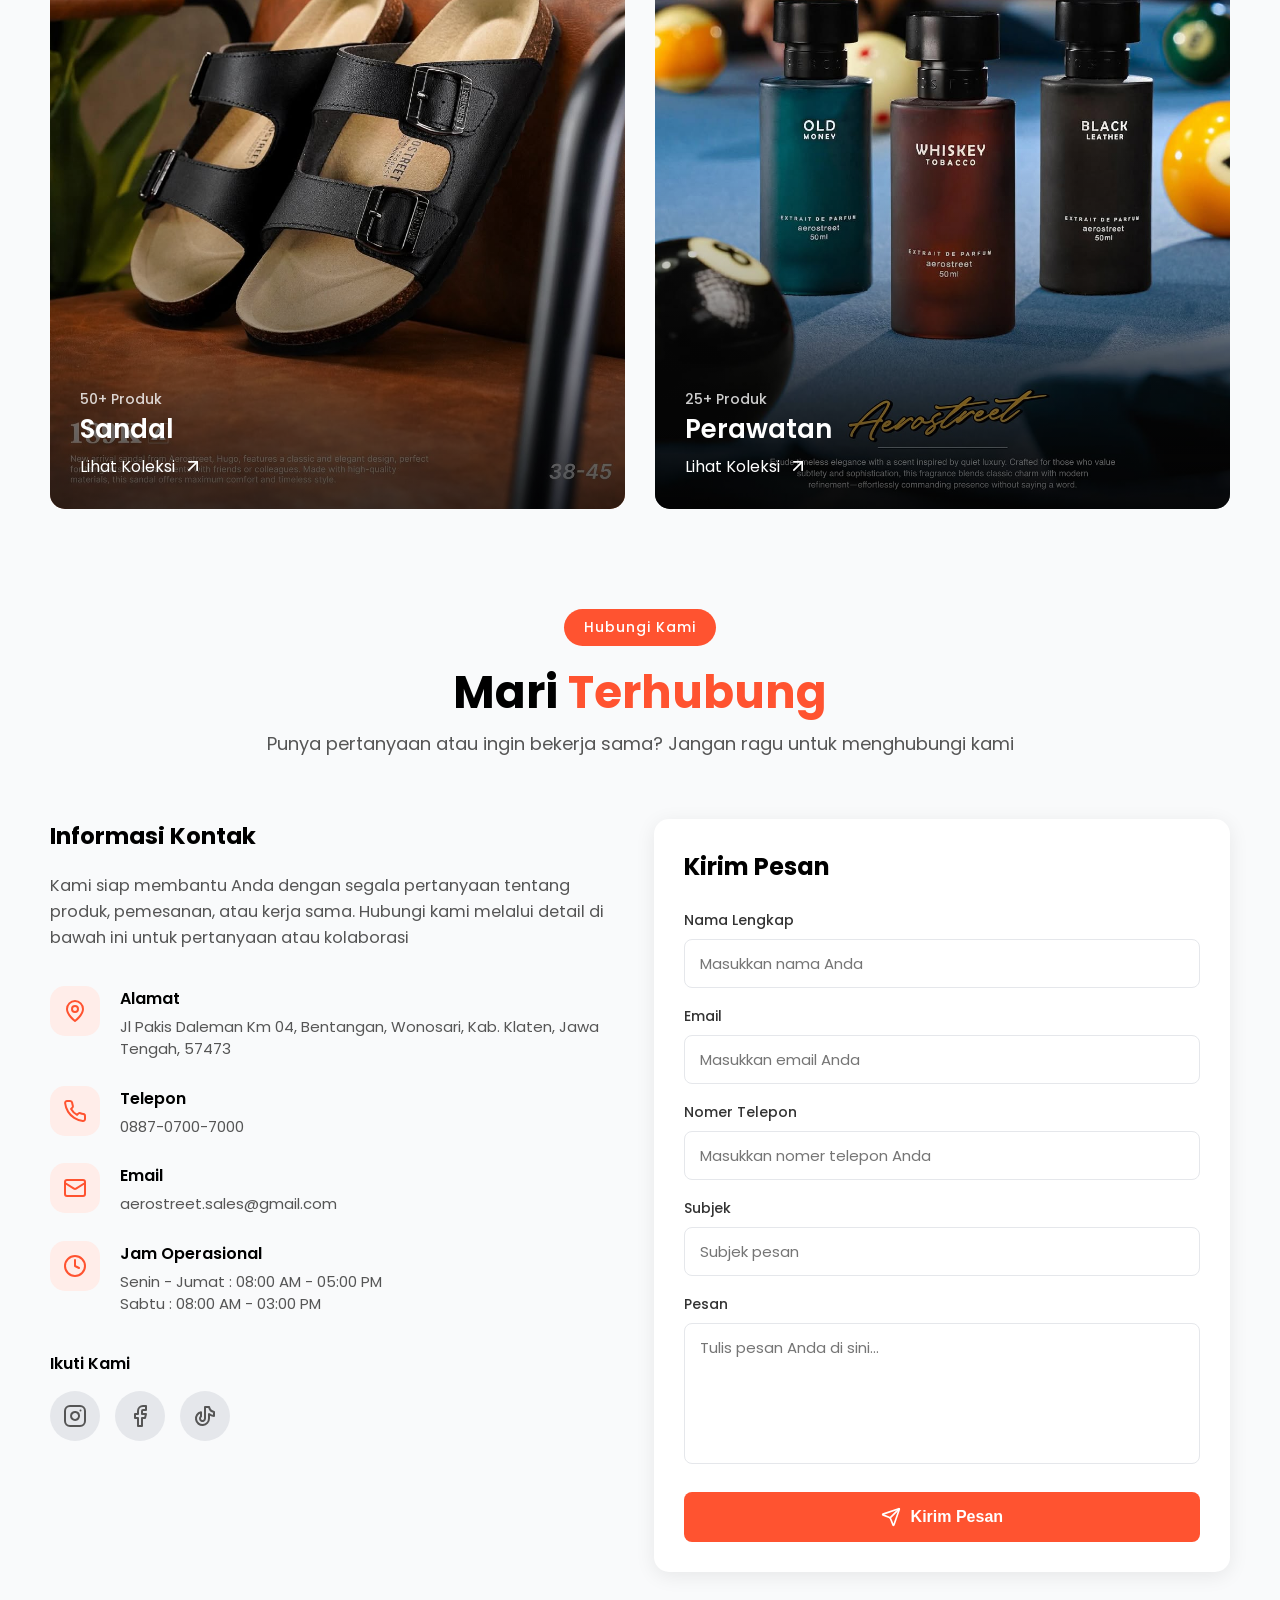
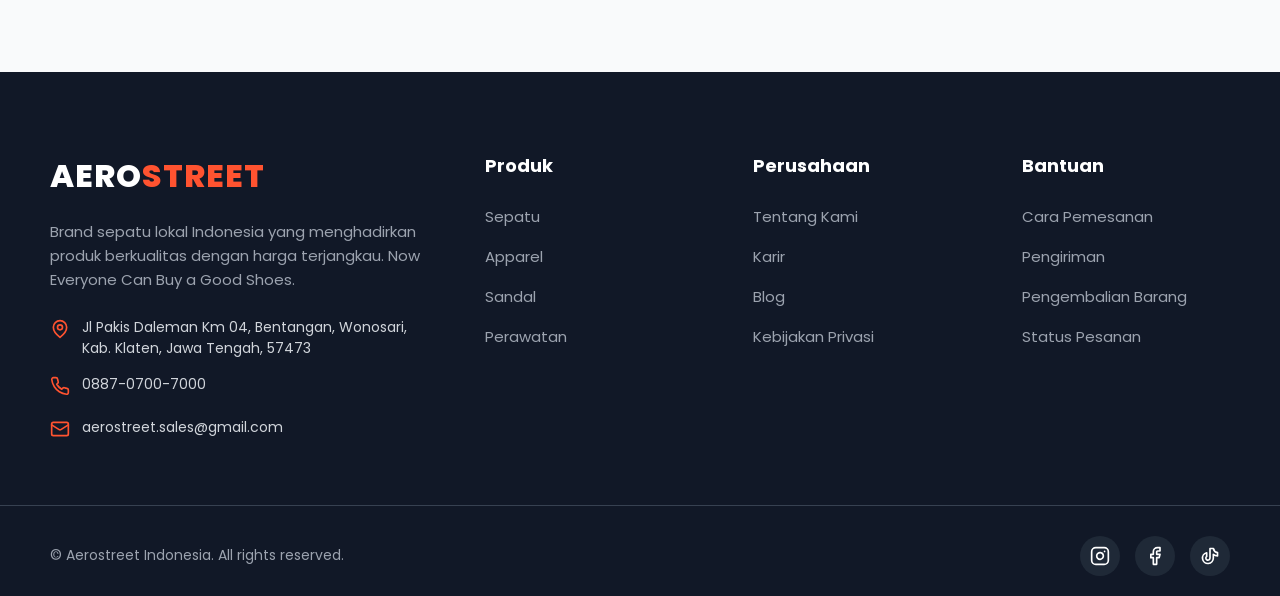
==== commit 1d7a6b7e: "Add files via upload" ====
--- a/index.html
+++ b/index.html
@@ -2,10 +2,9 @@
 <!-- https://aerostreet.co.id/official-store -->
 <!-- https://nk36lzdb4yozk.ok.kimi.link/ -->
 <!-- https://gqqcerbdkoxei.ok.kimi.link/ -->
-<!-- https://claude.ai/public/artifacts/aecf73fa-0b9b-42df-9698-00f4f63f91af -->
 
 <!DOCTYPE html>
-<html lang="en">
+<html lang="id">
 
 <head>
     <meta charset="UTF-8">
@@ -27,13 +26,14 @@
 </head>
 
 <body>
+    <!-- Header Content -->
     <header>
         <div class="Navbar-Container">
             <!-- Logo - Left side -->
             <div class="Logo">
                 <h1><span style="color: #000000;">Aero</span><span style="color: #FF5330;">street</span></h1>
             </div>
-            <!-- Navbar Menu - Center (hidden on mobile) -->
+            <!-- Navbar Menu - Center -->
             <nav class="Navbar-Menu">
                 <ul class="Menu">
                     <li><a href="#Home">Home</a></li>
@@ -74,925 +74,1128 @@
         </div>
     </header>
 
-    <!-- Home Section -->
-    <section id="Home" class="Home-Section">
-        <div class="Home-Container">
-            <!-- Home Content - Left Side (Text) -->
-            <div class="Home-Content">
-                <div class="Slogan-Container">
-                    <span class="Slogan-Circle"></span>
-                    <span class="Slogan">Now Everyone Can Buy a Good Shoes</span>
-                </div>
-                <h2 class="Home-Title">Berjalan Dengan Percaya Diri</h2>
-                <p class="Home-Description">Temukan koleksi baru Aerostreet. Dirancang untuk jalanan, dibuat untuk masa
-                    depan. Rasakan kenyamanan dan gaya yang belum pernah ada sebelumnya.</p>
-                <div class="Button-Container">
-                    <a href="#Products" class="Home-Button">
-                        Shop Now
-                        <svg xmlns="http://www.w3.org/2000/svg" fill="none" viewBox="0 0 24 24" stroke-width="1.5"
-                            stroke="currentColor" class="Home-Button-Icon">
-                            <path stroke-linecap="round" stroke-linejoin="round"
-                                d="M13.5 4.5 21 12m0 0-7.5 7.5M21 12H3" />
-                        </svg>
-                    </a>
-                    <a href="https://youtu.be/cYaL7g2M6kA?si=d7lPkG3lo03GBS34" target="_blank"
-                        class="Watch-Video-Button">
-                        <svg xmlns="http://www.w3.org/2000/svg" fill="none" viewBox="0 0 24 24" stroke-width="1.5"
-                            stroke="currentColor" class="Watch-Icon">
-                            <path stroke-linecap="round" stroke-linejoin="round"
-                                d="M5.25 5.653c0-.856.917-1.398 1.667-.986l11.54 6.347a1.125 1.125 0 0 1 0 1.972l-11.54 6.347a1.125 1.125 0 0 1-1.667-.986V5.653Z" />
-                        </svg>
-                        Watch Video
-                    </a>
-                </div>
-                <div class="Info-Box">
-                    <div class="box">
-                        <h1>10+</h1>
-                        <p>Years Experience</p>
-                    </div>
-                    <span></span>
-                    <div class="box">
-                        <h1>18K+</h1>
-                        <p>Daily Production</p>
-                    </div>
-                    <span></span>
-                    <div class="box">
-                        <h1>5M+</h1>
-                        <p>Happy Customers</p>
-                    </div>
-                </div>
-            </div>
-            <!-- Home Image - Right Side (Shoes) -->
-            <div class="Home-Image">
-                <img src="Elemen/Sepatu%20Aerostreet%20Osaka.webp" alt="Aerostreet Osaka Shoes">
-            </div>
-        </div>
-    </section>
-
-    <!-- About Section -->
-    <section id="About" class="About-Section">
-        <div class="About-Container">
-            <!-- About Image - Left Side (Muri Record Holder) -->
-            <div class="About-Image">
-                <img src="https://cdn0-production-images-kly.akamaized.net/XyiAVJN-1zxsOG_nnVFQuJSRCGA=/0x1892:2774x3455/1280x720/filters:quality(75):strip_icc()/kly-media-production/medias/5014379/original/098919800_1732092517-Aerostreet_X_Wonderful_Indonesia_Didukung_Shopee_Pecahkan_Rekor_MURI__Penjualan_Sepatu_Terbanyak_dalam_10_Menit_Secara_Daring.jpg"
-                    alt="Aerostreet Muri Record Holder">
-
-                <!-- Overlay Box 1 - Top Left -->
-                <div class="About-Overlay-Box1">
-                    <span class="Overlay-TextWrapper1">
-                        <span class="Overlay-Text-Box11">Established</span>
-                        <span class="Overlay-Text-Box22">2015</span>
-                    </span>
-                </div>
-
-                <!-- Overlay Box 2 - Bottom Right -->
-                <div class="About-Overlay-Box2">
-                    <div class="Overlay-Icon-Box">
+    <!-- Main Content -->
+    <main>
+        <!-- Home Section -->
+        <section id="Home" class="Home-Section">
+            <div class="Home-Container">
+                <!-- Home Content - Left Side (Text) -->
+                <div class="Home-Content">
+                    <div class="Slogan-Container">
+                        <span class="Slogan-Circle"></span>
+                        <span class="Slogan">Now Everyone Can Buy a Good Shoes</span>
+                    </div>
+                    <h2 class="Home-Title">Berjalan Dengan Percaya Diri</h2>
+                    <p class="Home-Description">Temukan koleksi baru Aerostreet. Dirancang untuk jalanan, dibuat untuk
+                        masa
+                        depan. Rasakan kenyamanan dan gaya yang belum pernah ada sebelumnya.</p>
+                    <div class="Button-Container">
+                        <a href="#Products" class="Home-Button">
+                            Shop Now
+                            <svg xmlns="http://www.w3.org/2000/svg" fill="none" viewBox="0 0 24 24" stroke-width="1.5"
+                                stroke="currentColor" class="Home-Button-Icon">
+                                <path stroke-linecap="round" stroke-linejoin="round"
+                                    d="M13.5 4.5 21 12m0 0-7.5 7.5M21 12H3" />
+                            </svg>
+                        </a>
+                        <a href="https://youtu.be/cYaL7g2M6kA?si=d7lPkG3lo03GBS34" target="_blank"
+                            rel="noopener noreferrer" class="Watch-Video-Button">
+                            <svg xmlns="http://www.w3.org/2000/svg" fill="none" viewBox="0 0 24 24" stroke-width="1.5"
+                                stroke="currentColor" class="Watch-Icon">
+                                <path stroke-linecap="round" stroke-linejoin="round"
+                                    d="M5.25 5.653c0-.856.917-1.398 1.667-.986l11.54 6.347a1.125 1.125 0 0 1 0 1.972l-11.54 6.347a1.125 1.125 0 0 1-1.667-.986V5.653Z" />
+                            </svg>
+                            Watch Video
+                        </a>
+                    </div>
+                    <div class="Info-Box">
+                        <div class="box">
+                            <h3>10+</h3>
+                            <p>Years Experience</p>
+                        </div>
+                        <span></span>
+                        <div class="box">
+                            <h3>18K+</h3>
+                            <p>Daily Production</p>
+                        </div>
+                        <span></span>
+                        <div class="box">
+                            <h3>5M+</h3>
+                            <p>Happy Customers</p>
+                        </div>
+                    </div>
+                </div>
+                <!-- Home Image - Right Side (Shoes) -->
+                <div class="Home-Image">
+                    <img src="Elemen/Sepatu%20Aerostreet%20Osaka.webp" alt="Aerostreet Osaka Shoes" fetchpriority="high"
+                        width="450" height="450">
+                </div>
+            </div>
+        </section>
+
+        <!-- About Section -->
+        <section id="About" class="About-Section">
+            <div class="About-Container">
+                <!-- About Image - Left Side (Muri Record Holder) -->
+                <div class="About-Image">
+                    <img loading="lazy"
+                        src="https://cdn0-production-images-kly.akamaized.net/XyiAVJN-1zxsOG_nnVFQuJSRCGA=/0x1892:2774x3455/1280x720/filters:quality(75):strip_icc()/kly-media-production/medias/5014379/original/098919800_1732092517-Aerostreet_X_Wonderful_Indonesia_Didukung_Shopee_Pecahkan_Rekor_MURI__Penjualan_Sepatu_Terbanyak_dalam_10_Menit_Secara_Daring.jpg"
+                        alt="Aerostreet Muri Record Holder">
+
+                    <!-- Overlay Box 1 - Top Left -->
+                    <div class="About-Overlay-Box1">
+                        <span class="Overlay-TextWrapper1">
+                            <span class="Overlay-Text-Box11">Established</span>
+                            <span class="Overlay-Text-Box22">2015</span>
+                        </span>
+                    </div>
+
+                    <!-- Overlay Box 2 - Bottom Right -->
+                    <div class="About-Overlay-Box2">
+                        <div class="Overlay-Icon-Box">
+                            <svg xmlns="http://www.w3.org/2000/svg" width="24" height="24" viewBox="0 0 24 24"
+                                fill="none" stroke="currentColor" stroke-width="2" stroke-linecap="round"
+                                stroke-linejoin="round">
+                                <path
+                                    d="m15.477 12.89 1.515 8.526a.5.5 0 0 1-.81.47l-3.58-2.687a1 1 0 0 0-1.197 0l-3.586 2.686a.5.5 0 0 1-.81-.469l1.514-8.526">
+                                </path>
+                                <circle cx="12" cy="8" r="6"></circle>
+                            </svg>
+                        </div>
+                        <div class="Overlay-TextWrapper2">
+                            <span class="Overlay-Text-Box33">MURI</span>
+                            <span class="Overlay-Text-Box44">Record Holder</span>
+                        </div>
+                    </div>
+                </div>
+
+                <!-- About Content - Right Side (Text) -->
+                <div class="About-Content">
+                    <h2 class="About-Title">About Aerostreet</h2>
+                    <h2 class="About-Subtitle">Membuat <span style="color: #FF5330;">Alas Kaki</span> Berkualitas Sejak
+                        2015
+                    </h2>
+                    <p class="About-Description">Aerostreet adalah merek terkemuka di industri fashion, dikenal dengan
+                        desain unik dan bahan berkualitas tinggi. Misi kami adalah menyediakan alas kaki yang bergaya
+                        dan
+                        nyaman bagi pelanggan kami yang membuat mereka merasa percaya diri dan berdaya.</p>
+                    <p class="About-Description">Lahir di Klaten, Jawa Tengah, Indonesia, kami percaya bahwa setiap
+                        orang
+                        berhak mendapatkan akses terhadap alas kaki berkualitas. Itu sebabnya kami menciptakan slogan
+                        kami :
+                        <b style="color: #000000;">"Now Everyone Can Buy a Good Shoes".</b>
+                    </p>
+
+                    <!-- Features Grid -->
+                    <div class="About-Features">
+                        <div class="Feature-Item">
+                            <div class="Feature-Icon">
+                                <svg xmlns="http://www.w3.org/2000/svg" fill="none" viewBox="0 0 24 24"
+                                    stroke-width="1.5" stroke="currentColor">
+                                    <path stroke-linecap="round" stroke-linejoin="round" d="m4.5 12.75 6 6 9-13.5" />
+                                </svg>
+                            </div>
+                            <span class="Feature-Text">Bahan Berkualitas Premium</span>
+                        </div>
+                        <div class="Feature-Item">
+                            <div class="Feature-Icon">
+                                <svg xmlns="http://www.w3.org/2000/svg" fill="none" viewBox="0 0 24 24"
+                                    stroke-width="1.5" stroke="currentColor">
+                                    <path stroke-linecap="round" stroke-linejoin="round" d="m4.5 12.75 6 6 9-13.5" />
+                                </svg>
+                            </div>
+                            <span class="Feature-Text">Harga Terjangkau</span>
+                        </div>
+                        <div class="Feature-Item">
+                            <div class="Feature-Icon">
+                                <svg xmlns="http://www.w3.org/2000/svg" fill="none" viewBox="0 0 24 24"
+                                    stroke-width="1.5" stroke="currentColor">
+                                    <path stroke-linecap="round" stroke-linejoin="round" d="m4.5 12.75 6 6 9-13.5" />
+                                </svg>
+                            </div>
+                            <span class="Feature-Text">Trend Design</span>
+                        </div>
+                        <div class="Feature-Item">
+                            <div class="Feature-Icon">
+                                <svg xmlns="http://www.w3.org/2000/svg" fill="none" viewBox="0 0 24 24"
+                                    stroke-width="1.5" stroke="currentColor">
+                                    <path stroke-linecap="round" stroke-linejoin="round" d="m4.5 12.75 6 6 9-13.5" />
+                                </svg>
+                            </div>
+                            <span class="Feature-Text">Produk Lokal Indonesia</span>
+                        </div>
+                    </div>
+                </div>
+            </div>
+
+            <!-- Stats About - Grid Layout -->
+            <div class="Stats-Container">
+                <!-- Box 1 -->
+                <div class="Stats-Box">
+                    <div class="Stats-IconWrapper">
                         <svg xmlns="http://www.w3.org/2000/svg" width="24" height="24" viewBox="0 0 24 24" fill="none"
-                            stroke="currentColor" stroke-width="2" stroke-linecap="round" stroke-linejoin="round">
+                            stroke="currentColor" stroke-width="2" stroke-linecap="round" stroke-linejoin="round"
+                            class="lucide lucide-award w-7 h-7 text-[#ff4b27] group-hover:text-white transition-colors Stats-Icon"
+                            aria-hidden="true" code-path="src/sections/About.tsx:180:17">
                             <path
                                 d="m15.477 12.89 1.515 8.526a.5.5 0 0 1-.81.47l-3.58-2.687a1 1 0 0 0-1.197 0l-3.586 2.686a.5.5 0 0 1-.81-.469l1.514-8.526">
                             </path>
                             <circle cx="12" cy="8" r="6"></circle>
                         </svg>
                     </div>
-                    <div class="Overlay-TextWrapper2">
-                        <span class="Overlay-Text-Box33">MURI</span>
-                        <span class="Overlay-Text-Box44">Record Holder</span>
-                    </div>
-                </div>
-            </div>
-
-            <!-- About Content - Right Side (Text) -->
-            <div class="About-Content">
-                <h2 class="About-Title">About Aerostreet</h2>
-                <h2 class="About-Subtitle">Membuat <span style="color: #FF5330;">Alas Kaki</span> Berkualitas Sejak 2015
-                </h2>
-                <p class="About-Description">Aerostreet adalah merek terkemuka di industri fashion, dikenal dengan
-                    desain unik dan bahan berkualitas tinggi. Misi kami adalah menyediakan alas kaki yang bergaya dan
-                    nyaman bagi pelanggan kami yang membuat mereka merasa percaya diri dan berdaya.</p>
-                <p class="About-Description">Lahir di Klaten, Jawa Tengah, Indonesia, kami percaya bahwa setiap orang
-                    berhak mendapatkan akses terhadap alas kaki berkualitas. Itu sebabnya kami menciptakan slogan kami :
-                    <b style="color: #000000;">"Now Everyone Can Buy a Good Shoes".</b>
-                </p>
-
-                <!-- Features Grid -->
-                <div class="About-Features">
-                    <div class="Feature-Item">
-                        <div class="Feature-Icon">
-                            <svg xmlns="http://www.w3.org/2000/svg" fill="none" viewBox="0 0 24 24" stroke-width="1.5"
-                                stroke="currentColor">
-                                <path stroke-linecap="round" stroke-linejoin="round" d="m4.5 12.75 6 6 9-13.5" />
-                            </svg>
-                        </div>
-                        <span class="Feature-Text">Bahan Berkualitas Premium</span>
-                    </div>
-                    <div class="Feature-Item">
-                        <div class="Feature-Icon">
-                            <svg xmlns="http://www.w3.org/2000/svg" fill="none" viewBox="0 0 24 24" stroke-width="1.5"
-                                stroke="currentColor">
-                                <path stroke-linecap="round" stroke-linejoin="round" d="m4.5 12.75 6 6 9-13.5" />
-                            </svg>
-                        </div>
-                        <span class="Feature-Text">Harga Terjangkau</span>
-                    </div>
-                    <div class="Feature-Item">
-                        <div class="Feature-Icon">
-                            <svg xmlns="http://www.w3.org/2000/svg" fill="none" viewBox="0 0 24 24" stroke-width="1.5"
-                                stroke="currentColor">
-                                <path stroke-linecap="round" stroke-linejoin="round" d="m4.5 12.75 6 6 9-13.5" />
-                            </svg>
-                        </div>
-                        <span class="Feature-Text">Trend Design</span>
-                    </div>
-                    <div class="Feature-Item">
-                        <div class="Feature-Icon">
-                            <svg xmlns="http://www.w3.org/2000/svg" fill="none" viewBox="0 0 24 24" stroke-width="1.5"
-                                stroke="currentColor">
-                                <path stroke-linecap="round" stroke-linejoin="round" d="m4.5 12.75 6 6 9-13.5" />
-                            </svg>
-                        </div>
-                        <span class="Feature-Text">Produk Lokal Indonesia</span>
-                    </div>
-                </div>
-            </div>
-        </div>
-
-        <!-- Stats About - Grid Layout -->
-        <div class="Stats-Container">
-            <!-- Box 1 -->
-            <div class="Stats-Box">
-                <div class="Stats-IconWrapper">
-                    <svg xmlns="http://www.w3.org/2000/svg" width="24" height="24" viewBox="0 0 24 24" fill="none"
-                        stroke="currentColor" stroke-width="2" stroke-linecap="round" stroke-linejoin="round"
-                        class="lucide lucide-award w-7 h-7 text-[#ff4b27] group-hover:text-white transition-colors Stats-Icon"
-                        aria-hidden="true" code-path="src/sections/About.tsx:180:17">
-                        <path
-                            d="m15.477 12.89 1.515 8.526a.5.5 0 0 1-.81.47l-3.58-2.687a1 1 0 0 0-1.197 0l-3.586 2.686a.5.5 0 0 1-.81-.469l1.514-8.526">
-                        </path>
-                        <circle cx="12" cy="8" r="6"></circle>
-                    </svg>
-                </div>
-                <span class="Stats-Number">20K</span>
-                <span class="Stats-Label">Sold In 10 Mins</span>
-            </div>
-
-            <!-- Box 2 -->
-            <div class="Stats-Box">
-                <div class="Stats-IconWrapper">
-                    <svg xmlns="http://www.w3.org/2000/svg" width="24" height="24" viewBox="0 0 24 24" fill="none"
-                        stroke="currentColor" stroke-width="2" stroke-linecap="round" stroke-linejoin="round"
-                        class="lucide lucide-store w-7 h-7 text-[#ff4b27] group-hover:text-white transition-colors Stats-Icon"
-                        aria-hidden="true" code-path="src/sections/About.tsx:180:17">
-                        <path d="M15 21v-5a1 1 0 0 0-1-1h-4a1 1 0 0 0-1 1v5"></path>
-                        <path
-                            d="M17.774 10.31a1.12 1.12 0 0 0-1.549 0 2.5 2.5 0 0 1-3.451 0 1.12 1.12 0 0 0-1.548 0 2.5 2.5 0 0 1-3.452 0 1.12 1.12 0 0 0-1.549 0 2.5 2.5 0 0 1-3.77-3.248l2.889-4.184A2 2 0 0 1 7 2h10a2 2 0 0 1 1.653.873l2.895 4.192a2.5 2.5 0 0 1-3.774 3.244">
-                        </path>
-                        <path d="M4 10.95V19a2 2 0 0 0 2 2h12a2 2 0 0 0 2-2v-8.05"></path>
-                    </svg>
-                </div>
-                <span class="Stats-Number">4,5M+</span>
-                <span class="Stats-Label">Social Followers</span>
-            </div>
-
-            <!-- Box 3 -->
-            <div class="Stats-Box">
-                <div class="Stats-IconWrapper">
-                    <svg xmlns="http://www.w3.org/2000/svg" width="28" height="28" viewBox="0 0 24 24" fill="none"
-                        stroke="currentColor" stroke-width="2" stroke-linecap="round" stroke-linejoin="round"
-                        class="Stats-Icon">
-                        <path d="M16 21v-2a4 4 0 0 0-4-4H6a4 4 0 0 0-4 4v2"></path>
-                        <path d="M16 3.128a4 4 0 0 1 0 7.744"></path>
-                        <path d="M22 21v-2a4 4 0 0 0-3-3.87"></path>
-                        <circle cx="9" cy="7" r="4"></circle>
-                    </svg>
-                </div>
-                <span class="Stats-Number">3,400+</span>
-                <span class="Stats-Label">Dedicated Employees</span>
-            </div>
-
-            <!-- Box 4 -->
-            <div class="Stats-Box">
-                <div class="Stats-IconWrapper">
-                    <svg xmlns="http://www.w3.org/2000/svg" width="24" height="24" viewBox="0 0 24 24" fill="none"
-                        stroke="currentColor" stroke-width="2" stroke-linecap="round" stroke-linejoin="round"
-                        class="lucide lucide-trending-up w-7 h-7 text-[#ff4b27] group-hover:text-white transition-colors Stats-Icon"
-                        aria-hidden="true" code-path="src/sections/About.tsx:180:17">
-                        <path d="M16 7h6v6"></path>
-                        <path d="m22 7-8.5 8.5-5-5L2 17"></path>
-                    </svg>
-                </div>
-                <span class="Stats-Number">500K+</span>
-                <span class="Stats-Label">Monthly Stock</span>
-            </div>
-        </div>
-    </section>
-
-    <!-- Products Section -->
-    <section id="Products" class="Products-Section">
-        <div class="Products-Container">
-            <div class="Products-Text-Container">
-                <span class="Products-Slogan">Koleksi Terbaru</span>
-                <h2 class="Products-Title">
-                    <span class="Title-Normal1">Produk</span>
-                    <span class="Title-Accent1">Unggulan</span>
-                </h2>
-                <p class="Products-Description">Temukan koleksi Produk Aerostreet terbaru dengan desain modern dan
-                    kualitas terbaik</p>
-            </div>
-        </div>
-
-        <!-- Slider Library Swiper js -->
-        <div class="Products-Swiper-Container">
-            <div class="swiper Products-Swiper">
-                <!-- Additional required wrapper -->
-                <div class="swiper-wrapper">
-                    <!-- Slides - Product Cards -->
-                    <div class="swiper-slide">
-                        <div class="Product-Card">
-                            <div class="Product-Image">
-                                <img src="Elemen/Sepatu/Sepatu%20Denim%20Caknan%20Putih%20Biru.jpeg"
-                                    alt="Aerostreet Classic 2.0">
-                            </div>
-                            <div class="Product-Info">
-                                <span class="Product-Category">Sepatu</span>
-                                <h3 class="Product-Name">Sepatu Denim Caknan Putih Hitam</h3>
-                                <div class="Product-Rating">
-                                    <svg xmlns="http://www.w3.org/2000/svg" width="24" height="24" viewBox="0 0 24 24"
-                                        fill="none" stroke="currentColor" stroke-width="2" stroke-linecap="round"
-                                        stroke-linejoin="round" class="Rating-Icon">
-                                        <path
-                                            d="M11.525 2.295a.53.53 0 0 1 .95 0l2.31 4.679a2.123 2.123 0 0 0 1.595 1.16l5.166.756a.53.53 0 0 1 .294.904l-3.736 3.638a2.123 2.123 0 0 0-.611 1.878l.882 5.14a.53.53 0 0 1-.771.56l-4.618-2.428a2.122 2.122 0 0 0-1.973 0L6.396 21.01a.53.53 0 0 1-.77-.56l.881-5.139a2.122 2.122 0 0 0-.611-1.879L2.16 9.795a.53.53 0 0 1 .294-.906l5.165-.755a2.122 2.122 0 0 0 1.597-1.16z">
-                                        </path>
-                                    </svg>
-                                    <span class="Rating-Number">4.9</span>
-                                    <!-- Garis Vertikal -->
-                                    <span class="Rating-Separator"></span>
-                                    <span class="Rating-Sold">Terjual 1rb+</span>
-                                </div>
-                                <div class="Product-Price">
-                                    <span class="Price-Final">Rp 219.900</span>
-                                    <span class="Price-Original">Rp 439.800</span>
-                                </div>
-                                <button class="truck-button">
-                                    <span class="default" style="display: inline-flex; align-items: center; gap: 8px;">
-                                        <svg xmlns="http://www.w3.org/2000/svg" width="15" height="15"
+                    <span class="Stats-Number">20K</span>
+                    <span class="Stats-Label">Sold In 10 Mins</span>
+                </div>
+
+                <!-- Box 2 -->
+                <div class="Stats-Box">
+                    <div class="Stats-IconWrapper">
+                        <svg xmlns="http://www.w3.org/2000/svg" width="24" height="24" viewBox="0 0 24 24" fill="none"
+                            stroke="currentColor" stroke-width="2" stroke-linecap="round" stroke-linejoin="round"
+                            class="lucide lucide-store w-7 h-7 text-[#ff4b27] group-hover:text-white transition-colors Stats-Icon"
+                            aria-hidden="true" code-path="src/sections/About.tsx:180:17">
+                            <path d="M15 21v-5a1 1 0 0 0-1-1h-4a1 1 0 0 0-1 1v5"></path>
+                            <path
+                                d="M17.774 10.31a1.12 1.12 0 0 0-1.549 0 2.5 2.5 0 0 1-3.451 0 1.12 1.12 0 0 0-1.548 0 2.5 2.5 0 0 1-3.452 0 1.12 1.12 0 0 0-1.549 0 2.5 2.5 0 0 1-3.77-3.248l2.889-4.184A2 2 0 0 1 7 2h10a2 2 0 0 1 1.653.873l2.895 4.192a2.5 2.5 0 0 1-3.774 3.244">
+                            </path>
+                            <path d="M4 10.95V19a2 2 0 0 0 2 2h12a2 2 0 0 0 2-2v-8.05"></path>
+                        </svg>
+                    </div>
+                    <span class="Stats-Number">4,5M+</span>
+                    <span class="Stats-Label">Social Followers</span>
+                </div>
+
+                <!-- Box 3 -->
+                <div class="Stats-Box">
+                    <div class="Stats-IconWrapper">
+                        <svg xmlns="http://www.w3.org/2000/svg" width="28" height="28" viewBox="0 0 24 24" fill="none"
+                            stroke="currentColor" stroke-width="2" stroke-linecap="round" stroke-linejoin="round"
+                            class="Stats-Icon">
+                            <path d="M16 21v-2a4 4 0 0 0-4-4H6a4 4 0 0 0-4 4v2"></path>
+                            <path d="M16 3.128a4 4 0 0 1 0 7.744"></path>
+                            <path d="M22 21v-2a4 4 0 0 0-3-3.87"></path>
+                            <circle cx="9" cy="7" r="4"></circle>
+                        </svg>
+                    </div>
+                    <span class="Stats-Number">3,400+</span>
+                    <span class="Stats-Label">Dedicated Employees</span>
+                </div>
+
+                <!-- Box 4 -->
+                <div class="Stats-Box">
+                    <div class="Stats-IconWrapper">
+                        <svg xmlns="http://www.w3.org/2000/svg" width="24" height="24" viewBox="0 0 24 24" fill="none"
+                            stroke="currentColor" stroke-width="2" stroke-linecap="round" stroke-linejoin="round"
+                            class="lucide lucide-trending-up w-7 h-7 text-[#ff4b27] group-hover:text-white transition-colors Stats-Icon"
+                            aria-hidden="true" code-path="src/sections/About.tsx:180:17">
+                            <path d="M16 7h6v6"></path>
+                            <path d="m22 7-8.5 8.5-5-5L2 17"></path>
+                        </svg>
+                    </div>
+                    <span class="Stats-Number">500K+</span>
+                    <span class="Stats-Label">Monthly Stock</span>
+                </div>
+            </div>
+        </section>
+
+        <!-- Products Section -->
+        <section id="Products" class="Products-Section">
+            <div class="Products-Container">
+                <div class="Products-Text-Container">
+                    <span class="Products-Slogan">Koleksi Terbaru</span>
+                    <h2 class="Products-Title">
+                        <span class="Title-Normal1">Produk</span>
+                        <span class="Title-Accent1">Unggulan</span>
+                    </h2>
+                    <p class="Products-Description">Temukan koleksi Produk Aerostreet terbaru dengan desain modern dan
+                        kualitas terbaik</p>
+                </div>
+            </div>
+
+            <!-- Slider Library Swiper js -->
+            <div class="Products-Swiper-Container">
+                <div class="swiper Products-Swiper">
+                    <!-- Additional required wrapper -->
+                    <div class="swiper-wrapper">
+                        <!-- Slides - Product Cards -->
+                        <div class="swiper-slide">
+                            <div class="Product-Card">
+                                <div class="Product-Image">
+                                    <img loading="lazy" src="Elemen/Sepatu/Sepatu%20Denim%20Caknan%20Putih%20Biru.jpeg"
+                                        alt="Sepatu Denim Caknan Putih Hitam">
+                                </div>
+                                <div class="Product-Info">
+                                    <span class="Product-Category">Sepatu</span>
+                                    <h3 class="Product-Name">Denim Caknan Putih Hitam</h3>
+                                    <div class="Product-Rating">
+                                        <svg xmlns="http://www.w3.org/2000/svg" width="24" height="24"
                                             viewBox="0 0 24 24" fill="none" stroke="currentColor" stroke-width="2"
-                                            stroke-linecap="round" stroke-linejoin="round"
-                                            class="lucide lucide-shopping-cart w-5 h-5 transition-transform group-hover:scale-110"
-                                            aria-hidden="true">
-                                            <circle cx="8" cy="21" r="1"></circle>
-                                            <circle cx="19" cy="21" r="1"></circle>
+                                            stroke-linecap="round" stroke-linejoin="round" class="Rating-Icon">
                                             <path
-                                                d="M2.05 2.05h2l2.66 12.42a2 2 0 0 0 2 1.58h9.78a2 2 0 0 0 1.95-1.57l1.65-7.43H5.12">
+                                                d="M11.525 2.295a.53.53 0 0 1 .95 0l2.31 4.679a2.123 2.123 0 0 0 1.595 1.16l5.166.756a.53.53 0 0 1 .294.904l-3.736 3.638a2.123 2.123 0 0 0-.611 1.878l.882 5.14a.53.53 0 0 1-.771.56l-4.618-2.428a2.122 2.122 0 0 0-1.973 0L6.396 21.01a.53.53 0 0 1-.77-.56l.881-5.139a2.122 2.122 0 0 0-.611-1.879L2.16 9.795a.53.53 0 0 1 .294-.906l5.165-.755a2.122 2.122 0 0 0 1.597-1.16z">
                                             </path>
                                         </svg>
-                                        <span>Add to Cart</span>
-                                    </span>
-                                    <div class="truck">
-                                        <div class="wheel"></div>
-                                        <div class="back"></div>
-                                        <div class="front"></div>
-                                        <div class="box"></div>
-                                    </div>
-                                </button>
-                            </div>
-                        </div>
-                    </div>
-                    <div class="swiper-slide">
-                        <div class="Product-Card">
-                            <div class="Product-Image">
-                                <img src="Elemen/Pakaian%20Pria%20dan%20Wanita/T%20Shirt%20Boxy%20With%20Muse%20Ivory.jpeg"
-                                    alt="Aerostreet Osaka">
-                            </div>
-                            <div class="Product-Info">
-                                <span class="Product-Category">Pakaian Pria & Wanita</span>
-                                <h3 class="Product-Name">T Shirt Boxy With Muse Ivory</h3>
-                                <div class="Product-Rating">
-                                    <svg xmlns="http://www.w3.org/2000/svg" width="24" height="24" viewBox="0 0 24 24"
-                                        fill="none" stroke="currentColor" stroke-width="2" stroke-linecap="round"
-                                        stroke-linejoin="round" class="Rating-Icon">
-                                        <path
-                                            d="M11.525 2.295a.53.53 0 0 1 .95 0l2.31 4.679a2.123 2.123 0 0 0 1.595 1.16l5.166.756a.53.53 0 0 1 .294.904l-3.736 3.638a2.123 2.123 0 0 0-.611 1.878l.882 5.14a.53.53 0 0 1-.771.56l-4.618-2.428a2.122 2.122 0 0 0-1.973 0L6.396 21.01a.53.53 0 0 1-.77-.56l.881-5.139a2.122 2.122 0 0 0-.611-1.879L2.16 9.795a.53.53 0 0 1 .294-.906l5.165-.755a2.122 2.122 0 0 0 1.597-1.16z">
-                                        </path>
-                                    </svg>
-                                    <span class="Rating-Number">4.8</span>
-                                    <!-- Garis Vertikal -->
-                                    <span class="Rating-Separator"></span>
-                                    <span class="Rating-Sold">Terjual 8rb+</span>
-                                </div>
-                                <div class="Product-Price">
-                                    <span class="Price-Final">Rp 189.000</span>
-                                    <span class="Price-Original">Rp 359.800</span>
-                                </div>
-                                <button class="truck-button">
-                                    <span class="default" style="display: inline-flex; align-items: center; gap: 8px;">
-                                        <svg xmlns="http://www.w3.org/2000/svg" width="15" height="15"
+                                        <span class="Rating-Number">4.9</span>
+                                        <!-- Garis Vertikal -->
+                                        <span class="Rating-Separator"></span>
+                                        <span class="Rating-Sold">Terjual 3.1K+</span>
+                                    </div>
+                                    <div class="Product-Price">
+                                        <span class="Price-Final">Rp 219.900</span>
+                                        <span class="Price-Original">Rp 439.800</span>
+                                    </div>
+                                    <button class="truck-button">
+                                        <span class="default"
+                                            style="display: inline-flex; align-items: center; gap: 8px;">
+                                            <svg xmlns="http://www.w3.org/2000/svg" width="15" height="15"
+                                                viewBox="0 0 24 24" fill="none" stroke="currentColor" stroke-width="2"
+                                                stroke-linecap="round" stroke-linejoin="round"
+                                                class="lucide lucide-shopping-cart w-5 h-5 transition-transform group-hover:scale-110"
+                                                aria-hidden="true">
+                                                <circle cx="8" cy="21" r="1"></circle>
+                                                <circle cx="19" cy="21" r="1"></circle>
+                                                <path
+                                                    d="M2.05 2.05h2l2.66 12.42a2 2 0 0 0 2 1.58h9.78a2 2 0 0 0 1.95-1.57l1.65-7.43H5.12">
+                                                </path>
+                                            </svg>
+                                            <span>Add to Cart</span>
+                                        </span>
+                                        <div class="truck">
+                                            <div class="wheel"></div>
+                                            <div class="back"></div>
+                                            <div class="front"></div>
+                                            <div class="box"></div>
+                                        </div>
+                                    </button>
+                                </div>
+                            </div>
+                        </div>
+                        <div class="swiper-slide">
+                            <div class="Product-Card">
+                                <div class="Product-Image">
+                                    <img loading="lazy"
+                                        src="Elemen/Pakaian%20Pria%20dan%20Wanita/T%20Shirt%20Boxy%20With%20Muse%20Ivory.jpeg"
+                                        alt="T Shirt Boxy With Muse Ivory">
+                                </div>
+                                <div class="Product-Info">
+                                    <span class="Product-Category">Apparel</span>
+                                    <h3 class="Product-Name">T Shirt Boxy With Muse Ivory</h3>
+                                    <div class="Product-Rating">
+                                        <svg xmlns="http://www.w3.org/2000/svg" width="24" height="24"
                                             viewBox="0 0 24 24" fill="none" stroke="currentColor" stroke-width="2"
-                                            stroke-linecap="round" stroke-linejoin="round"
-                                            class="lucide lucide-shopping-cart w-5 h-5 transition-transform group-hover:scale-110"
-                                            aria-hidden="true">
-                                            <circle cx="8" cy="21" r="1"></circle>
-                                            <circle cx="19" cy="21" r="1"></circle>
+                                            stroke-linecap="round" stroke-linejoin="round" class="Rating-Icon">
                                             <path
-                                                d="M2.05 2.05h2l2.66 12.42a2 2 0 0 0 2 1.58h9.78a2 2 0 0 0 1.95-1.57l1.65-7.43H5.12">
+                                                d="M11.525 2.295a.53.53 0 0 1 .95 0l2.31 4.679a2.123 2.123 0 0 0 1.595 1.16l5.166.756a.53.53 0 0 1 .294.904l-3.736 3.638a2.123 2.123 0 0 0-.611 1.878l.882 5.14a.53.53 0 0 1-.771.56l-4.618-2.428a2.122 2.122 0 0 0-1.973 0L6.396 21.01a.53.53 0 0 1-.77-.56l.881-5.139a2.122 2.122 0 0 0-.611-1.879L2.16 9.795a.53.53 0 0 1 .294-.906l5.165-.755a2.122 2.122 0 0 0 1.597-1.16z">
                                             </path>
                                         </svg>
-                                        <span>Add to Cart</span>
-                                    </span>
-                                    <div class="truck">
-                                        <div class="wheel"></div>
-                                        <div class="back"></div>
-                                        <div class="front"></div>
-                                        <div class="box"></div>
-                                    </div>
-                                </button>
-                            </div>
-                        </div>
-                    </div>
-                    <div class="swiper-slide">
-                        <div class="Product-Card">
-                            <div class="Product-Image">
-                                <img src="Elemen/Sandal/Sandal%20Hugo%20Kream%20Muda%20Hitam.jpeg"
-                                    alt="Aerostreet Osaka">
-                            </div>
-                            <div class="Product-Info">
-                                <span class="Product-Category">Sandal</span>
-                                <h3 class="Product-Name">Sandal Hugo Kream Muda Hitam</h3>
-                                <div class="Product-Rating">
-                                    <svg xmlns="http://www.w3.org/2000/svg" width="24" height="24" viewBox="0 0 24 24"
-                                        fill="none" stroke="currentColor" stroke-width="2" stroke-linecap="round"
-                                        stroke-linejoin="round" class="Rating-Icon">
-                                        <path
-                                            d="M11.525 2.295a.53.53 0 0 1 .95 0l2.31 4.679a2.123 2.123 0 0 0 1.595 1.16l5.166.756a.53.53 0 0 1 .294.904l-3.736 3.638a2.123 2.123 0 0 0-.611 1.878l.882 5.14a.53.53 0 0 1-.771.56l-4.618-2.428a2.122 2.122 0 0 0-1.973 0L6.396 21.01a.53.53 0 0 1-.77-.56l.881-5.139a2.122 2.122 0 0 0-.611-1.879L2.16 9.795a.53.53 0 0 1 .294-.906l5.165-.755a2.122 2.122 0 0 0 1.597-1.16z">
-                                        </path>
-                                    </svg>
-                                    <span class="Rating-Number">4.8</span>
-                                    <!-- Garis Vertikal -->
-                                    <span class="Rating-Separator"></span>
-                                    <span class="Rating-Sold">Terjual 8rb+</span>
-                                </div>
-                                <div class="Product-Price">
-                                    <span class="Price-Final">Rp 189.900</span>
-                                    <span class="Price-Original">Rp 379.800</span>
-                                </div>
-                                <button class="truck-button">
-                                    <span class="default" style="display: inline-flex; align-items: center; gap: 8px;">
-                                        <svg xmlns="http://www.w3.org/2000/svg" width="15" height="15"
+                                        <span class="Rating-Number">4.9</span>
+                                        <!-- Garis Vertikal -->
+                                        <span class="Rating-Separator"></span>
+                                        <span class="Rating-Sold">Terjual 2,7K+</span>
+                                    </div>
+                                    <div class="Product-Price">
+                                        <span class="Price-Final">Rp 89.900</span>
+                                        <span class="Price-Original">Rp 179.800</span>
+                                    </div>
+                                    <button class="truck-button">
+                                        <span class="default"
+                                            style="display: inline-flex; align-items: center; gap: 8px;">
+                                            <svg xmlns="http://www.w3.org/2000/svg" width="15" height="15"
+                                                viewBox="0 0 24 24" fill="none" stroke="currentColor" stroke-width="2"
+                                                stroke-linecap="round" stroke-linejoin="round"
+                                                class="lucide lucide-shopping-cart w-5 h-5 transition-transform group-hover:scale-110"
+                                                aria-hidden="true">
+                                                <circle cx="8" cy="21" r="1"></circle>
+                                                <circle cx="19" cy="21" r="1"></circle>
+                                                <path
+                                                    d="M2.05 2.05h2l2.66 12.42a2 2 0 0 0 2 1.58h9.78a2 2 0 0 0 1.95-1.57l1.65-7.43H5.12">
+                                                </path>
+                                            </svg>
+                                            <span>Add to Cart</span>
+                                        </span>
+                                        <div class="truck">
+                                            <div class="wheel"></div>
+                                            <div class="back"></div>
+                                            <div class="front"></div>
+                                            <div class="box"></div>
+                                        </div>
+                                    </button>
+                                </div>
+                            </div>
+                        </div>
+                        <div class="swiper-slide">
+                            <div class="Product-Card">
+                                <div class="Product-Image">
+                                    <img loading="lazy" src="Elemen/Sandal/Sandal%20Hugo%20Kream%20Muda%20Hitam.jpeg"
+                                        alt="Sandal Hugo Kream Muda Hitam">
+                                </div>
+                                <div class="Product-Info">
+                                    <span class="Product-Category">Sandal</span>
+                                    <h3 class="Product-Name">Hugo Kream Muda Hitam</h3>
+                                    <div class="Product-Rating">
+                                        <svg xmlns="http://www.w3.org/2000/svg" width="24" height="24"
                                             viewBox="0 0 24 24" fill="none" stroke="currentColor" stroke-width="2"
-                                            stroke-linecap="round" stroke-linejoin="round"
-                                            class="lucide lucide-shopping-cart w-5 h-5 transition-transform group-hover:scale-110"
-                                            aria-hidden="true">
-                                            <circle cx="8" cy="21" r="1"></circle>
-                                            <circle cx="19" cy="21" r="1"></circle>
+                                            stroke-linecap="round" stroke-linejoin="round" class="Rating-Icon">
                                             <path
-                                                d="M2.05 2.05h2l2.66 12.42a2 2 0 0 0 2 1.58h9.78a2 2 0 0 0 1.95-1.57l1.65-7.43H5.12">
+                                                d="M11.525 2.295a.53.53 0 0 1 .95 0l2.31 4.679a2.123 2.123 0 0 0 1.595 1.16l5.166.756a.53.53 0 0 1 .294.904l-3.736 3.638a2.123 2.123 0 0 0-.611 1.878l.882 5.14a.53.53 0 0 1-.771.56l-4.618-2.428a2.122 2.122 0 0 0-1.973 0L6.396 21.01a.53.53 0 0 1-.77-.56l.881-5.139a2.122 2.122 0 0 0-.611-1.879L2.16 9.795a.53.53 0 0 1 .294-.906l5.165-.755a2.122 2.122 0 0 0 1.597-1.16z">
                                             </path>
                                         </svg>
-                                        <span>Add to Cart</span>
-                                    </span>
-                                    <div class="truck">
-                                        <div class="wheel"></div>
-                                        <div class="back"></div>
-                                        <div class="front"></div>
-                                        <div class="box"></div>
-                                    </div>
-                                </button>
-                            </div>
-                        </div>
-                    </div>
-                    <div class="swiper-slide">
-                        <div class="Product-Card">
-                            <div class="Product-Image">
-                                <img src="Elemen/Aksesoris%20&%20Produk%20Perawatan/Aerostreet%20Parfum%20Manly.jpeg"
-                                    alt="Aerostreet Osaka">
-                            </div>
-                            <div class="Product-Info">
-                                <span class="Product-Category">Aksesoris & Produk Perawatan</span>
-                                <h3 class="Product-Name">Aerostreet Parfum Manly</h3>
-                                <div class="Product-Rating">
-                                    <svg xmlns="http://www.w3.org/2000/svg" width="24" height="24" viewBox="0 0 24 24"
-                                        fill="none" stroke="currentColor" stroke-width="2" stroke-linecap="round"
-                                        stroke-linejoin="round" class="Rating-Icon">
-                                        <path
-                                            d="M11.525 2.295a.53.53 0 0 1 .95 0l2.31 4.679a2.123 2.123 0 0 0 1.595 1.16l5.166.756a.53.53 0 0 1 .294.904l-3.736 3.638a2.123 2.123 0 0 0-.611 1.878l.882 5.14a.53.53 0 0 1-.771.56l-4.618-2.428a2.122 2.122 0 0 0-1.973 0L6.396 21.01a.53.53 0 0 1-.77-.56l.881-5.139a2.122 2.122 0 0 0-.611-1.879L2.16 9.795a.53.53 0 0 1 .294-.906l5.165-.755a2.122 2.122 0 0 0 1.597-1.16z">
-                                        </path>
-                                    </svg>
-                                    <span class="Rating-Number">4.8</span>
-                                    <!-- Garis Vertikal -->
-                                    <span class="Rating-Separator"></span>
-                                    <span class="Rating-Sold">Terjual 8rb+</span>
-                                </div>
-                                <div class="Product-Price">
-                                    <span class="Price-Final">Rp 29.900</span>
-                                </div>
-                                <button class="truck-button">
-                                    <span class="default" style="display: inline-flex; align-items: center; gap: 8px;">
-                                        <svg xmlns="http://www.w3.org/2000/svg" width="15" height="15"
+                                        <span class="Rating-Number">4.8</span>
+                                        <!-- Garis Vertikal -->
+                                        <span class="Rating-Separator"></span>
+                                        <span class="Rating-Sold">Terjual 5,1K+</span>
+                                    </div>
+                                    <div class="Product-Price">
+                                        <span class="Price-Final">Rp 189.900</span>
+                                        <span class="Price-Original">Rp 379.800</span>
+                                    </div>
+                                    <button class="truck-button">
+                                        <span class="default"
+                                            style="display: inline-flex; align-items: center; gap: 8px;">
+                                            <svg xmlns="http://www.w3.org/2000/svg" width="15" height="15"
+                                                viewBox="0 0 24 24" fill="none" stroke="currentColor" stroke-width="2"
+                                                stroke-linecap="round" stroke-linejoin="round"
+                                                class="lucide lucide-shopping-cart w-5 h-5 transition-transform group-hover:scale-110"
+                                                aria-hidden="true">
+                                                <circle cx="8" cy="21" r="1"></circle>
+                                                <circle cx="19" cy="21" r="1"></circle>
+                                                <path
+                                                    d="M2.05 2.05h2l2.66 12.42a2 2 0 0 0 2 1.58h9.78a2 2 0 0 0 1.95-1.57l1.65-7.43H5.12">
+                                                </path>
+                                            </svg>
+                                            <span>Add to Cart</span>
+                                        </span>
+                                        <div class="truck">
+                                            <div class="wheel"></div>
+                                            <div class="back"></div>
+                                            <div class="front"></div>
+                                            <div class="box"></div>
+                                        </div>
+                                    </button>
+                                </div>
+                            </div>
+                        </div>
+                        <div class="swiper-slide">
+                            <div class="Product-Card">
+                                <div class="Product-Image">
+                                    <img loading="lazy"
+                                        src="Elemen/Aksesoris%20&%20Produk%20Perawatan/Aerostreet%20Parfum%20Manly.jpeg"
+                                        alt="Aerostreet Parfum Manly">
+                                </div>
+                                <div class="Product-Info">
+                                    <span class="Product-Category">Perawatan</span>
+                                    <h3 class="Product-Name">Aerostreet Parfum Manly</h3>
+                                    <div class="Product-Rating">
+                                        <svg xmlns="http://www.w3.org/2000/svg" width="24" height="24"
                                             viewBox="0 0 24 24" fill="none" stroke="currentColor" stroke-width="2"
-                                            stroke-linecap="round" stroke-linejoin="round"
-                                            class="lucide lucide-shopping-cart w-5 h-5 transition-transform group-hover:scale-110"
-                                            aria-hidden="true">
-                                            <circle cx="8" cy="21" r="1"></circle>
-                                            <circle cx="19" cy="21" r="1"></circle>
+                                            stroke-linecap="round" stroke-linejoin="round" class="Rating-Icon">
                                             <path
-                                                d="M2.05 2.05h2l2.66 12.42a2 2 0 0 0 2 1.58h9.78a2 2 0 0 0 1.95-1.57l1.65-7.43H5.12">
+                                                d="M11.525 2.295a.53.53 0 0 1 .95 0l2.31 4.679a2.123 2.123 0 0 0 1.595 1.16l5.166.756a.53.53 0 0 1 .294.904l-3.736 3.638a2.123 2.123 0 0 0-.611 1.878l.882 5.14a.53.53 0 0 1-.771.56l-4.618-2.428a2.122 2.122 0 0 0-1.973 0L6.396 21.01a.53.53 0 0 1-.77-.56l.881-5.139a2.122 2.122 0 0 0-.611-1.879L2.16 9.795a.53.53 0 0 1 .294-.906l5.165-.755a2.122 2.122 0 0 0 1.597-1.16z">
                                             </path>
                                         </svg>
-                                        <span>Add to Cart</span>
-                                    </span>
-                                    <div class="truck">
-                                        <div class="wheel"></div>
-                                        <div class="back"></div>
-                                        <div class="front"></div>
-                                        <div class="box"></div>
-                                    </div>
-                                </button>
-                            </div>
-                        </div>
-                    </div>
-                    <div class="swiper-slide">
-                        <div class="Product-Card">
-                            <div class="Product-Image">
-                                <img src="Elemen/Sepatu/Sepatu%20Orlando%20Krem%20Army%20Abu.jpeg"
-                                    alt="Aerostreet Osaka">
-                            </div>
-                            <div class="Product-Info">
-                                <span class="Product-Category">Sepatu</span>
-                                <h3 class="Product-Name">Sepatu Orlando Krem Army Abu</h3>
-                                <div class="Product-Rating">
-                                    <svg xmlns="http://www.w3.org/2000/svg" width="24" height="24" viewBox="0 0 24 24"
-                                        fill="none" stroke="currentColor" stroke-width="2" stroke-linecap="round"
-                                        stroke-linejoin="round" class="Rating-Icon">
-                                        <path
-                                            d="M11.525 2.295a.53.53 0 0 1 .95 0l2.31 4.679a2.123 2.123 0 0 0 1.595 1.16l5.166.756a.53.53 0 0 1 .294.904l-3.736 3.638a2.123 2.123 0 0 0-.611 1.878l.882 5.14a.53.53 0 0 1-.771.56l-4.618-2.428a2.122 2.122 0 0 0-1.973 0L6.396 21.01a.53.53 0 0 1-.77-.56l.881-5.139a2.122 2.122 0 0 0-.611-1.879L2.16 9.795a.53.53 0 0 1 .294-.906l5.165-.755a2.122 2.122 0 0 0 1.597-1.16z">
-                                        </path>
-                                    </svg>
-                                    <span class="Rating-Number">4.8</span>
-                                    <!-- Garis Vertikal -->
-                                    <span class="Rating-Separator"></span>
-                                    <span class="Rating-Sold">Terjual 8rb+</span>
-                                </div>
-                                <div class="Product-Price">
-                                    <span class="Price-Final">Rp 189.000</span>
-                                    <span class="Price-Original">Rp 359.800</span>
-                                </div>
-                                <button class="truck-button">
-                                    <span class="default" style="display: inline-flex; align-items: center; gap: 8px;">
-                                        <svg xmlns="http://www.w3.org/2000/svg" width="15" height="15"
+                                        <span class="Rating-Number">4.9</span>
+                                        <!-- Garis Vertikal -->
+                                        <span class="Rating-Separator"></span>
+                                        <span class="Rating-Sold">Terjual 1.7K+</span>
+                                    </div>
+                                    <div class="Product-Price">
+                                        <span class="Price-Final">Rp 119.900</span>
+                                    </div>
+                                    <button class="truck-button">
+                                        <span class="default"
+                                            style="display: inline-flex; align-items: center; gap: 8px;">
+                                            <svg xmlns="http://www.w3.org/2000/svg" width="15" height="15"
+                                                viewBox="0 0 24 24" fill="none" stroke="currentColor" stroke-width="2"
+                                                stroke-linecap="round" stroke-linejoin="round"
+                                                class="lucide lucide-shopping-cart w-5 h-5 transition-transform group-hover:scale-110"
+                                                aria-hidden="true">
+                                                <circle cx="8" cy="21" r="1"></circle>
+                                                <circle cx="19" cy="21" r="1"></circle>
+                                                <path
+                                                    d="M2.05 2.05h2l2.66 12.42a2 2 0 0 0 2 1.58h9.78a2 2 0 0 0 1.95-1.57l1.65-7.43H5.12">
+                                                </path>
+                                            </svg>
+                                            <span>Add to Cart</span>
+                                        </span>
+                                        <div class="truck">
+                                            <div class="wheel"></div>
+                                            <div class="back"></div>
+                                            <div class="front"></div>
+                                            <div class="box"></div>
+                                        </div>
+                                    </button>
+                                </div>
+                            </div>
+                        </div>
+                        <div class="swiper-slide">
+                            <div class="Product-Card">
+                                <div class="Product-Image">
+                                    <img loading="lazy" src="Elemen/Sepatu/Sepatu%20Orlando%20Krem%20Army%20Abu.jpeg"
+                                        alt="Sepatu Orlando Krem Army Abu">
+                                </div>
+                                <div class="Product-Info">
+                                    <span class="Product-Category">Sepatu</span>
+                                    <h3 class="Product-Name">Orlando Krem Army Abu</h3>
+                                    <div class="Product-Rating">
+                                        <svg xmlns="http://www.w3.org/2000/svg" width="24" height="24"
                                             viewBox="0 0 24 24" fill="none" stroke="currentColor" stroke-width="2"
-                                            stroke-linecap="round" stroke-linejoin="round"
-                                            class="lucide lucide-shopping-cart w-5 h-5 transition-transform group-hover:scale-110"
-                                            aria-hidden="true">
-                                            <circle cx="8" cy="21" r="1"></circle>
-                                            <circle cx="19" cy="21" r="1"></circle>
+                                            stroke-linecap="round" stroke-linejoin="round" class="Rating-Icon">
                                             <path
-                                                d="M2.05 2.05h2l2.66 12.42a2 2 0 0 0 2 1.58h9.78a2 2 0 0 0 1.95-1.57l1.65-7.43H5.12">
+                                                d="M11.525 2.295a.53.53 0 0 1 .95 0l2.31 4.679a2.123 2.123 0 0 0 1.595 1.16l5.166.756a.53.53 0 0 1 .294.904l-3.736 3.638a2.123 2.123 0 0 0-.611 1.878l.882 5.14a.53.53 0 0 1-.771.56l-4.618-2.428a2.122 2.122 0 0 0-1.973 0L6.396 21.01a.53.53 0 0 1-.77-.56l.881-5.139a2.122 2.122 0 0 0-.611-1.879L2.16 9.795a.53.53 0 0 1 .294-.906l5.165-.755a2.122 2.122 0 0 0 1.597-1.16z">
                                             </path>
                                         </svg>
-                                        <span>Add to Cart</span>
-                                    </span>
-                                    <div class="truck">
-                                        <div class="wheel"></div>
-                                        <div class="back"></div>
-                                        <div class="front"></div>
-                                        <div class="box"></div>
-                                    </div>
-                                </button>
-                            </div>
-                        </div>
-                    </div>
-                    <div class="swiper-slide">
-                        <div class="Product-Card">
-                            <div class="Product-Image">
-                                <img src="Elemen/Pakaian%20Pria%20dan%20Wanita/Hoodie%20Take%20Me%20Home%20Putih.webp"
-                                    alt="Aerostreet Osaka">
-                            </div>
-                            <div class="Product-Info">
-                                <span class="Product-Category">Pakaian Pria & Wanita</span>
-                                <h3 class="Product-Name">Hoodie Take Me Home Putih</h3>
-                                <div class="Product-Rating">
-                                    <svg xmlns="http://www.w3.org/2000/svg" width="24" height="24" viewBox="0 0 24 24"
-                                        fill="none" stroke="currentColor" stroke-width="2" stroke-linecap="round"
-                                        stroke-linejoin="round" class="Rating-Icon">
-                                        <path
-                                            d="M11.525 2.295a.53.53 0 0 1 .95 0l2.31 4.679a2.123 2.123 0 0 0 1.595 1.16l5.166.756a.53.53 0 0 1 .294.904l-3.736 3.638a2.123 2.123 0 0 0-.611 1.878l.882 5.14a.53.53 0 0 1-.771.56l-4.618-2.428a2.122 2.122 0 0 0-1.973 0L6.396 21.01a.53.53 0 0 1-.77-.56l.881-5.139a2.122 2.122 0 0 0-.611-1.879L2.16 9.795a.53.53 0 0 1 .294-.906l5.165-.755a2.122 2.122 0 0 0 1.597-1.16z">
-                                        </path>
-                                    </svg>
-                                    <span class="Rating-Number">4.8</span>
-                                    <!-- Garis Vertikal -->
-                                    <span class="Rating-Separator"></span>
-                                    <span class="Rating-Sold">Terjual 8rb+</span>
-                                </div>
-                                <div class="Product-Price">
-                                    <span class="Price-Final">Rp 109.900</span>
-                                    <span class="Price-Original">Rp 219.800</span>
-                                </div>
-                                <button class="truck-button">
-                                    <span class="default" style="display: inline-flex; align-items: center; gap: 8px;">
-                                        <svg xmlns="http://www.w3.org/2000/svg" width="15" height="15"
+                                        <span class="Rating-Number">4.8</span>
+                                        <!-- Garis Vertikal -->
+                                        <span class="Rating-Separator"></span>
+                                        <span class="Rating-Sold">Terjual 7,3K+</span>
+                                    </div>
+                                    <div class="Product-Price">
+                                        <span class="Price-Final">Rp 199.900</span>
+                                        <span class="Price-Original">Rp 399.800</span>
+                                    </div>
+                                    <button class="truck-button">
+                                        <span class="default"
+                                            style="display: inline-flex; align-items: center; gap: 8px;">
+                                            <svg xmlns="http://www.w3.org/2000/svg" width="15" height="15"
+                                                viewBox="0 0 24 24" fill="none" stroke="currentColor" stroke-width="2"
+                                                stroke-linecap="round" stroke-linejoin="round"
+                                                class="lucide lucide-shopping-cart w-5 h-5 transition-transform group-hover:scale-110"
+                                                aria-hidden="true">
+                                                <circle cx="8" cy="21" r="1"></circle>
+                                                <circle cx="19" cy="21" r="1"></circle>
+                                                <path
+                                                    d="M2.05 2.05h2l2.66 12.42a2 2 0 0 0 2 1.58h9.78a2 2 0 0 0 1.95-1.57l1.65-7.43H5.12">
+                                                </path>
+                                            </svg>
+                                            <span>Add to Cart</span>
+                                        </span>
+                                        <div class="truck">
+                                            <div class="wheel"></div>
+                                            <div class="back"></div>
+                                            <div class="front"></div>
+                                            <div class="box"></div>
+                                        </div>
+                                    </button>
+                                </div>
+                            </div>
+                        </div>
+                        <div class="swiper-slide">
+                            <div class="Product-Card">
+                                <div class="Product-Image">
+                                    <img loading="lazy"
+                                        src="Elemen/Pakaian%20Pria%20dan%20Wanita/Hoodie%20Take%20Me%20Home%20Putih.webp"
+                                        alt="Hoodie Take Me Home Putih">
+                                </div>
+                                <div class="Product-Info">
+                                    <span class="Product-Category">Apparel</span>
+                                    <h3 class="Product-Name">Hoodie Take Me Home Putih</h3>
+                                    <div class="Product-Rating">
+                                        <svg xmlns="http://www.w3.org/2000/svg" width="24" height="24"
                                             viewBox="0 0 24 24" fill="none" stroke="currentColor" stroke-width="2"
-                                            stroke-linecap="round" stroke-linejoin="round"
-                                            class="lucide lucide-shopping-cart w-5 h-5 transition-transform group-hover:scale-110"
-                                            aria-hidden="true">
-                                            <circle cx="8" cy="21" r="1"></circle>
-                                            <circle cx="19" cy="21" r="1"></circle>
+                                            stroke-linecap="round" stroke-linejoin="round" class="Rating-Icon">
                                             <path
-                                                d="M2.05 2.05h2l2.66 12.42a2 2 0 0 0 2 1.58h9.78a2 2 0 0 0 1.95-1.57l1.65-7.43H5.12">
+                                                d="M11.525 2.295a.53.53 0 0 1 .95 0l2.31 4.679a2.123 2.123 0 0 0 1.595 1.16l5.166.756a.53.53 0 0 1 .294.904l-3.736 3.638a2.123 2.123 0 0 0-.611 1.878l.882 5.14a.53.53 0 0 1-.771.56l-4.618-2.428a2.122 2.122 0 0 0-1.973 0L6.396 21.01a.53.53 0 0 1-.77-.56l.881-5.139a2.122 2.122 0 0 0-.611-1.879L2.16 9.795a.53.53 0 0 1 .294-.906l5.165-.755a2.122 2.122 0 0 0 1.597-1.16z">
                                             </path>
                                         </svg>
-                                        <span>Add to Cart</span>
-                                    </span>
-                                    <div class="truck">
-                                        <div class="wheel"></div>
-                                        <div class="back"></div>
-                                        <div class="front"></div>
-                                        <div class="box"></div>
-                                    </div>
-                                </button>
-                            </div>
-                        </div>
-                    </div>
-                    <div class="swiper-slide">
-                        <div class="Product-Card">
-                            <div class="Product-Image">
-                                <img src="Elemen/Sandal/Sandal%20Zoe%20Kream.jpeg" alt="Aerostreet Osaka">
-                            </div>
-                            <div class="Product-Info">
-                                <span class="Product-Category">Sandal</span>
-                                <h3 class="Product-Name">Sandal Zoe Kream</h3>
-                                <div class="Product-Rating">
-                                    <svg xmlns="http://www.w3.org/2000/svg" width="24" height="24" viewBox="0 0 24 24"
-                                        fill="none" stroke="currentColor" stroke-width="2" stroke-linecap="round"
-                                        stroke-linejoin="round" class="Rating-Icon">
-                                        <path
-                                            d="M11.525 2.295a.53.53 0 0 1 .95 0l2.31 4.679a2.123 2.123 0 0 0 1.595 1.16l5.166.756a.53.53 0 0 1 .294.904l-3.736 3.638a2.123 2.123 0 0 0-.611 1.878l.882 5.14a.53.53 0 0 1-.771.56l-4.618-2.428a2.122 2.122 0 0 0-1.973 0L6.396 21.01a.53.53 0 0 1-.77-.56l.881-5.139a2.122 2.122 0 0 0-.611-1.879L2.16 9.795a.53.53 0 0 1 .294-.906l5.165-.755a2.122 2.122 0 0 0 1.597-1.16z">
-                                        </path>
-                                    </svg>
-                                    <span class="Rating-Number">4.8</span>
-                                    <!-- Garis Vertikal -->
-                                    <span class="Rating-Separator"></span>
-                                    <span class="Rating-Sold">Terjual 8rb+</span>
-                                </div>
-                                <div class="Product-Price">
-                                    <span class="Price-Final">Rp 109.900</span>
-                                    <span class="Price-Original">Rp 219.800</span>
-                                </div>
-                                <button class="truck-button">
-                                    <span class="default" style="display: inline-flex; align-items: center; gap: 8px;">
-                                        <svg xmlns="http://www.w3.org/2000/svg" width="15" height="15"
+                                        <span class="Rating-Number">4.9</span>
+                                        <!-- Garis Vertikal -->
+                                        <span class="Rating-Separator"></span>
+                                        <span class="Rating-Sold">Terjual 3,4K+</span>
+                                    </div>
+                                    <div class="Product-Price">
+                                        <span class="Price-Final">Rp 229.900</span>
+                                        <span class="Price-Original">Rp 339.800</span>
+                                    </div>
+                                    <button class="truck-button">
+                                        <span class="default"
+                                            style="display: inline-flex; align-items: center; gap: 8px;">
+                                            <svg xmlns="http://www.w3.org/2000/svg" width="15" height="15"
+                                                viewBox="0 0 24 24" fill="none" stroke="currentColor" stroke-width="2"
+                                                stroke-linecap="round" stroke-linejoin="round"
+                                                class="lucide lucide-shopping-cart w-5 h-5 transition-transform group-hover:scale-110"
+                                                aria-hidden="true">
+                                                <circle cx="8" cy="21" r="1"></circle>
+                                                <circle cx="19" cy="21" r="1"></circle>
+                                                <path
+                                                    d="M2.05 2.05h2l2.66 12.42a2 2 0 0 0 2 1.58h9.78a2 2 0 0 0 1.95-1.57l1.65-7.43H5.12">
+                                                </path>
+                                            </svg>
+                                            <span>Add to Cart</span>
+                                        </span>
+                                        <div class="truck">
+                                            <div class="wheel"></div>
+                                            <div class="back"></div>
+                                            <div class="front"></div>
+                                            <div class="box"></div>
+                                        </div>
+                                    </button>
+                                </div>
+                            </div>
+                        </div>
+                        <div class="swiper-slide">
+                            <div class="Product-Card">
+                                <div class="Product-Image">
+                                    <img loading="lazy" src="Elemen/Sandal/Sandal%20Zoe%20Kream.jpeg"
+                                        alt="Sandal Zoe Kream">
+                                </div>
+                                <div class="Product-Info">
+                                    <span class="Product-Category">Sandal</span>
+                                    <h3 class="Product-Name">Aerostreet Zoe Kream</h3>
+                                    <div class="Product-Rating">
+                                        <svg xmlns="http://www.w3.org/2000/svg" width="24" height="24"
                                             viewBox="0 0 24 24" fill="none" stroke="currentColor" stroke-width="2"
-                                            stroke-linecap="round" stroke-linejoin="round"
-                                            class="lucide lucide-shopping-cart w-5 h-5 transition-transform group-hover:scale-110"
-                                            aria-hidden="true">
-                                            <circle cx="8" cy="21" r="1"></circle>
-                                            <circle cx="19" cy="21" r="1"></circle>
+                                            stroke-linecap="round" stroke-linejoin="round" class="Rating-Icon">
                                             <path
-                                                d="M2.05 2.05h2l2.66 12.42a2 2 0 0 0 2 1.58h9.78a2 2 0 0 0 1.95-1.57l1.65-7.43H5.12">
+                                                d="M11.525 2.295a.53.53 0 0 1 .95 0l2.31 4.679a2.123 2.123 0 0 0 1.595 1.16l5.166.756a.53.53 0 0 1 .294.904l-3.736 3.638a2.123 2.123 0 0 0-.611 1.878l.882 5.14a.53.53 0 0 1-.771.56l-4.618-2.428a2.122 2.122 0 0 0-1.973 0L6.396 21.01a.53.53 0 0 1-.77-.56l.881-5.139a2.122 2.122 0 0 0-.611-1.879L2.16 9.795a.53.53 0 0 1 .294-.906l5.165-.755a2.122 2.122 0 0 0 1.597-1.16z">
                                             </path>
                                         </svg>
-                                        <span>Add to Cart</span>
-                                    </span>
-                                    <div class="truck">
-                                        <div class="wheel"></div>
-                                        <div class="back"></div>
-                                        <div class="front"></div>
-                                        <div class="box"></div>
-                                    </div>
-                                </button>
-                            </div>
-                        </div>
-                    </div>
-                    <div class="swiper-slide">
-                        <div class="Product-Card">
-                            <div class="Product-Image">
-                                <img src="Elemen/Aksesoris%20&%20Produk%20Perawatan/Aerostreet%20Parfum%20Couple.jpeg"
-                                    alt="Aerostreet Osaka">
-                            </div>
-                            <div class="Product-Info">
-                                <span class="Product-Category">Pakaian Pria & Wanita</span>
-                                <h3 class="Product-Name">Kemeja Relaxed Fit Orry</h3>
-                                <div class="Product-Rating">
-                                    <svg xmlns="http://www.w3.org/2000/svg" width="24" height="24" viewBox="0 0 24 24"
-                                        fill="none" stroke="currentColor" stroke-width="2" stroke-linecap="round"
-                                        stroke-linejoin="round" class="Rating-Icon">
-                                        <path
-                                            d="M11.525 2.295a.53.53 0 0 1 .95 0l2.31 4.679a2.123 2.123 0 0 0 1.595 1.16l5.166.756a.53.53 0 0 1 .294.904l-3.736 3.638a2.123 2.123 0 0 0-.611 1.878l.882 5.14a.53.53 0 0 1-.771.56l-4.618-2.428a2.122 2.122 0 0 0-1.973 0L6.396 21.01a.53.53 0 0 1-.77-.56l.881-5.139a2.122 2.122 0 0 0-.611-1.879L2.16 9.795a.53.53 0 0 1 .294-.906l5.165-.755a2.122 2.122 0 0 0 1.597-1.16z">
-                                        </path>
-                                    </svg>
-                                    <span class="Rating-Number">4.8</span>
-                                    <!-- Garis Vertikal -->
-                                    <span class="Rating-Separator"></span>
-                                    <span class="Rating-Sold">Terjual 8rb+</span>
-                                </div>
-                                <div class="Product-Price">
-                                    <span class="Price-Final">Rp 109.900</span>
-                                    <span class="Price-Original">Rp 219.800</span>
-                                </div>
-                                <button class="truck-button">
-                                    <span class="default" style="display: inline-flex; align-items: center; gap: 8px;">
-                                        <svg xmlns="http://www.w3.org/2000/svg" width="15" height="15"
+                                        <span class="Rating-Number">4.7</span>
+                                        <!-- Garis Vertikal -->
+                                        <span class="Rating-Separator"></span>
+                                        <span class="Rating-Sold">Terjual 4,6K+</span>
+                                    </div>
+                                    <div class="Product-Price">
+                                        <span class="Price-Final">Rp 89.900</span>
+                                        <span class="Price-Original">Rp 179.800</span>
+                                    </div>
+                                    <button class="truck-button">
+                                        <span class="default"
+                                            style="display: inline-flex; align-items: center; gap: 8px;">
+                                            <svg xmlns="http://www.w3.org/2000/svg" width="15" height="15"
+                                                viewBox="0 0 24 24" fill="none" stroke="currentColor" stroke-width="2"
+                                                stroke-linecap="round" stroke-linejoin="round"
+                                                class="lucide lucide-shopping-cart w-5 h-5 transition-transform group-hover:scale-110"
+                                                aria-hidden="true">
+                                                <circle cx="8" cy="21" r="1"></circle>
+                                                <circle cx="19" cy="21" r="1"></circle>
+                                                <path
+                                                    d="M2.05 2.05h2l2.66 12.42a2 2 0 0 0 2 1.58h9.78a2 2 0 0 0 1.95-1.57l1.65-7.43H5.12">
+                                                </path>
+                                            </svg>
+                                            <span>Add to Cart</span>
+                                        </span>
+                                        <div class="truck">
+                                            <div class="wheel"></div>
+                                            <div class="back"></div>
+                                            <div class="front"></div>
+                                            <div class="box"></div>
+                                        </div>
+                                    </button>
+                                </div>
+                            </div>
+                        </div>
+                        <div class="swiper-slide">
+                            <div class="Product-Card">
+                                <div class="Product-Image">
+                                    <img loading="lazy"
+                                        src="Elemen/Aksesoris%20&%20Produk%20Perawatan/Aerostreet%20Parfum%20Couple.jpeg"
+                                        alt="Kemeja Relaxed Fit Orry">
+                                </div>
+                                <div class="Product-Info">
+                                    <span class="Product-Category">Apparel</span>
+                                    <h3 class="Product-Name">Aerostreet Parfum Couple</h3>
+                                    <div class="Product-Rating">
+                                        <svg xmlns="http://www.w3.org/2000/svg" width="24" height="24"
                                             viewBox="0 0 24 24" fill="none" stroke="currentColor" stroke-width="2"
-                                            stroke-linecap="round" stroke-linejoin="round"
-                                            class="lucide lucide-shopping-cart w-5 h-5 transition-transform group-hover:scale-110"
-                                            aria-hidden="true">
-                                            <circle cx="8" cy="21" r="1"></circle>
-                                            <circle cx="19" cy="21" r="1"></circle>
+                                            stroke-linecap="round" stroke-linejoin="round" class="Rating-Icon">
                                             <path
-                                                d="M2.05 2.05h2l2.66 12.42a2 2 0 0 0 2 1.58h9.78a2 2 0 0 0 1.95-1.57l1.65-7.43H5.12">
+                                                d="M11.525 2.295a.53.53 0 0 1 .95 0l2.31 4.679a2.123 2.123 0 0 0 1.595 1.16l5.166.756a.53.53 0 0 1 .294.904l-3.736 3.638a2.123 2.123 0 0 0-.611 1.878l.882 5.14a.53.53 0 0 1-.771.56l-4.618-2.428a2.122 2.122 0 0 0-1.973 0L6.396 21.01a.53.53 0 0 1-.77-.56l.881-5.139a2.122 2.122 0 0 0-.611-1.879L2.16 9.795a.53.53 0 0 1 .294-.906l5.165-.755a2.122 2.122 0 0 0 1.597-1.16z">
                                             </path>
                                         </svg>
-                                        <span>Add to Cart</span>
-                                    </span>
-                                    <div class="truck">
-                                        <div class="wheel"></div>
-                                        <div class="back"></div>
-                                        <div class="front"></div>
-                                        <div class="box"></div>
-                                    </div>
-                                </button>
-                            </div>
-                        </div>
-                    </div>
-                </div>
-                <!-- If we need pagination -->
-                <div class="swiper-pagination"></div>
-
-                <!-- If we need navigation buttons -->
-                <div class="swiper-button-prev"></div>
-                <div class="swiper-button-next"></div>
-            </div>
-        </div>
-    </section>
-
-    <section class="Keunggulan-Section">
-        <div class="Keunggulan-Container">
-            <div class="Keunggulan-Text-Container">
-                <span class="Keunggulan-Slogan">Mengapa Memilih Kami</span>
-                <h2 class="Keunggulan-Title">
-                    <span class="Title-Normal2">Keunggulan</span>
-                    <span class="Title-Accent2">Aerostreet</span>
-                </h2>
-                <p class="Keunggulan-Description">Kami berkomitmen untuk memberikan pengalaman berbelanja terbaik dengan
-                    layanan luar biasa dan jaminan kualitas kami</p>
-            </div>
-        </div>
-
-        <!-- Grid Box Keunggulan -->
-        <div class="Keunggulan-Grid-Container">
-            <!-- Box 1 -->
-            <div class="Keunggulan-Box" style="--hover-color: #FF5330;">
-                <div class="Keunggulan-Icon-Wrapper1" style="color: #FF5330;">
-                    <svg xmlns="http://www.w3.org/2000/svg" width="24" height="24" viewBox="0 0 24 24" fill="none"
-                        stroke="currentColor" stroke-width="2" stroke-linecap="round" stroke-linejoin="round">
-                        <path
-                            d="M14.7 6.3a1 1 0 0 0 0 1.4l1.6 1.6a1 1 0 0 0 1.4 0l3.77-3.77a6 6 0 0 1-7.94 7.94l-6.91 6.91a2.12 2.12 0 0 1-3-3l6.91-6.91a6 6 0 0 1 7.94-7.94l-3.76 3.76z" />
-                    </svg>
-                </div>
-                <h3 class="Keunggulan-Box-Title">Teknologi Shoes Injection Mould</h3>
-                <p class="Keunggulan-Box-Desc">Teknologi penyatuan sol dan bahan kain sepatu tanpa menggunakan proses
-                    lem, membuat sepatu lebih kuat, awet, dan tidak mudah jebol.</p>
-            </div>
-
-            <!-- Box 2 -->
-            <div class="Keunggulan-Box" style="--hover-color: #1E448D;">
-                <div class="Keunggulan-Icon-Wrapper2" style="color: #1E448D;">
-                    <svg xmlns="http://www.w3.org/2000/svg" width="24" height="24" viewBox="0 0 24 24" fill="none"
-                        stroke="currentColor" stroke-width="2" stroke-linecap="round" stroke-linejoin="round">
-                        <path d="M20.59 13.41l-7.17 7.17a2 2 0 0 1-2.83 0L2 12V2h10l8.59 8.59a2 2 0 0 1 0 2.82z" />
-                        <line x1="7" y1="7" x2="7.01" y2="7" />
-                    </svg>
-                </div>
-                <h3 class="Keunggulan-Box-Title">Harga Sangat Terjangkau</h3>
-                <p class="Keunggulan-Box-Desc">Komitmen kami mewujudkan "Now Everyone Can Buy a Good Shoes" dengan
-                    memberikan kualitas premium di harga yang bersahabat.</p>
-            </div>
-
-            <!-- Box 3 -->
-            <div class="Keunggulan-Box" style="--hover-color: #2BC18F;">
-                <div class="Keunggulan-Icon-Wrapper3" style="color: #2BC18F;">
-                    <svg xmlns="http://www.w3.org/2000/svg" width="24" height="24" viewBox="0 0 24 24" fill="none"
-                        stroke="currentColor" stroke-width="2" stroke-linecap="round" stroke-linejoin="round">
-                        <path d="M4 15s1-1 4-1 5 2 8 2 4-1 4-1V3s-1 1-4 1-5-2-8-2-4 1-4 1z" />
-                        <line x1="4" y1="22" x2="4" y2="15" />
-                    </svg>
-                </div>
-                <h3 class="Keunggulan-Box-Title">100% Karya Anak Bangsa</h3>
-                <p class="Keunggulan-Box-Desc">Produk asli Indonesia yang diproduksi oleh tenaga ahli lokal, membuktikan
-                    bahwa produk dalam negeri memiliki kualitas global.</p>
-            </div>
-
-            <!-- Box 4 -->
-            <div class="Keunggulan-Box" style="--hover-color: #F6AD32;">
-                <div class="Keunggulan-Icon-Wrapper1" style="color: #F6AD32;">
-                    <svg xmlns="http://www.w3.org/2000/svg" width="24" height="24" viewBox="0 0 24 24" fill="none"
-                        stroke="currentColor" stroke-width="2" stroke-linecap="round" stroke-linejoin="round">
-                        <polygon
-                            points="12 2 15.09 8.26 22 9.27 17 14.14 18.18 21.02 12 17.77 5.82 21.02 7 14.14 2 9.27 8.91 8.26 12 2" />
-                    </svg>
-                </div>
-                <h3 class="Keunggulan-Box-Title">Bahan Berkualitas Tinggi</h3>
-                <p class="Keunggulan-Box-Desc">Dibuat menggunakan material pilihan terbaik yang telah lulus uji
-                    ketahanan untuk memastikan kenyamanan dan durabilitas maksimal.</p>
-            </div>
-
-            <!-- Box 5 -->
-            <div class="Keunggulan-Box" style="--hover-color: #966CF6;">
-                <div class="Keunggulan-Icon-Wrapper2" style="color: #966CF6;">
-                    <svg xmlns="http://www.w3.org/2000/svg" width="24" height="24" viewBox="0 0 24 24" fill="none"
-                        stroke="currentColor" stroke-width="2" stroke-linecap="round" stroke-linejoin="round">
-                        <path d="M6 2 3 6v14a2 2 0 0 0 2 2h14a2 2 0 0 0 2-2V6l-3-4Z" />
-                        <path d="M3 6h18" />
-                        <path d="M16 10a4 4 0 0 1-8 0" />
-                    </svg>
-                </div>
-                <h3 class="Keunggulan-Box-Title">Tersedia di Seluruh Marketplace</h3>
-                <p class="Keunggulan-Box-Desc">Dapatkan produk Aerostreet dengan mudah melalui berbagai platform
-                    e-commerce resmi seperti Shopee, TikTok Shop, Tokopedia, Lazada dan Blibli.</p>
-            </div>
-
-            <!-- Box 6 -->
-            <div class="Keunggulan-Box" style="--hover-color: #12B9D6;">
-                <div class="Keunggulan-Icon-Wrapper3" style="color: #12B9D6;">
-                    <svg xmlns="http://www.w3.org/2000/svg" width="24" height="24" viewBox="0 0 24 24" fill="none"
-                        stroke="currentColor" stroke-width="2" stroke-linecap="round" stroke-linejoin="round">
-                        <path
-                            d="m12 3-1.9 1.9-1.9-1.9-1.9 1.9-1.9-1.9L2.5 5l1.9 1.9-1.9 1.9 1.9 1.9-1.9 1.9L4.4 14l1.9-1.9 1.9 1.9 1.9-1.9 1.9 1.9L12 17l1.9-1.9 1.9 1.9 1.9-1.9 1.9 1.9 1.9-1.9 1.9 1.9-1.9-1.9 1.9-1.9-1.9-1.9 1.9-1.9-1.9-1.9Z" />
-                    </svg>
-                </div>
-                <h3 class="Keunggulan-Box-Title">Desain Stylish & Trendy</h3>
-                <p class="Keunggulan-Box-Desc">Selalu menghadirkan inovasi desain terbaru yang mengikuti perkembangan
-                    tren fashion masa kini untuk menunjang penampilan Anda.</p>
-            </div>
-        </div>
-    </section>
-
-    <!-- Categories Section -->
-    <section id="Categories" class="Categories-Section">
-        <div class="Categories-Container">
-            <div class="Categories-Text-Container">
-                <span class="Categories-Slogan">Categori Produk</span>
-                <h2 class="Categories-Title">
-                    <span class="Title-Normal3">Koleksi</span>
-                    <span class="Title-Accent3">Produk</span>
-                </h2>
-                <p class="Categories-Description">Berbagai macam kategori yang tersedia sesuai dengan kebutuhan dan gaya
-                    fashion</p>
-            </div>
-        </div>
-
-        <div class="Category-Grid-Container">
-            <!-- Box 1: Sepatu -->
-            <div class="Category-Box">
-                <img src="Elemen/Sepatu/Sepatu%20Denim%20Caknan%20Putih%20Biru.jpeg" alt="Kategori Sepatu"
-                    class="Category-Box-Bg">
-                <div class="Category-Box-Content">
-                    <span>45+ Produk</span>
-                    <h3>Sepatu</h3>
-                    <p>Lihat Koleksi <svg xmlns="http://www.w3.org/2000/svg" width="24" height="24" viewBox="0 0 24 24"
-                            fill="none" stroke="currentColor" stroke-width="2" stroke-linecap="round"
-                            stroke-linejoin="round" class="lucide lucide-arrow-up-right">
-                            <path d="M7 7h10v10"></path>
-                            <path d="M7 17 17 7"></path>
-                        </svg></p>
-                </div>
-            </div>
-
-            <!-- Box 2: Pakaian -->
-            <div class="Category-Box">
-                <img src="Elemen/Pakaian%20Pria%20dan%20Wanita/T%20Shirt%20Boxy%20With%20Muse%20Ivory.jpeg"
-                    alt="Kategori Apparel" class="Category-Box-Bg">
-                <div class="Category-Box-Content">
-                    <span>43+ Produk</span>
-                    <h3>Apparel</h3>
-                    <p>Lihat Koleksi <svg xmlns="http://www.w3.org/2000/svg" width="24" height="24" viewBox="0 0 24 24"
-                            fill="none" stroke="currentColor" stroke-width="2" stroke-linecap="round"
-                            stroke-linejoin="round" class="lucide lucide-arrow-up-right">
-                            <path d="M7 7h10v10"></path>
-                            <path d="M7 17 17 7"></path>
-                        </svg></p>
-                </div>
-            </div>
-
-            <!-- Box 3: Sandal -->
-            <div class="Category-Box">
-                <img src="Elemen/Sandal/Sandal%20Hugo%20Kream%20Muda%20Hitam.jpeg" alt="Kategori Sandal"
-                    class="Category-Box-Bg">
-                <div class="Category-Box-Content">
-                    <span>25+ Produk</span>
-                    <h3>Sandal</h3>
-                    <p>Lihat Koleksi <svg xmlns="http://www.w3.org/2000/svg" width="24" height="24" viewBox="0 0 24 24"
-                            fill="none" stroke="currentColor" stroke-width="2" stroke-linecap="round"
-                            stroke-linejoin="round" class="lucide lucide-arrow-up-right">
-                            <path d="M7 7h10v10"></path>
-                            <path d="M7 17 17 7"></path>
-                        </svg></p>
-                </div>
-            </div>
-
-            <!-- Box 4: Perawatan -->
-            <div class="Category-Box">
-                <img src="Elemen/Aksesoris%20&%20Produk%20Perawatan/Aerostreet%20Parfum%20Manly.jpeg"
-                    alt="Kategori Perawatan" class="Category-Box-Bg">
-                <div class="Category-Box-Content">
-                    <span>20+ Produk</span>
-                    <h3>Perawatan</h3>
-                    <p>Lihat Koleksi <svg xmlns="http://www.w3.org/2000/svg" width="24" height="24" viewBox="0 0 24 24"
-                            fill="none" stroke="currentColor" stroke-width="2" stroke-linecap="round"
-                            stroke-linejoin="round" class="lucide lucide-arrow-up-right">
-                            <path d="M7 7h10v10"></path>
-                            <path d="M7 17 17 7"></path>
-                        </svg></p>
-                </div>
-            </div>
-        </div>
-    </section>
-
-    <!-- Contact Section -->
-    <section id="Contact" class="Contact-Section">
-        <div class="Contact-Container">
-            <div class="Contact-Text-Container">
-                <span class="Contact-Slogan">Hubungi Kami</span>
-                <h2 class="Contact-Title">
-                    <span class="Title-Normal4">Mari</span>
-                    <span class="Title-Accent4">Terhubung</span>
-                </h2>
-                <p class="Contact-Description">Punya pertanyaan atau ingin bekerja sama? Jangan ragu untuk menghubungi
-                    kami</p>
-            </div>
-        </div>
-
-        <div class="Contact-Content-Container">
-            <!-- Informasi Kontak - Left Side -->
-            <div class="Contact-Info">
-                <h4>Informasi Kontak</h4>
-                <p>Kami siap membantu Anda dengan segala pertanyaan tentang produk, pemesanan, atau kerja sama. Hubungi
-                    kami melalui detail di bawah ini untuk pertanyaan atau kolaborasi</p>
-                <div class="Contact-Info-Boxes">
-                    <div class="Contact-Info-Box">
-                        <div class="Info-Box-Icon">
+                                        <span class="Rating-Number">4.8</span>
+                                        <!-- Garis Vertikal -->
+                                        <span class="Rating-Separator"></span>
+                                        <span class="Rating-Sold">Terjual 1,7K+</span>
+                                    </div>
+                                    <div class="Product-Price">
+                                        <span class="Price-Final">Rp 119.900</span>
+                                    </div>
+                                    <button class="truck-button">
+                                        <span class="default"
+                                            style="display: inline-flex; align-items: center; gap: 8px;">
+                                            <svg xmlns="http://www.w3.org/2000/svg" width="15" height="15"
+                                                viewBox="0 0 24 24" fill="none" stroke="currentColor" stroke-width="2"
+                                                stroke-linecap="round" stroke-linejoin="round"
+                                                class="lucide lucide-shopping-cart w-5 h-5 transition-transform group-hover:scale-110"
+                                                aria-hidden="true">
+                                                <circle cx="8" cy="21" r="1"></circle>
+                                                <circle cx="19" cy="21" r="1"></circle>
+                                                <path
+                                                    d="M2.05 2.05h2l2.66 12.42a2 2 0 0 0 2 1.58h9.78a2 2 0 0 0 1.95-1.57l1.65-7.43H5.12">
+                                                </path>
+                                            </svg>
+                                            <span>Add to Cart</span>
+                                        </span>
+                                        <div class="truck">
+                                            <div class="wheel"></div>
+                                            <div class="back"></div>
+                                            <div class="front"></div>
+                                            <div class="box"></div>
+                                        </div>
+                                    </button>
+                                </div>
+                            </div>
+                        </div>
+                    </div>
+                    <!-- If we need pagination -->
+                    <div class="swiper-pagination"></div>
+
+                    <!-- If we need navigation buttons -->
+                    <div class="swiper-button-prev"></div>
+                    <div class="swiper-button-next"></div>
+                </div>
+            </div>
+        </section>
+
+        <section class="Keunggulan-Section">
+            <div class="Keunggulan-Container">
+                <div class="Keunggulan-Text-Container">
+                    <span class="Keunggulan-Slogan">Mengapa Memilih Kami</span>
+                    <h2 class="Keunggulan-Title">
+                        <span class="Title-Normal2">Keunggulan</span>
+                        <span class="Title-Accent2">Aerostreet</span>
+                    </h2>
+                    <p class="Keunggulan-Description">Kami berkomitmen untuk memberikan pengalaman berbelanja terbaik
+                        dengan
+                        layanan luar biasa dan jaminan kualitas kami</p>
+                </div>
+            </div>
+
+            <!-- Grid Box Keunggulan -->
+            <div class="Keunggulan-Grid-Container">
+                <!-- Box 1 -->
+                <div class="Keunggulan-Box" style="--hover-color: #FF5330;">
+                    <div class="Keunggulan-Icon-Wrapper1" style="color: #FF5330;">
+                        <svg xmlns="http://www.w3.org/2000/svg" width="24" height="24" viewBox="0 0 24 24" fill="none"
+                            stroke="currentColor" stroke-width="2" stroke-linecap="round" stroke-linejoin="round">
+                            <path
+                                d="M14.7 6.3a1 1 0 0 0 0 1.4l1.6 1.6a1 1 0 0 0 1.4 0l3.77-3.77a6 6 0 0 1-7.94 7.94l-6.91 6.91a2.12 2.12 0 0 1-3-3l6.91-6.91a6 6 0 0 1 7.94-7.94l-3.76 3.76z" />
+                        </svg>
+                    </div>
+                    <h3 class="Keunggulan-Box-Title">Teknologi Shoes Injection Mould</h3>
+                    <p class="Keunggulan-Box-Desc">Teknologi penyatuan sol dan bahan kain sepatu tanpa menggunakan
+                        proses
+                        lem, membuat sepatu lebih kuat, awet, dan tidak mudah jebol.</p>
+                </div>
+
+                <!-- Box 2 -->
+                <div class="Keunggulan-Box" style="--hover-color: #1E448D;">
+                    <div class="Keunggulan-Icon-Wrapper2" style="color: #1E448D;">
+                        <svg xmlns="http://www.w3.org/2000/svg" width="24" height="24" viewBox="0 0 24 24" fill="none"
+                            stroke="currentColor" stroke-width="2" stroke-linecap="round" stroke-linejoin="round">
+                            <path d="M20.59 13.41l-7.17 7.17a2 2 0 0 1-2.83 0L2 12V2h10l8.59 8.59a2 2 0 0 1 0 2.82z" />
+                            <line x1="7" y1="7" x2="7.01" y2="7" />
+                        </svg>
+                    </div>
+                    <h3 class="Keunggulan-Box-Title">Harga Sangat Terjangkau</h3>
+                    <p class="Keunggulan-Box-Desc">Komitmen kami mewujudkan "Now Everyone Can Buy a Good Shoes" dengan
+                        memberikan kualitas premium di harga yang bersahabat.</p>
+                </div>
+
+                <!-- Box 3 -->
+                <div class="Keunggulan-Box" style="--hover-color: #2BC18F;">
+                    <div class="Keunggulan-Icon-Wrapper3" style="color: #2BC18F;">
+                        <svg xmlns="http://www.w3.org/2000/svg" width="24" height="24" viewBox="0 0 24 24" fill="none"
+                            stroke="currentColor" stroke-width="2" stroke-linecap="round" stroke-linejoin="round">
+                            <path d="M4 15s1-1 4-1 5 2 8 2 4-1 4-1V3s-1 1-4 1-5-2-8-2-4 1-4 1z" />
+                            <line x1="4" y1="22" x2="4" y2="15" />
+                        </svg>
+                    </div>
+                    <h3 class="Keunggulan-Box-Title">100% Karya Anak Bangsa</h3>
+                    <p class="Keunggulan-Box-Desc">Produk asli Indonesia yang diproduksi oleh tenaga ahli lokal,
+                        membuktikan
+                        bahwa produk dalam negeri memiliki kualitas global.</p>
+                </div>
+
+                <!-- Box 4 -->
+                <div class="Keunggulan-Box" style="--hover-color: #F6AD32;">
+                    <div class="Keunggulan-Icon-Wrapper1" style="color: #F6AD32;">
+                        <svg xmlns="http://www.w3.org/2000/svg" width="24" height="24" viewBox="0 0 24 24" fill="none"
+                            stroke="currentColor" stroke-width="2" stroke-linecap="round" stroke-linejoin="round">
+                            <polygon
+                                points="12 2 15.09 8.26 22 9.27 17 14.14 18.18 21.02 12 17.77 5.82 21.02 7 14.14 2 9.27 8.91 8.26 12 2" />
+                        </svg>
+                    </div>
+                    <h3 class="Keunggulan-Box-Title">Bahan Berkualitas Tinggi</h3>
+                    <p class="Keunggulan-Box-Desc">Dibuat menggunakan material pilihan terbaik yang telah lulus uji
+                        ketahanan untuk memastikan kenyamanan dan durabilitas maksimal.</p>
+                </div>
+
+                <!-- Box 5 -->
+                <div class="Keunggulan-Box" style="--hover-color: #966CF6;">
+                    <div class="Keunggulan-Icon-Wrapper2" style="color: #966CF6;">
+                        <svg xmlns="http://www.w3.org/2000/svg" width="24" height="24" viewBox="0 0 24 24" fill="none"
+                            stroke="currentColor" stroke-width="2" stroke-linecap="round" stroke-linejoin="round">
+                            <path d="M6 2 3 6v14a2 2 0 0 0 2 2h14a2 2 0 0 0 2-2V6l-3-4Z" />
+                            <path d="M3 6h18" />
+                            <path d="M16 10a4 4 0 0 1-8 0" />
+                        </svg>
+                    </div>
+                    <h3 class="Keunggulan-Box-Title">Tersedia di Seluruh Marketplace</h3>
+                    <p class="Keunggulan-Box-Desc">Dapatkan produk Aerostreet dengan mudah melalui berbagai platform
+                        e-commerce resmi seperti Shopee, TikTok Shop, Tokopedia, Lazada dan Blibli.</p>
+                </div>
+
+                <!-- Box 6 -->
+                <div class="Keunggulan-Box" style="--hover-color: #12B9D6;">
+                    <div class="Keunggulan-Icon-Wrapper3" style="color: #12B9D6;">
+                        <svg xmlns="http://www.w3.org/2000/svg" width="24" height="24" viewBox="0 0 24 24" fill="none"
+                            stroke="currentColor" stroke-width="2" stroke-linecap="round" stroke-linejoin="round">
+                            <path
+                                d="m12 3-1.9 1.9-1.9-1.9-1.9 1.9-1.9-1.9L2.5 5l1.9 1.9-1.9 1.9 1.9 1.9-1.9 1.9L4.4 14l1.9-1.9 1.9 1.9 1.9-1.9 1.9 1.9L12 17l1.9-1.9 1.9 1.9 1.9-1.9 1.9 1.9 1.9-1.9 1.9 1.9-1.9-1.9 1.9-1.9-1.9-1.9 1.9-1.9-1.9-1.9Z" />
+                        </svg>
+                    </div>
+                    <h3 class="Keunggulan-Box-Title">Desain Stylish & Trendy</h3>
+                    <p class="Keunggulan-Box-Desc">Selalu menghadirkan inovasi desain terbaru yang mengikuti
+                        perkembangan
+                        tren fashion masa kini untuk menunjang penampilan Anda.</p>
+                </div>
+            </div>
+        </section>
+
+        <!-- Categories Section -->
+        <section id="Categories" class="Categories-Section">
+            <div class="Categories-Container">
+                <div class="Categories-Text-Container">
+                    <span class="Categories-Slogan">Categori Produk</span>
+                    <h2 class="Categories-Title">
+                        <span class="Title-Normal3">Koleksi</span>
+                        <span class="Title-Accent3">Produk</span>
+                    </h2>
+                    <p class="Categories-Description">Berbagai macam kategori yang tersedia sesuai dengan kebutuhan dan
+                        gaya
+                        fashion</p>
+                </div>
+            </div>
+
+            <div class="Category-Grid-Container">
+                <!-- Box 1: Sepatu -->
+                <div class="Category-Box">
+                    <img loading="lazy" src="Elemen/Sepatu/Sepatu%20Denim%20Caknan%20Putih%20Biru.jpeg"
+                        alt="Kategori Sepatu" class="Category-Box-Bg">
+                    <div class="Category-Box-Content">
+                        <span>150+ Produk</span>
+                        <h3>Sepatu</h3>
+                        <p>Lihat Koleksi <svg xmlns="http://www.w3.org/2000/svg" width="24" height="24"
+                                viewBox="0 0 24 24" fill="none" stroke="currentColor" stroke-width="2"
+                                stroke-linecap="round" stroke-linejoin="round" class="lucide lucide-arrow-up-right">
+                                <path d="M7 7h10v10"></path>
+                                <path d="M7 17 17 7"></path>
+                            </svg></p>
+                    </div>
+                </div>
+
+                <!-- Box 2: Pakaian -->
+                <div class="Category-Box">
+                    <img loading="lazy"
+                        src="Elemen/Pakaian%20Pria%20dan%20Wanita/T%20Shirt%20Boxy%20With%20Muse%20Ivory.jpeg"
+                        alt="Kategori Apparel" class="Category-Box-Bg">
+                    <div class="Category-Box-Content">
+                        <span>250+ Produk</span>
+                        <h3>Apparel</h3>
+                        <p>Lihat Koleksi <svg xmlns="http://www.w3.org/2000/svg" width="24" height="24"
+                                viewBox="0 0 24 24" fill="none" stroke="currentColor" stroke-width="2"
+                                stroke-linecap="round" stroke-linejoin="round" class="lucide lucide-arrow-up-right">
+                                <path d="M7 7h10v10"></path>
+                                <path d="M7 17 17 7"></path>
+                            </svg></p>
+                    </div>
+                </div>
+
+                <!-- Box 3: Sandal -->
+                <div class="Category-Box">
+                    <img loading="lazy" src="Elemen/Sandal/Sandal%20Hugo%20Kream%20Muda%20Hitam.jpeg"
+                        alt="Kategori Sandal" class="Category-Box-Bg">
+                    <div class="Category-Box-Content">
+                        <span>50+ Produk</span>
+                        <h3>Sandal</h3>
+                        <p>Lihat Koleksi <svg xmlns="http://www.w3.org/2000/svg" width="24" height="24"
+                                viewBox="0 0 24 24" fill="none" stroke="currentColor" stroke-width="2"
+                                stroke-linecap="round" stroke-linejoin="round" class="lucide lucide-arrow-up-right">
+                                <path d="M7 7h10v10"></path>
+                                <path d="M7 17 17 7"></path>
+                            </svg></p>
+                    </div>
+                </div>
+
+                <!-- Box 4: Perawatan -->
+                <div class="Category-Box">
+                    <img loading="lazy" src="Elemen/Aksesoris%20&%20Produk%20Perawatan/Aerostreet%20Parfum%20Manly.jpeg"
+                        alt="Kategori Perawatan" class="Category-Box-Bg">
+                    <div class="Category-Box-Content">
+                        <span>25+ Produk</span>
+                        <h3>Perawatan</h3>
+                        <p>Lihat Koleksi <svg xmlns="http://www.w3.org/2000/svg" width="24" height="24"
+                                viewBox="0 0 24 24" fill="none" stroke="currentColor" stroke-width="2"
+                                stroke-linecap="round" stroke-linejoin="round" class="lucide lucide-arrow-up-right">
+                                <path d="M7 7h10v10"></path>
+                                <path d="M7 17 17 7"></path>
+                            </svg></p>
+                    </div>
+                </div>
+            </div>
+        </section>
+
+        <!-- Contact Section -->
+        <section id="Contact" class="Contact-Section">
+            <div class="Contact-Container">
+                <div class="Contact-Text-Container">
+                    <span class="Contact-Slogan">Hubungi Kami</span>
+                    <h2 class="Contact-Title">
+                        <span class="Title-Normal4">Mari</span>
+                        <span class="Title-Accent4">Terhubung</span>
+                    </h2>
+                    <p class="Contact-Description">Punya pertanyaan atau ingin bekerja sama? Jangan ragu untuk
+                        menghubungi
+                        kami</p>
+                </div>
+            </div>
+
+            <div class="Contact-Content-Container">
+                <!-- Informasi Kontak - Left Side -->
+                <div class="Contact-Info">
+                    <h4>Informasi Kontak</h4>
+                    <p>Kami siap membantu Anda dengan segala pertanyaan tentang produk, pemesanan, atau kerja sama.
+                        Hubungi
+                        kami melalui detail di bawah ini untuk pertanyaan atau kolaborasi</p>
+                    <div class="Contact-Info-Boxes">
+                        <div class="Contact-Info-Box">
+                            <div class="Info-Box-Icon">
+                                <svg xmlns="http://www.w3.org/2000/svg" width="24" height="24" viewBox="0 0 24 24"
+                                    fill="none" stroke="currentColor" stroke-width="2" stroke-linecap="round"
+                                    stroke-linejoin="round">
+                                    <path d="M20 10c0 6-8 12-8 12s-8-6-8-12a8 8 0 0 1 16 0Z"></path>
+                                    <circle cx="12" cy="10" r="3"></circle>
+                                </svg>
+                            </div>
+                            <div class="Info-Box-Text">
+                                <h4>Alamat</h4>
+                                <p>Jl Pakis Daleman Km 04, Bentangan, Wonosari, Kab. Klaten, Jawa Tengah, 57473</p>
+                            </div>
+                        </div>
+                        <div class="Contact-Info-Box">
+                            <div class="Info-Box-Icon">
+                                <svg xmlns="http://www.w3.org/2000/svg" width="24" height="24" viewBox="0 0 24 24"
+                                    fill="none" stroke="currentColor" stroke-width="2" stroke-linecap="round"
+                                    stroke-linejoin="round">
+                                    <path
+                                        d="M22 16.92v3a2 2 0 0 1-2.18 2 19.79 19.79 0 0 1-8.63-3.07 19.5 19.5 0 0 1-6-6 19.79 19.79 0 0 1-3.07-8.67A2 2 0 0 1 4.11 2h3a2 2 0 0 1 2 1.72 12.84 12.84 0 0 0 .7 2.81 2 2 0 0 1-.45 2.11L8.09 9.91a16 16 0 0 0 6 6l1.27-1.27a2 2 0 0 1 2.11-.45 12.84 12.84 0 0 0 2.81.7A2 2 0 0 1 22 16.92z">
+                                    </path>
+                                </svg>
+                            </div>
+                            <div class="Info-Box-Text">
+                                <h4>Telepon</h4>
+                                <p>0887-0700-7000</p>
+                            </div>
+                        </div>
+                        <div class="Contact-Info-Box">
+                            <div class="Info-Box-Icon">
+                                <svg xmlns="http://www.w3.org/2000/svg" width="24" height="24" viewBox="0 0 24 24"
+                                    fill="none" stroke="currentColor" stroke-width="2" stroke-linecap="round"
+                                    stroke-linejoin="round">
+                                    <rect width="20" height="16" x="2" y="4" rx="2"></rect>
+                                    <path d="m22 7-8.97 5.7a1.94 1.94 0 0 1-2.06 0L2 7"></path>
+                                </svg>
+                            </div>
+                            <div class="Info-Box-Text">
+                                <h4>Email</h4>
+                                <p>aerostreet.sales@gmail.com</p>
+                            </div>
+                        </div>
+                        <div class="Contact-Info-Box">
+                            <div class="Info-Box-Icon">
+                                <svg xmlns="http://www.w3.org/2000/svg" width="24" height="24" viewBox="0 0 24 24"
+                                    fill="none" stroke="currentColor" stroke-width="2" stroke-linecap="round"
+                                    stroke-linejoin="round">
+                                    <circle cx="12" cy="12" r="10"></circle>
+                                    <polyline points="12 6 12 12 16 14"></polyline>
+                                </svg>
+                            </div>
+                            <div class="Info-Box-Text">
+                                <h4>Jam Operasional</h4>
+                                <p>Senin - Jumat : 08:00 AM - 05:00 PM</p>
+                                <p>Sabtu : 08:00 AM - 03:00 PM</p>
+                            </div>
+                        </div>
+                    </div>
+                    <div class="Contact-Socials">
+                        <h4>Ikuti Kami</h4>
+                        <div class="Social-Icons-Container">
+                            <a href="https://www.instagram.com/aerostreet" target="_blank" rel="noopener noreferrer"
+                                class="Social-Icon-Box">
+                                <svg xmlns="http://www.w3.org/2000/svg" width="24" height="24" viewBox="0 0 24 24"
+                                    fill="none" stroke="currentColor" stroke-width="2" stroke-linecap="round"
+                                    stroke-linejoin="round">
+                                    <rect x="2" y="2" width="20" height="20" rx="5" ry="5"></rect>
+                                    <path d="M16 11.37A4 4 0 1 1 12.63 8 4 4 0 0 1 16 11.37z"></path>
+                                    <line x1="17.5" y1="6.5" x2="17.51" y2="6.5"></line>
+                                </svg>
+                            </a>
+                            <a href="https://www.facebook.com/aerostreetcaesarico" target="_blank"
+                                rel="noopener noreferrer" class="Social-Icon-Box">
+                                <svg xmlns="http://www.w3.org/2000/svg" width="24" height="24" viewBox="0 0 24 24"
+                                    fill="none" stroke="currentColor" stroke-width="2" stroke-linecap="round"
+                                    stroke-linejoin="round">
+                                    <path d="M18 2h-3a5 5 0 0 0-5 5v3H7v4h3v8h4v-8h3l1-4h-4V7a1 1 0 0 1 1-1h3z"></path>
+                                </svg>
+                            </a>
+                            <a href="https://www.tiktok.com/@aerostreet" target="_blank" rel="noopener noreferrer"
+                                class="Social-Icon-Box">
+                                <svg xmlns="http://www.w3.org/2000/svg" width="24" height="24" viewBox="0 0 24 24"
+                                    fill="none" stroke="currentColor" stroke-width="2" stroke-linecap="round"
+                                    stroke-linejoin="round">
+                                    <path
+                                        d="M21 7.917v4.034a9.948 9.948 0 0 1 -5 -1.951v4.5a6.5 6.5 0 1 1 -8 -6.326v4.326a2.5 2.5 0 1 0 4 2v-11.5h4.083a6.005 6.005 0 0 0 4.917 4.917z">
+                                    </path>
+                                </svg>
+                            </a>
+                        </div>
+                    </div>
+                </div>
+
+                <!-- Formulir Kontak - Right Side -->
+                <div class="Contact-Form-Wrapper">
+                    <form action="#" class="Contact-Form">
+                        <h3>Kirim Pesan</h3>
+                        <div class="Form-Group">
+                            <label for="name" class="Form-Label">Nama Lengkap</label>
+                            <input type="text" id="name" name="name" class="Form-Input" placeholder="Masukkan nama Anda"
+                                autocomplete="name" required>
+                        </div>
+                        <div class="Form-Group">
+                            <label for="email" class="Form-Label">Email</label>
+                            <input type="email" id="email" name="email" class="Form-Input"
+                                placeholder="Masukkan email Anda" autocomplete="email" required>
+                        </div>
+                        <div class="Form-Group">
+                            <label for="phone" class="Form-Label">Nomer Telepon</label>
+                            <input type="tel" id="phone" name="phone" class="Form-Input"
+                                placeholder="Masukkan nomer telepon Anda" autocomplete="tel" required>
+                        </div>
+                        <div class="Form-Group">
+                            <label for="subject" class="Form-Label">Subjek</label>
+                            <input type="text" id="subject" name="subject" class="Form-Input" placeholder="Subjek pesan"
+                                required>
+                        </div>
+                        <div class="Form-Group">
+                            <label for="message" class="Form-Label">Pesan</label>
+                            <textarea id="message" name="message" class="Form-Textarea" rows="5"
+                                placeholder="Tulis pesan Anda di sini..." required></textarea>
+                        </div>
+                        <button type="submit" class="Form-Button">
                             <svg xmlns="http://www.w3.org/2000/svg" width="24" height="24" viewBox="0 0 24 24"
                                 fill="none" stroke="currentColor" stroke-width="2" stroke-linecap="round"
-                                stroke-linejoin="round">
-                                <path d="M20 10c0 6-8 12-8 12s-8-6-8-12a8 8 0 0 1 16 0Z"></path>
-                                <circle cx="12" cy="10" r="3"></circle>
+                                stroke-linejoin="round" class="lucide lucide-send w-5 h-5" aria-hidden="true">
+                                <path
+                                    d="M14.536 21.686a.5.5 0 0 0 .937-.024l6.5-19a.496.496 0 0 0-.635-.635l-19 6.5a.5.5 0 0 0-.024.937l7.93 3.18a2 2 0 0 1 1.112 1.11z">
+                                </path>
+                                <path d="m21.854 2.147-10.94 10.939"></path>
                             </svg>
-                        </div>
-                        <div class="Info-Box-Text">
-                            <h4>Alamat</h4>
-                            <p>Jl Pakis Daleman Km 04, Bentangan, Wonosari, Kab. Klaten, Jawa Tengah, 57473</p>
-                        </div>
-                    </div>
-                    <div class="Contact-Info-Box">
-                        <div class="Info-Box-Icon">
-                            <svg xmlns="http://www.w3.org/2000/svg" width="24" height="24" viewBox="0 0 24 24"
-                                fill="none" stroke="currentColor" stroke-width="2" stroke-linecap="round"
-                                stroke-linejoin="round">
-                                <path
-                                    d="M22 16.92v3a2 2 0 0 1-2.18 2 19.79 19.79 0 0 1-8.63-3.07 19.5 19.5 0 0 1-6-6 19.79 19.79 0 0 1-3.07-8.67A2 2 0 0 1 4.11 2h3a2 2 0 0 1 2 1.72 12.84 12.84 0 0 0 .7 2.81 2 2 0 0 1-.45 2.11L8.09 9.91a16 16 0 0 0 6 6l1.27-1.27a2 2 0 0 1 2.11-.45 12.84 12.84 0 0 0 2.81.7A2 2 0 0 1 22 16.92z">
-                                </path>
-                            </svg>
-                        </div>
-                        <div class="Info-Box-Text">
-                            <h4>Telepon</h4>
-                            <p>0887-0700-7000</p>
-                        </div>
-                    </div>
-                    <div class="Contact-Info-Box">
-                        <div class="Info-Box-Icon">
-                            <svg xmlns="http://www.w3.org/2000/svg" width="24" height="24" viewBox="0 0 24 24"
-                                fill="none" stroke="currentColor" stroke-width="2" stroke-linecap="round"
-                                stroke-linejoin="round">
-                                <rect width="20" height="16" x="2" y="4" rx="2"></rect>
-                                <path d="m22 7-8.97 5.7a1.94 1.94 0 0 1-2.06 0L2 7"></path>
-                            </svg>
-                        </div>
-                        <div class="Info-Box-Text">
-                            <h4>Email</h4>
-                            <p>aerostreet.sales@gmail.com</p>
-                        </div>
-                    </div>
-                    <div class="Contact-Info-Box">
-                        <div class="Info-Box-Icon">
-                            <svg xmlns="http://www.w3.org/2000/svg" width="24" height="24" viewBox="0 0 24 24"
-                                fill="none" stroke="currentColor" stroke-width="2" stroke-linecap="round"
-                                stroke-linejoin="round">
-                                <circle cx="12" cy="12" r="10"></circle>
-                                <polyline points="12 6 12 12 16 14"></polyline>
-                            </svg>
-                        </div>
-                        <div class="Info-Box-Text">
-                            <h4>Jam Operasional</h4>
-                            <p>Senin - Jumat : 08:00 AM - 05:00 PM</p>
-                            <p>Sabtu : 08:00 AM - 03:00 PM</p>
-                        </div>
-                    </div>
-                </div>
-                <div class="Contact-Socials">
-                    <h4>Ikuti Kami</h4>
-                    <div class="Social-Icons-Container">
-                        <a href="https://www.instagram.com/aerostreet" target="_blank" class="Social-Icon-Box">
-                            <svg xmlns="http://www.w3.org/2000/svg" width="24" height="24" viewBox="0 0 24 24"
+                            <span>Kirim Pesan</span>
+                        </button>
+                    </form>
+                </div>
+            </div>
+        </section>
+    </main>
+
+    <!-- Footer Content -->
+    <footer>
+        <section class="Footer-Section">
+            <div class="Footer-Container">
+                <div class="Footer-Content">
+                    <!-- Element 1: Brand Info -->
+                    <div class="Footer-Column Brand-Column">
+                        <h3 class="Footer-Logo"><span style="color: #ffffff;">AERO</span><span
+                                style="color: #FF5330;">STREET</span></h3>
+                        <p class="Footer-Desc">Brand sepatu lokal Indonesia yang menghadirkan produk berkualitas dengan
+                            harga terjangkau. Now Everyone Can Buy a Good Shoes.</p>
+
+                        <div class="Footer-Contact-List">
+                            <div class="Footer-Contact-Item">
+                                <div class="Contact-Icon">
+                                    <svg xmlns="http://www.w3.org/2000/svg" width="20" height="20" viewBox="0 0 24 24"
+                                        fill="none" stroke="currentColor" stroke-width="2" stroke-linecap="round"
+                                        stroke-linejoin="round">
+                                        <path d="M20 10c0 6-8 12-8 12s-8-6-8-12a8 8 0 0 1 16 0Z" />
+                                        <circle cx="12" cy="10" r="3" />
+                                    </svg>
+                                </div>
+                                <span>Jl Pakis Daleman Km 04, Bentangan, Wonosari, Kab. Klaten, Jawa Tengah,
+                                    57473</span>
+                            </div>
+                            <div class="Footer-Contact-Item">
+                                <div class="Contact-Icon">
+                                    <svg xmlns="http://www.w3.org/2000/svg" width="20" height="20" viewBox="0 0 24 24"
+                                        fill="none" stroke="currentColor" stroke-width="2" stroke-linecap="round"
+                                        stroke-linejoin="round">
+                                        <path
+                                            d="M22 16.92v3a2 2 0 0 1-2.18 2 19.79 19.79 0 0 1-8.63-3.07 19.5 19.5 0 0 1-6-6 19.79 19.79 0 0 1-3.07-8.67A2 2 0 0 1 4.11 2h3a2 2 0 0 1 2 1.72 12.84 12.84 0 0 0 .7 2.81 2 2 0 0 1-.45 2.11L8.09 9.91a16 16 0 0 0 6 6l1.27-1.27a2 2 0 0 1 2.11-.45 12.84 12.84 0 0 0 2.81.7A2 2 0 0 1 22 16.92z" />
+                                    </svg>
+                                </div>
+                                <span>0887-0700-7000</span>
+                            </div>
+                            <div class="Footer-Contact-Item">
+                                <div class="Contact-Icon">
+                                    <svg xmlns="http://www.w3.org/2000/svg" width="20" height="20" viewBox="0 0 24 24"
+                                        fill="none" stroke="currentColor" stroke-width="2" stroke-linecap="round"
+                                        stroke-linejoin="round">
+                                        <rect width="20" height="16" x="2" y="4" rx="2" />
+                                        <path d="m22 7-8.97 5.7a1.94 1.94 0 0 1-2.06 0L2 7" />
+                                    </svg>
+                                </div>
+                                <span>aerostreet.sales@gmail.com</span>
+                            </div>
+                        </div>
+                    </div>
+
+                    <!-- Element 2: Produk -->
+                    <div class="Footer-Column">
+                        <h4 class="Footer-Title">Produk</h4>
+                        <ul class="Footer-Links">
+                            <li><a href="#">Sepatu</a></li>
+                            <li><a href="#">Apparel</a></li>
+                            <li><a href="#">Sandal</a></li>
+                            <li><a href="#">Perawatan</a></li>
+                        </ul>
+                    </div>
+
+                    <!-- Element 3: Perusahaan -->
+                    <div class="Footer-Column">
+                        <h4 class="Footer-Title">Perusahaan</h4>
+                        <ul class="Footer-Links">
+                            <li><a href="#">Tentang Kami</a></li>
+                            <li><a href="#">Karir</a></li>
+                            <li><a href="#">Blog</a></li>
+                            <li><a href="#">Kebijakan Privasi</a></li>
+                        </ul>
+                    </div>
+
+                    <!-- Element 4: Bantuan -->
+                    <div class="Footer-Column">
+                        <h4 class="Footer-Title">Bantuan</h4>
+                        <ul class="Footer-Links">
+                            <li><a href="#">Cara Pemesanan</a></li>
+                            <li><a href="#">Pengiriman</a></li>
+                            <li><a href="#">Pengembalian Barang</a></li>
+                            <li><a href="#">Status Pesanan</a></li>
+                        </ul>
+                    </div>
+                </div>
+            </div>
+
+            <!-- Garis Pemisah -->
+            <div class="Footer-Line"></div>
+
+            <div class="Footer-Container">
+                <div class="Footer-Bottom">
+                    <div class="Copyright-Text">
+                        © <span id="copyright-year"></span> Aerostreet Indonesia. All rights reserved.
+                    </div>
+                    <div class="Footer-Socials">
+                        <a href="https://www.instagram.com/aerostreet" target="_blank" rel="noopener noreferrer"
+                            class="Social-Box-Footer">
+                            <svg xmlns="http://www.w3.org/2000/svg" width="20" height="20" viewBox="0 0 24 24"
                                 fill="none" stroke="currentColor" stroke-width="2" stroke-linecap="round"
                                 stroke-linejoin="round">
                                 <rect x="2" y="2" width="20" height="20" rx="5" ry="5"></rect>
@@ -1000,15 +1203,17 @@
                                 <line x1="17.5" y1="6.5" x2="17.51" y2="6.5"></line>
                             </svg>
                         </a>
-                        <a href="https://www.facebook.com/aerostreetcaesarico" target="_blank" class="Social-Icon-Box">
-                            <svg xmlns="http://www.w3.org/2000/svg" width="24" height="24" viewBox="0 0 24 24"
+                        <a href="https://www.facebook.com/aerostreetcaesarico" target="_blank" rel="noopener noreferrer"
+                            class="Social-Box-Footer">
+                            <svg xmlns="http://www.w3.org/2000/svg" width="20" height="20" viewBox="0 0 24 24"
                                 fill="none" stroke="currentColor" stroke-width="2" stroke-linecap="round"
                                 stroke-linejoin="round">
                                 <path d="M18 2h-3a5 5 0 0 0-5 5v3H7v4h3v8h4v-8h3l1-4h-4V7a1 1 0 0 1 1-1h3z"></path>
                             </svg>
                         </a>
-                        <a href="https://www.tiktok.com/@aerostreet" target="_blank" class="Social-Icon-Box">
-                            <svg xmlns="http://www.w3.org/2000/svg" width="24" height="24" viewBox="0 0 24 24"
+                        <a href="https://www.tiktok.com/@aerostreet" target="_blank" rel="noopener noreferrer"
+                            class="Social-Box-Footer">
+                            <svg xmlns="http://www.w3.org/2000/svg" width="20" height="20" viewBox="0 0 24 24"
                                 fill="none" stroke="currentColor" stroke-width="2" stroke-linecap="round"
                                 stroke-linejoin="round">
                                 <path
@@ -1019,168 +1224,7 @@
                     </div>
                 </div>
             </div>
-
-            <!-- Formulir Kontak - Right Side -->
-            <div class="Contact-Form-Wrapper">
-                <form action="#" class="Contact-Form">
-                    <h3>Kirim Pesan</h3>
-                    <div class="Form-Group">
-                        <label for="name" class="Form-Label">Nama Lengkap</label>
-                        <input type="text" id="name" name="name" class="Form-Input" placeholder="Masukkan nama Anda"
-                            autocomplete="name" required>
-                    </div>
-                    <div class="Form-Group">
-                        <label for="email" class="Form-Label">Email</label>
-                        <input type="email" id="email" name="email" class="Form-Input" placeholder="Masukkan email Anda"
-                            autocomplete="email" required>
-                    </div>
-                    <div class="Form-Group">
-                        <label for="phone" class="Form-Label">Nomer Telepon</label>
-                        <input type="tel" id="phone" name="phone" class="Form-Input"
-                            placeholder="Masukkan nomer telepon Anda" autocomplete="tel" required>
-                    </div>
-                    <div class="Form-Group">
-                        <label for="subject" class="Form-Label">Subjek</label>
-                        <input type="text" id="subject" name="subject" class="Form-Input" placeholder="Subjek pesan"
-                            required>
-                    </div>
-                    <div class="Form-Group">
-                        <label for="message" class="Form-Label">Pesan</label>
-                        <textarea id="message" name="message" class="Form-Textarea" rows="5"
-                            placeholder="Tulis pesan Anda di sini..." required></textarea>
-                    </div>
-                    <button type="submit" class="Form-Button">
-                        <svg xmlns="http://www.w3.org/2000/svg" width="24" height="24" viewBox="0 0 24 24" fill="none"
-                            stroke="currentColor" stroke-width="2" stroke-linecap="round" stroke-linejoin="round"
-                            class="lucide lucide-send w-5 h-5" aria-hidden="true">
-                            <path
-                                d="M14.536 21.686a.5.5 0 0 0 .937-.024l6.5-19a.496.496 0 0 0-.635-.635l-19 6.5a.5.5 0 0 0-.024.937l7.93 3.18a2 2 0 0 1 1.112 1.11z">
-                            </path>
-                            <path d="m21.854 2.147-10.94 10.939"></path>
-                        </svg>
-                        <span>Kirim Pesan</span>
-                    </button>
-                </form>
-            </div>
-        </div>
-    </section>
-
-    <!-- Footer Section -->
-    <footer class="Footer-Section">
-        <div class="Footer-Container">
-            <div class="Footer-Content">
-                <!-- Element 1: Brand Info -->
-                <div class="Footer-Column Brand-Column">
-                    <h3 class="Footer-Logo"><span style="color: #ffffff;">AERO</span><span
-                            style="color: #FF5330;">STREET</span></h3>
-                    <p class="Footer-Desc">Brand sepatu lokal Indonesia yang menghadirkan produk berkualitas dengan
-                        harga terjangkau. Now Everyone Can Buy a Good Shoes.</p>
-
-                    <div class="Footer-Contact-List">
-                        <div class="Footer-Contact-Item">
-                            <div class="Contact-Icon">
-                                <svg xmlns="http://www.w3.org/2000/svg" width="20" height="20" viewBox="0 0 24 24"
-                                    fill="none" stroke="currentColor" stroke-width="2" stroke-linecap="round"
-                                    stroke-linejoin="round">
-                                    <path d="M20 10c0 6-8 12-8 12s-8-6-8-12a8 8 0 0 1 16 0Z" />
-                                    <circle cx="12" cy="10" r="3" />
-                                </svg>
-                            </div>
-                            <span>Jl Pakis Daleman Km 04, Bentangan, Wonosari, Kab. Klaten, Jawa Tengah, 57473</span>
-                        </div>
-                        <div class="Footer-Contact-Item">
-                            <div class="Contact-Icon">
-                                <svg xmlns="http://www.w3.org/2000/svg" width="20" height="20" viewBox="0 0 24 24"
-                                    fill="none" stroke="currentColor" stroke-width="2" stroke-linecap="round"
-                                    stroke-linejoin="round">
-                                    <path
-                                        d="M22 16.92v3a2 2 0 0 1-2.18 2 19.79 19.79 0 0 1-8.63-3.07 19.5 19.5 0 0 1-6-6 19.79 19.79 0 0 1-3.07-8.67A2 2 0 0 1 4.11 2h3a2 2 0 0 1 2 1.72 12.84 12.84 0 0 0 .7 2.81 2 2 0 0 1-.45 2.11L8.09 9.91a16 16 0 0 0 6 6l1.27-1.27a2 2 0 0 1 2.11-.45 12.84 12.84 0 0 0 2.81.7A2 2 0 0 1 22 16.92z" />
-                                </svg>
-                            </div>
-                            <span>0887-0700-7000</span>
-                        </div>
-                        <div class="Footer-Contact-Item">
-                            <div class="Contact-Icon">
-                                <svg xmlns="http://www.w3.org/2000/svg" width="20" height="20" viewBox="0 0 24 24"
-                                    fill="none" stroke="currentColor" stroke-width="2" stroke-linecap="round"
-                                    stroke-linejoin="round">
-                                    <rect width="20" height="16" x="2" y="4" rx="2" />
-                                    <path d="m22 7-8.97 5.7a1.94 1.94 0 0 1-2.06 0L2 7" />
-                                </svg>
-                            </div>
-                            <span>aerostreet.sales@gmail.com</span>
-                        </div>
-                    </div>
-                </div>
-
-                <!-- Element 2: Produk -->
-                <div class="Footer-Column">
-                    <h4 class="Footer-Title">Produk</h4>
-                    <ul class="Footer-Links">
-                        <li><a href="#">Sepatu</a></li>
-                        <li><a href="#">Apparel</a></li>
-                        <li><a href="#">Sandal</a></li>
-                        <li><a href="#">Perawatan</a></li>
-                    </ul>
-                </div>
-
-                <!-- Element 3: Perusahaan -->
-                <div class="Footer-Column">
-                    <h4 class="Footer-Title">Perusahaan</h4>
-                    <ul class="Footer-Links">
-                        <li><a href="#">Tentang Kami</a></li>
-                        <li><a href="#">Karir</a></li>
-                        <li><a href="#">Blog</a></li>
-                        <li><a href="#">Kebijakan Privasi</a></li>
-                    </ul>
-                </div>
-
-                <!-- Element 4: Bantuan -->
-                <div class="Footer-Column">
-                    <h4 class="Footer-Title">Bantuan</h4>
-                    <ul class="Footer-Links">
-                        <li><a href="#">Cara Pemesanan</a></li>
-                        <li><a href="#">Pengiriman</a></li>
-                        <li><a href="#">Pengembalian Barang</a></li>
-                        <li><a href="#">Status Pesanan</a></li>
-                    </ul>
-                </div>
-            </div>
-        </div>
-
-        <div class="Footer-Line"></div>
-
-        <div class="Footer-Container">
-            <div class="Footer-Bottom">
-                <div class="Copyright-Text">
-                    © 2026 Aerostreet Indonesia. All rights reserved.
-                </div>
-                <div class="Footer-Socials">
-                    <a href="https://www.instagram.com/aerostreet" target="_blank" class="Social-Box-Footer">
-                        <svg xmlns="http://www.w3.org/2000/svg" width="20" height="20" viewBox="0 0 24 24" fill="none"
-                            stroke="currentColor" stroke-width="2" stroke-linecap="round" stroke-linejoin="round">
-                            <rect x="2" y="2" width="20" height="20" rx="5" ry="5"></rect>
-                            <path d="M16 11.37A4 4 0 1 1 12.63 8 4 4 0 0 1 16 11.37z"></path>
-                            <line x1="17.5" y1="6.5" x2="17.51" y2="6.5"></line>
-                        </svg>
-                    </a>
-                    <a href="https://www.facebook.com/aerostreetcaesarico" target="_blank" class="Social-Box-Footer">
-                        <svg xmlns="http://www.w3.org/2000/svg" width="20" height="20" viewBox="0 0 24 24" fill="none"
-                            stroke="currentColor" stroke-width="2" stroke-linecap="round" stroke-linejoin="round">
-                            <path d="M18 2h-3a5 5 0 0 0-5 5v3H7v4h3v8h4v-8h3l1-4h-4V7a1 1 0 0 1 1-1h3z"></path>
-                        </svg>
-                    </a>
-                    <a href="https://www.tiktok.com/@aerostreet" target="_blank" class="Social-Box-Footer">
-                        <svg xmlns="http://www.w3.org/2000/svg" width="20" height="20" viewBox="0 0 24 24" fill="none"
-                            stroke="currentColor" stroke-width="2" stroke-linecap="round" stroke-linejoin="round">
-                            <path
-                                d="M21 7.917v4.034a9.948 9.948 0 0 1 -5 -1.951v4.5a6.5 6.5 0 1 1 -8 -6.326v4.326a2.5 2.5 0 1 0 4 2v-11.5h4.083a6.005 6.005 0 0 0 4.917 4.917z">
-                            </path>
-                        </svg>
-                    </a>
-                </div>
-            </div>
-        </div>
+        </section>
     </footer>
 
     <!-- Developer Credit - Bottom Right Fixed -->
@@ -1188,9 +1232,9 @@
         <span class="Dev-Name">Winanda</span><span class="Dev-Text">Dev</span>
     </div>
 
-    <script src='https://cdn.jsdelivr.net/npm/gsap@3.0.1/dist/gsap.min.js'></script>
-    <script src="https://cdn.jsdelivr.net/npm/swiper@12/swiper-bundle.min.js"></script>
-    <script src="script.js"></script>
+    <script src='https://cdn.jsdelivr.net/npm/gsap@3.0.1/dist/gsap.min.js' defer></script>
+    <script src="https://cdn.jsdelivr.net/npm/swiper@12/swiper-bundle.min.js" defer></script>
+    <script src="script.js" defer></script>
 </body>
 
 </html>
--- a/style.css
+++ b/style.css
@@ -397,7 +397,7 @@
     text-align: center;
 }
 
-.Info-Box .box h1 {
+.Info-Box .box h3 {
     color: #ffffff;
     font-size: 32px;
     margin: 0;
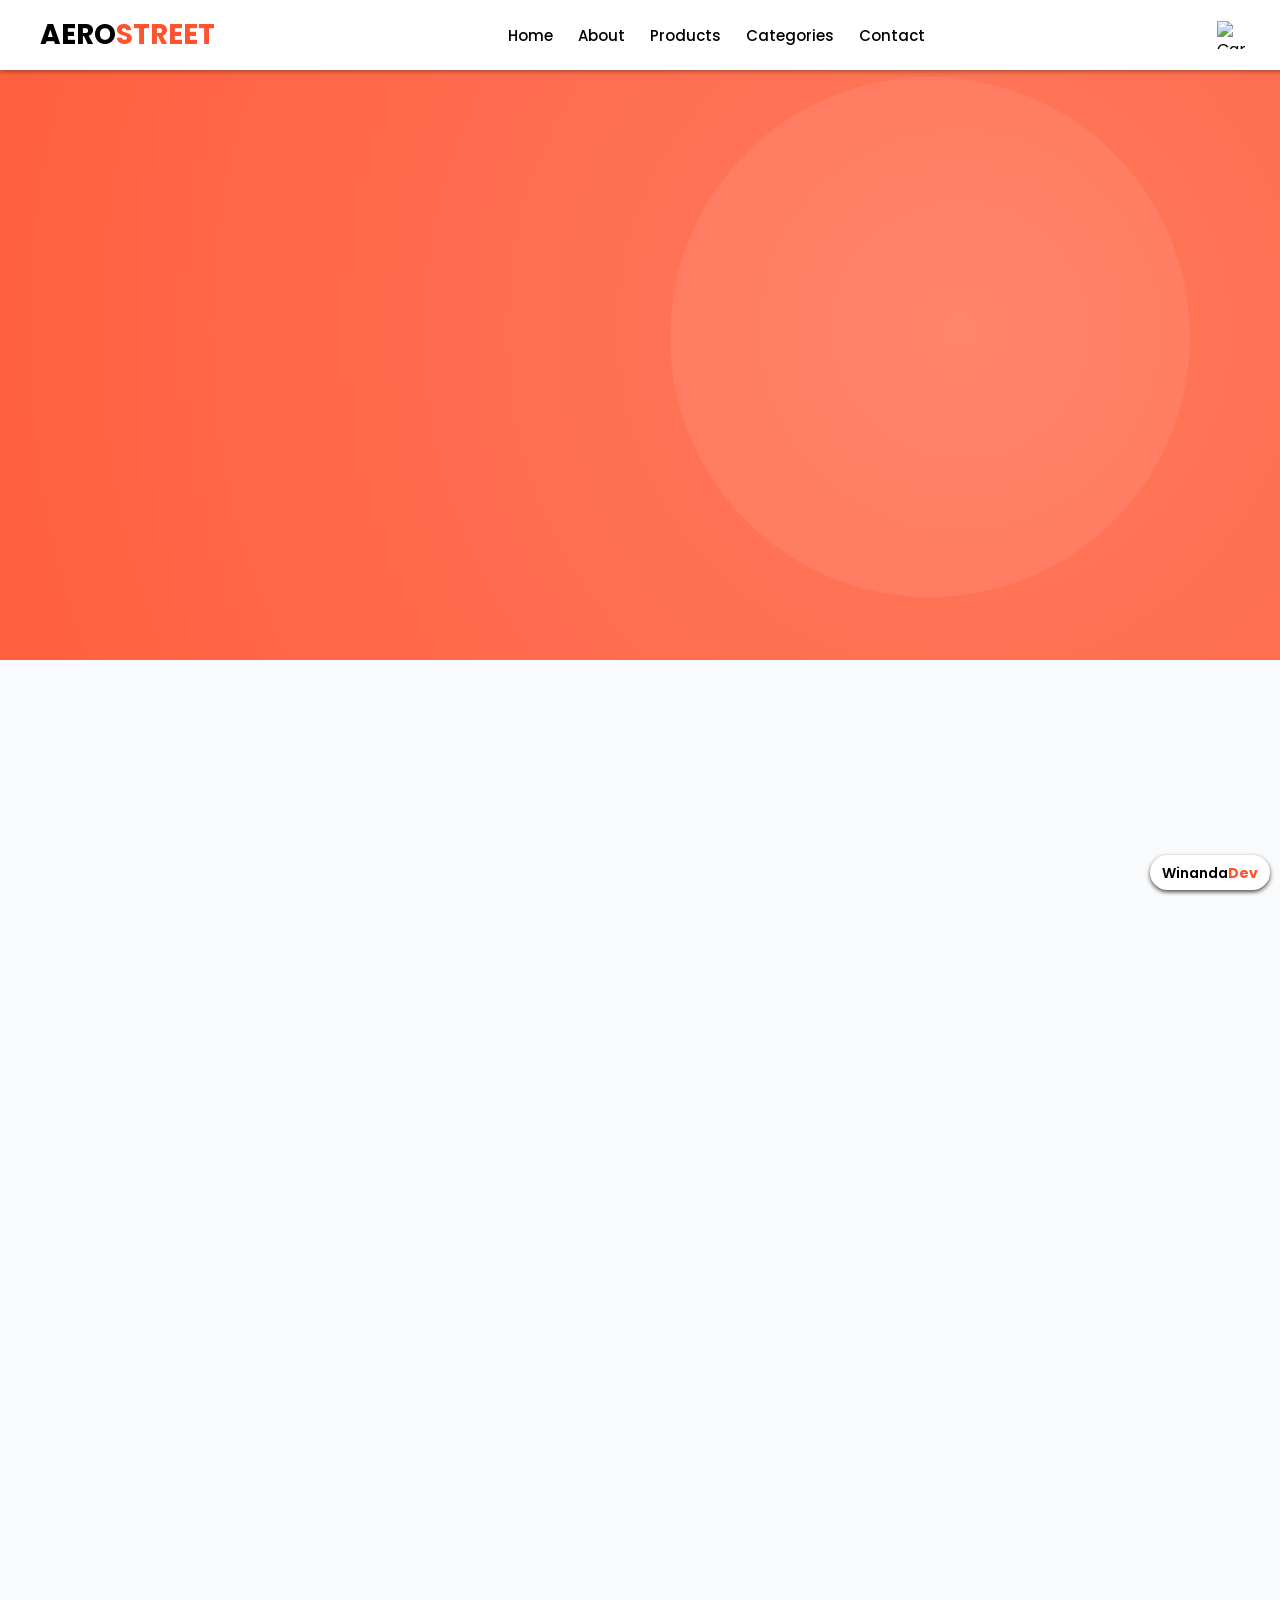
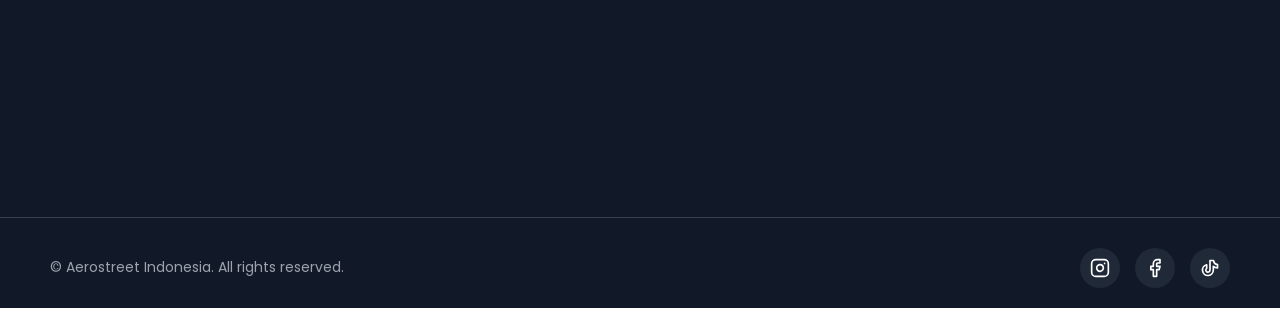
==== commit 6bf419d3: "Add files via upload" ====
--- a/index.html
+++ b/index.html
@@ -9,11 +9,25 @@
 <head>
     <meta charset="UTF-8">
     <meta name="viewport" content="width=device-width, initial-scale=1.0">
+    <!-- SEO Basic -->
+    <link rel="canonical" href="https://aerostreet.co.id/official-store" />
+
+    <!-- SEO Meta Tags -->
+    <meta name="description" content="Jual sepatu Aerostreet original. Sneakers lokal berkualitas, nyaman, dan trendi dengan harga terjangkau. Temukan koleksi terbaru Aerostreet di sini.">
+    <meta name="keywords" content="Aerostreet, Sepatu Lokal, Sneakers Indonesia, Sepatu Murah Berkualitas, Aerostreet Osaka, Aerostreet Hoops">
+    <meta name="author" content="Aerostreet Indonesia">
+
+    <!-- Social Media Tags (Open Graph & Twitter) -->
     <meta property="og:title" content="Aerostreet - Now Everyone Can Buy a Good Shoes">
-    <meta property="og:description"
-        content="Temukan koleksi baru Aerostreet. Dirancang untuk jalanan, dibuat untuk masa depan. Rasakan kenyamanan dan gaya yang belum pernah ada sebelumnya.">
-    <meta property="og:image"
-        content="https://winanda150.github.io/Landing-Page-Product-Aerostreet/Elemen/OG%20IMAGE.jpg">
+    <meta property="og:description" content="Temukan koleksi baru Aerostreet. Dirancang untuk jalanan, dibuat untuk masa depan. Rasakan kenyamanan dan gaya yang belum pernah ada sebelumnya.">
+    <meta property="og:image" content="https://winanda150.github.io/Landing-Page-Product-Aerostreet/Elemen/OG%20IMAGE.jpg">
+    <meta property="og:url" content="https://aerostreet.co.id/official-store">
+    <meta property="og:type" content="website">
+    <meta name="twitter:card" content="summary_large_image">
+    <meta name="twitter:title" content="Aerostreet - Sepatu Lokal Kualitas Global">
+    <meta name="twitter:description" content="Dapatkan sepatu Aerostreet original dengan harga terbaik. Now Everyone Can Buy a Good Shoes.">
+    <meta name="twitter:image" content="https://winanda150.github.io/Landing-Page-Product-Aerostreet/Elemen/OG%20IMAGE.jpg">
+
     <link rel="shortcut icon" href="Elemen/Logo%20Product%20Aerostreet.ico" type="image/x-icon">
     <title>Aerostreet - Now Everyone Can Buy a Good Shoes</title>
     <link rel="preconnect" href="https://fonts.googleapis.com">
@@ -22,16 +36,20 @@
         href="https://fonts.googleapis.com/css2?family=Montserrat:ital,wght@0,100..900;1,100..900&family=Poppins:ital,wght@0,100;0,200;0,300;0,400;0,500;0,600;0,700;0,800;0,900;1,100;1,200;1,300;1,400;1,500;1,600;1,700;1,800;1,900&display=swap"
         rel="stylesheet">
     <link rel="stylesheet" href="https://cdn.jsdelivr.net/npm/swiper@12/swiper-bundle.min.css" />
+    <link rel="stylesheet" href="https://unpkg.com/aos@next/dist/aos.css" />
     <link rel="stylesheet" href="style.css">
 </head>
 
 <body>
     <!-- Header Content -->
-    <header>
-        <div class="Navbar-Container">
+    <header data-aos-anchor="[data-aos-anchor-navbar]">
+        <div class="Navbar-Container" data-aos-anchor-navbar>
             <!-- Logo - Left side -->
             <div class="Logo">
-                <h1><span style="color: #000000;">Aero</span><span style="color: #FF5330;">street</span></h1>
+                <!-- Ganti h1 jadi div atau a untuk logo, biarkan h1 untuk judul konten utama (SEO Best Practice) -->
+                <a href="#Home" style="text-decoration: none;">
+                    <span style="font-size: 28px; font-weight: 700; text-transform: uppercase;"><span style="color: #000000;">Aero</span><span style="color: #FF5330;">street</span></span>
+                </a>
             </div>
             <!-- Navbar Menu - Center -->
             <nav class="Navbar-Menu">
@@ -81,16 +99,20 @@
             <div class="Home-Container">
                 <!-- Home Content - Left Side (Text) -->
                 <div class="Home-Content">
-                    <div class="Slogan-Container">
+                    <div class="Slogan-Container" data-aos="fade-down" data-aos-duration="1000"
+                        data-aos-anchor="[data-aos-anchor-navbar]">
                         <span class="Slogan-Circle"></span>
                         <span class="Slogan">Now Everyone Can Buy a Good Shoes</span>
                     </div>
-                    <h2 class="Home-Title">Berjalan Dengan Percaya Diri</h2>
-                    <p class="Home-Description">Temukan koleksi baru Aerostreet. Dirancang untuk jalanan, dibuat untuk
-                        masa
-                        depan. Rasakan kenyamanan dan gaya yang belum pernah ada sebelumnya.</p>
+                    <!-- Gunakan H1 di sini untuk keyword utama -->
+                    <h1 class="Home-Title" data-aos="fade-right" data-aos-duration="1000" data-aos-delay="200"
+                        data-aos-anchor="[data-aos-anchor-navbar]">Berjalan Dengan Percaya Diri</h1>
+                    <p class="Home-Description" data-aos="fade-right" data-aos-duration="1000" data-aos-delay="200"
+                        data-aos-anchor="[data-aos-anchor-navbar]">Temukan koleksi baru Aerostreet. Dirancang untuk
+                        jalanan, dibuat untuk masa depan. Rasakan kenyamanan dan gaya yang belum pernah ada sebelumnya.</p>
                     <div class="Button-Container">
-                        <a href="#Products" class="Home-Button">
+                        <a href="#Products" class="Home-Button" data-aos="zoom-in" data-aos-duration="1000"
+                            data-aos-delay="600" data-aos-anchor="[data-aos-anchor-navbar]">
                             Shop Now
                             <svg xmlns="http://www.w3.org/2000/svg" fill="none" viewBox="0 0 24 24" stroke-width="1.5"
                                 stroke="currentColor" class="Home-Button-Icon">
@@ -99,7 +121,8 @@
                             </svg>
                         </a>
                         <a href="https://youtu.be/cYaL7g2M6kA?si=d7lPkG3lo03GBS34" target="_blank"
-                            rel="noopener noreferrer" class="Watch-Video-Button">
+                            rel="noopener noreferrer" class="Watch-Video-Button" data-aos="zoom-in"
+                            data-aos-duration="1000" data-aos-delay="700" data-aos-anchor="[data-aos-anchor-navbar]">
                             <svg xmlns="http://www.w3.org/2000/svg" fill="none" viewBox="0 0 24 24" stroke-width="1.5"
                                 stroke="currentColor" class="Watch-Icon">
                                 <path stroke-linecap="round" stroke-linejoin="round"
@@ -109,24 +132,24 @@
                         </a>
                     </div>
                     <div class="Info-Box">
-                        <div class="box">
+                        <div class="box" data-aos="fade-up" data-aos-duration="800" data-aos-delay="900" data-aos-anchor="[data-aos-anchor-navbar]">
                             <h3>10+</h3>
                             <p>Years Experience</p>
                         </div>
-                        <span></span>
-                        <div class="box">
+                        <span data-aos="fade-up" data-aos-duration="800" data-aos-delay="900" data-aos-anchor="[data-aos-anchor-navbar]"></span>
+                        <div class="box" data-aos="fade-up" data-aos-duration="800" data-aos-delay="1100" data-aos-anchor="[data-aos-anchor-navbar]">
                             <h3>18K+</h3>
                             <p>Daily Production</p>
                         </div>
-                        <span></span>
-                        <div class="box">
+                        <span data-aos="fade-up" data-aos-duration="800" data-aos-delay="1100" data-aos-anchor="[data-aos-anchor-navbar]"></span>
+                        <div class="box" data-aos="fade-up" data-aos-duration="800" data-aos-delay="1300" data-aos-anchor="[data-aos-anchor-navbar]">
                             <h3>5M+</h3>
                             <p>Happy Customers</p>
                         </div>
                     </div>
                 </div>
                 <!-- Home Image - Right Side (Shoes) -->
-                <div class="Home-Image">
+                <div class="Home-Image" data-aos="zoom-in" data-aos-duration="1000" data-aos-delay="600">
                     <img src="Elemen/Sepatu%20Aerostreet%20Osaka.webp" alt="Aerostreet Osaka Shoes" fetchpriority="high"
                         width="450" height="450">
                 </div>
@@ -137,10 +160,10 @@
         <section id="About" class="About-Section">
             <div class="About-Container">
                 <!-- About Image - Left Side (Muri Record Holder) -->
-                <div class="About-Image">
+                <div class="About-Image" data-aos="fade-right" data-aos-duration="1000">
                     <img loading="lazy"
                         src="https://cdn0-production-images-kly.akamaized.net/XyiAVJN-1zxsOG_nnVFQuJSRCGA=/0x1892:2774x3455/1280x720/filters:quality(75):strip_icc()/kly-media-production/medias/5014379/original/098919800_1732092517-Aerostreet_X_Wonderful_Indonesia_Didukung_Shopee_Pecahkan_Rekor_MURI__Penjualan_Sepatu_Terbanyak_dalam_10_Menit_Secara_Daring.jpg"
-                        alt="Aerostreet Muri Record Holder">
+                        alt="Rekor MURI Aerostreet Penjualan Sepatu Terbanyak" width="600" height="400">
 
                     <!-- Overlay Box 1 - Top Left -->
                     <div class="About-Overlay-Box1">
@@ -170,7 +193,7 @@
                 </div>
 
                 <!-- About Content - Right Side (Text) -->
-                <div class="About-Content">
+                <div class="About-Content" data-aos="fade-left" data-aos-duration="1000">
                     <h2 class="About-Title">About Aerostreet</h2>
                     <h2 class="About-Subtitle">Membuat <span style="color: #FF5330;">Alas Kaki</span> Berkualitas Sejak
                         2015
@@ -231,7 +254,7 @@
             <!-- Stats About - Grid Layout -->
             <div class="Stats-Container">
                 <!-- Box 1 -->
-                <div class="Stats-Box">
+                <div class="Stats-Box" data-aos="zoom-in" data-aos-duration="800" data-aos-delay="0">
                     <div class="Stats-IconWrapper">
                         <svg xmlns="http://www.w3.org/2000/svg" width="24" height="24" viewBox="0 0 24 24" fill="none"
                             stroke="currentColor" stroke-width="2" stroke-linecap="round" stroke-linejoin="round"
@@ -248,7 +271,7 @@
                 </div>
 
                 <!-- Box 2 -->
-                <div class="Stats-Box">
+                <div class="Stats-Box" data-aos="zoom-in" data-aos-duration="800" data-aos-delay="200">
                     <div class="Stats-IconWrapper">
                         <svg xmlns="http://www.w3.org/2000/svg" width="24" height="24" viewBox="0 0 24 24" fill="none"
                             stroke="currentColor" stroke-width="2" stroke-linecap="round" stroke-linejoin="round"
@@ -266,7 +289,7 @@
                 </div>
 
                 <!-- Box 3 -->
-                <div class="Stats-Box">
+                <div class="Stats-Box" data-aos="zoom-in" data-aos-duration="800" data-aos-delay="400">
                     <div class="Stats-IconWrapper">
                         <svg xmlns="http://www.w3.org/2000/svg" width="28" height="28" viewBox="0 0 24 24" fill="none"
                             stroke="currentColor" stroke-width="2" stroke-linecap="round" stroke-linejoin="round"
@@ -282,7 +305,7 @@
                 </div>
 
                 <!-- Box 4 -->
-                <div class="Stats-Box">
+                <div class="Stats-Box" data-aos="zoom-in" data-aos-duration="800" data-aos-delay="600">
                     <div class="Stats-IconWrapper">
                         <svg xmlns="http://www.w3.org/2000/svg" width="24" height="24" viewBox="0 0 24 24" fill="none"
                             stroke="currentColor" stroke-width="2" stroke-linecap="round" stroke-linejoin="round"
@@ -301,7 +324,7 @@
         <!-- Products Section -->
         <section id="Products" class="Products-Section">
             <div class="Products-Container">
-                <div class="Products-Text-Container">
+                <div class="Products-Text-Container" data-aos="fade-up" data-aos-duration="1000">
                     <span class="Products-Slogan">Koleksi Terbaru</span>
                     <h2 class="Products-Title">
                         <span class="Title-Normal1">Produk</span>
@@ -313,7 +336,7 @@
             </div>
 
             <!-- Slider Library Swiper js -->
-            <div class="Products-Swiper-Container">
+            <div class="Products-Swiper-Container" data-aos="fade-up" data-aos-duration="1000" data-aos-delay="200">
                 <div class="swiper Products-Swiper">
                     <!-- Additional required wrapper -->
                     <div class="swiper-wrapper">
@@ -322,7 +345,7 @@
                             <div class="Product-Card">
                                 <div class="Product-Image">
                                     <img loading="lazy" src="Elemen/Sepatu/Sepatu%20Denim%20Caknan%20Putih%20Biru.jpeg"
-                                        alt="Sepatu Denim Caknan Putih Hitam">
+                                        alt="Denim Caknan Putih Hitam" width="350" height="350">
                                 </div>
                                 <div class="Product-Info">
                                     <span class="Product-Category">Sepatu</span>
@@ -427,7 +450,7 @@
                             <div class="Product-Card">
                                 <div class="Product-Image">
                                     <img loading="lazy" src="Elemen/Sandal/Sandal%20Hugo%20Kream%20Muda%20Hitam.jpeg"
-                                        alt="Sandal Hugo Kream Muda Hitam">
+                                        alt="Hugo Kream Muda Hitam">
                                 </div>
                                 <div class="Product-Info">
                                     <span class="Product-Category">Sandal</span>
@@ -531,7 +554,7 @@
                             <div class="Product-Card">
                                 <div class="Product-Image">
                                     <img loading="lazy" src="Elemen/Sepatu/Sepatu%20Orlando%20Krem%20Army%20Abu.jpeg"
-                                        alt="Sepatu Orlando Krem Army Abu">
+                                        alt="Orlando Krem Army Abu">
                                 </div>
                                 <div class="Product-Info">
                                     <span class="Product-Category">Sepatu</span>
@@ -636,7 +659,7 @@
                             <div class="Product-Card">
                                 <div class="Product-Image">
                                     <img loading="lazy" src="Elemen/Sandal/Sandal%20Zoe%20Kream.jpeg"
-                                        alt="Sandal Zoe Kream">
+                                        alt="Aerostreet Zoe Kream">
                                 </div>
                                 <div class="Product-Info">
                                     <span class="Product-Category">Sandal</span>
@@ -689,10 +712,10 @@
                                 <div class="Product-Image">
                                     <img loading="lazy"
                                         src="Elemen/Aksesoris%20&%20Produk%20Perawatan/Aerostreet%20Parfum%20Couple.jpeg"
-                                        alt="Kemeja Relaxed Fit Orry">
+                                        alt="Aerostreet Parfum Couple">
                                 </div>
                                 <div class="Product-Info">
-                                    <span class="Product-Category">Apparel</span>
+                                    <span class="Product-Category">Perawatan</span>
                                     <h3 class="Product-Name">Aerostreet Parfum Couple</h3>
                                     <div class="Product-Rating">
                                         <svg xmlns="http://www.w3.org/2000/svg" width="24" height="24"
@@ -749,22 +772,22 @@
 
         <section class="Keunggulan-Section">
             <div class="Keunggulan-Container">
-                <div class="Keunggulan-Text-Container">
+                <div class="Keunggulan-Text-Container" data-aos="fade-up" data-aos-duration="1000">
                     <span class="Keunggulan-Slogan">Mengapa Memilih Kami</span>
                     <h2 class="Keunggulan-Title">
                         <span class="Title-Normal2">Keunggulan</span>
                         <span class="Title-Accent2">Aerostreet</span>
                     </h2>
                     <p class="Keunggulan-Description">Kami berkomitmen untuk memberikan pengalaman berbelanja terbaik
-                        dengan
-                        layanan luar biasa dan jaminan kualitas kami</p>
+                        dengan layanan luar biasa dan jaminan kualitas kami</p>
                 </div>
             </div>
 
             <!-- Grid Box Keunggulan -->
             <div class="Keunggulan-Grid-Container">
                 <!-- Box 1 -->
-                <div class="Keunggulan-Box" style="--hover-color: #FF5330;">
+                <div class="Keunggulan-Box" style="--hover-color: #FF5330;" data-aos="fade-up" data-aos-duration="800"
+                    data-aos-delay="0">
                     <div class="Keunggulan-Icon-Wrapper1" style="color: #FF5330;">
                         <svg xmlns="http://www.w3.org/2000/svg" width="24" height="24" viewBox="0 0 24 24" fill="none"
                             stroke="currentColor" stroke-width="2" stroke-linecap="round" stroke-linejoin="round">
@@ -774,12 +797,12 @@
                     </div>
                     <h3 class="Keunggulan-Box-Title">Teknologi Shoes Injection Mould</h3>
                     <p class="Keunggulan-Box-Desc">Teknologi penyatuan sol dan bahan kain sepatu tanpa menggunakan
-                        proses
-                        lem, membuat sepatu lebih kuat, awet, dan tidak mudah jebol.</p>
+                        proses lem, membuat sepatu lebih kuat, awet, dan tidak mudah jebol.</p>
                 </div>
 
                 <!-- Box 2 -->
-                <div class="Keunggulan-Box" style="--hover-color: #1E448D;">
+                <div class="Keunggulan-Box" style="--hover-color: #1E448D;" data-aos="fade-up" data-aos-duration="800"
+                    data-aos-delay="100">
                     <div class="Keunggulan-Icon-Wrapper2" style="color: #1E448D;">
                         <svg xmlns="http://www.w3.org/2000/svg" width="24" height="24" viewBox="0 0 24 24" fill="none"
                             stroke="currentColor" stroke-width="2" stroke-linecap="round" stroke-linejoin="round">
@@ -793,7 +816,8 @@
                 </div>
 
                 <!-- Box 3 -->
-                <div class="Keunggulan-Box" style="--hover-color: #2BC18F;">
+                <div class="Keunggulan-Box" style="--hover-color: #2BC18F;" data-aos="fade-up" data-aos-duration="800"
+                    data-aos-delay="200">
                     <div class="Keunggulan-Icon-Wrapper3" style="color: #2BC18F;">
                         <svg xmlns="http://www.w3.org/2000/svg" width="24" height="24" viewBox="0 0 24 24" fill="none"
                             stroke="currentColor" stroke-width="2" stroke-linecap="round" stroke-linejoin="round">
@@ -808,7 +832,8 @@
                 </div>
 
                 <!-- Box 4 -->
-                <div class="Keunggulan-Box" style="--hover-color: #F6AD32;">
+                <div class="Keunggulan-Box" style="--hover-color: #F6AD32;" data-aos="fade-up" data-aos-duration="800"
+                    data-aos-delay="300">
                     <div class="Keunggulan-Icon-Wrapper1" style="color: #F6AD32;">
                         <svg xmlns="http://www.w3.org/2000/svg" width="24" height="24" viewBox="0 0 24 24" fill="none"
                             stroke="currentColor" stroke-width="2" stroke-linecap="round" stroke-linejoin="round">
@@ -822,7 +847,8 @@
                 </div>
 
                 <!-- Box 5 -->
-                <div class="Keunggulan-Box" style="--hover-color: #966CF6;">
+                <div class="Keunggulan-Box" style="--hover-color: #966CF6;" data-aos="fade-up" data-aos-duration="800"
+                    data-aos-delay="400">
                     <div class="Keunggulan-Icon-Wrapper2" style="color: #966CF6;">
                         <svg xmlns="http://www.w3.org/2000/svg" width="24" height="24" viewBox="0 0 24 24" fill="none"
                             stroke="currentColor" stroke-width="2" stroke-linecap="round" stroke-linejoin="round">
@@ -837,7 +863,8 @@
                 </div>
 
                 <!-- Box 6 -->
-                <div class="Keunggulan-Box" style="--hover-color: #12B9D6;">
+                <div class="Keunggulan-Box" style="--hover-color: #12B9D6;" data-aos="fade-up" data-aos-duration="800"
+                    data-aos-delay="500">
                     <div class="Keunggulan-Icon-Wrapper3" style="color: #12B9D6;">
                         <svg xmlns="http://www.w3.org/2000/svg" width="24" height="24" viewBox="0 0 24 24" fill="none"
                             stroke="currentColor" stroke-width="2" stroke-linecap="round" stroke-linejoin="round">
@@ -856,7 +883,7 @@
         <!-- Categories Section -->
         <section id="Categories" class="Categories-Section">
             <div class="Categories-Container">
-                <div class="Categories-Text-Container">
+                <div class="Categories-Text-Container" data-aos="fade-up" data-aos-duration="1000">
                     <span class="Categories-Slogan">Categori Produk</span>
                     <h2 class="Categories-Title">
                         <span class="Title-Normal3">Koleksi</span>
@@ -870,8 +897,8 @@
 
             <div class="Category-Grid-Container">
                 <!-- Box 1: Sepatu -->
-                <div class="Category-Box">
-                    <img loading="lazy" src="Elemen/Sepatu/Sepatu%20Denim%20Caknan%20Putih%20Biru.jpeg"
+                <div class="Category-Box" data-aos="zoom-in" data-aos-duration="800" data-aos-delay="0">
+                    <img loading="lazy" src="Elemen/Sepatu/Sepatu%20Denim%20Caknan%20Putih%20Biru.jpeg" width="350" height="350"
                         alt="Kategori Sepatu" class="Category-Box-Bg">
                     <div class="Category-Box-Content">
                         <span>150+ Produk</span>
@@ -886,8 +913,8 @@
                 </div>
 
                 <!-- Box 2: Pakaian -->
-                <div class="Category-Box">
-                    <img loading="lazy"
+                <div class="Category-Box" data-aos="zoom-in" data-aos-duration="800" data-aos-delay="100">
+                    <img loading="lazy" width="350" height="350"
                         src="Elemen/Pakaian%20Pria%20dan%20Wanita/T%20Shirt%20Boxy%20With%20Muse%20Ivory.jpeg"
                         alt="Kategori Apparel" class="Category-Box-Bg">
                     <div class="Category-Box-Content">
@@ -903,8 +930,8 @@
                 </div>
 
                 <!-- Box 3: Sandal -->
-                <div class="Category-Box">
-                    <img loading="lazy" src="Elemen/Sandal/Sandal%20Hugo%20Kream%20Muda%20Hitam.jpeg"
+                <div class="Category-Box" data-aos="zoom-in" data-aos-duration="800" data-aos-delay="200">
+                    <img loading="lazy" src="Elemen/Sandal/Sandal%20Hugo%20Kream%20Muda%20Hitam.jpeg" width="350" height="350"
                         alt="Kategori Sandal" class="Category-Box-Bg">
                     <div class="Category-Box-Content">
                         <span>50+ Produk</span>
@@ -919,8 +946,8 @@
                 </div>
 
                 <!-- Box 4: Perawatan -->
-                <div class="Category-Box">
-                    <img loading="lazy" src="Elemen/Aksesoris%20&%20Produk%20Perawatan/Aerostreet%20Parfum%20Manly.jpeg"
+                <div class="Category-Box" data-aos="zoom-in" data-aos-duration="800" data-aos-delay="300">
+                    <img loading="lazy" src="Elemen/Aksesoris%20&%20Produk%20Perawatan/Aerostreet%20Parfum%20Manly.jpeg" width="350" height="350"
                         alt="Kategori Perawatan" class="Category-Box-Bg">
                     <div class="Category-Box-Content">
                         <span>25+ Produk</span>
@@ -939,7 +966,7 @@
         <!-- Contact Section -->
         <section id="Contact" class="Contact-Section">
             <div class="Contact-Container">
-                <div class="Contact-Text-Container">
+                <div class="Contact-Text-Container" data-aos="fade-up" data-aos-duration="1000">
                     <span class="Contact-Slogan">Hubungi Kami</span>
                     <h2 class="Contact-Title">
                         <span class="Title-Normal4">Mari</span>
@@ -953,7 +980,7 @@
 
             <div class="Contact-Content-Container">
                 <!-- Informasi Kontak - Left Side -->
-                <div class="Contact-Info">
+                <div class="Contact-Info" data-aos="fade-right" data-aos-duration="1000">
                     <h4>Informasi Kontak</h4>
                     <p>Kami siap membantu Anda dengan segala pertanyaan tentang produk, pemesanan, atau kerja sama.
                         Hubungi
@@ -1054,7 +1081,7 @@
                 </div>
 
                 <!-- Formulir Kontak - Right Side -->
-                <div class="Contact-Form-Wrapper">
+                <div class="Contact-Form-Wrapper" data-aos="fade-left" data-aos-duration="1000">
                     <form action="#" class="Contact-Form">
                         <h3>Kirim Pesan</h3>
                         <div class="Form-Group">
@@ -1103,7 +1130,7 @@
     <footer>
         <section class="Footer-Section">
             <div class="Footer-Container">
-                <div class="Footer-Content">
+                <div class="Footer-Content" data-aos="fade-up" data-aos-duration="1000">
                     <!-- Element 1: Brand Info -->
                     <div class="Footer-Column Brand-Column">
                         <h3 class="Footer-Logo"><span style="color: #ffffff;">AERO</span><span
@@ -1234,7 +1261,9 @@
 
     <script src='https://cdn.jsdelivr.net/npm/gsap@3.0.1/dist/gsap.min.js' defer></script>
     <script src="https://cdn.jsdelivr.net/npm/swiper@12/swiper-bundle.min.js" defer></script>
+    <script src="https://unpkg.com/aos@next/dist/aos.js"></script>
     <script src="script.js" defer></script>
+
 </body>
 
 </html>
--- a/style.css
+++ b/style.css
@@ -6,6 +6,7 @@
     font-family: 'Poppins';
     margin: 0;
     padding: 0;
+    overflow-x: hidden;
     box-sizing: border-box;
 }
 
@@ -1488,7 +1489,8 @@
 
 .Category-Box-Bg {
     width: 100%;
-    height: 100%;
+    height: auto;
+    aspect-ratio: 1 / 1;
     object-fit: cover;
     transition: transform 0.4s ease;
 }
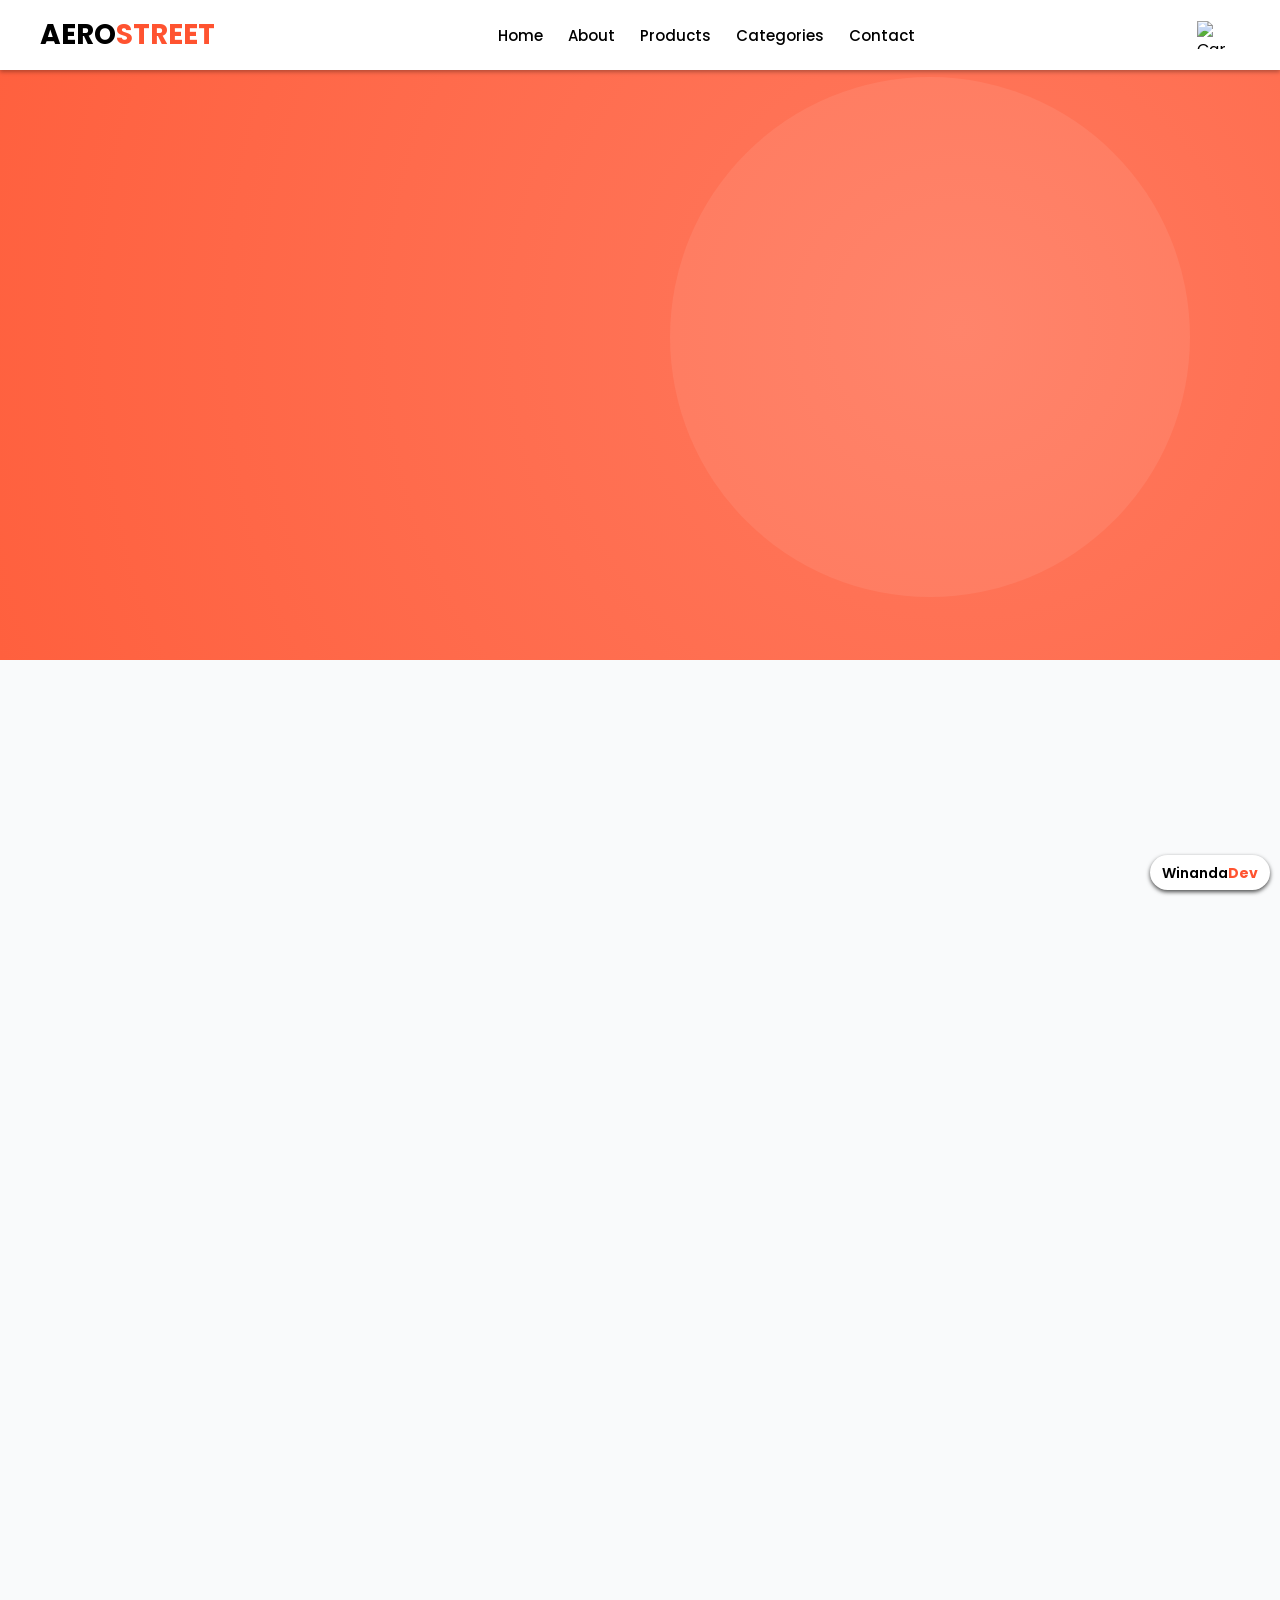
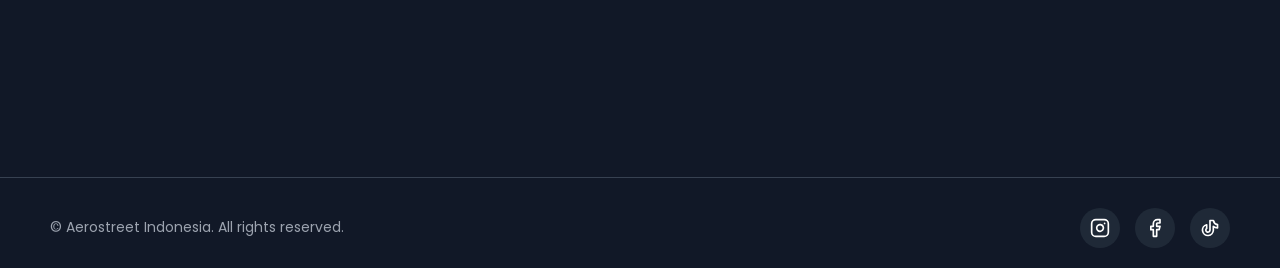
==== commit cbeaa8c9: "Add files via upload" ====
--- a/index.html
+++ b/index.html
@@ -111,25 +111,28 @@
                         data-aos-anchor="[data-aos-anchor-navbar]">Temukan koleksi baru Aerostreet. Dirancang untuk
                         jalanan, dibuat untuk masa depan. Rasakan kenyamanan dan gaya yang belum pernah ada sebelumnya.</p>
                     <div class="Button-Container">
-                        <a href="#Products" class="Home-Button" data-aos="zoom-in" data-aos-duration="1000"
-                            data-aos-delay="600" data-aos-anchor="[data-aos-anchor-navbar]">
-                            Shop Now
-                            <svg xmlns="http://www.w3.org/2000/svg" fill="none" viewBox="0 0 24 24" stroke-width="1.5"
-                                stroke="currentColor" class="Home-Button-Icon">
-                                <path stroke-linecap="round" stroke-linejoin="round"
-                                    d="M13.5 4.5 21 12m0 0-7.5 7.5M21 12H3" />
-                            </svg>
-                        </a>
-                        <a href="https://youtu.be/cYaL7g2M6kA?si=d7lPkG3lo03GBS34" target="_blank"
-                            rel="noopener noreferrer" class="Watch-Video-Button" data-aos="zoom-in"
-                            data-aos-duration="1000" data-aos-delay="700" data-aos-anchor="[data-aos-anchor-navbar]">
-                            <svg xmlns="http://www.w3.org/2000/svg" fill="none" viewBox="0 0 24 24" stroke-width="1.5"
-                                stroke="currentColor" class="Watch-Icon">
-                                <path stroke-linecap="round" stroke-linejoin="round"
-                                    d="M5.25 5.653c0-.856.917-1.398 1.667-.986l11.54 6.347a1.125 1.125 0 0 1 0 1.972l-11.54 6.347a1.125 1.125 0 0 1-1.667-.986V5.653Z" />
-                            </svg>
-                            Watch Video
-                        </a>
+                        <!-- Wrapper div untuk menangani animasi AOS, memisahkan konflik transform dengan hover button -->
+                        <div data-aos="zoom-in" data-aos-duration="1000" data-aos-delay="600" data-aos-anchor="[data-aos-anchor-navbar]">
+                            <a href="#Products" class="Home-Button">
+                                Shop Now
+                                <svg xmlns="http://www.w3.org/2000/svg" fill="none" viewBox="0 0 24 24" stroke-width="1.5"
+                                    stroke="currentColor" class="Home-Button-Icon">
+                                    <path stroke-linecap="round" stroke-linejoin="round"
+                                        d="M13.5 4.5 21 12m0 0-7.5 7.5M21 12H3" />
+                                </svg>
+                            </a>
+                        </div>
+                        <div data-aos="zoom-in" data-aos-duration="1000" data-aos-delay="700" data-aos-anchor="[data-aos-anchor-navbar]">
+                            <a href="https://youtu.be/cYaL7g2M6kA?si=d7lPkG3lo03GBS34" target="_blank"
+                                rel="noopener noreferrer" class="Watch-Video-Button">
+                                <svg xmlns="http://www.w3.org/2000/svg" fill="none" viewBox="0 0 24 24" stroke-width="1.5"
+                                    stroke="currentColor" class="Watch-Icon">
+                                    <path stroke-linecap="round" stroke-linejoin="round"
+                                        d="M5.25 5.653c0-.856.917-1.398 1.667-.986l11.54 6.347a1.125 1.125 0 0 1 0 1.972l-11.54 6.347a1.125 1.125 0 0 1-1.667-.986V5.653Z" />
+                                </svg>
+                                Watch Video
+                            </a>
+                        </div>
                     </div>
                     <div class="Info-Box">
                         <div class="box" data-aos="fade-up" data-aos-duration="800" data-aos-delay="900" data-aos-anchor="[data-aos-anchor-navbar]">
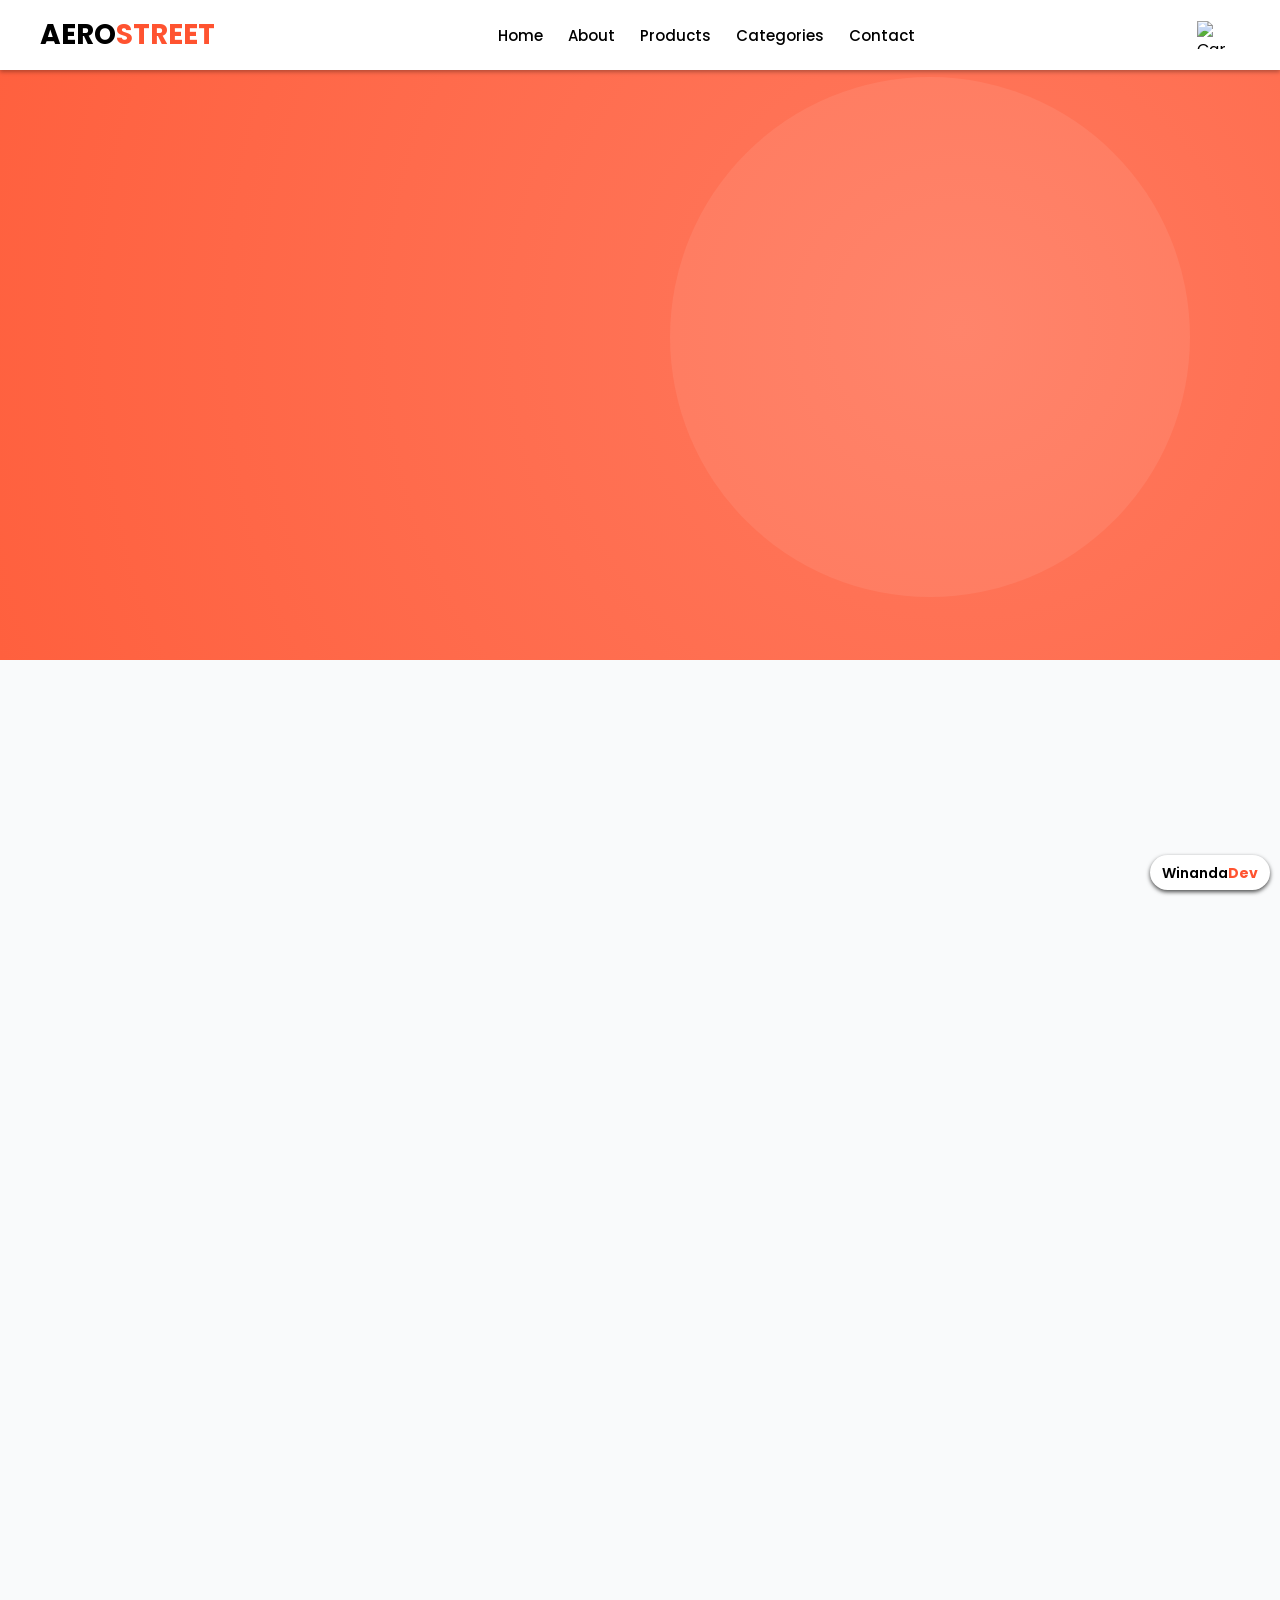
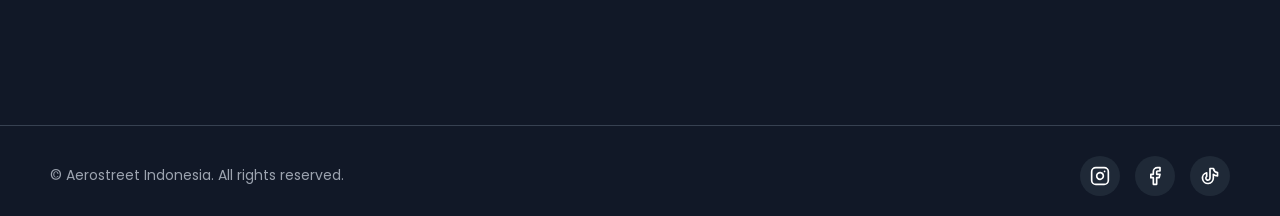
==== commit e95e78a8: "Add files via upload" ====
--- a/index.html
+++ b/index.html
@@ -1,8 +1,3 @@
-<!-- https://j4rf6mli4qqge.ok.kimi.link -->
-<!-- https://aerostreet.co.id/official-store -->
-<!-- https://nk36lzdb4yozk.ok.kimi.link/ -->
-<!-- https://gqqcerbdkoxei.ok.kimi.link/ -->
-
 <!DOCTYPE html>
 <html lang="id">
 
@@ -10,7 +5,7 @@
     <meta charset="UTF-8">
     <meta name="viewport" content="width=device-width, initial-scale=1.0">
     <!-- SEO Basic -->
-    <link rel="canonical" href="https://aerostreet.co.id/official-store" />
+    <link rel="canonical" href="https://aerostreet.co.id" />
 
     <!-- SEO Meta Tags -->
     <meta name="description" content="Jual sepatu Aerostreet original. Sneakers lokal berkualitas, nyaman, dan trendi dengan harga terjangkau. Temukan koleksi terbaru Aerostreet di sini.">
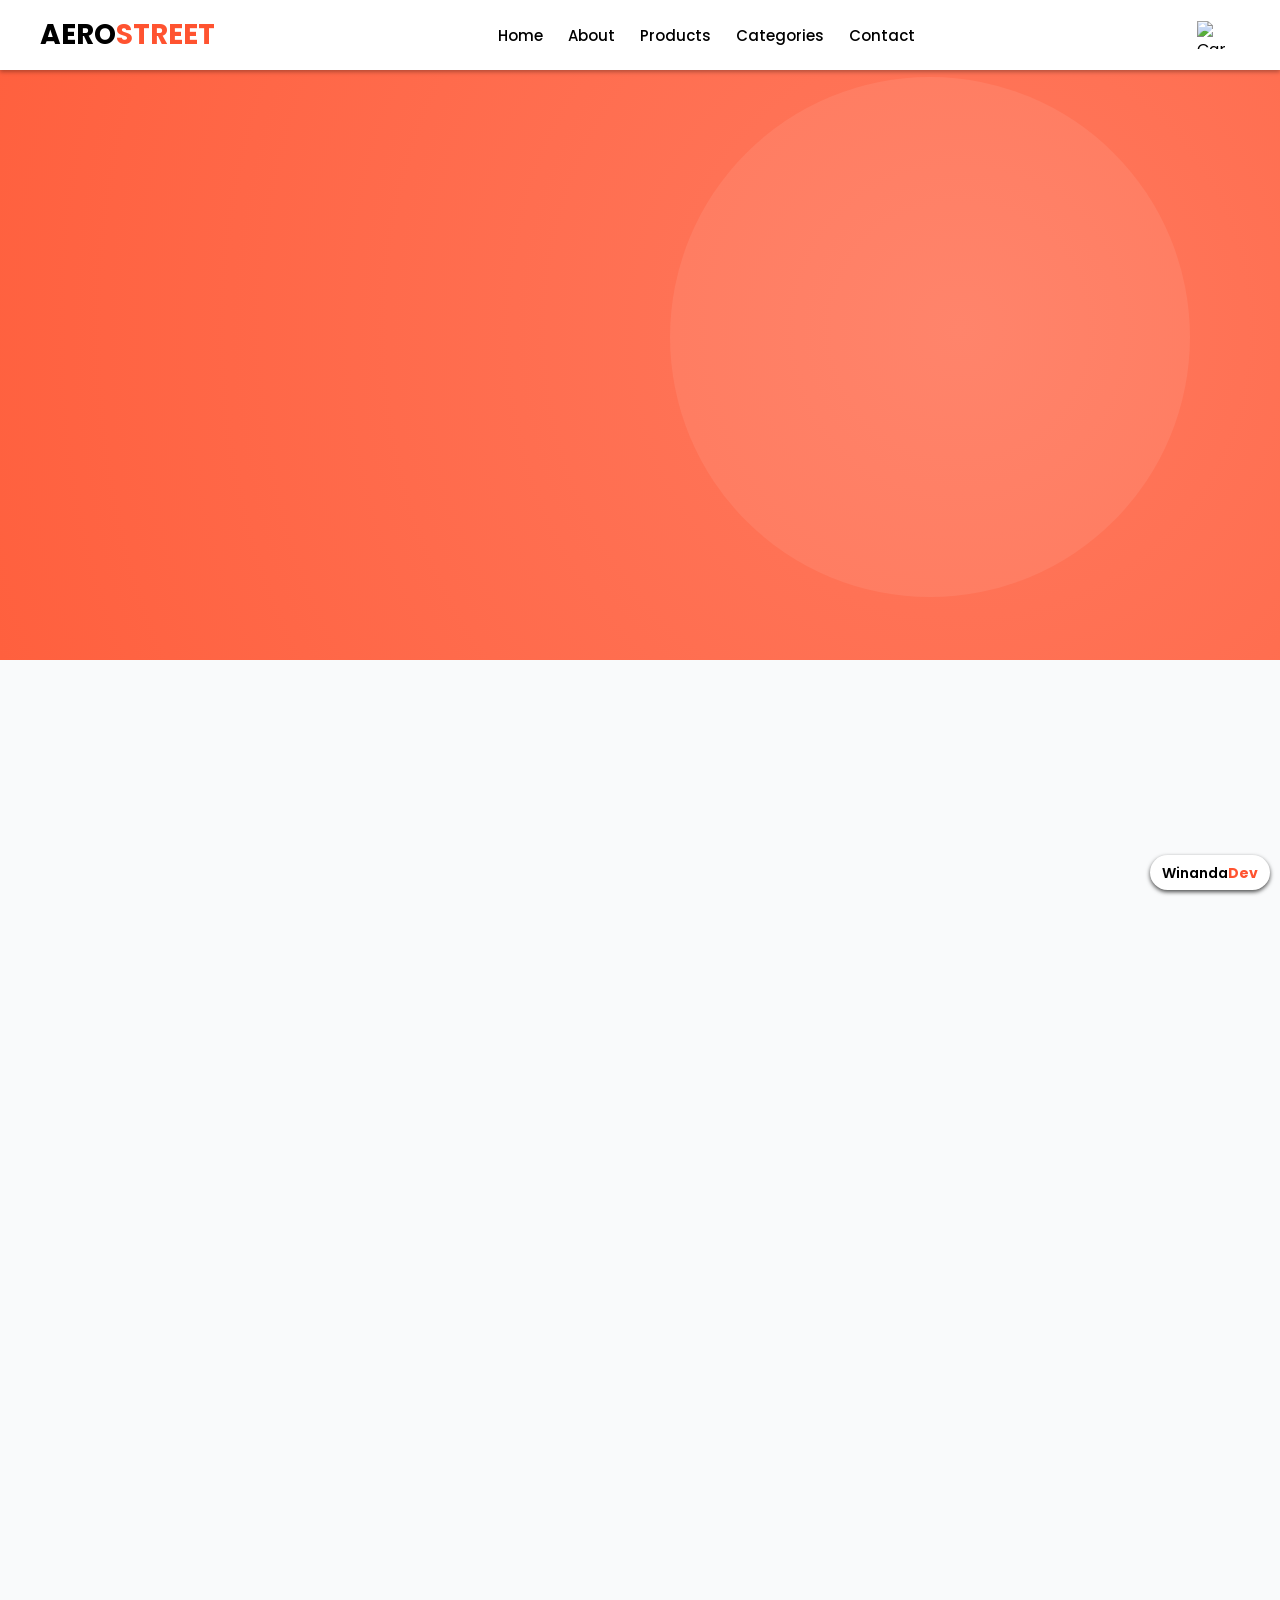
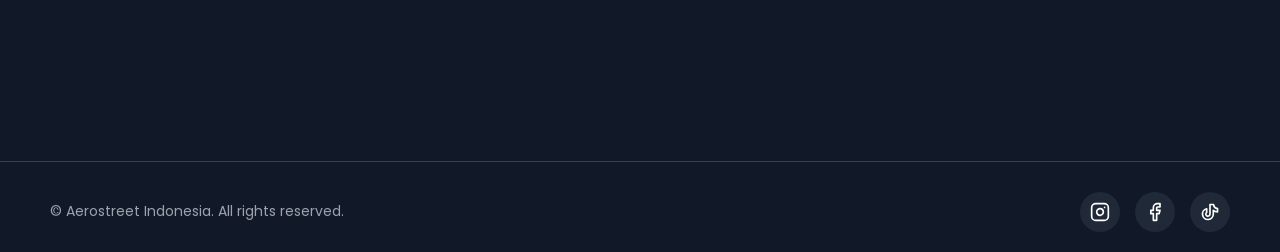
==== commit 3204a9a6: "Add files via upload" ====
--- a/index.html
+++ b/index.html
@@ -1,3 +1,32 @@
+<!--
+ *  =========================================================================================
+ *  🚀 AEROSTREET LANDING PAGE - MAIN STRUCTURE
+ *  =========================================================================================
+
+ *  👤 Author       : Winanda Dev
+ *  📅 Year         : 2026
+ *  📦 Description  : Struktur HTML5 semantik untuk landing page Aerostreet.
+ *                  Disusun dengan prinsip SEO friendly, OG Image, dan aksesibilitas.
+
+ *  📂 STRUKTUR HALAMAN :
+ *  ---------------------------------------------------------------------------------------
+ *  1. 🎩 Header         : Navigasi utama, Logo, dan Menu Mobile.
+ *  2. 🏠 Home           : Hero section dengan slogan dan CTA.
+ *  3. ℹ️ About          : Informasi brand, sejarah, dan statistik.
+ *  4. 👟 Products       : Slider showcase produk unggulan (Swiper.js).
+ *  5. ✨ Keunggulan     : Grid fitur dan kelebihan produk.
+ *  6. 📂 Categories     : Kategori produk visual.
+ *  7. 📞 Contact        : Informasi kontak dan formulir pesan.
+ *  8. 🦶 Footer         : Tautan cepat, sosial media, dan copyright.
+
+ *  🛠️ Library :
+ *     - Swiper.js (Slider)
+ *     - AOS (Animate On Scroll)
+ *     - GSAP (GreenSock Animation Platform)
+
+ *  =========================================================================================
+-->
+
 <!DOCTYPE html>
 <html lang="id">
 
@@ -16,7 +45,7 @@
     <meta property="og:title" content="Aerostreet - Now Everyone Can Buy a Good Shoes">
     <meta property="og:description" content="Temukan koleksi baru Aerostreet. Dirancang untuk jalanan, dibuat untuk masa depan. Rasakan kenyamanan dan gaya yang belum pernah ada sebelumnya.">
     <meta property="og:image" content="https://winanda150.github.io/Landing-Page-Product-Aerostreet/Elemen/OG%20IMAGE.jpg">
-    <meta property="og:url" content="https://aerostreet.co.id/official-store">
+    <meta property="og:url" content="https://aerostreet.co.id">
     <meta property="og:type" content="website">
     <meta name="twitter:card" content="summary_large_image">
     <meta name="twitter:title" content="Aerostreet - Sepatu Lokal Kualitas Global">
@@ -36,7 +65,11 @@
 </head>
 
 <body>
-    <!-- Header Content -->
+    <!-- 
+    ============================================================================
+    1. HEADER SECTION (Navbar & Mobile Menu)
+    ============================================================================
+    -->
     <header data-aos-anchor="[data-aos-anchor-navbar]">
         <div class="Navbar-Container" data-aos-anchor-navbar>
             <!-- Logo - Left side -->
@@ -59,7 +92,7 @@
             <div class="Right-Side">
                 <div class="Cart">
                     <a><img src="https://cdn-icons-png.flaticon.com/512/1170/1170678.png" alt="Cart Icon"></a>
-                    <span id="cartCounter" class="cart-counter">0</span>
+                    <span id="cartCounter" class="cart-counter"></span>
                 </div>
                 <!-- Mobile Menu Button -->
                 <button class="Mobile-Menu-Btn" id="mobileMenuBtn">
@@ -87,9 +120,13 @@
         </div>
     </header>
 
-    <!-- Main Content -->
     <main>
-        <!-- Home Section -->
+        <!-- 
+        ============================================================================
+        2. HOME SECTION (Hero Banner)
+        Bagian utama dengan slogan, judul, dan CTA.
+        ============================================================================
+        -->
         <section id="Home" class="Home-Section">
             <div class="Home-Container">
                 <!-- Home Content - Left Side (Text) -->
@@ -154,7 +191,12 @@
             </div>
         </section>
 
-        <!-- About Section -->
+        <!-- 
+        ============================================================================
+        3. ABOUT SECTION
+        Informasi mengenai sejarah, rekor MURI, dan statistik perusahaan.
+        ============================================================================
+        -->
         <section id="About" class="About-Section">
             <div class="About-Container">
                 <!-- About Image - Left Side (Muri Record Holder) -->
@@ -319,7 +361,12 @@
             </div>
         </section>
 
-        <!-- Products Section -->
+        <!-- 
+        ============================================================================
+        4. PRODUCTS SECTION (Slider)
+        Showcase produk unggulan menggunakan Swiper.js.
+        ============================================================================
+        -->
         <section id="Products" class="Products-Section">
             <div class="Products-Container">
                 <div class="Products-Text-Container" data-aos="fade-up" data-aos-duration="1000">
@@ -412,7 +459,7 @@
                                         <span class="Rating-Number">4.9</span>
                                         <!-- Garis Vertikal -->
                                         <span class="Rating-Separator"></span>
-                                        <span class="Rating-Sold">Terjual 2,7K+</span>
+                                        <span class="Rating-Sold">Terjual 2.7K+</span>
                                     </div>
                                     <div class="Product-Price">
                                         <span class="Price-Final">Rp 89.900</span>
@@ -464,7 +511,7 @@
                                         <span class="Rating-Number">4.8</span>
                                         <!-- Garis Vertikal -->
                                         <span class="Rating-Separator"></span>
-                                        <span class="Rating-Sold">Terjual 5,1K+</span>
+                                        <span class="Rating-Sold">Terjual 5.1K+</span>
                                     </div>
                                     <div class="Product-Price">
                                         <span class="Price-Final">Rp 189.900</span>
@@ -568,7 +615,7 @@
                                         <span class="Rating-Number">4.8</span>
                                         <!-- Garis Vertikal -->
                                         <span class="Rating-Separator"></span>
-                                        <span class="Rating-Sold">Terjual 7,3K+</span>
+                                        <span class="Rating-Sold">Terjual 7.3K+</span>
                                     </div>
                                     <div class="Product-Price">
                                         <span class="Price-Final">Rp 199.900</span>
@@ -621,7 +668,7 @@
                                         <span class="Rating-Number">4.9</span>
                                         <!-- Garis Vertikal -->
                                         <span class="Rating-Separator"></span>
-                                        <span class="Rating-Sold">Terjual 3,4K+</span>
+                                        <span class="Rating-Sold">Terjual 3.4K+</span>
                                     </div>
                                     <div class="Product-Price">
                                         <span class="Price-Final">Rp 229.900</span>
@@ -673,7 +720,7 @@
                                         <span class="Rating-Number">4.7</span>
                                         <!-- Garis Vertikal -->
                                         <span class="Rating-Separator"></span>
-                                        <span class="Rating-Sold">Terjual 4,6K+</span>
+                                        <span class="Rating-Sold">Terjual 4.6K+</span>
                                     </div>
                                     <div class="Product-Price">
                                         <span class="Price-Final">Rp 89.900</span>
@@ -726,7 +773,7 @@
                                         <span class="Rating-Number">4.8</span>
                                         <!-- Garis Vertikal -->
                                         <span class="Rating-Separator"></span>
-                                        <span class="Rating-Sold">Terjual 1,7K+</span>
+                                        <span class="Rating-Sold">Terjual 1.7K+</span>
                                     </div>
                                     <div class="Product-Price">
                                         <span class="Price-Final">Rp 119.900</span>
@@ -768,6 +815,12 @@
             </div>
         </section>
 
+        <!-- 
+        ============================================================================
+        5. KEUNGGULAN SECTION
+        Grid fitur utama dan nilai jual brand.
+        ============================================================================
+        -->
         <section class="Keunggulan-Section">
             <div class="Keunggulan-Container">
                 <div class="Keunggulan-Text-Container" data-aos="fade-up" data-aos-duration="1000">
@@ -878,7 +931,12 @@
             </div>
         </section>
 
-        <!-- Categories Section -->
+        <!-- 
+        ============================================================================
+        6. CATEGORIES SECTION
+        Grid kategori produk visual (Sepatu, Apparel, Sandal, Perawatan).
+        ============================================================================
+        -->
         <section id="Categories" class="Categories-Section">
             <div class="Categories-Container">
                 <div class="Categories-Text-Container" data-aos="fade-up" data-aos-duration="1000">
@@ -961,7 +1019,12 @@
             </div>
         </section>
 
-        <!-- Contact Section -->
+        <!-- 
+        ============================================================================
+        7. CONTACT SECTION
+        Informasi lokasi, sosial media, dan formulir pengiriman pesan.
+        ============================================================================
+        -->
         <section id="Contact" class="Contact-Section">
             <div class="Contact-Container">
                 <div class="Contact-Text-Container" data-aos="fade-up" data-aos-duration="1000">
@@ -1124,7 +1187,12 @@
         </section>
     </main>
 
-    <!-- Footer Content -->
+    <!-- 
+    ============================================================================
+    8. FOOTER SECTION
+    Informasi hak cipta, tautan kebijakan, dan ikon sosial media.
+    ============================================================================
+    -->
     <footer>
         <section class="Footer-Section">
             <div class="Footer-Container">
--- a/style.css
+++ b/style.css
@@ -0,0 +1,3149 @@
+/**
+ *  =========================================================================================
+ *  🎨 AEROSTREET LANDING PAGE - STYLESHEET
+ *  =========================================================================================
+
+ *  👤 Author       : Winanda Dev
+ *  📅 Year         : 2026
+ *  📦 Description  : File styling utama untuk tampilan visual landing page Aerostreet.
+ *                    Menggunakan Modern CSS (Flexbox, Grid, Variables).
+
+ *  🖌️ BAGIAN STYLING :
+ *  ---------------------------------------------------------------------------------------
+ *  1. 🌍 Global         : Reset, Typography, Scrollbar custom.
+ *  2. 🎩 Navbar         : Styling navigasi desktop & mobile menu.
+ *  3. 🏠 Home Section   : Hero layout, gradient background, animations.
+ *  4. ℹ️ About Section  : Layout grid, overlay cards, stats boxes.
+ *  5. 👟 Products       : Card styling, Swiper overrides, Truck Button.
+ *  6. ✨ Features       : Grid keunggulan dengan hover effects.
+ *  7. 📂 Categories     : Image grid dengan overlay gradient.
+ *  8. 📞 Contact        : Form styling, input fields, contact info.
+ *  9. 🦶 Footer         : Dark theme footer layout.
+ *  10.📱 Responsive      : Media queries untuk Mobile & Tablet.
+
+ *  🛠️ Library :
+ *     - Swiper.js (Slider)
+ *     - AOS (Animate On Scroll)
+ *     - GSAP (GreenSock Animation Platform)
+
+ *  =========================================================================================
+ */
+
+html {
+    scroll-behavior: smooth;
+    overflow-x: hidden; /* Mencegah scroll horizontal akibat animasi AOS */
+    scrollbar-width: thin; /* Firefox */
+    scrollbar-color: #f04a29 #ffffff; /* Firefox (Thumb Track) */
+}
+
+/**
+ * ============================================================================
+ *  1. GLOBAL STYLES & RESET
+ *  Pengaturan dasar font, scrollbar, dan reset CSS.
+ * ============================================================================
+ */
+*, *::before, *::after {
+    box-sizing: border-box;
+}
+
+body {
+    font-family: 'Poppins';
+    margin: 0;
+    padding: 0;
+}
+
+/* Custom scrollbar styles */
+::-webkit-scrollbar {
+    width: 8px;
+}
+
+::-webkit-scrollbar-track {
+    background: #ffffff;
+}
+
+::-webkit-scrollbar-thumb {
+    background: #f04a29;
+    border-radius: 10px;
+}
+
+body,
+body:focus,
+body:active {
+    outline: none !important;
+    -webkit-tap-highlight-color: transparent !important;
+    border: none;
+    box-shadow: none;
+}
+
+/* Scroll untuk section dengan ID (Navbar) */
+section[id] {
+    scroll-margin-top: 70px;
+}
+
+/* ================================================ */
+
+/**
+ * ============================================================================
+ *  2. NAVBAR STYLES
+ *  Styling untuk header, logo, menu navigasi, dan cart icon.
+ * ============================================================================
+ */
+.Navbar-Container {
+    position: fixed;
+    top: 0px;
+    left: 0px;
+    width: 100%;
+    height: 70px;
+    display: flex;
+    justify-content: space-between;
+    align-items: center;
+    background-color: #ffffff;
+    box-shadow: 0 2px 4px rgba(0, 0, 0, 0.3);
+    padding: 0 40px;
+    z-index: 1000;
+}
+
+/* Logo - Left side */
+.Logo {
+    flex: 0 0 auto;
+}
+
+.Logo h1 {
+    color: #333;
+    font-size: 28px;
+    margin: 0;
+    text-transform: uppercase;
+    white-space: nowrap;
+}
+
+/* Navbar Menu - Center */
+.Navbar-Menu {
+    flex: 1;
+    display: flex;
+    justify-content: center;
+}
+
+.Menu {
+    display: flex;
+    gap: 25px;
+    margin: 0;
+    padding: 0;
+    list-style: none;
+}
+
+.Menu li a {
+    text-decoration: none;
+    color: #000000;
+    font-size: 15px;
+    font-weight: 500;
+    transition: color 0.3s ease;
+    width: max-content;
+    position: relative;
+    cursor: pointer;
+    margin: 100px auto;
+}
+
+.Menu li a::after {
+    content: "";
+    position: absolute;
+    bottom: -5px;
+    height: 2px;
+    width: 100%;
+    left: 0px;
+    background-color: #FF5330;
+    transition: 0.3s;
+    transition-timing-function: ease-in-out;
+    transform: scaleX(0);
+}
+
+.Menu li a:hover::after {
+    transform: scaleX(1);
+}
+
+.Menu li a:hover {
+    color: #FF5330;
+}
+
+/* Right Side - Cart (desktop) */
+.Right-Side {
+    flex: 0 0 auto;
+    display: flex;
+    align-items: center;
+    gap: 20px;
+    margin-right: 15px;
+}
+
+.Cart {
+    display: flex;
+    align-items: center;
+    position: relative;
+}
+
+.Cart a {
+    display: flex;
+    align-items: center;
+    text-decoration: none;
+}
+
+.Cart a img {
+    width: 28px;
+    height: 28px;
+    object-fit: contain;
+    user-select: none;
+    -moz-user-select: none;
+    -webkit-user-drag: none;
+    -webkit-user-select: none;
+    -ms-user-select: none;
+    cursor: pointer;
+}
+
+.cart-counter {
+    position: absolute;
+    top: -5px;
+    right: -10px;
+    background-color: #FF5330;
+    color: white;
+    border-radius: 50%;
+    width: 20px;
+    height: 20px;
+    font-size: 12px;
+    font-weight: bold;
+    display: flex;
+    justify-content: center;
+    align-items: center;
+    transform: scale(0);
+    user-select: none;
+    -moz-user-select: none;
+    -webkit-user-drag: none;
+    -webkit-user-select: none;
+    -ms-user-select: none;    
+    transition: transform 0.3s ease;
+}
+
+.cart-counter.visible {
+    transform: scale(1);
+}
+
+.cart-shake {
+    animation: cartShake 0.5s ease-in-out;
+}
+
+/* Animasi Keranjang Bergoyang */
+@keyframes cartShake {
+    0% { transform: rotate(0); }
+    25% { transform: rotate(-15deg); }
+    50% { transform: rotate(15deg); }
+    75% { transform: rotate(-15deg); }
+    100% { transform: rotate(0); }
+}
+
+/* Mobile Menu Button - hidden on desktop */
+.Mobile-Menu-Btn {
+    display: none;
+}
+
+/* Mobile Dropdown - hidden on desktop */
+.Mobile-Dropdown {
+    display: none;
+}
+
+/* ================================================ */
+
+/**
+ * ============================================================================
+ *  3. HOME SECTION STYLES
+ *  Styling area Hero, background gradient, dan elemen dekoratif.
+ * ============================================================================
+ */
+.Home-Section {
+    background: radial-gradient(circle at 75% 50%, #ff795e 0%, #FF603E 100%);
+    position: relative;
+    overflow: hidden;
+    min-height: auto;
+    width: 100%;
+    display: flex;
+    align-items: center;
+    justify-content: center;
+    padding-top: 100px;
+    padding-bottom: 70px;
+    box-sizing: border-box;
+}
+
+/* Elemen Dekoratif Lingkaran di Belakang Sepatu */
+.Home-Section::before {
+    content: "";
+    position: absolute;
+    top: 51%;
+    right: 7%;
+    transform: translateY(-50%);
+    width: 520px;
+    height: 520px;
+    background: rgba(255, 255, 255, 0.08);
+    border-radius: 50%;
+    z-index: 0;
+    pointer-events: none;
+}
+
+/* Home Container - Flexbox for layout */
+.Home-Container {
+    position: relative;
+    z-index: 1;
+    display: flex;
+    flex-direction: row;
+    justify-content: space-between;
+    align-items: center;
+    width: 100%;
+    max-width: 1250px;
+    padding: 0 50px;
+    gap: 30px;
+    height: auto;
+    box-sizing: border-box;
+}
+
+/* Home Content - Left Side (Text) */
+.Home-Content {
+    flex: 1;
+    max-width: 500px;
+    text-align: left;
+}
+
+/* Slogan Container */
+.Slogan-Container {
+    display: inline-flex;
+    align-items: center;
+    gap: 12px;
+    padding: 8px 20px;
+    border-radius: 30px;
+    background-color: rgba(255, 255, 255, 0.2);
+    backdrop-filter: blur(10px);
+    border: 1px solid rgba(255, 255, 255, 0.3);
+    margin-bottom: 15px;
+}
+
+/* Slogan Circle */
+.Slogan-Circle {
+    display: inline-block;
+    width: 8px;
+    height: 8px;
+    background-color: #FF5330;
+    border-radius: 50%;
+    flex-shrink: 0;
+}
+
+/* Slogan */
+.Slogan {
+    display: inline-block;
+    font-size: 13px;
+    font-weight: 500;
+    color: #ffffff;
+    letter-spacing: 2px;
+    opacity: 0.9;
+    user-select: none;
+    -moz-user-select: none;
+    -webkit-user-drag: none;
+    -webkit-user-select: none;
+    -ms-user-select: none;
+}
+
+.Home-Title {
+    font-size: 48px;
+    font-weight: 700;
+    color: #ffffff;
+    margin: 0 0 20px 0;
+    line-height: 1.2;
+    text-transform: uppercase;
+    text-shadow: 0 2px 10px rgba(0, 0, 0, 0.1);
+}
+
+.Home-Description {
+    font-size: 18px;
+    color: #ffffff;
+    margin-bottom: 30px;
+    line-height: 1.6;
+    opacity: 0.9;
+}
+
+/* Button Container - Desktop (Horizontal) */
+.Button-Container {
+    display: flex;
+    flex-direction: row;
+    gap: 20px;
+}
+
+/* Home Button */
+.Home-Button {
+    display: inline-flex;
+    align-items: center;
+    padding: 15px 40px;
+    background-color: #ffffff;
+    color: #FF603E;
+    text-decoration: none;
+    font-size: 16px;
+    font-weight: 600;
+    border-radius: 50px;
+    transition: all 0.3s ease;
+    box-shadow: 0 4px 15px rgba(0, 0, 0, 0.2);
+    user-select: none;
+    -moz-user-select: none;
+    -webkit-user-drag: none;
+    -webkit-user-select: none;
+    -ms-user-select: none;
+}
+
+.Home-Button:hover {
+    transform: translateY(-4px);
+    box-shadow: 0 6px 20px rgba(0, 0, 0, 0.3);
+}
+
+/* Home Button Icon */
+.Home-Button-Icon {
+    width: 20px;
+    height: 20px;
+    margin-left: 8px;
+    transition: transform 0.3s ease;
+}
+
+.Home-Button:hover .Home-Button-Icon {
+    transform: translateX(4px);
+}
+
+/* Watch Video Button - Same style as Home Button */
+.Watch-Video-Button {
+    display: inline-flex;
+    align-items: center;
+    justify-content: center;
+    padding: 15px 40px;
+    background-color: transparent;
+    color: #ffffff;
+    text-decoration: none;
+    font-size: 16px;
+    font-weight: 600;
+    border-radius: 50px;
+    border: 2px solid #ffffff;
+    transition: all 0.3s ease;
+    box-shadow: 0 4px 15px rgba(0, 0, 0, 0.2);
+    user-select: none;
+    -moz-user-select: none;
+    -webkit-user-drag: none;
+    -webkit-user-select: none;
+    -ms-user-select: none;
+}
+
+.Watch-Video-Button:hover {
+    transform: translateY(-4px);
+    box-shadow: 0 6px 20px rgba(0, 0, 0, 0.3);
+}
+
+.Watch-Icon {
+    width: 20px;
+    height: 20px;
+    margin-right: 8px;
+    transition: transform 0.3s ease;
+}
+
+.Watch-Video-Button:hover .Watch-Icon {
+    transform: scale(1.1);
+}
+
+/* Info Box Styles - Desktop */
+.Info-Box {
+    display: flex;
+    align-items: center;
+    gap: 20px;
+    margin-top: 40px;
+}
+
+.Info-Box .box {
+    display: flex;
+    flex-direction: column;
+    align-items: center;
+    text-align: center;
+}
+
+.Info-Box .box h3 {
+    color: #ffffff;
+    font-size: 32px;
+    margin: 0;
+    font-weight: 700;
+    line-height: 1;
+}
+
+.Info-Box .box p {
+    color: rgba(255, 255, 255, 0.8);
+    font-size: 12px;
+    margin: 5px 0 0 0;
+    font-weight: 500;
+    text-transform: uppercase;
+    letter-spacing: 1px;
+    white-space: nowrap;
+}
+
+/* Vertical Separator Line - Desktop */
+.Info-Box span {
+    display: inline-block;
+    width: 2px;
+    height: 50px;
+    background-color: #ffffff;
+    align-self: center;
+    border-radius: 1px;
+    flex-shrink: 0;
+}
+
+/* Home Image - Right Side (Shoe) */
+.Home-Image {
+    flex: 1;
+    display: flex;
+    justify-content: center;
+    align-items: center;
+    height: 100%;
+}
+
+.Home-Image img {
+    margin-top: 40px;
+    width: 450px;
+    height: 450px;
+    object-fit: contain;
+    filter: drop-shadow(0 10px 30px rgba(0, 0, 0, 0.3));
+    animation: naik-turun 5s ease-in-out infinite;
+    user-select: none;
+    -moz-user-select: none;
+    -webkit-user-drag: none;
+    -webkit-user-select: none;
+    -ms-user-select: none;
+}
+
+@keyframes naik-turun {
+    0% {
+        transform: translateY(0px);
+    }
+    50% {
+        transform: translateY(-20px);
+    }
+    100% {
+        transform: translateY(0px);
+    }
+}
+
+/* ================================================ */
+
+/**
+ * ============================================================================
+ *  4. ABOUT SECTION STYLES
+ *  Styling untuk bagian "Tentang Kami", gambar overlay, dan statistik.
+ * ============================================================================
+ */
+.About-Section {
+    width: 100%;
+    display: flex;
+    flex-direction: column;
+    align-items: center;
+    background-color: #F9FAFB;
+    padding-top: 80px;
+    padding-bottom: 30px;
+    overflow: hidden;
+}
+
+.About-Container {
+    display: flex;
+    flex-direction: row;
+    justify-content: space-between;
+    align-items: center;
+    width: 100%;
+    max-width: 1320px;
+    padding: 0 50px;
+    gap: 60px;
+    box-sizing: border-box;
+}
+
+/* About Image - Left Side (Muri Record Holder) */
+.About-Image {
+    flex: 1;
+    display: flex;
+    justify-content: center;
+    align-items: center;
+    width: 50%;
+    position: relative;
+}
+
+.About-Image img {
+    width: 100%;
+    height: auto;
+    object-fit: cover;
+    border-radius: 20px;
+    user-select: none;
+    -moz-user-select: none;
+    -webkit-user-drag: none;
+    -webkit-user-select: none;
+    -ms-user-select: none;
+    box-shadow: 0px 10px 30px rgba(0, 0, 0, 0.2);
+}
+
+/* About Overlay Boxes - Top Left */
+.About-Overlay-Box1 {
+    position: absolute;
+    top: -23px;
+    left: -30px;
+}
+
+.Overlay-TextWrapper1 {
+    display: flex;
+    flex-direction: column;
+    background-color: #012B7F;
+    padding: 18px 20px;
+    border-radius: 10px;
+    box-shadow: 0 2px 10px rgba(0, 0, 0, 0.2);
+}
+
+.Overlay-Text-Box11 {
+    font-size: 15px;
+    color: #ffffff;
+}
+
+.Overlay-Text-Box22 {
+    margin-top: -5px;
+    font-size: 28px;
+    font-weight: 700;
+    color: #ffffff;
+}
+
+/* About Overlay Box 2 - Bottom Right */
+.About-Overlay-Box2 {
+    position: absolute;
+    bottom: -30px;
+    right: -27px;
+    display: flex;
+    align-items: center;
+    gap: 12px;
+    padding: 20px 20px;
+    background-color: #ffffff;
+    border-radius: 10px;
+    box-shadow: 0 4px 15px rgba(0, 0, 0, 0.2);
+}
+
+.Overlay-Icon-Box {
+    width: 50px;
+    height: 50px;
+    background-color: #FFEDE9;
+    border-radius: 10px;
+    display: flex;
+    align-items: center;
+    justify-content: center;
+}
+
+.Overlay-Icon-Box svg {
+    width: 27px;
+    height: 27px;
+    color: #FF5330;
+}
+
+.Overlay-TextWrapper2 {
+    display: flex;
+    flex-direction: column;
+}
+
+.Overlay-Text-Box33 {
+    font-size: 27px;
+    font-weight: 700;
+    color: #000000;
+    line-height: 1.2;
+}
+
+.Overlay-Text-Box44 {
+    font-size: 13px;
+    font-weight: 500;
+    color: #555555;
+    line-height: 1.2;
+}
+
+/* About Content - Right Side (Text) */
+.About-Content {
+    flex: 1;
+    width: 50%;
+    text-align: left;
+}
+
+.About-Title {
+    font-size: 18px;
+    font-weight: 500;
+    color: #FF5330;
+    margin: 0 0 15px 0;
+}
+
+.About-Subtitle {
+    font-size: 40px;
+    font-weight: 700;
+    color: #000000;
+    margin: 0 0 25px 0;
+    line-height: 1.2;
+}
+
+.About-Description {
+    font-size: 18px;
+    color: #555555;
+    margin-bottom: 20px;
+    line-height: 1.7;
+}
+
+/* About Features Grid */
+.About-Features {
+    display: grid;
+    grid-template-columns: repeat(2, 1fr);
+    gap: 20px;
+    margin-top: 30px;
+}
+
+.Feature-Item {
+    display: flex;
+    align-items: center;
+    gap: 12px;
+}
+
+.Feature-Icon {
+    padding: 5px 5px;
+    background-color: #FF5330;
+    border-radius: 50%;
+    display: flex;
+    align-items: center;
+    justify-content: center;
+}
+
+.Feature-Icon svg {
+    width: 13px;
+    height: 13px;
+    color: #ffffff;
+    user-select: none;
+    -moz-user-select: none;
+    -webkit-user-drag: none;
+    -webkit-user-select: none;
+    -ms-user-select: none;
+}
+
+.Feature-Text {
+    font-size: 15px;
+    color: #555555;
+    font-weight: 500;
+}
+
+/* Stats Grid - Full Width Below About */
+.Stats-Container {
+    display: grid;
+    grid-template-columns: repeat(4, 1fr);
+    gap: 30px;
+    width: 100%;
+    max-width: 1320px;
+    margin-top: 60px;
+    padding: 0 50px;
+    box-sizing: border-box;
+}
+
+.Stats-Box {
+    background-color: #ffffff;
+    border-radius: 10px;
+    padding: 30px;
+    display: flex;
+    flex-direction: column;
+    align-items: center;
+    justify-content: center;
+    gap: 10px;
+    box-shadow: 0 4px 15px rgba(0, 0, 0, 0.15);
+    cursor: pointer;
+    transition: all 0.3s ease;
+}
+
+.Stats-Box:hover {
+    transform: translateY(-5px);
+    box-shadow: 0 6px 20px rgba(0, 0, 0, 0.3);
+}
+
+.Stats-Box:hover .Stats-IconWrapper {
+    background-color: #FF5330;
+}
+
+.Stats-Box:hover .Stats-Icon {
+    color: #ffffff;
+}
+
+.Stats-IconWrapper {
+    background-color: #FFEDE9;
+    border-radius: 10px;
+    padding: 12px;
+    display: flex;
+    align-items: center;
+    justify-content: center;
+}
+
+.Stats-Icon {
+    color: #ff4b27;
+}
+
+.Stats-Number {
+    font-size: 25px;
+    font-weight: 700;
+    color: #000000;
+    line-height: 1.2;
+}
+
+.Stats-Label {
+    font-size: 14px;
+    font-weight: 500;
+    color: #555555;
+    line-height: 1.2;
+    text-align: center;
+}
+
+/* ================================================ */
+
+/**
+ * ============================================================================
+ *  5. PRODUCTS SECTION STYLES
+ *  Styling untuk container produk, card, rating, dan harga.
+ * ============================================================================
+ */
+.Products-Section {
+    width: 100%;
+    display: flex;
+    flex-direction: column;
+    align-items: center;
+    background-color: #F9FAFB;
+    padding-top: 80px;
+    overflow: hidden;
+}
+
+.Products-Container {
+    display: flex;
+    justify-content: center;
+    align-items: center;
+    width: 100%;
+    max-width: 1320px;
+    padding: 0 50px;
+    box-sizing: border-box;
+}
+
+/* Products Text Container - Center side */
+.Products-Text-Container {
+    display: flex;
+    flex-direction: column;
+    align-items: center;
+    text-align: center;
+    max-width: 800px;
+}
+
+.Products-Slogan {
+    display: inline-block;
+    padding: 8px 20px;
+    background-color: #FF5330;
+    color: #ffffff;
+    font-size: 14px;
+    font-weight: 500;
+    border-radius: 20px;
+    margin-bottom: 20px;
+    letter-spacing: 1px;
+}
+
+.Products-Title {
+    font-size: 45px;
+    font-weight: 700;
+    margin: 0 0 20px 0;
+    line-height: 1.2;
+    display: flex;
+    gap: 10px;
+    flex-wrap: wrap;
+    justify-content: center;
+}
+
+.Title-Normal1 {
+    color: #000000;
+    font-weight: 700;
+}
+
+.Title-Accent1 {
+    color: #FF5330;
+    font-weight: 700;
+}
+
+.Products-Description {
+    font-size: 18px;
+    color: #555555;
+    margin: 0;
+    line-height: 1.6;
+    max-width: 680px;
+}
+
+/* Products Swiper Container - Full Width */
+.Products-Swiper-Container {
+    width: 100%;
+    max-width: 1320px;
+    margin-top: 30px;
+    padding: 0 50px;
+    box-sizing: border-box;
+}
+
+.Products-Swiper {
+    width: 100%;
+    height: auto;
+}
+
+.Products-Swiper .swiper-slide {
+    width: 350px;
+    height: auto;
+    display: flex;
+    justify-content: center;
+}
+
+/* Product Card Styles */
+.Product-Card {
+    background-color: #ffffff;
+    border-radius: 15px;
+    box-shadow: 0 4px 15px rgba(0, 0, 0, 0.1);
+    transition: all 0.3s ease;
+    cursor: pointer;
+    width: 100%;
+    margin-top: 20px;
+}
+
+.Product-Card:hover {
+    transform: translateY(-10px);
+    box-shadow: 0 8px 25px rgba(0, 0, 0, 0.2);
+}
+
+.Product-Image {
+    width: 100%;
+    height: auto;
+    display: flex;
+    align-items: center;
+    justify-content: center;
+    background-color: #ffffff;
+    border-top-left-radius: 15px;
+    border-top-right-radius: 15px;
+}
+
+.Product-Image img {
+    width: 100%;
+    height: 100%;
+    object-fit: cover;
+    transition: transform 0.3s ease;
+    border-top-left-radius: 15px;
+    border-top-right-radius: 15px;
+    user-select: none;
+    -moz-user-select: none;
+    -webkit-user-drag: none;
+    -webkit-user-select: none;
+    -ms-user-select: none;
+}
+
+.Product-Info {
+    padding: 20px;
+    display: flex;
+    flex-direction: column;
+    gap: 5px;
+}
+
+.Product-Category {
+    font-size: 12px;
+    font-weight: 500;
+    color: #555555;
+    text-transform: uppercase;
+    letter-spacing: 1px;
+}
+
+.Product-Name {
+    font-size: 17px;
+    font-weight: 600;
+    color: #000000;
+    margin: 0;
+    line-height: 1.3;
+}
+
+/* Product Rating Styles */
+.Product-Rating {
+    display: flex;
+    align-items: center;
+    gap: 8px;
+}
+
+.Rating-Icon {
+    width: 16px;
+    height: 16px;
+    color: #FFC107;
+    fill: #FFC107;
+}
+
+.Rating-Number {
+    font-size: 13px;
+    font-weight: 600;
+    color: #333333;
+}
+
+.Rating-Separator {
+    width: 2px;
+    height: 14px;
+    background-color: #e0e0e0;
+}
+
+.Rating-Sold {
+    font-size: 13px;
+    color: #888888;
+}
+
+/* Product Price Styles */
+.Product-Price {
+    display: flex;
+    align-items: center;
+    gap: 8px;
+}
+
+.Price-Final {
+    font-size: 18px;
+    font-weight: 700;
+    color: #FF5330;
+}
+
+.Price-Original {
+    font-size: 13px;
+    color: #999999;
+    text-decoration: line-through;
+}
+
+/* ================================================ */
+/* Swiper Navigation Buttons */
+.Products-Swiper .swiper-button-prev,
+.Products-Swiper .swiper-button-next {
+    color: #FF5330;
+    background-color: #ffffff;
+    width: 50px;
+    height: 50px;
+    padding: 10px;
+    border-radius: 50%;
+    transition: background-color 0.3s ease;
+    box-shadow: 0 4px 15px rgba(0, 0, 0, 0.15);
+}
+
+.Products-Swiper .swiper-button-prev::after,
+.Products-Swiper .swiper-button-next::after {
+    font-size: 22px;
+    font-weight: bold;
+}
+
+.Products-Swiper .swiper-button-prev:hover,
+.Products-Swiper .swiper-button-next:hover {
+    background-color: #FF5330;
+    color: #ffffff;
+}
+
+/* Swiper Pagination */
+.Products-Swiper .swiper-pagination {
+    position: relative;
+    margin-top: 30px;
+}
+
+.Products-Swiper .swiper-pagination-bullet {
+    background-color: #cccccc;
+    opacity: 1;
+}
+
+.Products-Swiper .swiper-pagination-bullet-active {
+    background-color: #FF5330;
+}
+
+/* ================================================ */
+/**
+ *  5.1. TRUCK BUTTON ANIMATION
+ *  CSS kompleks untuk animasi tombol "Add to Cart" (Truk berjalan).
+ *  Credit: Aaron Iker (Desain asli).
+ * ============================================================================
+ */
+.truck-button {
+    --color: #fff;
+    --background: #2B3044;
+    --tick: #16BF78;
+    --base: #0D0F18;
+    --wheel: #2B3044;
+    --wheel-inner: #646B8C;
+    --wheel-dot: #fff;
+    --back: #6D58FF;
+    --back-inner: #362A89;
+    --back-inner-shadow: #2D246B;
+    --front: #A6ACCD;
+    --front-shadow: #535A79;
+    --front-light: #FFF8B1;
+    --window: #2B3044;
+    --window-shadow: #404660;
+    --street: #646B8C;
+    --street-fill: #404660;
+    --box: #DCB97A;
+    --box-shadow: #B89B66;
+    margin-top: 20px;
+    padding: 12px 0;
+    width: 100%;
+    cursor: pointer;
+    text-align: center;
+    position: relative;
+    border: none;
+    outline: none;
+    color: var(--color);
+    background: var(--background);
+    border-radius: var(--br, 15px);
+    -webkit-tap-highlight-color: transparent;
+    transform-style: preserve-3d;
+    transform: rotateX(var(--rx, 0deg)) translateZ(0);
+    transition: transform 0.5s, border-radius 0.3s linear var(--br-d, 0s);
+}
+
+.truck-button:before, .truck-button:after {
+    content: "";
+    position: absolute;
+    left: 0;
+    top: 0;
+    width: 100%;
+    height: 6px;
+    display: block;
+    background: var(--b, var(--street));
+    transform-origin: 0 100%;
+    transform: rotateX(90deg) scaleX(var(--sy, 1));
+}
+.truck-button:after {
+    --sy: var(--progress, 0);
+    --b: var(--street-fill);
+}
+.truck-button .default,
+.truck-button .success {
+    display: block;
+    font-weight: 500;
+    font-size: 14px;
+    line-height: 24px;
+    opacity: var(--o, 1);
+    transition: opacity 0.3s;
+}
+.truck-button .success {
+    --o: 0;
+    position: absolute;
+    top: 12px;
+    left: 0;
+    right: 0;
+}
+.truck-button .success svg {
+    width: 12px;
+    height: 10px;
+    display: inline-block;
+    vertical-align: top;
+    fill: none;
+    margin: 7px 0 0 12px;
+    stroke: var(--tick);
+    stroke-width: 2;
+    stroke-linecap: round;
+    stroke-linejoin: round;
+    stroke-dasharray: 16px;
+    stroke-dashoffset: var(--offset, 16px);
+    transition: stroke-dashoffset 0.4s ease 0.45s;
+}
+.truck-button .truck {
+    position: absolute;
+    width: 72px;
+    height: 28px;
+    transform: rotateX(90deg) translate3d(var(--truck-x, 4px), calc(var(--truck-y-n, -26) * 1px), 12px);
+}
+.truck-button .truck:before, .truck-button .truck:after {
+    content: "";
+    position: absolute;
+    bottom: -6px;
+    left: var(--l, 18px);
+    width: 10px;
+    height: 10px;
+    border-radius: 50%;
+    z-index: 2;
+    box-shadow: inset 0 0 0 2px var(--wheel), inset 0 0 0 4px var(--wheel-inner);
+    background: var(--wheel-dot);
+    transform: translateY(calc(var(--truck-y) * -1px)) translateZ(0);
+}
+.truck-button .truck:after {
+    --l: 54px;
+}
+.truck-button .truck .wheel,
+.truck-button .truck .wheel:before {
+    position: absolute;
+    bottom: var(--b, -6px);
+    left: var(--l, 6px);
+    width: 10px;
+    height: 10px;
+    border-radius: 50%;
+    background: var(--wheel);
+    transform: translateZ(0);
+}
+.truck-button .truck .wheel {
+    transform: translateY(calc(var(--truck-y) * -1px)) translateZ(0);
+}
+.truck-button .truck .wheel:before {
+    --l: 35px;
+    --b: 0;
+    content: "";
+}
+.truck-button .truck .front,
+.truck-button .truck .back,
+.truck-button .truck .box {
+    position: absolute;
+}
+.truck-button .truck .back {
+    left: 0;
+    bottom: 0;
+    z-index: 1;
+    width: 47px;
+    height: 28px;
+    border-radius: 1px 1px 0 0;
+    background: linear-gradient(68deg, var(--back-inner) 0%, var(--back-inner) 22%, var(--back-inner-shadow) 22.1%, var(--back-inner-shadow) 100%);
+}
+.truck-button .truck .back:before, .truck-button .truck .back:after {
+    content: "";
+    position: absolute;
+}
+.truck-button .truck .back:before {
+    left: 11px;
+    top: 0;
+    right: 0;
+    bottom: 0;
+    z-index: 2;
+    border-radius: 0 1px 0 0;
+    background: var(--back);
+}
+.truck-button .truck .back:after {
+    border-radius: 1px;
+    width: 73px;
+    height: 2px;
+    left: -1px;
+    bottom: -2px;
+    background: var(--base);
+}
+.truck-button .truck .front {
+    left: 47px;
+    bottom: -1px;
+    height: 22px;
+    width: 24px;
+    -webkit-clip-path: polygon(55% 0, 72% 44%, 100% 58%, 100% 100%, 0 100%, 0 0);
+    clip-path: polygon(55% 0, 72% 44%, 100% 58%, 100% 100%, 0 100%, 0 0);
+    background: linear-gradient(84deg, var(--front-shadow) 0%, var(--front-shadow) 10%, var(--front) 12%, var(--front) 100%);
+}
+.truck-button .truck .front:before, .truck-button .truck .front:after {
+    content: "";
+    position: absolute;
+}
+.truck-button .truck .front:before {
+    width: 7px;
+    height: 8px;
+    background: #fff;
+    left: 7px;
+    top: 2px;
+    -webkit-clip-path: polygon(0 0, 60% 0%, 100% 100%, 0% 100%);
+    clip-path: polygon(0 0, 60% 0%, 100% 100%, 0% 100%);
+    background: linear-gradient(59deg, var(--window) 0%, var(--window) 57%, var(--window-shadow) 55%, var(--window-shadow) 100%);
+}
+.truck-button .truck .front:after {
+    width: 3px;
+    height: 2px;
+    right: 0;
+    bottom: 3px;
+    background: var(--front-light);
+}
+.truck-button .truck .box {
+    width: 13px;
+    height: 13px;
+    right: 56px;
+    bottom: 0;
+    z-index: 1;
+    border-radius: 1px;
+    overflow: hidden;
+    transform: translate(calc(var(--box-x, -24) * 1px), calc(var(--box-y, -6) * 1px)) scale(var(--box-s, 0.5));
+    opacity: var(--box-o, 0);
+    background: linear-gradient(68deg, var(--box) 0%, var(--box) 50%, var(--box-shadow) 50.2%, var(--box-shadow) 100%);
+    background-size: 250% 100%;
+    background-position-x: calc(var(--bx, 0) * 1%);
+}
+.truck-button .truck .box:before, .truck-button .truck .box:after {
+    content: "";
+    position: absolute;
+}
+.truck-button .truck .box:before {
+    content: "";
+    background: rgba(255, 255, 255, 0.2);
+    left: 0;
+    right: 0;
+    top: 6px;
+    height: 1px;
+}
+.truck-button .truck .box:after {
+    width: 6px;
+    left: 100%;
+    top: 0;
+    bottom: 0;
+    background: var(--back);
+    transform: translateX(calc(var(--hx, 0) * 1px));
+}
+.truck-button.animation {
+    --rx: -90deg;
+    --br: 0;
+}
+.truck-button.animation .default {
+    --o: 0;
+}
+.truck-button.animation.done {
+    --rx: 0deg;
+    --br: 15px;
+    --br-d: .2s;
+}
+.truck-button.animation.done .success {
+    --o: 1;
+    --offset: 0;
+}
+
+/* ================================================ */
+
+/**
+ * ============================================================================
+ *  6. KEUNGGULAN SECTION STYLES
+ *  Styling grid box untuk fitur dan kelebihan brand.
+ * ============================================================================
+ */
+.Keunggulan-Section {
+    width: 100%;
+    display: flex;
+    flex-direction: column;
+    align-items: center;
+    background-color: #F9FAFB;
+    padding-top: 80px;
+    padding-bottom: 28px;
+    overflow: hidden;
+}
+
+.Keunggulan-Container {
+    display: flex;
+    justify-content: center;
+    align-items: center;
+    width: 100%;
+    max-width: 1320px;
+    padding: 0 50px;
+    box-sizing: border-box;
+}
+
+/* Products Text Container - Center side */
+.Keunggulan-Text-Container {
+    display: flex;
+    flex-direction: column;
+    align-items: center;
+    text-align: center;
+    max-width: 800px;
+}
+
+.Keunggulan-Slogan {
+    display: inline-block;
+    padding: 8px 20px;
+    background-color: #FF5330;
+    color: #ffffff;
+    font-size: 14px;
+    font-weight: 500;
+    border-radius: 20px;
+    margin-bottom: 20px;
+    letter-spacing: 1px;
+}
+
+.Keunggulan-Title {
+    font-size: 45px;
+    font-weight: 700;
+    margin: 0 0 20px 0;
+    line-height: 1.2;
+    display: flex;
+    gap: 10px;
+    flex-wrap: wrap;
+    justify-content: center;
+}
+
+.Title-Normal2 {
+    color: #000000;
+    font-weight: 700;
+}
+
+.Title-Accent2 {
+    color: #FF5330;
+    font-weight: 700;
+}
+
+.Keunggulan-Description {
+    font-size: 18px;
+    color: #555555;
+    margin: 0;
+    line-height: 1.6;
+    max-width: 680px;
+}
+
+/* Keunggulan Grid Styles */
+.Keunggulan-Grid-Container {
+    display: grid;
+    grid-template-columns: repeat(3, 1fr);
+    gap: 40px;
+    width: 100%;
+    max-width: 1320px;
+    margin-top: 50px;
+    padding: 0 50px;
+    box-sizing: border-box;
+}
+
+.Keunggulan-Box {
+    background-color: #ffffff;
+    border-radius: 12px;
+    padding: 30px;
+    display: flex;
+    flex-direction: column;
+    align-items: flex-start;
+    gap: 15px;
+    box-shadow: 0 4px 10px rgba(0, 0, 0, 0.15);
+    cursor: pointer;
+    position: relative;
+    overflow: hidden;
+    transition: box-shadow 0.3s ease;
+}
+
+/* Garis Transisi Hover */
+.Keunggulan-Box::after {
+    content: "";
+    position: absolute;
+    bottom: 0;
+    left: 0;
+    width: 0%;
+    height: 4px;
+    background-color: var(--hover-color, #FF5330);
+    transition: width 0.3s ease;
+}
+
+.Keunggulan-Box:hover::after {
+    width: 100%;
+}
+
+.Keunggulan-Box:hover {
+    box-shadow: 0 6px 20px rgba(0, 0, 0, 0.3);
+}
+
+.Keunggulan-Box:hover .Keunggulan-Box-Title {
+    color: #FF5330;
+}
+
+.Keunggulan-Box:hover .Keunggulan-Icon-Wrapper1,
+.Keunggulan-Box:hover .Keunggulan-Icon-Wrapper2,
+.Keunggulan-Box:hover .Keunggulan-Icon-Wrapper3 {
+    transform: scale(1.06);
+}
+
+.Keunggulan-Icon-Wrapper1 {
+    width: 60px;
+    height: 60px;
+    background-color: #FFEDE9;
+    border-radius: 12px;
+    display: flex;
+    align-items: center;
+    justify-content: center;
+    transition: transform 0.3s ease;
+}
+
+.Keunggulan-Icon-Wrapper2 {
+    width: 60px;
+    height: 60px;
+    background-color: #EFEDFA;
+    border-radius: 12px;
+    display: flex;
+    align-items: center;
+    justify-content: center;
+    transition: transform 0.3s ease;
+}
+
+.Keunggulan-Icon-Wrapper3 {
+    width: 60px;
+    height: 60px;
+    background-color: #E4F4F7;
+    border-radius: 12px;
+    display: flex;
+    align-items: center;
+    justify-content: center;
+    transition: transform 0.3s ease;
+}
+
+.Keunggulan-Icon-Wrapper svg {
+    width: 30px;
+    height: 30px;
+}
+
+.Keunggulan-Box-Title {
+    font-size: 17px;
+    font-weight: 600;
+    color: #000000;
+    margin: 0;
+    line-height: 1.3;
+    transition: color 0.3s ease;
+}
+
+.Keunggulan-Box-Desc {
+    font-size: 15px;
+    color: #555555;
+    margin: 0;
+    line-height: 1.6;
+}
+
+/* ================================================ */
+
+/**
+ * ============================================================================
+ *  7. CATEGORIES SECTION STYLES
+ *  Styling grid kategori produk dengan efek hover overlay.
+ * ============================================================================
+ */
+.Categories-Section {
+    width: 100%;
+    display: flex;
+    flex-direction: column;
+    align-items: center;
+    background-color: #F9FAFB;
+    padding-top: 80px;
+    overflow: hidden;
+}
+
+.Categories-Container {
+    display: flex;
+    justify-content: center;
+    align-items: center;
+    width: 100%;
+    max-width: 1320px;
+    padding: 0 50px;
+    box-sizing: border-box;
+}
+
+/* Products Text Container - Center side */
+.Categories-Text-Container {
+    display: flex;
+    flex-direction: column;
+    align-items: center;
+    text-align: center;
+    max-width: 800px;
+}
+
+.Categories-Slogan {
+    display: inline-block;
+    padding: 8px 20px;
+    background-color: #FF5330;
+    color: #ffffff;
+    font-size: 14px;
+    font-weight: 500;
+    border-radius: 20px;
+    margin-bottom: 20px;
+    letter-spacing: 1px;
+}
+
+.Categories-Title {
+    font-size: 45px;
+    font-weight: 700;
+    margin: 0 0 20px 0;
+    line-height: 1.2;
+    display: flex;
+    gap: 10px;
+    flex-wrap: wrap;
+    justify-content: center;
+}
+
+.Title-Normal3 {
+    color: #000000;
+    font-weight: 700;
+}
+
+.Title-Accent3 {
+    color: #FF5330;
+    font-weight: 700;
+}
+
+.Categories-Description {
+    font-size: 18px;
+    color: #555555;
+    margin: 0;
+    line-height: 1.6;
+    max-width: 680px;
+}
+
+/* Categories Grid Styles */
+.Category-Grid-Container {
+    display: grid;
+    grid-template-columns: repeat(2, 1fr);
+    gap: 30px;
+    width: 100%;
+    max-width: 1320px;
+    margin-top: 40px;
+    padding: 0 50px;
+    box-sizing: border-box;
+}
+
+.Category-Box {
+    position: relative;
+    border-radius: 15px;
+    overflow: hidden;
+    cursor: pointer;
+}
+
+.Category-Box-Bg {
+    width: 100%;
+    height: auto;
+    display: block;
+    aspect-ratio: 1 / 1;
+    object-fit: cover;
+    transition: transform 0.4s ease;
+}
+
+.Category-Box:hover .Category-Box-Bg {
+    transform: scale(1.05);
+}
+
+.Category-Box::after {
+    content: '';
+    position: absolute;
+    top: 0;
+    left: 0;
+    width: 100%;
+    height: 100%;
+    background: linear-gradient(to top, rgba(0, 0, 0, 0.7) 0%, rgba(0, 0, 0, 0) 50%);
+    z-index: 1;
+}
+
+.Category-Box:hover::after {
+    background: linear-gradient(to top, rgba(0, 0, 0, 0.8) 0%, rgba(0, 0, 0, 0) 60%);
+}
+
+.Category-Box-Content {
+    position: absolute;
+    bottom: 30px;
+    left: 30px;
+    z-index: 2;
+    display: flex;
+    flex-direction: column;
+}
+
+.Category-Box-Content span {
+    font-size: 14px;
+    font-weight: 500;
+    color: rgba(255, 255, 255, 0.8);
+}
+
+.Category-Box-Content h3 {
+    margin: 0 0 5px 0;
+    font-size: 26px;
+    font-weight: 600;
+    color: #ffffff;
+}
+
+.Category-Box-Content p {
+    margin: 0;
+    font-size: 16px;
+    font-weight: 400;
+    color: #ffffff;
+    display: flex;
+    align-items: center;
+    gap: 8px;
+}
+
+.Category-Box-Content svg {
+    width: 20px;
+    height: 20px;
+    color: #ffffff;
+    transition: transform 0.3s ease;
+}
+
+.Category-Box:hover .Category-Box-Content svg {
+    transform: translate(5px, -5px);
+}
+
+/* ================================================ */
+
+/**
+ * ============================================================================
+ *  8. CONTACT SECTION STYLES
+ *  Styling informasi kontak, ikon sosial media, dan formulir input.
+ * ============================================================================
+ */
+.Contact-Section {
+    width: 100%;
+    display: flex;
+    flex-direction: column;
+    align-items: center;
+    background-color: #F9FAFB;
+    padding-top: 80px;
+    padding-bottom: 100px;
+    overflow: hidden;
+}
+
+.Contact-Container {
+    display: flex;
+    justify-content: center;
+    align-items: center;
+    width: 100%;
+    max-width: 1320px;
+    padding: 0 50px;
+    box-sizing: border-box;
+}
+
+/* Contact Text Container - Center side */
+.Contact-Text-Container {
+    display: flex;
+    flex-direction: column;
+    align-items: center;
+    text-align: center;
+    max-width: 800px;
+}
+
+.Contact-Slogan {
+    display: inline-block;
+    padding: 8px 20px;
+    background-color: #FF5330;
+    color: #ffffff;
+    font-size: 14px;
+    font-weight: 500;
+    border-radius: 20px;
+    margin-bottom: 20px;
+    letter-spacing: 1px;
+}
+
+.Contact-Title {
+    font-size: 45px;
+    font-weight: 700;
+    margin: 0 0 10px 0;
+    line-height: 1.2;
+    display: flex;
+    gap: 10px;
+    flex-wrap: wrap;
+    justify-content: center;
+}
+
+.Title-Normal4 {
+    color: #000000;
+    font-weight: 700;
+}
+
+.Title-Accent4 {
+    color: #FF5330;
+    font-weight: 700;
+}
+
+.Contact-Description {
+    font-size: 18px;
+    color: #555555;
+    margin: 0;
+    line-height: 1.6;
+}
+
+.Contact-Content-Container {
+    display: flex;
+    flex-direction: row;
+    gap: 30px;
+    width: 100%;
+    max-width: 1320px;
+    padding: 0 50px;
+    box-sizing: border-box;
+    margin-top: 60px;
+}
+
+/* Informasi Kontak - Sisi Kiri */
+.Contact-Info {
+    flex: 1;
+    background-color: #F9FAFB;
+}
+
+.Contact-Info h4 {
+    font-size: 23px;
+    font-weight: bold;
+    color: #000;
+    margin: 0 0 20px 0;
+}
+
+.Contact-Info p {
+    font-size: 16.3px;
+    color: #555;
+    line-height: 1.6;
+}
+
+/* Contact Info Boxes */
+.Contact-Info-Boxes {
+    margin-top: 30px;
+    display: flex;
+    flex-direction: column;
+    gap: 15px;
+}
+
+.Contact-Info-Box {
+    display: flex;
+    align-items: flex-start;
+    gap: 20px;
+    padding-top: 5px;
+    padding-bottom: 5px;
+}
+
+.Info-Box-Icon {
+    flex-shrink: 0;
+    background-color: #FFEDE9;
+    color: #FF5330;
+    width: 50px;
+    height: 50px;
+    border-radius: 15px;
+    display: flex;
+    align-items: center;
+    justify-content: center;
+}
+
+.Info-Box-Icon svg {
+    width: 24px;
+    height: 24px;
+}
+
+.Info-Box-Text h4 {
+    margin: 0 0 5px 0;
+    font-size: 16px;
+    font-weight: 600;
+    color: #000;
+}
+
+.Info-Box-Text p {
+    margin: 0;
+    font-size: 15px;
+    color: #555;
+    line-height: 1.5;
+}
+
+/* Socials in Contact Info */
+.Contact-Socials {
+    margin-top: 30px;
+}
+
+.Contact-Socials h4 {
+    margin: 0 0 15px 0;
+    font-size: 16px;
+    font-weight: 600;
+    color: #000;
+}
+
+.Social-Icons-Container {
+    display: flex;
+    align-items: center;
+    gap: 15px;
+}
+
+.Social-Icon-Box {
+    display: flex;
+    align-items: center;
+    justify-content: center;
+    width: 50px;
+    height: 50px;
+    background-color: #E5E7EB;
+    color: #555;
+    border-radius: 50%;
+    transition: all 0.3s ease;
+}
+
+.Social-Icon-Box svg {
+    width: 24px;
+    height: 24px;
+}
+
+.Social-Icon-Box:hover {
+    background-color: #FF5330;
+    color: #ffffff;
+    transform: translateY(-4px);
+    box-shadow: 0 6px 20px rgba(0, 0, 0, 0.3);
+}
+
+/* Formulir Kontak - Sisi Kanan */
+.Contact-Form-Wrapper {
+    flex: 0.9;
+    background-color: #ffffff;
+    padding: 30px;
+    border-radius: 15px;
+    box-shadow: 0 4px 20px rgba(0, 0, 0, 0.08);
+}
+
+.Contact-Form h3 {
+    margin: 0 0 8px 0;
+    font-size: 24px;
+    font-weight: bold;
+    color: #000;
+}
+
+.Contact-Form {
+    display: flex;
+    flex-direction: column;
+    gap: 18px;
+}
+
+.Form-Group {
+    display: flex;
+    flex-direction: column;
+    gap: 8px;
+}
+
+.Form-Label {
+    font-size: 14px;
+    font-weight: 500;
+    color: #333;
+}
+
+.Form-Input,
+.Form-Textarea {
+    width: 100%;
+    padding: 12px 15px;
+    border: 1px solid #E5E7EB;
+    border-radius: 8px;
+    font-size: 15px;
+    font-family: 'Poppins', sans-serif;
+    transition: border-color 0.3s ease, box-shadow 0.3s ease;
+    box-sizing: border-box;
+}
+
+.Form-Input:focus,
+.Form-Textarea:focus {
+    outline: none;
+    border-color: #FF5330;
+    box-shadow: 0 0 0 4px rgba(255, 83, 48, 0.15);
+}
+
+.Form-Textarea {
+    resize: none;
+    min-height: 100px;
+}
+
+.Form-Button {
+    display: inline-flex;
+    align-items: center;
+    justify-content: center;
+    gap: 10px;
+    padding: 15px 30px;
+    background-color: #FF5330;
+    color: #ffffff;
+    border: none;
+    border-radius: 8px;
+    font-size: 16px;
+    font-weight: 600;
+    cursor: pointer;
+    transition: all 0.3s ease;
+    margin-top: 10px;
+}
+
+.Form-Button:hover {
+    background-color: #e04321;
+    transform: translateY(-2px);
+    box-shadow: 0 4px 15px rgba(0, 0, 0, 0.2);
+}
+
+.Form-Button svg {
+    width: 20px;
+    height: 20px;
+}
+
+/* ================================================ */
+
+/**
+ * ============================================================================
+ *  9. FOOTER SECTION STYLES
+ *  Styling area footer gelap, link navigasi, dan copyright.
+ * ============================================================================
+ */
+.Footer-Section {
+    background-color: #111827;
+    width: 100%;
+    padding-top: 80px;
+    padding-bottom: 20px;
+    color: #ffffff;
+    overflow: hidden;
+}
+
+.Footer-Container {
+    width: 100%;
+    max-width: 1320px;
+    padding: 0 50px;
+    margin: 0 auto;
+    box-sizing: border-box;
+}
+
+.Footer-Content {
+    display: flex;
+    flex-direction: row;
+    justify-content: space-between;
+    gap: 60px;
+    padding-bottom: 60px;
+}
+
+.Footer-Column.Brand-Column {
+    flex: 1.8;
+    max-width: 100%;
+}
+
+.Footer-Logo {
+    font-size: 32px;
+    font-weight: 800;
+    margin: 0 0 20px 0;
+    letter-spacing: 1px;
+}
+
+.Footer-Desc {
+    font-size: 15px;
+    color: #9CA3AF;
+    line-height: 1.6;
+    margin-bottom: 25px;
+}
+
+.Footer-Contact-List {
+    display: flex;
+    flex-direction: column;
+    gap: 15px;
+}
+
+.Footer-Contact-Item {
+    display: flex;
+    align-items: flex-start;
+    gap: 12px;
+    font-size: 14px;
+    color: #D1D5DB;
+    line-height: 1.5;
+}
+
+.Contact-Icon {
+    flex-shrink: 0;
+    margin-top: 2px;
+    color: #FF5330;
+}
+
+.Footer-Column {
+    flex: 1;
+}
+
+.Footer-Title {
+    font-size: 18px;
+    font-weight: 700;
+    margin: 0 0 25px 0;
+    color: #ffffff;
+}
+
+.Footer-Links {
+    list-style: none;
+    padding: 0;
+    margin: 0;
+    display: flex;
+    flex-direction: column;
+    gap: 15px;
+}
+
+.Footer-Links li a {
+    text-decoration: none;
+    color: #9CA3AF;
+    font-size: 15px;
+    transition: color 0.3s ease;
+}
+
+.Footer-Links li a:hover {
+    color: #FF5330;
+}
+
+.Footer-Line {
+    width: 100%;
+    height: 1px;
+    background-color: #374151;
+    margin-bottom: 30px;
+}
+
+.Footer-Bottom {
+    display: flex;
+    justify-content: space-between;
+    align-items: center;
+}
+
+.Copyright-Text {
+    font-size: 14px;
+    color: #9CA3AF;
+}
+
+.Footer-Socials {
+    display: flex;
+    gap: 15px;
+}
+
+.Social-Box-Footer {
+    width: 40px;
+    height: 40px;
+    background-color: #1F2937;
+    border-radius: 50%;
+    display: flex;
+    align-items: center;
+    justify-content: center;
+    color: #ffffff;
+    transition: all 0.3s ease;
+}
+
+.Social-Box-Footer:hover {
+    background-color: #FF5330;
+    transform: translateY(-3px);
+}
+
+/* =============================================== */
+
+/**
+ *  10. DEVELOPER CREDIT
+ *  Badge nama developer yang melayang di pojok kanan bawah.
+ * ============================================================================
+ */
+.Dev-Credit {
+    position: fixed;
+    bottom: 10px;
+    right: 10px;
+    padding: 5px 12px;
+    border-radius: 20px;
+    background-color: #ffffff;
+    backdrop-filter: blur(10px);
+    -webkit-backdrop-filter: blur(10px);
+    box-shadow: 0 2px 4px rgba(0, 0, 0, 0.7);
+    z-index: 10000;
+    user-select: none;
+    -moz-user-select: none;
+    -webkit-user-drag: none;
+    -webkit-user-select: none;
+    -ms-user-select: none;
+}
+
+.Dev-Name {
+    color: #000000;
+    font-weight: 600;
+    font-size: 14px;
+}
+
+.Dev-Text {
+    color: #FF5330;
+    font-weight: 700;
+    font-size: 14px;
+}
+
+/* ================================================ */
+
+@media screen and (max-width: 318px) {
+    body>* {
+        display: none !important;
+    }
+
+    body::before {
+        content: "Maaf, ukuran layar terlalu kecil untuk menampilkan website ini. Silakan akses menggunakan perangkat dengan layar yang lebih besar.";
+        display: flex;
+        justify-content: center;
+        align-items: center;
+        min-height: 100vh;
+        background-color: #FF5330;
+        color: #ffffff;
+        font-size: 18px;
+        text-align: center;
+        padding: 20px;
+        font-family: 'Poppins', sans-serif;
+    }
+}
+
+/**
+ * ============================================================================
+ *  11. RESPONSIVE STYLES (MOBILE)
+ *  Penyesuaian layout untuk layar smartphone (max-width: 767px).
+ * ============================================================================
+ */
+@media screen and (max-width: 767px) {
+
+    /* Menyesuaikan scroll margin untuk tinggi navbar mobile */
+    section[id] {
+        scroll-margin-top: 60px;
+    }
+
+    /* Navbar Container */
+    .Navbar-Container {
+        height: 60px;
+        padding: 0 15px;
+    }
+
+    /* Logo - Left side */
+    .Logo h1 {
+        font-size: 20px;
+    }
+
+    /* Hide desktop menu */
+    .Navbar-Menu {
+        display: none;
+    }
+
+    /* Right Side - Cart + Hamburger */
+    .Right-Side {
+        flex: 0 0 auto;
+        display: flex;
+        align-items: center;
+        gap: 15px;
+    }
+
+    .Cart a img {
+        width: 24px;
+    }
+
+    .cart-counter {
+        width: 16px;
+        height: 16px;
+        font-size: 10px;
+        top: -4px;
+        right: -6px;
+    }
+
+    /* Mobile Menu Button - visible on mobile */
+    .Mobile-Menu-Btn {
+        display: flex;
+        align-items: center;
+        justify-content: center;
+        background: none;
+        border: none;
+        cursor: pointer;
+        padding-right: 15px;
+    }
+
+    .Mobile-Menu-Btn svg {
+        width: 26px;
+        height: 26px;
+        color: #000000;
+        user-select: none;
+        -moz-user-select: none;
+        -webkit-user-drag: none;
+        -webkit-user-select: none;
+        -ms-user-select: none;
+    }
+
+    .Mobile-Menu-Btn svg:hover {
+        color: #FF5330;
+    }
+
+    .Mobile-Menu-Btn svg:active {
+        color: #FF5330;
+    }
+
+    .Mobile-Menu-Btn .close-icon {
+        display: none;
+    }
+
+    .Mobile-Menu-Btn.active .menu-icon {
+        display: none;
+    }
+
+    .Mobile-Menu-Btn.active .close-icon {
+        display: block;
+    }
+
+    /* Mobile Dropdown Menu */
+    .Mobile-Dropdown {
+        display: none;
+        background-color: #ffffff;
+        position: fixed;
+        top: 60px;
+        left: 0;
+        width: 100%;
+        padding: 15px 0;
+        box-shadow: 0 4px 6px rgba(0, 0, 0, 0.3);
+        z-index: 2000;
+    }
+
+    .Mobile-Dropdown.active {
+        display: block;
+        animation: slideDown 0.3s ease-out;
+    }
+
+    .Mobile-Dropdown.closing {
+        animation: slideUp 0.3s ease-out forwards;
+    }
+
+    .Mobile-Menu {
+        list-style: none;
+        margin: 0;
+        padding: 0;
+    }
+
+    .Mobile-Menu li {
+        text-align: center;
+        padding: 8px 0;
+    }
+
+    .Mobile-Menu li a {
+        text-decoration: none;
+        color: #000000;
+        font-size: 16px;
+        font-weight: 500;
+    }
+
+    .Right-Side {
+        margin-right: -15px;
+    }
+
+    .Mobile-Menu li a:hover {
+        color: #FF5330;
+    }
+
+    @keyframes slideDown {
+        from {
+            opacity: 0;
+            transform: translateY(-20px);
+        }
+
+        to {
+            opacity: 1;
+            transform: translateY(0);
+        }
+    }
+
+    @keyframes slideUp {
+        from {
+            opacity: 1;
+            transform: translateY(0);
+        }
+
+        to {
+            opacity: 0;
+            transform: translateY(-20px);
+        }
+    }
+
+    /* Home Section - Mobile Styles */
+    .Home-Section {
+        padding-top: 60px;
+    }
+
+    .Home-Section::before {
+        display: none;
+    }
+
+    .Home-Container {
+        flex-direction: column;
+        justify-content: center;
+        align-items: center;
+        padding: 30px 20px;
+        gap: 30px;
+        text-align: center;
+    }
+
+    .Home-Content {
+        text-align: center;
+        max-width: 100%;
+        order: 1;
+    }
+
+    .Slogan-Container {
+        justify-content: center;
+        gap: 8px;
+        padding: 10px 9px;
+        margin-bottom: 30px;
+    }
+
+    .Slogan-Circle {
+        width: 7px;
+        height: 7px;
+    }
+
+    .Slogan {
+        font-size: 10.7px;
+    }
+
+    .Home-Title {
+        font-size: 32px;
+    }
+
+    .Home-Description {
+        font-size: 17px;
+    }
+
+    .Button-Container {
+        display: flex;
+        flex-direction: column;
+        gap: 25px;
+        width: 100%;
+    }
+
+    .Home-Button,
+    .Watch-Video-Button {
+        display: flex;
+        justify-content: center;
+        width: 100%;
+        max-width: 100%;
+        padding: 20px 30px;
+        font-size: 14px;
+        box-sizing: border-box;
+    }
+
+    .Home-Image {
+        display: none;
+    }
+
+    /* Info Box */
+    .Info-Box {
+        display: flex;
+        flex-direction: row;
+        justify-content: center;
+        align-items: center;
+        width: 100%;
+        margin-top: 35px;
+        box-sizing: border-box;
+        gap: 10px;
+    }
+
+    .Info-Box .box {
+        display: flex;
+        flex-direction: column;
+        align-items: center;
+        justify-content: center;
+        gap: 5px;
+        flex: 1;
+    }
+
+    .Info-Box .box h1 {
+        font-size: 30px;
+        margin: 0;
+        line-height: 1;
+    }
+
+    .Info-Box .box p {
+        font-size: 12px;
+        margin: 0;
+        text-align: center;
+        word-break: break-word;
+        line-height: 1.2;
+        white-space: normal;
+    }
+
+    .Info-Box span {
+        display: inline-block;
+        width: 2px;
+        height: 60px;
+        background-color: rgba(255, 255, 255, 0.5);
+        align-self: center;
+        flex-shrink: 0;
+    }
+
+    .Home-Image {
+        margin-top: 40px;
+        margin-bottom: -40px;
+    }
+
+    /* About Section - Mobile Styles */
+    .About-Section {
+        padding-top: 60px;
+        padding-bottom: 10px;
+    }
+
+    .About-Container {
+        flex-direction: column;
+        padding: 30px 20px;
+        gap: 70px;
+    }
+
+    .About-Image {
+        width: 100%;
+        order: 1;
+        display: flex;
+        justify-content: center;
+        align-items: center;
+    }
+
+    .About-Image img {
+        width: 100%;
+        max-width: 100%;
+    }
+
+    .About-Overlay-Box1 {
+        top: -15px;
+        left: -15px;
+    }
+
+    .Overlay-TextWrapper1 {
+        padding: 12px 15px;
+    }
+
+    .Overlay-Text-Box11 {
+        font-size: 12px;
+    }
+
+    .Overlay-Text-Box22 {
+        font-size: 22px;
+    }
+
+    .About-Overlay-Box2 {
+        bottom: -20px;
+        right: -15px;
+        padding: 15px;
+    }
+
+    .Overlay-Icon-Box {
+        width: 40px;
+        height: 40px;
+    }
+
+    .Overlay-Icon-Box svg {
+        width: 22px;
+        height: 22px;
+    }
+
+    .Overlay-Text-Box33 {
+        font-size: 22px;
+    }
+
+    .Overlay-Text-Box44 {
+        font-size: 11px;
+    }
+
+    .About-Content {
+        width: 100%;
+        order: 2;
+        text-align: left;
+    }
+
+    .About-Title {
+        font-size: 16px;
+    }
+
+    .About-Subtitle {
+        font-size: 33px;
+    }
+
+    .About-Description {
+        font-size: 16px;
+    }
+
+    .About-Features {
+        grid-template-columns: repeat(2, 1fr);
+        gap: 15px;
+    }
+
+    .Feature-Text {
+        font-size: 14px;
+    }
+
+    .Stats-Container {
+        grid-template-columns: repeat(2, 1fr);
+        padding: 0 20px;
+        gap: 15px;
+        margin-top: 30px;
+        margin-bottom: 30px;
+    }
+
+    .Stats-Box {
+        padding: 25px;
+    }
+
+    .Stats-IconWrapper {
+        padding: 10px;
+    }
+
+    .Stats-Number {
+        font-size: 22px;
+    }
+
+    .Stats-Label {
+        font-size: 12px;
+    }
+
+    /* Products Section - Mobile Styles */
+    .Products-Section {
+        padding-top: 60px;
+    }
+
+    .Products-Container {
+        padding: 0 20px;
+    }
+
+    .Products-Slogan {
+        font-size: 12px;
+        padding: 6px 15px;
+    }
+
+    .Products-Title {
+        font-size: 28px;
+    }
+
+    .Products-Description {
+        font-size: 14px;
+        padding: 0 10px;
+    }
+
+    .Products-Swiper-Container {
+        padding: 0 20px;
+        margin-top: 20px;
+    }
+
+    .Product-Card {
+        max-width: 100%;
+        margin-top: 20px;
+    }
+
+    .Products-Swiper .swiper-button-prev,
+    .Products-Swiper .swiper-button-next {
+        display: none;
+    }
+
+    /* Keunggulan Section - Mobile */
+    .Keunggulan-Section {
+        padding-top: 60px;
+        padding-bottom: 25px;
+    }
+
+    .Keunggulan-Container {
+        padding: 0 20px;
+    }
+
+    .Keunggulan-Slogan {
+        font-size: 12px;
+        padding: 6px 15px;
+    }
+
+    .Keunggulan-Title {
+        font-size: 28px;
+    }
+
+    .Keunggulan-Description {
+        font-size: 14px;
+    }
+
+    .Keunggulan-Grid-Container {
+        grid-template-columns: 1fr;
+        padding: 0 20px;
+        margin-top: 30px;
+    }
+    
+    .Keunggulan-Box {
+        padding: 25px;
+    }
+
+    /* Categories Section - Mobile */
+    .Categories-Section {
+        padding-top: 60px;
+    }
+
+    .Categories-Container {
+        padding: 0 20px;
+    }
+
+    .Categories-Slogan {
+        font-size: 12px;
+        padding: 6px 15px;
+    }
+
+    .Categories-Title {
+        font-size: 28px;
+    }
+
+    .Categories-Description {
+        font-size: 14px;
+        padding: 0 10px;
+    }
+
+    .Category-Grid-Container {
+        grid-template-columns: 1fr;
+        padding: 0 20px;
+        gap: 20px;
+        margin-top: 30px;
+    }
+
+    .Category-Box-Content {
+        left: 20px;
+        bottom: 20px;
+    }
+
+    /* Contact Section - Mobile */
+    .Contact-Section {
+        padding-top: 60px;
+        padding-bottom: 60px;
+    }
+
+    .Contact-Container {
+        padding: 0 20px;
+    }
+
+    .Contact-Title {
+        font-size: 28px;
+    }
+
+    .Contact-Description {
+        font-size: 14px;
+    }
+
+    .Contact-Content-Container {
+        flex-direction: column;
+        gap: 50px;
+        margin-top: 50px;
+        padding: 0 20px;
+    }
+
+    .Contact-Info h4 {
+        font-size: 20px;
+    }
+
+    .Contact-Info p {
+        font-size: 14px;
+    }
+
+    .Info-Box-Text h4 {
+        font-size: 15px;
+    }
+
+    .Info-Box-Text p {
+        font-size: 13px;
+    }
+
+    .Contact-Form-Wrapper {
+        padding: 30px 25px;
+    }
+
+    .Social-Icon-Box svg {
+        width: 20px;
+        height: 20px;
+    }
+
+    /* Footer Section - Mobile */
+    .Footer-Section {
+        padding-bottom: 30px;
+    }
+
+    .Footer-Container {
+        padding: 0 20px;
+    }
+
+    .Footer-Content {
+        flex-direction: column;
+        gap: 40px;
+        padding-bottom: 40px;
+    }
+
+    .Brand-Column {
+        max-width: 100%;
+    }
+
+    .Footer-Bottom {
+        flex-direction: column;
+        gap: 20px;
+        text-align: center;
+    }
+
+    .Copyright-Text {
+        font-size: 13px;
+        order: 2;
+    }
+
+    .Footer-Socials {
+        order: 1;
+    }
+}
+
+/**
+ * ============================================================================
+ *  12. RESPONSIVE STYLES (TABLET)
+ *  Penyesuaian layout untuk layar tablet (768px - 1024px).
+ * ============================================================================
+ */
+@media screen and (min-width: 768px) and (max-width: 1024px) {
+
+    /* Navbar Container - Tablet Style */
+    .Navbar-Container {
+        height: 70px;
+        padding: 0 30px;
+    }
+
+    /* Logo - Left side - Tablet Style */
+    .Logo h1 {
+        font-size: 24px;
+    }
+
+    /* Show desktop menu - Tablet Style */
+    .Navbar-Menu {
+        display: flex;
+        justify-content: center;
+    }
+
+    /* Menu items - Tablet Style */
+    .Menu {
+        gap: 20px;
+    }
+
+    .Menu li a {
+        font-size: 14px;
+    }
+
+    /* Right Side - Cart only */
+    .Right-Side {
+        flex: 0 0 auto;
+        display: flex;
+        align-items: center;
+        gap: 15px;
+        margin-right: 5px;
+    }
+
+    .Cart a img {
+        width: 25px;
+    }
+
+    .cart-counter {
+        width: 18px;
+        height: 18px;
+        font-size: 11px;
+        top: -5px;
+        right: -8px;
+    }
+
+    /* Hide Mobile Menu Button - Tablet Style */
+    .Mobile-Menu-Btn {
+        display: none;
+    }
+
+    /* Hide Mobile Dropdown */
+    .Mobile-Dropdown {
+        display: none;
+    }
+
+    /* Home Section - Tablet Styles */
+    .Home-Section {
+        padding-top: 80px;
+    }
+
+    .Home-Section::before {
+        display: none;
+    }
+
+    .Home-Container {
+        flex-direction: column;
+        justify-content: center;
+        align-items: center;
+        padding: 30px 20px;
+        gap: 30px;
+        text-align: center;
+        max-width: 550px;
+        margin: 0 auto;
+        left: 0;
+        right: 0;
+    }
+
+    .Home-Content {
+        text-align: center;
+        max-width: 100%;
+        order: 1;
+    }
+
+    .Slogan-Container {
+        justify-content: center;
+        gap: 8px;
+        padding: 10px 14px;
+        margin-bottom: 30px;
+    }
+
+    .Slogan-Circle {
+        width: 8px;
+        height: 8px;
+    }
+
+    .Slogan {
+        font-size: 13px;
+    }
+
+    .Home-Title {
+        font-size: 48px;
+    }
+
+    .Home-Description {
+        font-size: 20px;
+    }
+
+    .Button-Container {
+        display: flex;
+        flex-direction: row;
+        gap: 20px;
+        width: 100%;
+        justify-content: center;
+        align-items: center;
+    }
+
+    .Home-Button,
+    .Watch-Video-Button {
+        display: inline-flex;
+        justify-content: center;
+        width: auto;
+        padding: 15px 25px;
+        font-size: 16px;
+        box-sizing: border-box;
+        white-space: nowrap;
+    }
+
+    .Home-Image {
+        display: none;
+    }
+
+    .Info-Box {
+        display: flex;
+        flex-direction: row;
+        justify-content: center;
+        align-items: center;
+        width: 100%;
+        margin-top: 35px;
+        box-sizing: border-box;
+        gap: 10px;
+    }
+
+    .Info-Box .box {
+        display: flex;
+        flex-direction: column;
+        align-items: center;
+        justify-content: center;
+        gap: 5px;
+        flex: 1;
+    }
+
+    .Info-Box .box h1 {
+        font-size: 33px;
+        margin: 0;
+        line-height: 1;
+        white-space: nowrap;
+    }
+
+    .Info-Box .box p {
+        font-size: 13px;
+        margin: 0;
+        text-align: center;
+        word-break: break-word;
+        line-height: 1.2;
+        white-space: normal;
+    }
+
+    .Info-Box span {
+        display: inline-block;
+        width: 2px;
+        height: 60px;
+        background-color: rgba(255, 255, 255, 0.5);
+        align-self: center;
+        flex-shrink: 0;
+    }
+
+    .Home-Image {
+        margin-top: 40px;
+    }
+
+    /* About Section - Tablet Styles */
+    .About-Section {
+        padding-top: 70px;
+        padding-bottom: 10px;
+    }
+
+    .About-Container {
+        flex-direction: column;
+        padding: 40px 30px;
+        gap: 70px;
+    }
+
+    .About-Image {
+        width: 100%;
+        order: 1;
+        display: flex;
+        justify-content: center;
+        align-items: center;
+    }
+
+    .About-Image img {
+        width: 100%;
+        max-width: 100%;
+    }
+
+    .About-Overlay-Box1 {
+        top: -20px;
+        left: -20px;
+    }
+
+    .Overlay-TextWrapper1 {
+        padding: 15px 18px;
+    }
+
+    .Overlay-Text-Box11 {
+        font-size: 14px;
+    }
+
+    .Overlay-Text-Box22 {
+        font-size: 26px;
+    }
+
+    .About-Overlay-Box2 {
+        bottom: -25px;
+        right: -20px;
+        padding: 18px;
+    }
+
+    .Overlay-Icon-Box {
+        width: 45px;
+        height: 45px;
+    }
+
+    .Overlay-Icon-Box svg {
+        width: 25px;
+        height: 25px;
+    }
+
+    .Overlay-Text-Box33 {
+        font-size: 25px;
+    }
+
+    .Overlay-Text-Box44 {
+        font-size: 12px;
+    }
+
+    .About-Content {
+        width: 100%;
+        order: 2;
+        text-align: left;
+    }
+
+    .About-Title {
+        font-size: 17px;
+    }
+
+    .About-Subtitle {
+        font-size: 35px;
+    }
+
+    .About-Description {
+        font-size: 17px;
+    }
+
+    .About-Features {
+        grid-template-columns: repeat(2, 1fr);
+        gap: 15px;
+    }
+
+    .Feature-Text {
+        font-size: 14px;
+    }
+
+    .Stats-Container {
+        grid-template-columns: repeat(4, 1fr);
+        padding: 0 30px;
+        gap: 15px;
+        margin-top: 40px;
+        margin-bottom: 40px;
+    }
+
+    .Stats-Box {
+        padding: 25px;
+    }
+
+    .Stats-IconWrapper {
+        padding: 12px;
+    }
+
+    .Stats-Number {
+        font-size: 22px;
+    }
+
+    .Stats-Label {
+        font-size: 14px;
+    }
+
+    /* Products Section - Tablet Styles */
+    .Products-Section {
+        padding-top: 70px;
+    }
+
+    .Products-Container {
+        padding: 0 30px;
+    }
+
+    .Products-Title {
+        font-size: 36px;
+    }
+
+    .Products-Swiper-Container {
+        padding: 0 30px;
+    }
+
+    .Product-Card {
+        max-width: 100%;
+    }
+
+    /* Keunggulan Section - Tablet */
+    .Keunggulan-Section {
+        padding-top: 70px;
+        padding-bottom: 25px;
+    }
+
+    .Keunggulan-Container {
+        padding: 0 30px;
+    }
+
+    .Keunggulan-Title {
+        font-size: 36px;
+    }
+
+    .Keunggulan-Grid-Container {
+        grid-template-columns: repeat(2, 1fr);
+        padding: 0 30px;
+    }
+
+    /* Categories Section - Tablet Styles */
+    .Categories-Section {
+        padding-top: 70px;
+    }
+
+    .Categories-Container {
+        padding: 0 30px;
+    }
+
+    .Categories-Title {
+        font-size: 36px;
+    }
+
+    .Category-Grid-Container {
+        padding: 0 30px;
+        gap: 20px;
+        margin-top: 40px;
+    }
+
+    .Category-Box-Content {
+        left: 25px;
+        bottom: 25px;
+    }
+
+    /* Contact Section - Tablet */
+    .Contact-Section {
+        padding-top: 70px;
+        padding-bottom: 70px;
+    }
+
+    .Contact-Container {
+        padding: 0 30px;
+    }
+
+    .Contact-Title {
+        font-size: 36px;
+    }
+
+    .Contact-Content-Container {
+        flex-direction: column;
+        gap: 50px;
+        padding: 0 30px;
+        margin-top: 50px;
+    }
+
+    /* Footer Section - Tablet */
+    .Footer-Section {
+        padding-bottom: 30px;
+    }
+
+    .Footer-Container {
+        padding: 0 30px;
+    }
+
+    .Footer-Content {
+        display: grid;
+        grid-template-columns: 1.6fr 1fr;
+        gap: 40px;
+        padding-bottom: 50px;
+    }
+
+    .Brand-Column {
+        grid-column: 1;
+        grid-row: 1;
+        max-width: 100%;
+    }
+    
+    .Footer-Column:nth-child(2) {
+        grid-column: 2;
+        grid-row: 1;
+    }
+}
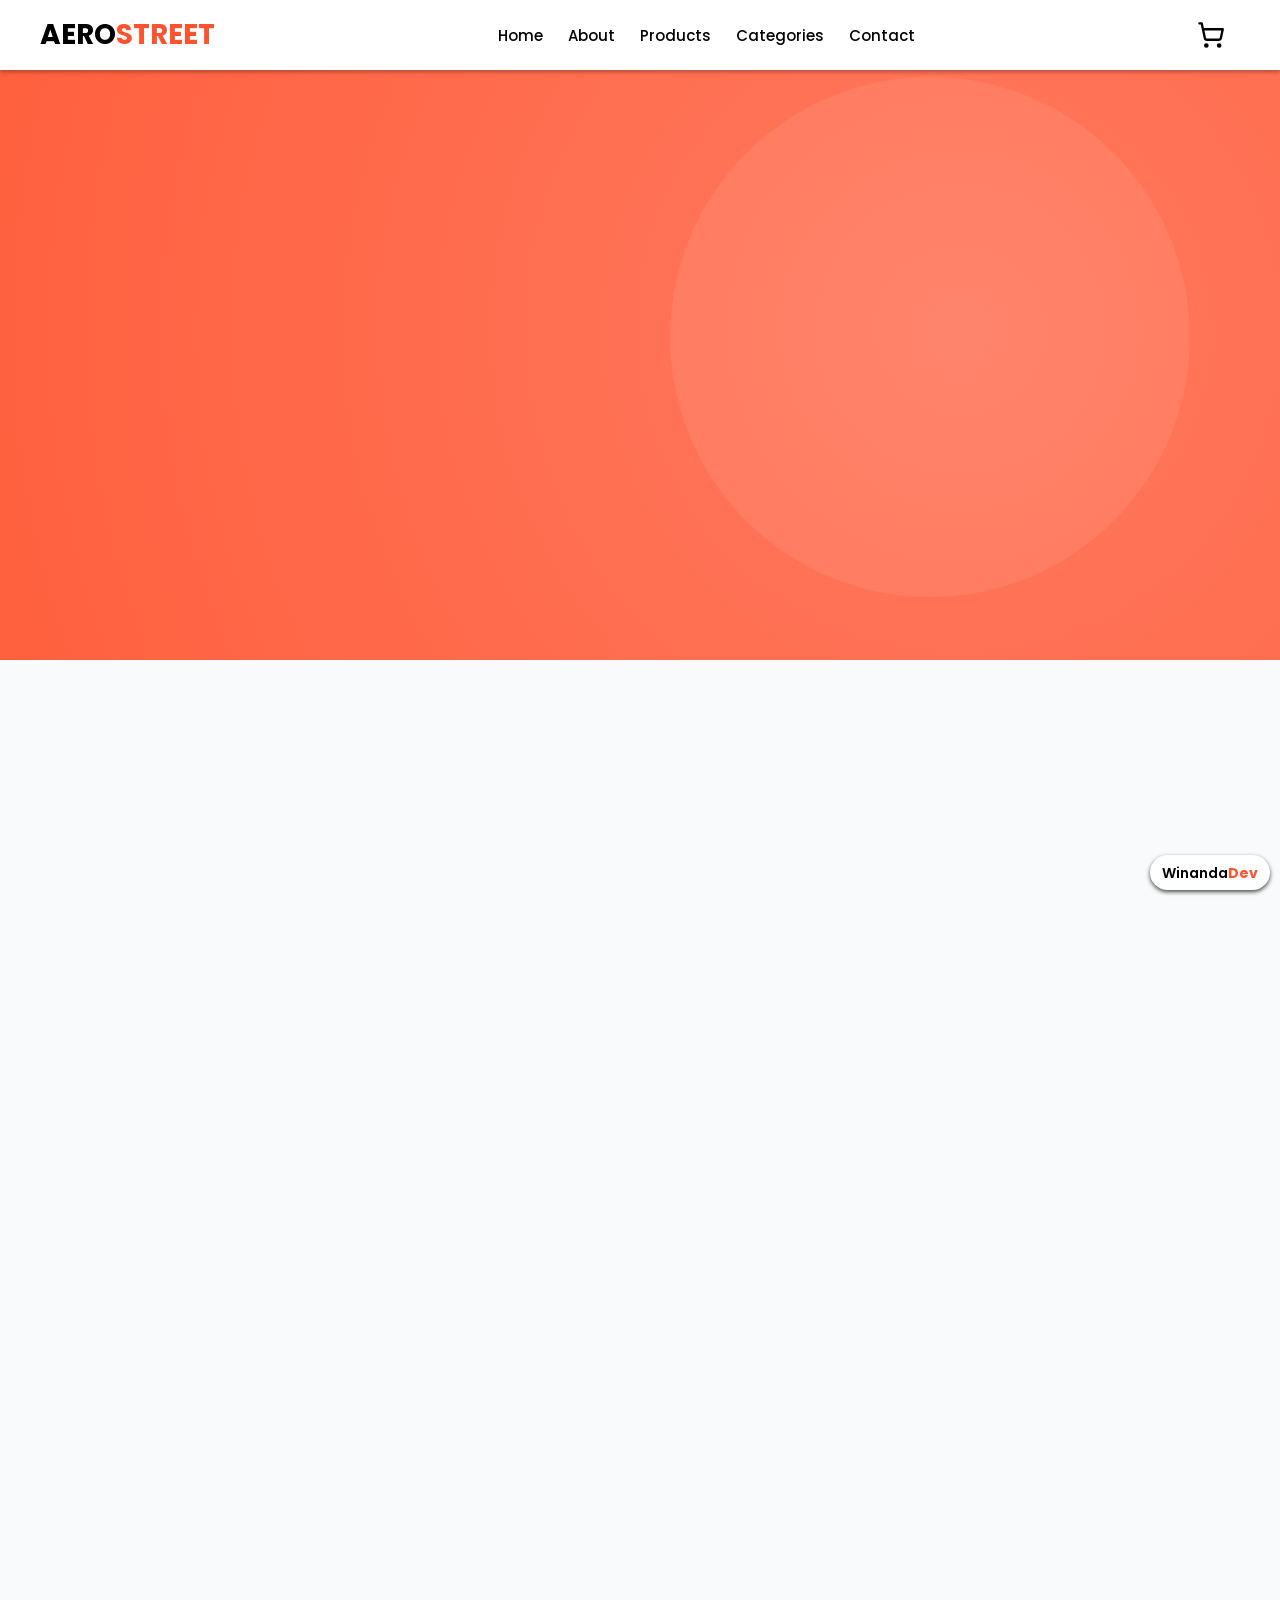
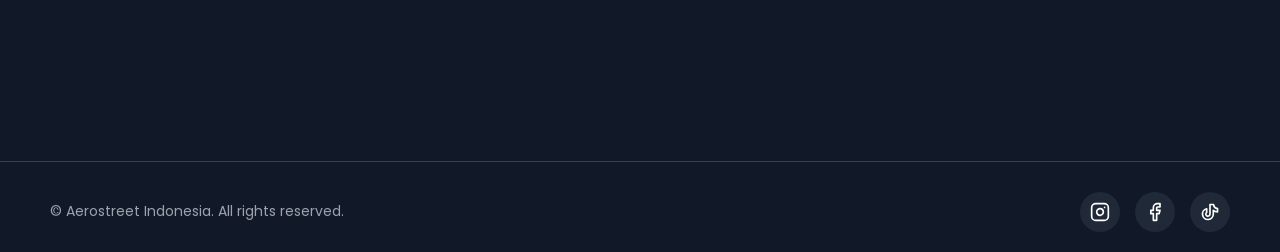
==== commit bcda5b9f: "Add files via upload" ====
--- a/index.html
+++ b/index.html
@@ -37,20 +37,26 @@
     <link rel="canonical" href="https://aerostreet.co.id" />
 
     <!-- SEO Meta Tags -->
-    <meta name="description" content="Jual sepatu Aerostreet original. Sneakers lokal berkualitas, nyaman, dan trendi dengan harga terjangkau. Temukan koleksi terbaru Aerostreet di sini.">
-    <meta name="keywords" content="Aerostreet, Sepatu Lokal, Sneakers Indonesia, Sepatu Murah Berkualitas, Aerostreet Osaka, Aerostreet Hoops">
+    <meta name="description"
+        content="Jual sepatu Aerostreet original. Sneakers lokal berkualitas, nyaman, dan trendi dengan harga terjangkau. Temukan koleksi terbaru Aerostreet di sini.">
+    <meta name="keywords"
+        content="Aerostreet, Sepatu Lokal, Sneakers Indonesia, Sepatu Murah Berkualitas, Aerostreet Osaka, Aerostreet Hoops">
     <meta name="author" content="Aerostreet Indonesia">
 
     <!-- Social Media Tags (Open Graph & Twitter) -->
     <meta property="og:title" content="Aerostreet - Now Everyone Can Buy a Good Shoes">
-    <meta property="og:description" content="Temukan koleksi baru Aerostreet. Dirancang untuk jalanan, dibuat untuk masa depan. Rasakan kenyamanan dan gaya yang belum pernah ada sebelumnya.">
-    <meta property="og:image" content="https://winanda150.github.io/Landing-Page-Product-Aerostreet/Elemen/OG%20IMAGE.jpg">
+    <meta property="og:description"
+        content="Temukan koleksi baru Aerostreet. Dirancang untuk jalanan, dibuat untuk masa depan. Rasakan kenyamanan dan gaya yang belum pernah ada sebelumnya.">
+    <meta property="og:image"
+        content="https://winanda150.github.io/Landing-Page-Product-Aerostreet/Elemen/OG%20IMAGE.jpg">
     <meta property="og:url" content="https://aerostreet.co.id">
     <meta property="og:type" content="website">
     <meta name="twitter:card" content="summary_large_image">
     <meta name="twitter:title" content="Aerostreet - Sepatu Lokal Kualitas Global">
-    <meta name="twitter:description" content="Dapatkan sepatu Aerostreet original dengan harga terbaik. Now Everyone Can Buy a Good Shoes.">
-    <meta name="twitter:image" content="https://winanda150.github.io/Landing-Page-Product-Aerostreet/Elemen/OG%20IMAGE.jpg">
+    <meta name="twitter:description"
+        content="Dapatkan sepatu Aerostreet original dengan harga terbaik. Now Everyone Can Buy a Good Shoes.">
+    <meta name="twitter:image"
+        content="https://winanda150.github.io/Landing-Page-Product-Aerostreet/Elemen/OG%20IMAGE.jpg">
 
     <link rel="shortcut icon" href="Elemen/Logo%20Product%20Aerostreet.ico" type="image/x-icon">
     <title>Aerostreet - Now Everyone Can Buy a Good Shoes</title>
@@ -74,10 +80,9 @@
         <div class="Navbar-Container" data-aos-anchor-navbar>
             <!-- Logo - Left side -->
             <div class="Logo">
-                <!-- Ganti h1 jadi div atau a untuk logo, biarkan h1 untuk judul konten utama (SEO Best Practice) -->
-                <a href="#Home" style="text-decoration: none;">
-                    <span style="font-size: 28px; font-weight: 700; text-transform: uppercase;"><span style="color: #000000;">Aero</span><span style="color: #FF5330;">street</span></span>
-                </a>
+                <span class="Text-Logo">
+                    <span style="color: #000000;">Aero</span><span style="color: #FF5330;">street</span>
+                </span>
             </div>
             <!-- Navbar Menu - Center -->
             <nav class="Navbar-Menu">
@@ -91,7 +96,15 @@
             </nav>
             <div class="Right-Side">
                 <div class="Cart">
-                    <a><img src="https://cdn-icons-png.flaticon.com/512/1170/1170678.png" alt="Cart Icon"></a>
+                    <a href="cart.html">
+                        <svg xmlns="http://www.w3.org/2000/svg" viewBox="0 0 24 24" fill="none" stroke="currentColor"
+                            stroke-width="2" stroke-linecap="round" stroke-linejoin="round" class="Cart-Icon">
+                            <circle cx="8" cy="21" r="1"></circle>
+                            <circle cx="19" cy="21" r="1"></circle>
+                            <path d="M2.05 2.05h2l2.66 12.42a2 2 0 0 0 2 1.58h9.78a2 2 0 0 0 1.95-1.57l1.65-7.43H5.12">
+                            </path>
+                        </svg>
+                    </a>
                     <span id="cartCounter" class="cart-counter"></span>
                 </div>
                 <!-- Mobile Menu Button -->
@@ -141,24 +154,27 @@
                         data-aos-anchor="[data-aos-anchor-navbar]">Berjalan Dengan Percaya Diri</h1>
                     <p class="Home-Description" data-aos="fade-right" data-aos-duration="1000" data-aos-delay="200"
                         data-aos-anchor="[data-aos-anchor-navbar]">Temukan koleksi baru Aerostreet. Dirancang untuk
-                        jalanan, dibuat untuk masa depan. Rasakan kenyamanan dan gaya yang belum pernah ada sebelumnya.</p>
+                        jalanan, dibuat untuk masa depan. Rasakan kenyamanan dan gaya yang belum pernah ada sebelumnya.
+                    </p>
                     <div class="Button-Container">
                         <!-- Wrapper div untuk menangani animasi AOS, memisahkan konflik transform dengan hover button -->
-                        <div data-aos="zoom-in" data-aos-duration="1000" data-aos-delay="600" data-aos-anchor="[data-aos-anchor-navbar]">
+                        <div data-aos="zoom-in" data-aos-duration="1000" data-aos-delay="600"
+                            data-aos-anchor="[data-aos-anchor-navbar]">
                             <a href="#Products" class="Home-Button">
                                 Shop Now
-                                <svg xmlns="http://www.w3.org/2000/svg" fill="none" viewBox="0 0 24 24" stroke-width="1.5"
-                                    stroke="currentColor" class="Home-Button-Icon">
+                                <svg xmlns="http://www.w3.org/2000/svg" fill="none" viewBox="0 0 24 24"
+                                    stroke-width="1.5" stroke="currentColor" class="Home-Button-Icon">
                                     <path stroke-linecap="round" stroke-linejoin="round"
                                         d="M13.5 4.5 21 12m0 0-7.5 7.5M21 12H3" />
                                 </svg>
                             </a>
                         </div>
-                        <div data-aos="zoom-in" data-aos-duration="1000" data-aos-delay="700" data-aos-anchor="[data-aos-anchor-navbar]">
+                        <div data-aos="zoom-in" data-aos-duration="1000" data-aos-delay="700"
+                            data-aos-anchor="[data-aos-anchor-navbar]">
                             <a href="https://youtu.be/cYaL7g2M6kA?si=d7lPkG3lo03GBS34" target="_blank"
                                 rel="noopener noreferrer" class="Watch-Video-Button">
-                                <svg xmlns="http://www.w3.org/2000/svg" fill="none" viewBox="0 0 24 24" stroke-width="1.5"
-                                    stroke="currentColor" class="Watch-Icon">
+                                <svg xmlns="http://www.w3.org/2000/svg" fill="none" viewBox="0 0 24 24"
+                                    stroke-width="1.5" stroke="currentColor" class="Watch-Icon">
                                     <path stroke-linecap="round" stroke-linejoin="round"
                                         d="M5.25 5.653c0-.856.917-1.398 1.667-.986l11.54 6.347a1.125 1.125 0 0 1 0 1.972l-11.54 6.347a1.125 1.125 0 0 1-1.667-.986V5.653Z" />
                                 </svg>
@@ -167,17 +183,22 @@
                         </div>
                     </div>
                     <div class="Info-Box">
-                        <div class="box" data-aos="fade-up" data-aos-duration="800" data-aos-delay="900" data-aos-anchor="[data-aos-anchor-navbar]">
+                        <div class="box" data-aos="fade-up" data-aos-duration="800" data-aos-delay="900"
+                            data-aos-anchor="[data-aos-anchor-navbar]">
                             <h3>10+</h3>
                             <p>Years Experience</p>
                         </div>
-                        <span data-aos="fade-up" data-aos-duration="800" data-aos-delay="900" data-aos-anchor="[data-aos-anchor-navbar]"></span>
-                        <div class="box" data-aos="fade-up" data-aos-duration="800" data-aos-delay="1100" data-aos-anchor="[data-aos-anchor-navbar]">
+                        <span data-aos="fade-up" data-aos-duration="800" data-aos-delay="900"
+                            data-aos-anchor="[data-aos-anchor-navbar]"></span>
+                        <div class="box" data-aos="fade-up" data-aos-duration="800" data-aos-delay="1100"
+                            data-aos-anchor="[data-aos-anchor-navbar]">
                             <h3>18K+</h3>
                             <p>Daily Production</p>
                         </div>
-                        <span data-aos="fade-up" data-aos-duration="800" data-aos-delay="1100" data-aos-anchor="[data-aos-anchor-navbar]"></span>
-                        <div class="box" data-aos="fade-up" data-aos-duration="800" data-aos-delay="1300" data-aos-anchor="[data-aos-anchor-navbar]">
+                        <span data-aos="fade-up" data-aos-duration="800" data-aos-delay="1100"
+                            data-aos-anchor="[data-aos-anchor-navbar]"></span>
+                        <div class="box" data-aos="fade-up" data-aos-duration="800" data-aos-delay="1300"
+                            data-aos-anchor="[data-aos-anchor-navbar]">
                             <h3>5M+</h3>
                             <p>Happy Customers</p>
                         </div>
@@ -954,8 +975,8 @@
             <div class="Category-Grid-Container">
                 <!-- Box 1: Sepatu -->
                 <div class="Category-Box" data-aos="zoom-in" data-aos-duration="800" data-aos-delay="0">
-                    <img loading="lazy" src="Elemen/Sepatu/Sepatu%20Denim%20Caknan%20Putih%20Biru.jpeg" width="350" height="350"
-                        alt="Kategori Sepatu" class="Category-Box-Bg">
+                    <img loading="lazy" src="Elemen/Sepatu/Sepatu%20Denim%20Caknan%20Putih%20Biru.jpeg" width="350"
+                        height="350" alt="Kategori Sepatu" class="Category-Box-Bg">
                     <div class="Category-Box-Content">
                         <span>150+ Produk</span>
                         <h3>Sepatu</h3>
@@ -987,8 +1008,8 @@
 
                 <!-- Box 3: Sandal -->
                 <div class="Category-Box" data-aos="zoom-in" data-aos-duration="800" data-aos-delay="200">
-                    <img loading="lazy" src="Elemen/Sandal/Sandal%20Hugo%20Kream%20Muda%20Hitam.jpeg" width="350" height="350"
-                        alt="Kategori Sandal" class="Category-Box-Bg">
+                    <img loading="lazy" src="Elemen/Sandal/Sandal%20Hugo%20Kream%20Muda%20Hitam.jpeg" width="350"
+                        height="350" alt="Kategori Sandal" class="Category-Box-Bg">
                     <div class="Category-Box-Content">
                         <span>50+ Produk</span>
                         <h3>Sandal</h3>
@@ -1003,8 +1024,8 @@
 
                 <!-- Box 4: Perawatan -->
                 <div class="Category-Box" data-aos="zoom-in" data-aos-duration="800" data-aos-delay="300">
-                    <img loading="lazy" src="Elemen/Aksesoris%20&%20Produk%20Perawatan/Aerostreet%20Parfum%20Manly.jpeg" width="350" height="350"
-                        alt="Kategori Perawatan" class="Category-Box-Bg">
+                    <img loading="lazy" src="Elemen/Aksesoris%20&%20Produk%20Perawatan/Aerostreet%20Parfum%20Manly.jpeg"
+                        width="350" height="350" alt="Kategori Perawatan" class="Category-Box-Bg">
                     <div class="Category-Box-Content">
                         <span>25+ Produk</span>
                         <h3>Perawatan</h3>
--- a/style.css
+++ b/style.css
@@ -108,12 +108,15 @@
     flex: 0 0 auto;
 }
 
-.Logo h1 {
-    color: #333;
+.Logo .Text-Logo {
     font-size: 28px;
-    margin: 0;
+    font-weight: 700;
     text-transform: uppercase;
-    white-space: nowrap;
+    user-select: none;
+    -moz-user-select: none;
+    -webkit-user-drag: none;
+    -webkit-user-select: none;
+    -ms-user-select: none;
 }
 
 /* Navbar Menu - Center */
@@ -183,18 +186,23 @@
     display: flex;
     align-items: center;
     text-decoration: none;
-}
-
-.Cart a img {
+    color: #000000;
+    transition: color 0.3s ease;
+}
+
+.Cart a:hover {
+    color: #FF5330;
+}
+
+.Cart-Icon {
     width: 28px;
     height: 28px;
-    object-fit: contain;
     user-select: none;
+    -moz-us-select: none;
     -moz-user-select: none;
     -webkit-user-drag: none;
     -webkit-user-select: none;
     -ms-user-select: none;
-    cursor: pointer;
 }
 
 .cart-counter {
@@ -203,8 +211,9 @@
     right: -10px;
     background-color: #FF5330;
     color: white;
-    border-radius: 50%;
-    width: 20px;
+    border-radius: 10px;
+    min-width: 20px;
+    padding: 0 4px;
     height: 20px;
     font-size: 12px;
     font-weight: bold;
@@ -952,6 +961,9 @@
     color: #000000;
     margin: 0;
     line-height: 1.3;
+    white-space: nowrap;
+    overflow: hidden;
+    text-overflow: ellipsis;
 }
 
 /* Product Rating Styles */
@@ -1005,7 +1017,7 @@
 }
 
 /* ================================================ */
-/* Swiper Navigation Buttons */
+/* 5.1. Swiper Navigation Buttons */
 .Products-Swiper .swiper-button-prev,
 .Products-Swiper .swiper-button-next {
     color: #FF5330;
@@ -1047,7 +1059,7 @@
 
 /* ================================================ */
 /**
- *  5.1. TRUCK BUTTON ANIMATION
+ *  5.2. TRUCK BUTTON ANIMATION
  *  CSS kompleks untuk animasi tombol "Add to Cart" (Truk berjalan).
  *  Credit: Aaron Iker (Desain asli).
  * ============================================================================
@@ -1293,7 +1305,62 @@
     --offset: 0;
 }
 
-/* ================================================ */
+/**
+ * ============================================================================
+ *  5.3. NOTIFICATION POPUP
+ *  Styling untuk notifikasi "Ditambahkan ke keranjang".
+ * ============================================================================
+ */
+.cart-notification {
+    position: fixed;
+    top: 50%;
+    left: 50%;
+    transform: translate(-50%, -50%) scale(0.9);
+    background-color: #ffffff;
+    border-radius: 10px;
+    padding: 25px 40px;
+    box-shadow: 0 10px 40px rgba(0, 0, 0, 0.2);
+    display: flex;
+    flex-direction: column;
+    align-items: center;
+    justify-content: center;
+    gap: 15px;
+    z-index: 11000;
+    opacity: 0;
+    visibility: hidden;
+    transition: all 0.3s cubic-bezier(0.68, -0.55, 0.27, 1.55);
+}
+
+.cart-notification.show {
+    opacity: 1;
+    visibility: visible;
+    transform: translate(-50%, -50%) scale(1);
+}
+
+.cart-notification-icon {
+    width: 60px;
+    height: 60px;
+    background-color: #FF5330;
+    border-radius: 50%;
+    display: flex;
+    align-items: center;
+    justify-content: center;
+    color: #ffffff;
+    box-shadow: 0 4px 10px rgba(255, 83, 48, 0.3);
+}
+
+.cart-notification-icon svg {
+    width: 32px;
+    height: 32px;
+}
+
+.cart-notification-text {
+    font-size: 16px;
+    font-weight: 600;
+    color: #333333;
+    text-align: center;
+    white-space: nowrap;
+}
 
 /**
  * ============================================================================
@@ -1481,6 +1548,7 @@
     color: #555555;
     margin: 0;
     line-height: 1.6;
+    text-align: justify;
 }
 
 /* ================================================ */
@@ -2157,7 +2225,7 @@
     }
 
     /* Logo - Left side */
-    .Logo h1 {
+    .Logo .Text-Logo {
         font-size: 20px;
     }
 
@@ -2174,12 +2242,15 @@
         gap: 15px;
     }
 
-    .Cart a img {
+    .Cart-Icon {
         width: 24px;
+        height: 24px;
     }
 
     .cart-counter {
-        width: 16px;
+        min-width: 16px;
+        padding: 0 3px;
+        border-radius: 8px;
         height: 16px;
         font-size: 10px;
         top: -4px;
@@ -2575,6 +2646,24 @@
         display: none;
     }
 
+    /* Cart Notification - Mobile Style */
+    .cart-notification {
+        padding: 20px 25px;
+        width: 85%;
+        max-width: 300px;
+        gap: 12px;
+    }
+
+    .cart-notification-icon {
+        width: 45px;
+        height: 45px;
+    }
+
+    .cart-notification-text {
+        font-size: 14px;
+        font-weight: 500;
+    }
+
     /* Keunggulan Section - Mobile */
     .Keunggulan-Section {
         padding-top: 60px;
@@ -2743,7 +2832,7 @@
     }
 
     /* Logo - Left side - Tablet Style */
-    .Logo h1 {
+    .Logo .Text-Logo {
         font-size: 24px;
     }
 
@@ -2771,12 +2860,15 @@
         margin-right: 5px;
     }
 
-    .Cart a img {
+    .Cart-Icon {
         width: 25px;
+        height: 25px;
     }
 
     .cart-counter {
-        width: 18px;
+        min-width: 18px;
+        padding: 0 4px;
+        border-radius: 9px;
         height: 18px;
         font-size: 11px;
         top: -5px;
@@ -3056,6 +3148,11 @@
         max-width: 100%;
     }
 
+    /* Cart Notification - Tablet Style */
+    .cart-notification {
+        padding: 25px 35px;
+    }
+
     /* Keunggulan Section - Tablet */
     .Keunggulan-Section {
         padding-top: 70px;
